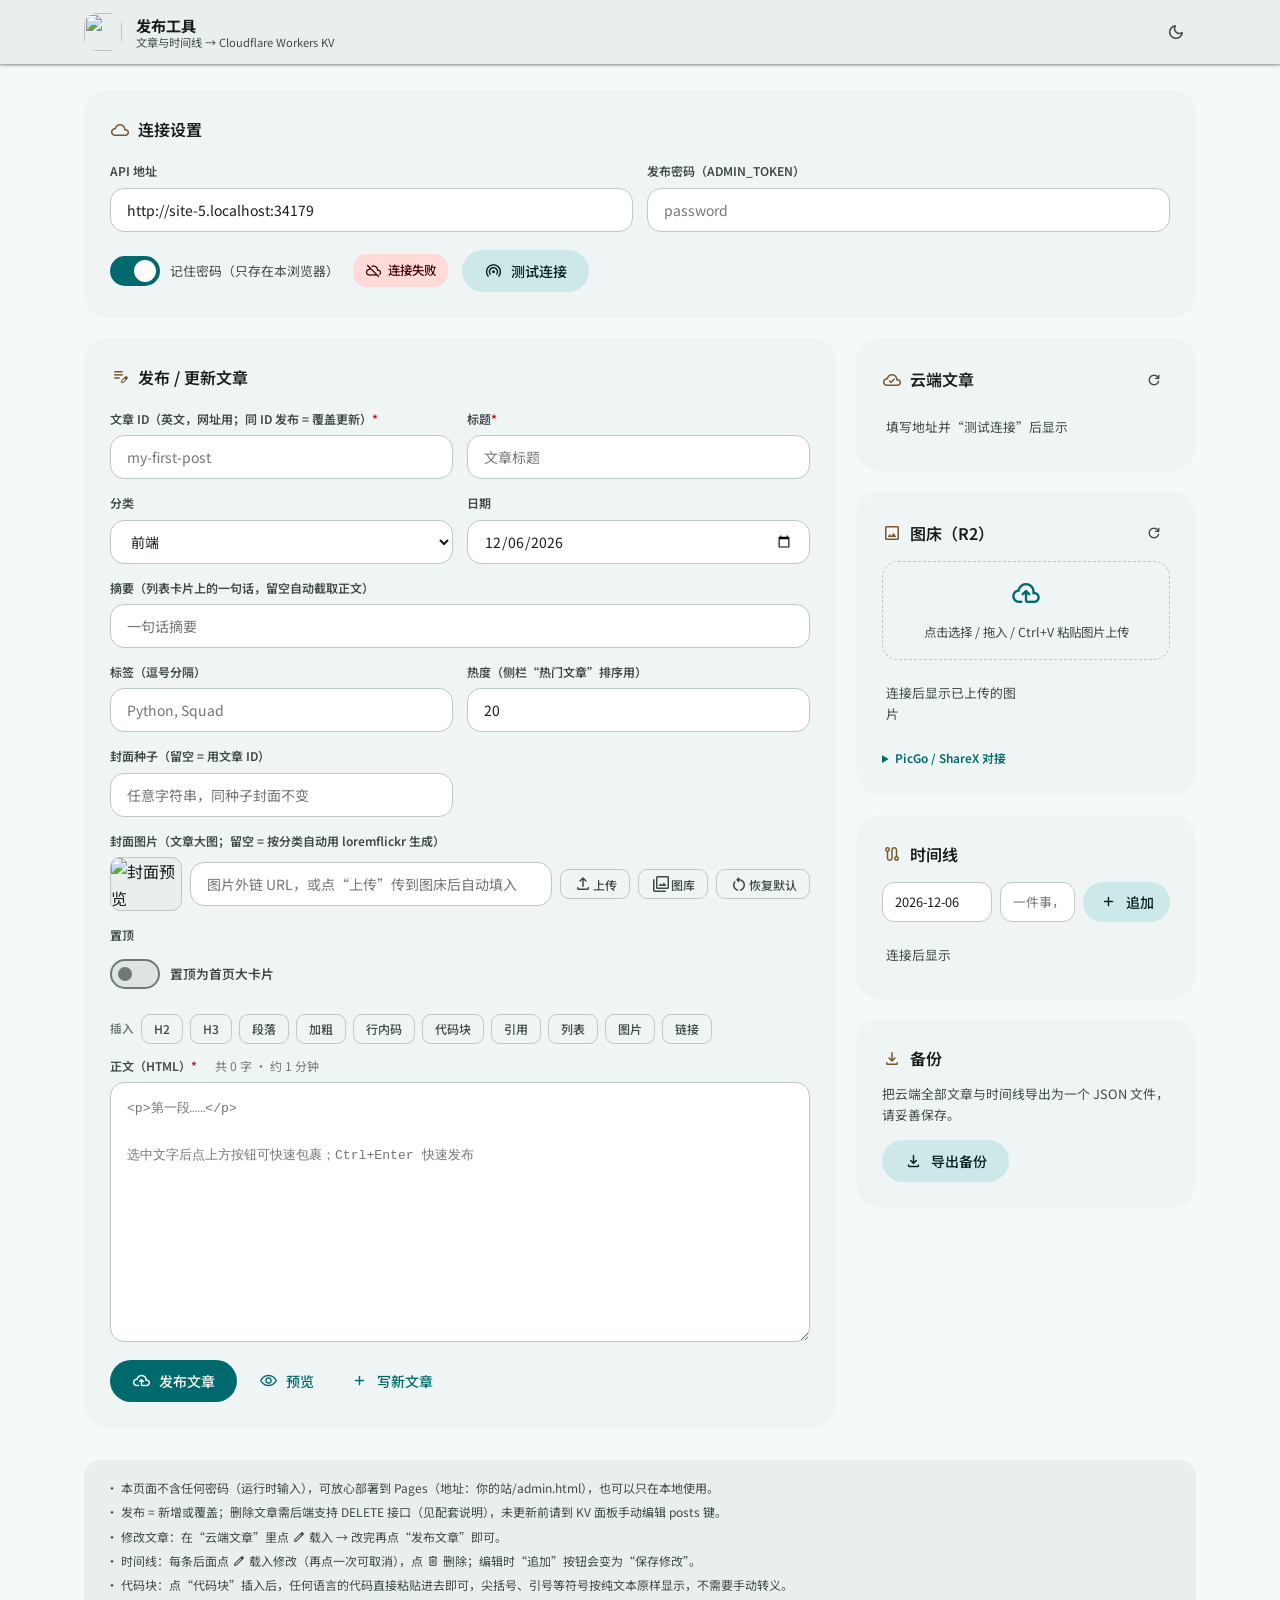
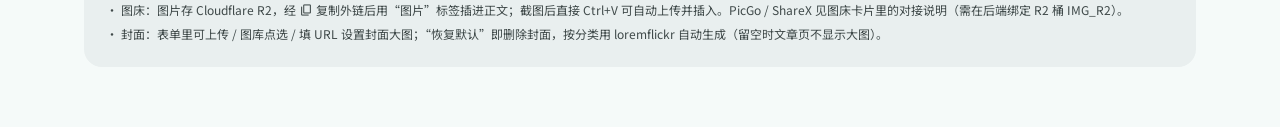
==== admin.html @ a561fa04 "Add files via upload" ====
<!DOCTYPE html>
<html lang="zh-CN">
<head>
<meta charset="UTF-8">
<meta name="viewport" content="width=device-width, initial-scale=1">
<title>发布工具</title>
<meta name="robots" content="noindex">
<link rel="icon" type="image/jpeg" href="1788099527648d80cbcbd6b06cbe7049e24d46d24d8a580a2.jpg">
<link rel="preconnect" href="https://fonts.googleapis.com">
<link rel="preconnect" href="https://fonts.gstatic.com" crossorigin>
<link href="https://fonts.googleapis.com/css2?family=Noto+Sans+SC:wght@400;500;700&display=swap" rel="stylesheet">
<link href="https://fonts.googleapis.com/css2?family=Material+Symbols+Rounded:opsz,wght,FILL,GRAD@20..48,300..600,0..1,0&display=block" rel="stylesheet">
<style>

:root {
  --md-primary: #00696d; --md-on-primary: #ffffff;
  --md-primary-container: #9cf1f2; --md-on-primary-container: #002021;
  --md-secondary-container: #cce8e9; --md-on-secondary-container: #051f21;
  --md-tertiary: #77592d; --md-tertiary-container: #ffdfa6; --md-on-tertiary-container: #271a00;
  --md-error: #ba1a1a; --md-error-container: #ffdad6; --md-on-error-container: #410002;
  --md-surface: #f5faf9; --md-on-surface: #161d1d;
  --md-on-surface-variant: #3f4949; --md-outline: #6f7979; --md-outline-variant: #bec8c9;
  --md-surface-container-low: #eff5f4; --md-surface-container: #e9efef;
  --md-surface-container-high: #e3eaea; --md-surface-container-highest: #dee4e4;
  --md-surface-container-lowest: #ffffff;
  --elev-1: 0 1px 2px rgba(0,0,0,.3), 0 1px 3px 1px rgba(0,0,0,.15);
  --ease: cubic-bezier(.2, 0, 0, 1);
  --font-sans: 'Noto Sans SC', system-ui, -apple-system, 'Segoe UI', sans-serif;
  --font-mono: ui-monospace, 'SF Mono', Consolas, monospace;
}
[data-theme="dark"] {
  --md-primary: #80d4d5; --md-on-primary: #003738;
  --md-primary-container: #004f51; --md-on-primary-container: #9cf1f2;
  --md-secondary-container: #334b4d; --md-on-secondary-container: #cce8e9;
  --md-tertiary: #e8c28c; --md-tertiary-container: #5d4212; --md-on-tertiary-container: #ffdfa6;
  --md-error: #ffb4ab; --md-error-container: #93000a; --md-on-error-container: #ffdad6;
  --md-surface: #0e1515; --md-on-surface: #dee4e4;
  --md-on-surface-variant: #bec8c9; --md-outline: #899393; --md-outline-variant: #3f4949;
  --md-surface-container-low: #161d1d; --md-surface-container: #1a2121;
  --md-surface-container-high: #252b2b; --md-surface-container-highest: #303636;
  --md-surface-container-lowest: #090f0f;
}
* { margin: 0; padding: 0; box-sizing: border-box; }
body { font-family: var(--font-sans); background: var(--md-surface); color: var(--md-on-surface); line-height: 1.7; min-height: 100vh; transition: background-color .3s var(--ease), color .3s var(--ease); }
img { display: block; }
button { font-family: inherit; cursor: pointer; border: none; background: none; color: inherit; }
::selection { background: var(--md-primary-container); color: var(--md-on-primary-container); }
:focus-visible { outline: 2px solid var(--md-primary); outline-offset: 2px; border-radius: 4px; }
::-webkit-scrollbar { width: 8px; height: 8px; }
::-webkit-scrollbar-thumb { background: var(--md-outline-variant); border-radius: 8px; }
.msr { font-family: 'Material Symbols Rounded'; font-weight: normal; font-style: normal; font-size: 20px; line-height: 1; display: inline-block; -webkit-font-feature-settings: 'liga'; -webkit-font-smoothing: antialiased; user-select: none; }

/* ---------------- 顶部应用栏 ---------------- */
.top-app-bar { position: sticky; top: 0; z-index: 50; background: var(--md-surface-container); box-shadow: var(--elev-1); }
.bar-inner { max-width: 1160px; margin: 0 auto; height: 64px; padding: 0 24px; display: flex; align-items: center; gap: 14px; }
.avatar { width: 38px; height: 38px; border-radius: 13px; object-fit: cover; }
.bar-title b { display: block; font-size: .95rem; line-height: 1.4; }
.bar-title span { display: block; font-size: .7rem; color: var(--md-on-surface-variant); line-height: 1.2; }
.bar-actions { margin-left: auto; }

/* ---------------- 布局 ---------------- */
.container { max-width: 1160px; margin: 0 auto; padding: 26px 24px 60px; }
.card { background: var(--md-surface-container-low); border-radius: 24px; padding: 26px; }
.card-title { display: flex; align-items: center; gap: 8px; font-size: 1rem; font-weight: 600; }
.card-title .msr { font-size: 20px; color: var(--md-tertiary); }
.conn-grid { display: grid; grid-template-columns: 1fr 1fr; gap: 14px; margin-top: 18px; }
.main-grid { display: grid; grid-template-columns: minmax(0, 1fr) 340px; gap: 20px; margin-top: 20px; align-items: start; }
.side { display: flex; flex-direction: column; gap: 20px; }
.side-head { display: flex; align-items: center; justify-content: space-between; margin-bottom: 12px; }
.side-desc { font-size: .8rem; color: var(--md-on-surface-variant); margin-bottom: 14px; }

/* ---------------- 表单 ---------------- */
.field { display: flex; flex-direction: column; gap: 6px; min-width: 0; }
.field label { font-size: .75rem; font-weight: 600; color: var(--md-on-surface-variant); }
.field label i { color: var(--md-error); font-style: normal; }
.field .count { font-weight: 400; color: var(--md-outline); margin-left: 6px; }
.field input, .field select, .field textarea {
  width: 100%; height: 44px; padding: 0 16px; border-radius: 14px;
  border: 1px solid var(--md-outline-variant); background: var(--md-surface-container-lowest);
  color: var(--md-on-surface); font: .875rem var(--font-sans); outline: none;
  transition: border-color .2s;
}
.field input:focus, .field select:focus, .field textarea:focus { border-color: var(--md-primary); }
.field input.invalid, .field textarea.invalid { border-color: var(--md-error); }
.field textarea { height: auto; min-height: 260px; padding: 14px 16px; resize: vertical; font-family: var(--font-mono); font-size: .82rem; line-height: 1.8; }
.form-grid { display: grid; grid-template-columns: repeat(2, 1fr); gap: 14px; margin-top: 18px; }
.span-2 { grid-column: 1 / -1; }

/* ---------------- 按钮 / Chips / 图标 ---------------- */
.btn { display: inline-flex; align-items: center; justify-content: center; gap: 8px; height: 42px; padding: 0 22px; border-radius: 21px; font-size: .875rem; font-weight: 500; position: relative; transition: box-shadow .25s, opacity .2s; }
.btn:disabled { opacity: .55; cursor: default; }
.btn .msr { font-size: 19px; }
.btn-filled { background: var(--md-primary); color: var(--md-on-primary); }
.btn-filled:hover:not(:disabled) { box-shadow: var(--elev-1); }
.btn-tonal { background: var(--md-secondary-container); color: var(--md-on-secondary-container); }
.btn-text { color: var(--md-primary); padding: 0 14px; }
.icon-btn { width: 40px; height: 40px; border-radius: 50%; display: grid; place-items: center; color: var(--md-on-surface-variant); position: relative; transition: color .2s; }
.icon-btn:hover { color: var(--md-on-surface); }
.icon-btn.sm { width: 32px; height: 32px; } .icon-btn.sm .msr { font-size: 18px; }
.btn::after, .icon-btn::after, .chip::after { content: ""; position: absolute; inset: 0; border-radius: inherit; background: currentColor; opacity: 0; pointer-events: none; transition: opacity .18s; }
.btn:hover::after, .icon-btn:hover::after, .chip:hover::after { opacity: .08; }
.btn:active::after, .icon-btn:active::after { opacity: .12; }
.chip { display: inline-flex; align-items: center; height: 30px; padding: 0 12px; border-radius: 9px; border: 1px solid var(--md-outline-variant); color: var(--md-on-surface-variant); font-size: .75rem; font-weight: 500; position: relative; background: transparent; }
.chip:hover { border-color: var(--md-outline); }

/* ---------------- 开关（M3 Switch） ---------------- */
.switch { display: inline-flex; align-items: center; gap: 10px; cursor: pointer; }
.switch input { display: none; }
.track { width: 50px; height: 30px; border-radius: 15px; background: var(--md-surface-container-highest); border: 2px solid var(--md-outline); position: relative; flex: none; transition: .25s var(--ease); }
.thumb { position: absolute; left: 6px; top: 50%; transform: translateY(-50%); width: 14px; height: 14px; border-radius: 50%; background: var(--md-outline); transition: .25s var(--ease); }
.switch input:checked + .track { background: var(--md-primary); border-color: var(--md-primary); }
.switch input:checked + .track .thumb { left: 22px; width: 22px; height: 22px; background: var(--md-on-primary); }
.switch-label { font-size: .8rem; color: var(--md-on-surface-variant); }

/* ---------------- 连接状态 / 消息 ---------------- */
.conn-actions { display: flex; align-items: center; gap: 14px; margin-top: 18px; flex-wrap: wrap; }
.conn-status { display: inline-flex; align-items: center; gap: 6px; font-size: .78rem; font-weight: 500; color: var(--md-on-surface-variant); padding: 6px 12px; border-radius: 14px; background: var(--md-surface-container-high); }
.conn-status .msr { font-size: 17px; }
.conn-status.ok { color: var(--md-on-secondary-container); background: var(--md-secondary-container); }
.conn-status.err { color: var(--md-on-error-container); background: var(--md-error-container); }
.msg { display: none; align-items: center; gap: 10px; margin-top: 16px; padding: 12px 16px; border-radius: 14px; font-size: .83rem; }
.msg.show { display: flex; }
.msg .msr { font-size: 19px; flex: none; }
.msg.ok { background: var(--md-secondary-container); color: var(--md-on-secondary-container); }
.msg.err { background: var(--md-error-container); color: var(--md-on-error-container); }
.msg.info { background: var(--md-surface-container-high); color: var(--md-on-surface); }

/* ---------------- 编辑器 ---------------- */
.editor-head { display: flex; align-items: center; justify-content: space-between; gap: 10px; flex-wrap: wrap; }
.badge { font-size: .72rem; font-weight: 600; color: var(--md-on-tertiary-container); background: var(--md-tertiary-container); padding: 4px 12px; border-radius: 12px; }
.insert-bar { display: flex; align-items: center; gap: 7px; flex-wrap: wrap; margin: 18px 0 12px; }
.insert-label { font-size: .72rem; font-weight: 600; color: var(--md-outline); }
.editor-actions { display: flex; gap: 8px; margin-top: 18px; flex-wrap: wrap; }
.preview-box { margin-top: 14px; border: 1px dashed var(--md-outline-variant); border-radius: 16px; padding: 18px 20px; }
.preview-title { font-size: .72rem; font-weight: 600; letter-spacing: .1em; color: var(--md-outline); margin-bottom: 10px; }
.placeholder { font-size: .8rem; color: var(--md-on-surface-variant); padding: 8px 4px; }

/* 预览区排版（博客正文迷你版） */
.prose { font-size: .92rem; line-height: 1.9; }
.prose p { margin-bottom: 1em; }
.prose h2 { display: flex; align-items: center; gap: 8px; font-size: 1.15rem; margin: 1.4em 0 .7em; }
.prose h2::before { content: ""; width: 4px; height: 16px; border-radius: 2px; background: var(--md-primary); }
.prose h3 { font-size: 1rem; margin: 1.2em 0 .6em; }
.prose strong { font-weight: 600; }
.prose code { font-family: var(--font-mono); font-size: .85em; background: var(--md-secondary-container); color: var(--md-on-secondary-container); padding: 2px 6px; border-radius: 6px; }
.prose pre { background: var(--md-surface-container-high); border: 1px solid var(--md-outline-variant); border-radius: 12px; padding: 14px 16px; overflow-x: auto; margin: 1.2em 0; }
.prose pre code { background: none; padding: 0; font-size: .8rem; }
.prose blockquote { border-left: 3px solid var(--md-primary); background: var(--md-surface-container); border-radius: 4px 14px 14px 4px; padding: 10px 16px; margin: 1.2em 0; }
.prose ul { list-style: none; padding-left: 4px; margin: 1em 0; }
.prose li { position: relative; padding-left: 20px; margin-bottom: .4em; }
.prose li::before { content: ""; position: absolute; left: 2px; top: .7em; width: 6px; height: 6px; border-radius: 50%; background: var(--md-tertiary); }
.prose figure { margin: 1.2em 0; }
.prose figure img { border-radius: 14px; width: 100%; }
.prose figcaption { text-align: center; font-size: .75rem; color: var(--md-on-surface-variant); margin-top: 6px; }
.prose a { color: var(--md-primary); }

/* ---------------- 云端文章列表 ---------------- */
.cloud-list { display: flex; flex-direction: column; gap: 4px; max-height: 430px; overflow-y: auto; }
.cloud-item { display: flex; align-items: center; gap: 10px; padding: 10px 8px; border-radius: 14px; transition: background .2s; }
.cloud-item:hover { background: var(--md-surface-container); }
.ci-main { flex: 1; min-width: 0; }
.ci-main b { display: flex; align-items: center; gap: 4px; font-size: .85rem; font-weight: 500; white-space: nowrap; overflow: hidden; text-overflow: ellipsis; }
.ci-main .star { font-size: 15px; color: var(--md-tertiary); font-variation-settings: 'FILL' 1; flex: none; }
.ci-main span { font-size: .72rem; color: var(--md-on-surface-variant); }
.editing-flag { color: var(--md-primary); font-style: normal; font-weight: 600; }
.ci-actions { display: flex; gap: 2px; flex: none; }

/* ---------------- 图床（R2） ---------------- */
.drop-zone { margin-bottom: 14px; border: 1.5px dashed var(--md-outline-variant); border-radius: 16px; padding: 16px 12px; text-align: center; cursor: pointer; transition: border-color .2s, background .2s; }
.drop-zone:hover, .drop-zone.over { border-color: var(--md-primary); background: var(--md-surface-container); }
.drop-zone .msr { font-size: 30px; color: var(--md-primary); }
.drop-zone p { font-size: .78rem; color: var(--md-on-surface-variant); margin-top: 6px; }
.img-grid { display: grid; grid-template-columns: repeat(2, 1fr); gap: 10px; max-height: 340px; overflow-y: auto; }
.img-cell { position: relative; border-radius: 14px; overflow: hidden; background: var(--md-surface-container); aspect-ratio: 4 / 3; }
.img-cell img { width: 100%; height: 100%; object-fit: cover; }
.img-cell .img-ops { position: absolute; inset: auto 0 0 0; display: flex; justify-content: center; gap: 2px; padding: 4px 0; background: linear-gradient(transparent, rgba(0,0,0,.55)); opacity: 0; transition: opacity .2s; }
.img-cell:hover .img-ops { opacity: 1; }
.img-cell .img-ops .icon-btn { color: #fff; width: 30px; height: 30px; }
.img-cell .img-ops .icon-btn .msr { font-size: 17px; }
.api-tip { margin-top: 14px; font-size: .74rem; color: var(--md-on-surface-variant); line-height: 1.8; }
.api-tip code { font-family: var(--font-mono); font-size: .72rem; background: var(--md-surface-container-high); padding: 1px 6px; border-radius: 6px; word-break: break-all; }
.api-tip summary { cursor: pointer; font-weight: 600; color: var(--md-primary); }
.api-tip pre { background: var(--md-surface-container-high); border-radius: 10px; padding: 10px 12px; overflow-x: auto; font: .72rem/1.7 var(--font-mono); margin: 8px 0; white-space: pre; }

/* ---------------- 封面图片 ---------------- */
.cover-row { display: flex; align-items: center; gap: 8px; }
.cover-row input { flex: 1; min-width: 0; width: auto; }
.cover-preview { width: 72px; height: 54px; border-radius: 10px; object-fit: cover; border: 1px solid var(--md-outline-variant); background: var(--md-surface-container); flex: none; }
.img-grid.picking { outline: 2px dashed var(--md-primary); outline-offset: 3px; border-radius: 14px; }

.tl-form { display: flex; gap: 8px; margin-bottom: 14px; }
.tl-form input { height: 40px; padding: 0 12px; border-radius: 12px; border: 1px solid var(--md-outline-variant); background: var(--md-surface-container-lowest); color: var(--md-on-surface); font: .8rem var(--font-sans); outline: none; }
.tl-form input:focus { border-color: var(--md-primary); }
.tl-form input[type="text"] { flex: 1; min-width: 0; }
.tl-form .btn { height: 40px; padding: 0 16px; flex: none; }
.tl-list { display: flex; flex-direction: column; gap: 8px; max-height: 280px; overflow-y: auto; }
.tl-row { display: flex; flex-direction: column; padding: 8px 12px; border-radius: 12px; background: var(--md-surface-container); }
.tl-row b { font: 600 .75rem var(--font-mono); color: var(--md-primary); }
.tl-row p { font-size: .8rem; color: var(--md-on-surface-variant); }
.tl-top { display: flex; align-items: center; gap: 6px; }
.tl-main { flex: 1; min-width: 0; }
.tl-row.editing { box-shadow: inset 0 0 0 1.5px var(--md-primary); }

.tips { margin-top: 32px; padding: 18px 22px; border-radius: 18px; background: var(--md-surface-container); font-size: .75rem; color: var(--md-on-surface-variant); }
.tips p { margin-bottom: 4px; }


@media (max-width: 960px) {
  .main-grid { grid-template-columns: 1fr; }
  .conn-grid { grid-template-columns: 1fr; }
}
@media (max-width: 620px) {
  .container { padding: 18px 14px 48px; }
  .form-grid { grid-template-columns: 1fr; }
  .span-2 { grid-column: auto; }
  .tl-form { flex-wrap: wrap; }
  .tl-form input[type="text"] { flex-basis: 100%; }
}
@media (prefers-reduced-motion: reduce) { *, *::before, *::after { transition-duration: .01ms !important; } }
</style>
</head>
<body>


<header class="top-app-bar">
  <div class="bar-inner">
    <img class="avatar" src="1788099527648d80cbcbd6b06cbe7049e24d46d24d8a580a2.jpg" alt="">
    <div class="bar-title">
      <b>发布工具</b>
      <span>文章与时间线 → Cloudflare Workers KV</span>
    </div>
    <div class="bar-actions">
      <button class="icon-btn" id="themeBtn" aria-label="切换主题"><span class="msr">dark_mode</span></button>
    </div>
  </div>
</header>

<main class="container">

  <!-- ============ 连接设置 ============ -->
  <section class="card">
    <h2 class="card-title"><span class="msr">cloud</span>连接设置</h2>
    <div class="conn-grid">
      <div class="field">
        <label for="apiBase">API 地址</label>
        <input id="apiBase" placeholder="（部署在本站时自动填写）">
      </div>
      <div class="field">
        <label for="token">发布密码（ADMIN_TOKEN）</label>
        <input id="token" type="password" placeholder="password">
      </div>
    </div>
    <div class="conn-actions">
      <label class="switch">
        <input type="checkbox" id="remember">
        <span class="track"><span class="thumb"></span></span>
        <span class="switch-label">记住密码（只存在本浏览器）</span>
      </label>
      <span class="conn-status" id="connStatus"><span class="msr">cloud_off</span>未连接</span>
      <button class="btn btn-tonal" id="testBtn"><span class="msr">wifi_tethering</span>测试连接</button>
    </div>
  </section>

  <div class="main-grid">

    <!-- ============ 左：文章编辑器 ============ -->
    <section class="card editor-card">
      <div class="editor-head">
        <h2 class="card-title"><span class="msr">edit_note</span>发布 / 更新文章</h2>
        <span class="badge" id="editingBadge" hidden></span>
      </div>

      <div class="form-grid">
        <div class="field">
          <label for="pId">文章 ID（英文，网址用；同 ID 发布 = 覆盖更新）<i>*</i></label>
          <input id="pId" placeholder="my-first-post">
        </div>
        <div class="field">
          <label for="pTitle">标题<i>*</i></label>
          <input id="pTitle" placeholder="文章标题">
        </div>
        <div class="field">
          <label for="pCat">分类</label>
          <select id="pCat">
            <option value="前端">前端</option>
            <option value="生活">生活</option>
            <option value="game">game</option>
          </select>
        </div>
        <div class="field">
          <label for="pDate">日期</label>
          <input id="pDate" type="date">
        </div>
        <div class="field span-2">
          <label for="pExcerpt">摘要（列表卡片上的一句话，留空自动截取正文）</label>
          <input id="pExcerpt" placeholder="一句话摘要">
        </div>
        <div class="field">
          <label for="pTags">标签（逗号分隔）</label>
          <input id="pTags" placeholder="Python, Squad">
        </div>
        <div class="field">
          <label for="pHeat">热度（侧栏“热门文章”排序用）</label>
          <input id="pHeat" type="number" value="20">
        </div>
        <div class="field">
          <label for="pSeed">封面种子（留空 = 用文章 ID）</label>
          <input id="pSeed" placeholder="任意字符串，同种子封面不变">
        </div>
        <div class="field span-2">
          <label for="pCover">封面图片（文章大图；留空 = 按分类自动用 loremflickr 生成）</label>
          <div class="cover-row">
            <img id="coverPreview" class="cover-preview" hidden alt="封面预览">
            <input id="pCover" placeholder="图片外链 URL，或点“上传”传到图床后自动填入">
            <button class="chip" type="button" id="coverUploadBtn" title="上传图片到图床并设为封面"><span class="msr">upload</span>上传</button>
            <button class="chip" type="button" id="coverPickBtn" title="从图床已上传的图片里点选一张"><span class="msr">photo_library</span>图库</button>
            <button class="chip" type="button" id="coverClearBtn" title="删除自定义封面，恢复 loremflickr 自动生成"><span class="msr">restart_alt</span>恢复默认</button>
          </div>
        </div>
        <div class="field">
          <label>置顶</label>
          <label class="switch" style="height:44px">
            <input type="checkbox" id="featured">
            <span class="track"><span class="thumb"></span></span>
            <span class="switch-label">置顶为首页大卡片</span>
          </label>
        </div>
      </div>

      <div class="insert-bar">
        <span class="insert-label">插入</span>
        <button class="chip" data-ins="h2" type="button">H2</button>
        <button class="chip" data-ins="h3" type="button">H3</button>
        <button class="chip" data-ins="p" type="button">段落</button>
        <button class="chip" data-ins="b" type="button">加粗</button>
        <button class="chip" data-ins="code" type="button">行内码</button>
        <button class="chip" data-ins="pre" type="button">代码块</button>
        <button class="chip" data-ins="quote" type="button">引用</button>
        <button class="chip" data-ins="ul" type="button">列表</button>
        <button class="chip" data-ins="img" type="button">图片</button>
        <button class="chip" data-ins="link" type="button">链接</button>
      </div>

      <div class="field">
        <label for="content">正文（HTML）<i>*</i>　<span class="count" id="stats"></span></label>
        <textarea id="content" placeholder="&lt;p&gt;第一段……&lt;/p&gt;&#10;&#10;选中文字后点上方按钮可快速包裹；Ctrl+Enter 快速发布"></textarea>
      </div>

      <div class="preview-box" id="previewBox" hidden>
        <p class="preview-title">预览</p>
        <div class="prose" id="preview"></div>
      </div>

      <div class="msg" id="msg"></div>

      <div class="editor-actions">
        <button class="btn btn-filled" id="publishBtn"><span class="msr">cloud_upload</span>发布文章</button>
        <button class="btn btn-text" id="previewBtn"><span class="msr">visibility</span>预览</button>
        <button class="btn btn-text" id="newBtn"><span class="msr">add</span>写新文章</button>
      </div>
    </section>


    <aside class="side">

      <section class="card">
        <div class="side-head">
          <h2 class="card-title"><span class="msr">cloud_done</span>云端文章</h2>
          <button class="icon-btn sm" id="refreshBtn" title="刷新列表"><span class="msr">refresh</span></button>
        </div>
        <div class="cloud-list" id="cloudList"><p class="placeholder">填写地址并“测试连接”后显示</p></div>
      </section>

      <section class="card">
        <div class="side-head">
          <h2 class="card-title"><span class="msr">image</span>图床（R2）</h2>
          <button class="icon-btn sm" id="imgRefreshBtn" title="刷新图片列表"><span class="msr">refresh</span></button>
        </div>
        <div class="drop-zone" id="dropZone">
          <span class="msr">cloud_upload</span>
          <p>点击选择 / 拖入 / Ctrl+V 粘贴图片上传</p>
        </div>
        <input type="file" id="imgInput" accept="image/*" multiple hidden>
        <div class="img-grid" id="imgGrid"><p class="placeholder">连接后显示已上传的图片</p></div>
        <div class="api-tip">
          <details>
            <summary>PicGo / ShareX 对接</summary>
            <p>接口：<code class="js-ep">/api/upload</code>（POST），图片用 multipart 字段 <code>file</code> 上传，鉴权头 <code>X-Admin-Token</code> = 发布密码，返回 JSON 里的 <code>url</code> 即外链。</p>
            <pre>PicGo「自定义 Web 图床」：
  API 地址   https://你的域名/api/upload
  请求方式   POST
  表单字段   file  （文件字段）
  请求头     X-Admin-Token: 你的发布密码
  URL 后缀   data.url

ShareX「自定义上传器」：
  Method     POST
  URL        https://你的域名/api/upload
  Headers    X-Admin-Token = 你的发布密码
  Body       Form(Multipart)，文件字段名 file</pre>
          </details>
        </div>
      </section>

      <section class="card">
        <h2 class="card-title" style="margin-bottom:14px"><span class="msr">route</span>时间线</h2>
        <div class="tl-form">
          <input id="tDate" type="text" placeholder="2026-09-01" style="width:110px;flex:none">
          <input id="tText" type="text" placeholder="一件事，如：第一次用 KV 发文">
          <button class="btn btn-tonal" id="tlAddBtn"><span class="msr">add</span>追加</button>
        </div>
        <div class="tl-list" id="tlList"><p class="placeholder">连接后显示</p></div>
      </section>

      <section class="card">
        <h2 class="card-title" style="margin-bottom:10px"><span class="msr">download</span>备份</h2>
        <p class="side-desc">把云端全部文章与时间线导出为一个 JSON 文件，请妥善保存。</p>
        <button class="btn btn-tonal" id="backupBtn"><span class="msr">download</span>导出备份</button>
      </section>

    </aside>
  </div>

  <footer class="tips">
    <p>· 本页面不含任何密码（运行时输入），可放心部署到 Pages（地址：你的站/admin.html），也可以只在本地使用。</p>
    <p>· 发布 = 新增或覆盖；删除文章需后端支持 DELETE 接口（见配套说明），未更新前请到 KV 面板手动编辑 posts 键。</p>
    <p>· 修改文章：在“云端文章”里点 <span class="msr" style="font-size:14px;vertical-align:-2px">edit</span> 载入 → 改完再点“发布文章”即可。</p>
    <p>· 时间线：每条后面点 <span class="msr" style="font-size:14px;vertical-align:-2px">edit</span> 载入修改（再点一次可取消），点 <span class="msr" style="font-size:14px;vertical-align:-2px">delete</span> 删除；编辑时“追加”按钮会变为“保存修改”。</p>
    <p>· 代码块：点“代码块”插入后，任何语言的代码直接粘贴进去即可，尖括号、引号等符号按纯文本原样显示，不需要手动转义。</p>
    <p>· 图床：图片存 Cloudflare R2，经 <span class="msr" style="font-size:14px;vertical-align:-2px">content_copy</span> 复制外链后用“图片”标签插进正文；截图后直接 Ctrl+V 可自动上传并插入。PicGo / ShareX 见图床卡片里的对接说明（需在后端绑定 R2 桶 IMG_R2）。</p>
    <p>· 封面：表单里可上传 / 图库点选 / 填 URL 设置封面大图；“恢复默认”即删除封面，按分类用 loremflickr 自动生成（留空时文章页不显示大图）。</p>
  </footer>
</main>

<script>
(function () {
  'use strict';
  const $  = s => document.querySelector(s);
  const $$ = s => Array.from(document.querySelectorAll(s));
  const esc = s => String(s == null ? '' : s).replace(/[&<>"]/g, c => ({ '&': '&amp;', '<': '&lt;', '>': '&gt;', '"': '&quot;' }[c]));
  // 代码块按纯文本渲染（与博客端 script.js 一致）：先反转义再统一转义，任意语言的 < > & 都能原样显示
  const unescapeEntities = s => String(s).replace(/&(?:amp|lt|gt|quot|#39);/gi, c => ({ '&amp;': '&', '&lt;': '<', '&gt;': '>', '&quot;': '"', '&#39;': "'" }[c.toLowerCase()]));
  const plainCodeBlocks = html => String(html).replace(/<pre\b([^>]*)>([\s\S]*?)<\/pre>/gi, (m, attrs, inner) => {
    const cm = inner.match(/^\s*<code\b[^>]*>([\s\S]*?)<\/code>\s*$/i);
    const lang = (attrs.match(/data-lang\s*=\s*"([^"]*)"/i) || [])[1] || 'text';
    return `<pre data-lang="${esc(lang)}"><code>${esc(unescapeEntities(cm ? cm[1] : inner))}</code></pre>`;
  });
  const today = () => new Date().toISOString().slice(0, 10);


  const root = document.documentElement;
  root.dataset.theme = localStorage.getItem('hy-blog-theme') ||
    (matchMedia('(prefers-color-scheme: dark)').matches ? 'dark' : 'light');
  function syncTheme() {
    $('#themeBtn .msr').textContent = root.dataset.theme === 'dark' ? 'light_mode' : 'dark_mode';
  }
  $('#themeBtn').addEventListener('click', () => {
    root.dataset.theme = root.dataset.theme === 'dark' ? 'light' : 'dark';
    localStorage.setItem('hy-blog-theme', root.dataset.theme);
    syncTheme();
  });
  syncTheme();


  const LS = { base: 'hy-admin-base', token: 'hy-admin-token', remember: 'hy-admin-remember' };
  const apiBaseEl = $('#apiBase'), tokenEl = $('#token'), rememberEl = $('#remember');


  apiBaseEl.value = location.protocol.startsWith('http')
    ? location.origin
    : (localStorage.getItem(LS.base) || '');
  rememberEl.checked = localStorage.getItem(LS.remember) !== '0';
  if (rememberEl.checked) tokenEl.value = localStorage.getItem(LS.token) || '';

  apiBaseEl.addEventListener('input', () => localStorage.setItem(LS.base, apiBaseEl.value.trim()));
  tokenEl.addEventListener('input', () => { if (rememberEl.checked) localStorage.setItem(LS.token, tokenEl.value); });
  rememberEl.addEventListener('change', () => {
    localStorage.setItem(LS.remember, rememberEl.checked ? '1' : '0');
    if (!rememberEl.checked) localStorage.removeItem(LS.token);
    else localStorage.setItem(LS.token, tokenEl.value);
  });

  const base  = () => (apiBaseEl.value || '').trim().replace(/\/+$/, '');
  const token = () => tokenEl.value.trim();


  const msgEl = $('#msg'); let msgTimer;
  function msg(type, text, icon) {
    msgEl.className = 'msg show ' + type;
    msgEl.innerHTML = `<span class="msr">${icon || (type === 'err' ? 'error' : type === 'ok' ? 'check_circle' : 'info')}</span><span>${text}</span>`;
    clearTimeout(msgTimer);
    msgTimer = setTimeout(() => msgEl.classList.remove('show'), 5000);
  }
  function conn(text, icon, state) {
    const el = $('#connStatus');
    el.className = 'conn-status' + (state ? ' ' + state : '');
    el.innerHTML = `<span class="msr">${icon}</span>${text}`;
  }


  async function fetchJSON(url, opts) {
    const r = await fetch(url, opts);
    let data = {};
    try { data = await r.json(); } catch (e) {}
    if (!r.ok) throw Object.assign(new Error(data.error || ('HTTP ' + r.status)), { status: r.status });
    return data;
  }
  const fetchPosts = () => fetchJSON(base() + '/api/posts?t=' + Date.now());

  
  let posts = [];
  async function testAndLoad(silent) {
    if (!base()) { conn('请填写 API 地址', 'cloud_off', 'err'); return false; }
    try {
      posts = await fetchPosts();
      conn(`已连接 · 云端 ${posts.length} 篇文章`, 'cloud_done', 'ok');
      renderCloud();
      loadImages();
      return true;
    } catch (e) {
      conn('连接失败', 'cloud_off', 'err');
      if (!silent) msg('err', '连接失败：' + (e.status ? '接口返回 ' + e.status + '，请确认api' : '网络错误，请检查 API 地址是否正确'), 'cloud_off');
      return false;
    }
  }
  $('#testBtn').addEventListener('click', () => testAndLoad(false));
  $('#refreshBtn').addEventListener('click', () => testAndLoad(true));

  function renderCloud() {
    const box = $('#cloudList');
    if (!posts.length) { box.innerHTML = '<p class="placeholder">KV 里还没有文章，发布第一篇吧！</p>'; return; }
    const editingId = $('#pId').value.trim();
    box.innerHTML = posts.map(p => `
      <div class="cloud-item" data-id="${esc(p.id)}">
        <div class="ci-main">
          <b>${p.featured ? '<span class="msr star" title="置顶">star</span>' : ''}${esc(p.title)}</b>
          <span>${esc(p.date)} · ${esc(p.category)}${p.id === editingId ? ' · <i class="editing-flag">编辑中</i>' : ''}</span>
        </div>
        <div class="ci-actions">
          <button class="icon-btn sm" data-act="edit" title="载入编辑"><span class="msr">edit</span></button>
          <button class="icon-btn sm" data-act="del" title="删除"><span class="msr">delete</span></button>
        </div>
      </div>`).join('');
  }
  $('#cloudList').addEventListener('click', e => {
    const item = e.target.closest('.cloud-item');
    if (!item) return;
    const p = posts.find(x => x.id === item.dataset.id);
    if (!p) return;
    const act = e.target.closest('[data-act]');
    if (!act || act.dataset.act === 'edit') fillForm(p);
    else if (act.dataset.act === 'del') delPost(p);
  });

 
  const contentEl = $('#content');

  function badge(id) {
    const el = $('#editingBadge');
    if (id) { el.hidden = false; el.textContent = '正在编辑：' + id + '（发布将覆盖）'; }
    else el.hidden = true;
  }
  function fillForm(p) {
    $('#pId').value = p.id || '';
    $('#pTitle').value = p.title || '';
    $('#pCat').value = ['前端', '生活', 'game'].includes(p.category) ? p.category : '前端';
    $('#pDate').value = String(p.date || '').slice(0, 10) || today();
    $('#pExcerpt').value = p.excerpt || '';
    $('#pTags').value = (p.tags || []).join(', ');
    $('#pHeat').value = p.heat != null ? p.heat : 20;
    $('#pSeed').value = p.seed || '';
    $('#pCover').value = p.cover || '';
    updateCoverPreview();
    $('#featured').checked = !!p.featured;
    contentEl.value = p.content || '';
    badge(p.id);
    updateStats(); renderPreview(); clearInvalid();
    msg('info', `已载入《${esc(p.title)}》，点“发布文章”即可覆盖更新`, 'edit');
    $('.editor-card').scrollIntoView({ behavior: 'smooth', block: 'start' });
  }
  function clearForm() {
    ['pId', 'pTitle', 'pExcerpt', 'pTags', 'pSeed', 'pCover'].forEach(id => $('#' + id).value = '');
    updateCoverPreview();
    $('#pCat').value = '前端';
    $('#pDate').value = today();
    $('#pHeat').value = 20;
    $('#featured').checked = false;
    contentEl.value = '';
    badge(null); clearInvalid(); updateStats(); renderPreview();
  }
  function clearInvalid() { $$('.invalid').forEach(el => el.classList.remove('invalid')); }

  $('#newBtn').addEventListener('click', () => {
    clearForm();
    msg('info', '已清空，开始写新文章吧', 'add');
    $('#pId').focus();
  });


  function collectPost() {
    clearInvalid();
    const id = $('#pId').value.trim();
    const title = $('#pTitle').value.trim();
    const content = contentEl.value.trim();
    const missing = [];
    if (!id) missing.push('#pId');
    if (!title) missing.push('#pTitle');
    if (!content) missing.push('#content');
    if (missing.length) {
      missing.forEach(s => $(s).classList.add('invalid'));
      msg('err', '文章 ID、标题、正文为必填项（红框处）', 'error');
      return null;
    }
    const tags = $('#pTags').value.split(/[,，]/).map(s => s.trim()).filter(Boolean);
    const autoExcerpt = content.replace(/<[^>]+>/g, '').replace(/\s/g, '').slice(0, 60);
    const post = {
      id, title, content,
      category: $('#pCat').value,
      date: $('#pDate').value || today(),
      excerpt: $('#pExcerpt').value.trim() || autoExcerpt,
      tags: tags.length ? tags : ['未分类'],
      heat: +$('#pHeat').value || 20,
      featured: $('#featured').checked,
      seed: $('#pSeed').value.trim() || id
    };
    // 自定义封面：填了才带 cover 字段（留空 = 发布后回落到 loremflickr 自动封面）
    const cover = $('#pCover').value.trim();
    if (cover) post.cover = cover;
    return post;
  }


  $('#publishBtn').addEventListener('click', async () => {
    const post = collectPost();
    if (!post) return;
    if (!token()) return msg('err', '请先填写发布密码（ADMIN_TOKEN）', 'key');
    const btn = $('#publishBtn');
    btn.disabled = true;
    try {
      const data = await fetchJSON(base() + '/api/post', {
        method: 'POST',
        headers: { 'Content-Type': 'application/json', 'X-Admin-Token': token() },
        body: JSON.stringify(post)
      });
      msg('ok', `发布成功：${data.action === 'updated' ? '已覆盖更新' : '新建'}《${esc(post.title)}》，云端共 ${data.total} 篇。刷新博客即可看到`, 'cloud_done');
      await testAndLoad(true);
    } catch (e) {
      msg('err', e.status === 401 ? '密码不对：请核对ADMIN_TOKEN' : '发布失败：' + esc(e.message), 'error');
    } finally {
      btn.disabled = false;
    }
  });


  async function delPost(p) {
    if (!confirm(`确定删除《${p.title}》？此操作不可恢复。`)) return;
    try {
      await fetchJSON(base() + '/api/post?id=' + encodeURIComponent(p.id), {
        method: 'DELETE',
        headers: { 'X-Admin-Token': token() }
      });
      msg('ok', '已删除《' + esc(p.title) + '》', 'delete');
      if ($('#pId').value.trim() === p.id) badge(null);
      await testAndLoad(true);
    } catch (e) {
      if (e.status === 405) msg('err', '当前后端还不支持删除', 'help');
      else if (e.status === 401) msg('err', '密码不对，无法删除', 'key');
      else msg('err', '删除失败：' + esc(e.message), 'error');
    }
  }

  
  const SNIPPETS = {
    h2:    s => `<h2>${s || '小标题'}</h2>\n`,
    h3:    s => `<h3>${s || '三级标题'}</h3>\n`,
    p:     s => `<p>${s || '段落文字'}</p>\n`,
    b:     s => `<strong>${s || '加粗文字'}</strong>`,
    code:  s => `<code>${s || '行内代码'}</code>`,
    pre:   s => `<pre><code>${s || '# 代码'}</code></pre>\n`,
    quote: s => `<blockquote>${s || '引用的文字'}</blockquote>\n`,
    ul:    s => `<ul>\n  <li>${s || '条目一'}</li>\n  <li>条目二</li>\n</ul>\n`,
    img:   s => `<figure><img src="https://loremflickr.com/900/600/landscape?lock=1" alt="${s || '图片说明'}" loading="lazy"><figcaption>${s || '图片说明'}</figcaption></figure>\n`,
    link:  s => `<a href="https://" target="_blank" rel="noopener">${s || '链接文字'}</a>`
  };
  $$('.insert-bar .chip').forEach(chip => {
    chip.addEventListener('click', () => {
      const start = contentEl.selectionStart, end = contentEl.selectionEnd;
      const sel = contentEl.value.slice(start, end);
      const out = (SNIPPETS[chip.dataset.ins] || (s => s))(sel);
      contentEl.setRangeText(out, start, end, 'end');
      contentEl.focus();
      updateStats(); renderPreview();
    });
  });

  
  function updateStats() {
    const n = contentEl.value.replace(/<[^>]+>/g, '').replace(/\s/g, '').length;
    $('#stats').textContent = `共 ${n} 字 · 约 ${Math.max(1, Math.round(n / 400))} 分钟`;
  }
  contentEl.addEventListener('input', () => { updateStats(); renderPreview(); });
  contentEl.addEventListener('keydown', e => {
    if ((e.ctrlKey || e.metaKey) && e.key === 'Enter') { e.preventDefault(); $('#publishBtn').click(); }
  });

  let previewOn = false;
  function renderPreview() {
    if (!previewOn) return;
    $('#preview').innerHTML = contentEl.value ? plainCodeBlocks(contentEl.value) : '<p class="placeholder">正文为空</p>';
  }
  $('#previewBtn').addEventListener('click', () => {
    previewOn = !previewOn;
    $('#previewBox').hidden = !previewOn;
    $('#previewBtn .msr').textContent = previewOn ? 'visibility_off' : 'visibility';
    renderPreview();
  });

  
  async function loadTimeline() {
    try {
      const list = await fetchJSON(base() + '/api/timeline?t=' + Date.now());
      renderTimeline(Array.isArray(list) ? list : []);
    } catch (e) { /* 未连接时静默 */ }
  }
  let tlCache = [], tlEditing = -1;
  function renderTimeline(list) {
    tlCache = list;
    $('#tlList').innerHTML = list.length
      ? list.map((item, i) => `
        <div class="tl-row${i === tlEditing ? ' editing' : ''}" data-i="${i}">
          <div class="tl-top">
            <div class="tl-main">
              <b>${esc(item.date)}${i === tlEditing ? ' · <i class="editing-flag">编辑中</i>' : ''}</b>
              <p>${esc(item.text)}</p>
            </div>
            <div class="ci-actions">
              <button class="icon-btn sm" data-act="edit" title="编辑这条"><span class="msr">edit</span></button>
              <button class="icon-btn sm" data-act="del" title="删除这条"><span class="msr">delete</span></button>
            </div>
          </div>
        </div>`).join('')
      : '<p class="placeholder">还没有时间线条目</p>';
  }
  $('#tlList').addEventListener('click', e => {
    const row = e.target.closest('.tl-row');
    if (!row) return;
    const act = e.target.closest('[data-act]');
    if (!act) return;
    const i = +row.dataset.i;
    if (act.dataset.act === 'edit') startTlEdit(i);
    else delTimeline(i);
  });
  function startTlEdit(i) {
    if (i === tlEditing) { resetTlForm(); renderTimeline(tlCache); return; } // 再点一次同一行的“编辑”= 取消编辑
    const item = tlCache[i];
    if (!item) return;
    tlEditing = i;
    $('#tDate').value = item.date;
    $('#tText').value = item.text;
    $('#tlAddBtn').innerHTML = '<span class="msr">save</span>保存修改';
    renderTimeline(tlCache);
    $('#tText').focus();
    msg('info', '正在编辑这条时间线，再点一次“编辑”可取消，改完点“保存修改”', 'edit');
  }
  function resetTlForm() {
    tlEditing = -1;
    $('#tlAddBtn').innerHTML = '<span class="msr">add</span>追加';
    $('#tDate').value = today();
    $('#tText').value = '';
  }
  async function addTimeline() {
    const date = $('#tDate').value.trim();
    const text = $('#tText').value.trim();
    if (!date || !text) return msg('err', '时间线的日期和内容都要填', 'error');
    if (!token()) return msg('err', '请先填写发布密码', 'key');
    const editing = tlEditing >= 0;
    const btn = $('#tlAddBtn');
    btn.disabled = true;
    try {
      await fetchJSON(base() + '/api/timeline', {
        method: editing ? 'PUT' : 'POST',
        headers: { 'Content-Type': 'application/json', 'X-Admin-Token': token() },
        body: JSON.stringify(editing ? { i: tlEditing, date, text } : { date, text })
      });
      resetTlForm();
      msg('ok', editing ? '时间线已更新（关于页可见）' : '时间线已追加（关于页可见）', 'check_circle');
      loadTimeline();
    } catch (e) {
      msg('err', e.status === 401 ? '密码不对' : (editing ? '更新失败：' : '追加失败：') + esc(e.message), 'error');
    } finally {
      btn.disabled = false;
    }
  }
  async function delTimeline(i) {
    const item = tlCache[i];
    if (!item) return;
    if (!confirm(`删除这条时间线？\n${item.date} ${item.text}\n此操作不可恢复。`)) return;
    if (!token()) return msg('err', '请先填写发布密码', 'key');
    try {
      await fetchJSON(base() + '/api/timeline?i=' + i, {
        method: 'DELETE',
        headers: { 'X-Admin-Token': token() }
      });
      if (tlEditing === i) resetTlForm();
      else if (tlEditing > i) tlEditing--; // 被删条目排在编辑条目之前，索引随之后移
      msg('ok', '已删除这条时间线', 'delete');
      loadTimeline();
    } catch (e) {
      if (e.status === 401) msg('err', '密码不对，无法删除', 'key');
      else if (e.status === 404) msg('err', '条目不存在，请刷新列表后重试', 'refresh');
      else msg('err', '删除失败：' + esc(e.message), 'error');
    }
  }
  $('#tlAddBtn').addEventListener('click', addTimeline);
  $('#tText').addEventListener('keydown', e => { if (e.key === 'Enter') addTimeline(); });


  // ============ 图床（R2） ============
  const dropZone = $('#dropZone'), imgInput = $('#imgInput'), imgGrid = $('#imgGrid');
  let images = [], imgBusy = false;

  function updateEps() {
    $$('.js-ep').forEach(el => { el.textContent = (base() || location.origin) + '/api/upload'; });
  }
  apiBaseEl.addEventListener('input', updateEps);
  updateEps();

  async function copyText(t) {
    try { await navigator.clipboard.writeText(t); return true; }
    catch (e) {
      const ta = document.createElement('textarea');
      ta.value = t; document.body.appendChild(ta); ta.select();
      const ok = document.execCommand('copy'); ta.remove(); return ok;
    }
  }
  async function copyAndMsg(t, okText) {
    const ok = await copyText(t);
    msg(ok ? 'ok' : 'err', ok ? okText : '复制失败', 'content_copy');
  }

  async function loadImages() {
    if (!base() || !token()) return;
    try {
      const data = await fetchJSON(base() + '/api/images?t=' + Date.now(), { headers: { 'X-Admin-Token': token() } });
      images = Array.isArray(data.images) ? data.images : [];
      renderImages();
    } catch (e) { /* 图床接口不存在（旧后端）时静默 */ }
  }

  function renderImages() {
    if (!images.length) { imgGrid.innerHTML = '<p class="placeholder">还没有图片，上传第一张吧</p>'; return; }
    imgGrid.innerHTML = images.map(im => `
      <div class="img-cell" data-key="${esc(im.key)}" data-url="${esc(im.url)}">
        <img src="${esc(im.url)}" alt="" loading="lazy">
        <div class="img-ops">
          <button class="icon-btn" data-act="copy" title="复制链接"><span class="msr">link</span></button>
          <button class="icon-btn" data-act="md" title="复制 Markdown"><span class="msr">markdown</span></button>
          <button class="icon-btn" data-act="insert" title="插入到正文"><span class="msr">edit_note</span></button>
          <button class="icon-btn" data-act="del" title="删除"><span class="msr">delete</span></button>
        </div>
      </div>`).join('');
  }

  // 上传，返回成功的外链数组
  async function uploadFiles(files) {
    if (!base()) { msg('err', '请先填写 API 地址', 'cloud_off'); return []; }
    if (!token()) { msg('err', '请先填写发布密码（ADMIN_TOKEN）', 'key'); return []; }
    const list = Array.from(files).filter(f => f.type.startsWith('image/'));
    if (!list.length) { msg('err', '只支持上传图片文件', 'error'); return []; }
    if (imgBusy) { msg('info', '还有图片正在上传，稍等一下', 'hourglass_top'); return []; }
    imgBusy = true;
    const urls = [];
    for (const f of list) {
      const fd = new FormData();
      fd.append('file', f, f.name);
      try {
        const data = await fetchJSON(base() + '/api/upload', {
          method: 'POST', headers: { 'X-Admin-Token': token() }, body: fd
        });
        images.unshift({ key: data.key, url: data.url, size: data.size });
        urls.push(data.url);
        msg('ok', `上传成功（${list.length > 1 ? urls.length + '/' + list.length + ' ' : ''}${esc(f.name)}）`, 'check_circle');
      } catch (e) {
        msg('err', '上传失败：' + (e.status === 401 ? '密码不对' : e.status === 500 && /IMG_R2/.test(e.message) ? '后端未绑定 R2 桶（IMG_R2）' : esc(e.message)), 'error');
      }
    }
    imgBusy = false;
    renderImages();
    return urls;
  }

  function insertToEditor(url, name) {
    const snip = `<figure><img src="${url}" alt="${name || '图片'}" loading="lazy"><figcaption>图片说明</figcaption></figure>\n`;
    const pos = contentEl.selectionStart ?? contentEl.value.length;
    contentEl.setRangeText(snip, pos, pos, 'end');
    contentEl.focus();
    updateStats(); renderPreview();
    msg('ok', '已插入到正文', 'check_circle');
  }

  async function delImage(key) {
    if (!confirm('确定从图床删除这张图片？已发布文章里引用它的地方会失效。')) return;
    try {
      await fetchJSON(base() + '/api/upload?key=' + encodeURIComponent(key), {
        method: 'DELETE', headers: { 'X-Admin-Token': token() }
      });
      images = images.filter(x => x.key !== key);
      renderImages();
      msg('ok', '已删除', 'delete');
    } catch (e) {
      msg('err', e.status === 401 ? '密码不对，无法删除' : '删除失败：' + esc(e.message), 'error');
    }
  }

  dropZone.addEventListener('click', () => imgInput.click());
  imgInput.addEventListener('change', () => { uploadFiles(imgInput.files); imgInput.value = ''; });
  dropZone.addEventListener('dragover', e => { e.preventDefault(); dropZone.classList.add('over'); });
  dropZone.addEventListener('dragleave', () => dropZone.classList.remove('over'));
  dropZone.addEventListener('drop', e => {
    e.preventDefault(); dropZone.classList.remove('over');
    if (e.dataTransfer.files.length) uploadFiles(e.dataTransfer.files);
  });

  // 任何位置 Ctrl+V 粘贴截图/图片：上传到图床；若焦点在正文框，再把外链插入正文
  document.addEventListener('paste', async e => {
    const files = Array.from((e.clipboardData && e.clipboardData.files) || []).filter(f => f.type.startsWith('image/'));
    if (!files.length) return;
    e.preventDefault();
    const intoEditor = document.activeElement === contentEl;
    const urls = await uploadFiles(files);
    if (intoEditor) urls.forEach(u => insertToEditor(u, '粘贴图片'));
  });

  imgGrid.addEventListener('click', e => {
    const cell = e.target.closest('.img-cell');
    if (!cell) return;
    const act = e.target.closest('[data-act]');
    const { key, url } = cell.dataset;
    // “图库选封面”模式：点图片本身即设为封面，不走下面的操作按钮
    if (coverPicking) {
      if (!act) {
        coverEl.value = url;
        updateCoverPreview();
        stopCoverPicking();
        msg('ok', '已设为封面，发布文章时生效', 'check_circle');
        $('.editor-card').scrollIntoView({ behavior: 'smooth', block: 'start' });
      }
      return;
    }
    if (!act) return;
    if (act.dataset.act === 'copy') copyAndMsg(url, '外链已复制');
    else if (act.dataset.act === 'md') copyAndMsg(`![${key.split('/').pop()}](${url})`, 'Markdown 已复制');
    else if (act.dataset.act === 'insert') insertToEditor(url, key.split('/').pop());
    else if (act.dataset.act === 'del') delImage(key);
  });
  $('#imgRefreshBtn').addEventListener('click', () => {
    if (!base() || !token()) return msg('err', '请先填写 API 地址与发布密码', 'key');
    loadImages();
  });

  // ============ 封面图片（自建图床 / 外链，留空回落 loremflickr） ============
  const coverEl = $('#pCover'), coverPreview = $('#coverPreview');
  let coverPicking = false;

  function updateCoverPreview() {
    const v = coverEl.value.trim();
    if (v) { coverPreview.src = v; coverPreview.hidden = false; }
    else { coverPreview.hidden = true; coverPreview.removeAttribute('src'); }
  }
  function stopCoverPicking() { coverPicking = false; imgGrid.classList.remove('picking'); }

  $('#coverClearBtn').addEventListener('click', () => {
    coverEl.value = '';
    updateCoverPreview();
    msg('info', '已清除自定义封面：发布后按分类用 loremflickr 自动生成', 'restart_alt');
  });

  // 上传封面：走图床 /api/upload，成功后自动填入 URL
  const coverInput = document.createElement('input');
  coverInput.type = 'file'; coverInput.accept = 'image/*'; coverInput.hidden = true;
  document.body.appendChild(coverInput);
  $('#coverUploadBtn').addEventListener('click', () => coverInput.click());
  coverInput.addEventListener('change', async () => {
    const f = coverInput.files && coverInput.files[0];
    coverInput.value = '';
    if (!f) return;
    const urls = await uploadFiles([f]);
    if (urls[0]) { coverEl.value = urls[0]; updateCoverPreview(); }
  });

  // 图库点选：进入选择模式后，点图床网格里的图片本体即设为封面
  $('#coverPickBtn').addEventListener('click', () => {
    if (coverPicking) { stopCoverPicking(); msg('info', '已取消选择封面', 'cancel'); return; }
    if (!images.length) { msg('err', '图床还没有图片：先在“图床（R2）”卡片上传，或直接用“上传”按钮', 'image_not_supported'); return; }
    coverPicking = true;
    imgGrid.classList.add('picking');
    msg('info', '请在图床网格里点选一张作为封面（再点“图库”可取消）', 'touch_app');
    imgGrid.scrollIntoView({ behavior: 'smooth', block: 'center' });
  });

  
  $('#backupBtn').addEventListener('click', async () => {
    try {
      msg('info', '正在导出…', 'download');
      const [ps, tl] = await Promise.all([
        fetchPosts(),
        fetchJSON(base() + '/api/timeline?t=' + Date.now()).catch(() => [])
      ]);
      const data = { exportedAt: new Date().toISOString(), posts: ps, timeline: tl };
      const blob = new Blob([JSON.stringify(data, null, 2)], { type: 'application/json' });
      const a = document.createElement('a');
      a.href = URL.createObjectURL(blob);
      a.download = 'hongyun-blog-backup-' + today() + '.json';
      a.click();
      URL.revokeObjectURL(a.href);
      msg('ok', `备份已下载（${ps.length} 篇文章 + 时间线）`, 'check_circle');
    } catch (e) {
      msg('err', '导出失败：' + esc(e.message), 'error');
    }
  });

  
  $('#pDate').value = today();
  $('#tDate').value = today();
  updateStats();
  if (base()) testAndLoad(true).then(ok => { if (ok) loadTimeline(); });
})();
</script>
</body>
</html>
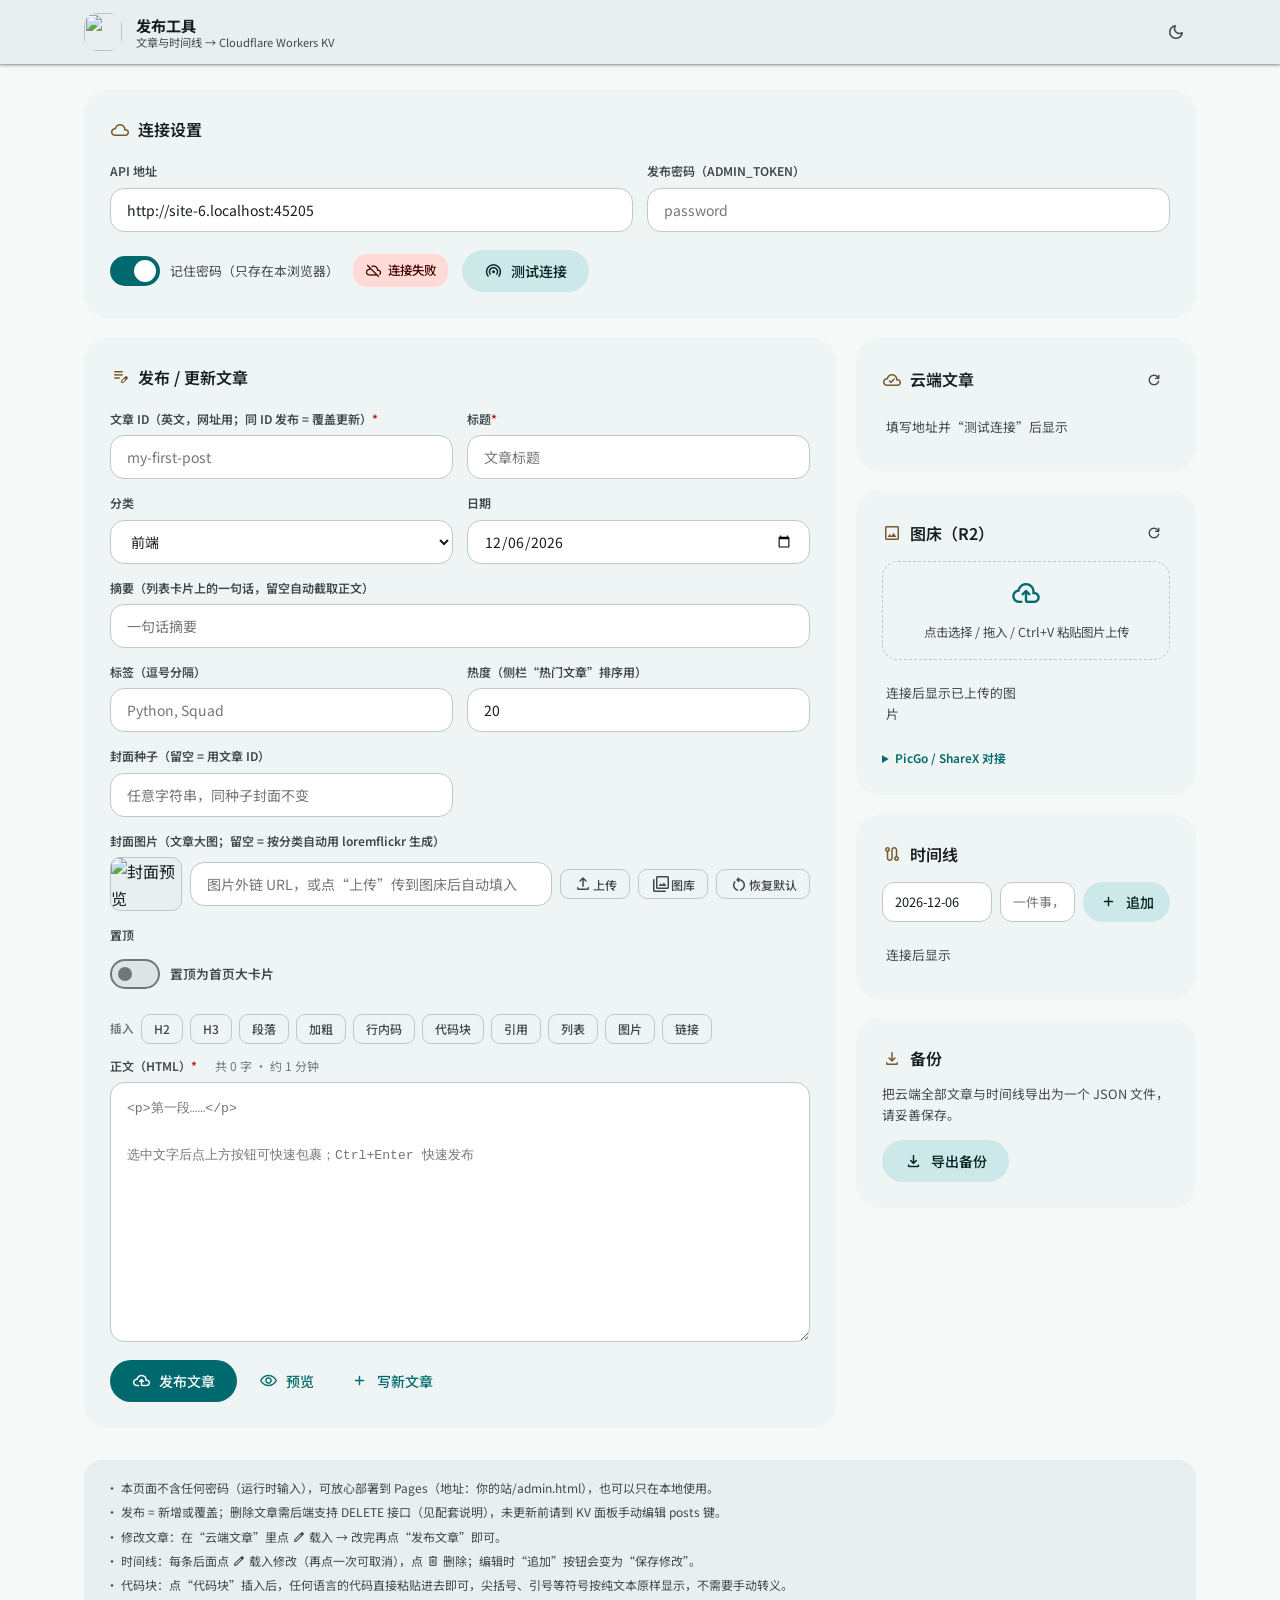
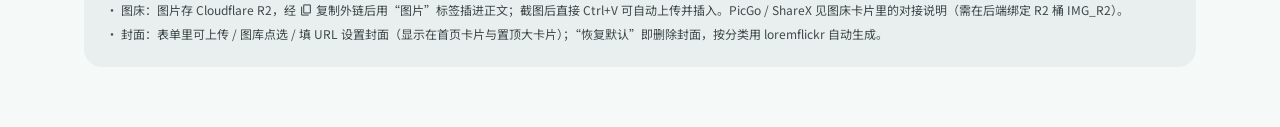
==== commit 4a54ee8f: "Add files via upload" ====
--- a/admin.html
+++ b/admin.html
@@ -428,7 +428,7 @@
     <p>· 时间线：每条后面点 <span class="msr" style="font-size:14px;vertical-align:-2px">edit</span> 载入修改（再点一次可取消），点 <span class="msr" style="font-size:14px;vertical-align:-2px">delete</span> 删除；编辑时“追加”按钮会变为“保存修改”。</p>
     <p>· 代码块：点“代码块”插入后，任何语言的代码直接粘贴进去即可，尖括号、引号等符号按纯文本原样显示，不需要手动转义。</p>
     <p>· 图床：图片存 Cloudflare R2，经 <span class="msr" style="font-size:14px;vertical-align:-2px">content_copy</span> 复制外链后用“图片”标签插进正文；截图后直接 Ctrl+V 可自动上传并插入。PicGo / ShareX 见图床卡片里的对接说明（需在后端绑定 R2 桶 IMG_R2）。</p>
-    <p>· 封面：表单里可上传 / 图库点选 / 填 URL 设置封面大图；“恢复默认”即删除封面，按分类用 loremflickr 自动生成（留空时文章页不显示大图）。</p>
+    <p>· 封面：表单里可上传 / 图库点选 / 填 URL 设置封面（显示在首页卡片与置顶大卡片）；“恢复默认”即删除封面，按分类用 loremflickr 自动生成。</p>
   </footer>
 </main>
 
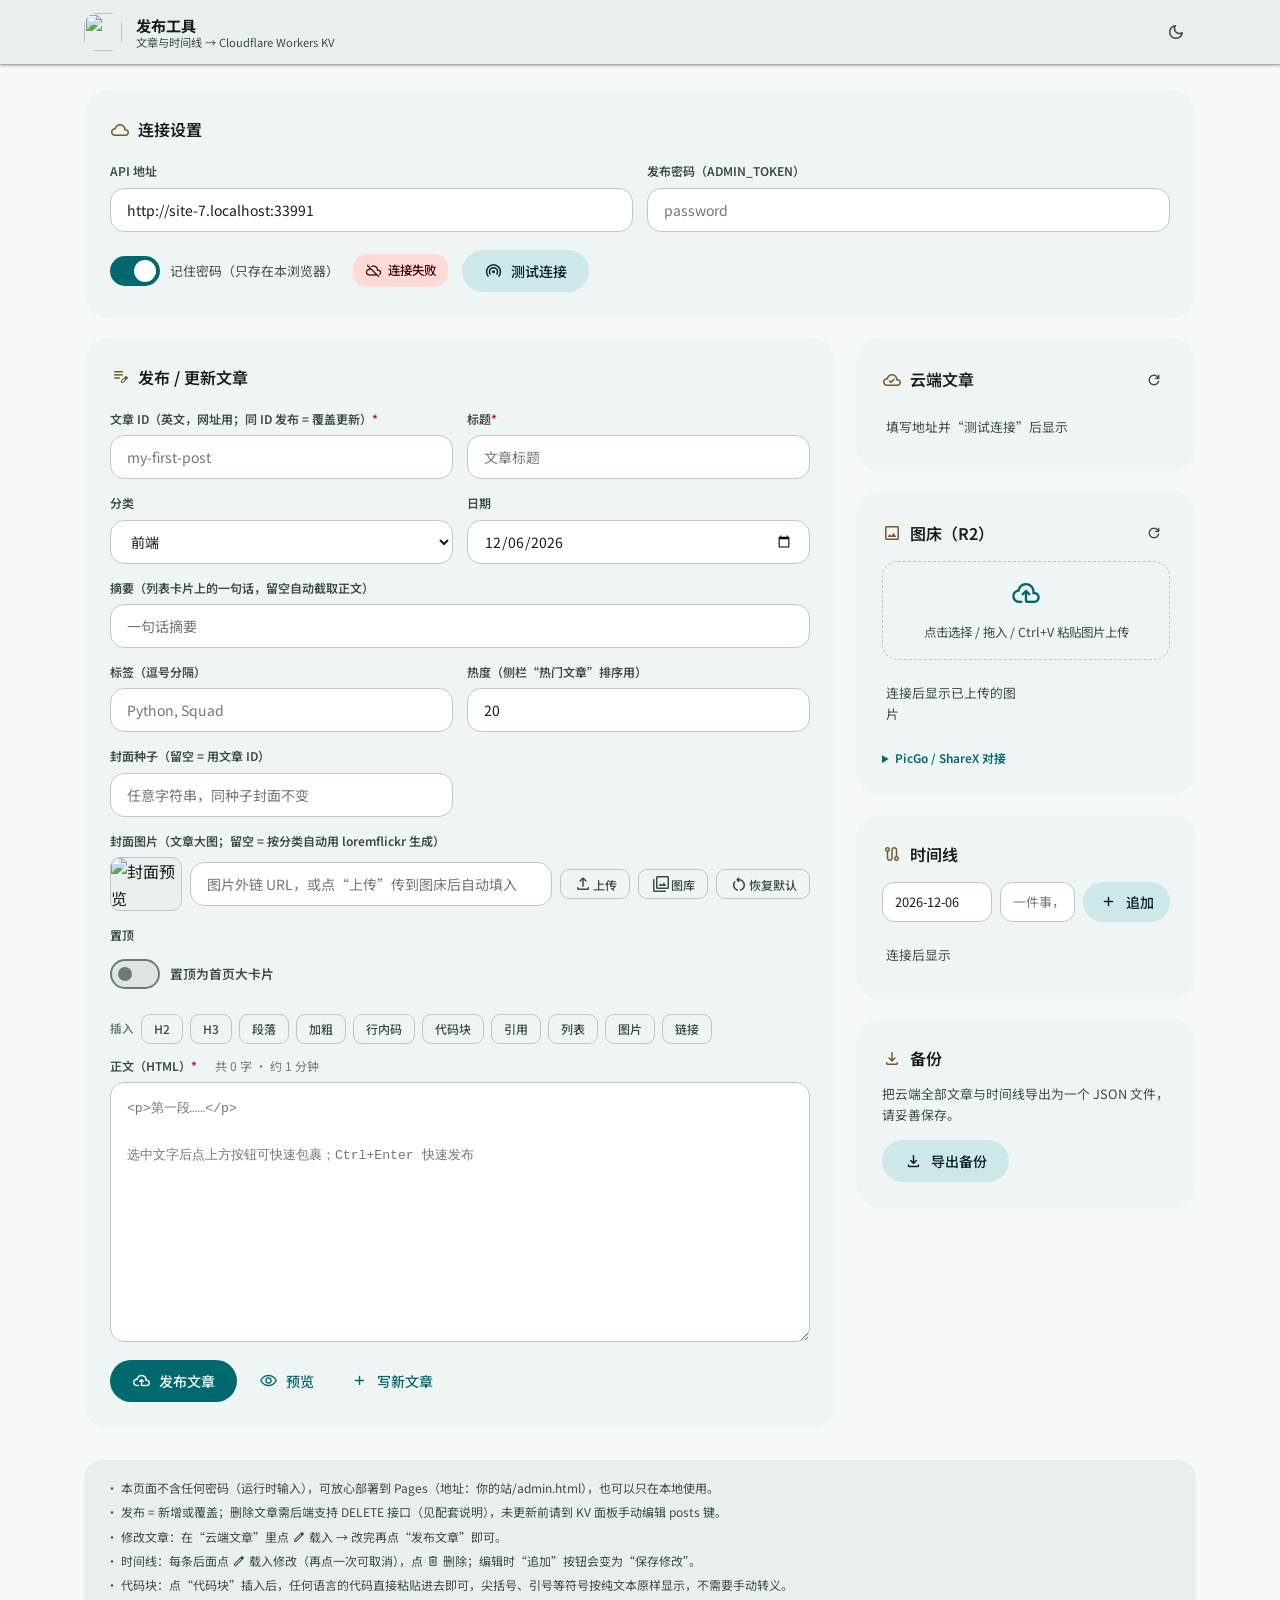
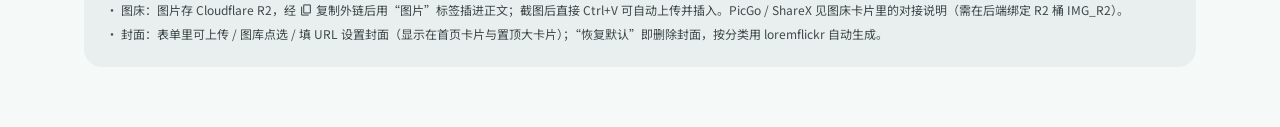
==== commit 47dc0778: "Add files via upload" ====
--- a/admin.html
+++ b/admin.html
@@ -623,7 +623,7 @@
       featured: $('#featured').checked,
       seed: $('#pSeed').value.trim() || id
     };
-    // 自定义封面：填了才带 cover 字段（留空 = 发布后回落到 loremflickr 自动封面）
+    
     const cover = $('#pCover').value.trim();
     if (cover) post.cover = cover;
     return post;
@@ -751,7 +751,7 @@
     else delTimeline(i);
   });
   function startTlEdit(i) {
-    if (i === tlEditing) { resetTlForm(); renderTimeline(tlCache); return; } // 再点一次同一行的“编辑”= 取消编辑
+    if (i === tlEditing) { resetTlForm(); renderTimeline(tlCache); return; } 
     const item = tlCache[i];
     if (!item) return;
     tlEditing = i;
@@ -802,7 +802,7 @@
         headers: { 'X-Admin-Token': token() }
       });
       if (tlEditing === i) resetTlForm();
-      else if (tlEditing > i) tlEditing--; // 被删条目排在编辑条目之前，索引随之后移
+      else if (tlEditing > i) tlEditing--; 
       msg('ok', '已删除这条时间线', 'delete');
       loadTimeline();
     } catch (e) {
@@ -861,7 +861,7 @@
       </div>`).join('');
   }
 
-  // 上传，返回成功的外链数组
+  
   async function uploadFiles(files) {
     if (!base()) { msg('err', '请先填写 API 地址', 'cloud_off'); return []; }
     if (!token()) { msg('err', '请先填写发布密码（ADMIN_TOKEN）', 'key'); return []; }
@@ -921,7 +921,7 @@
     if (e.dataTransfer.files.length) uploadFiles(e.dataTransfer.files);
   });
 
-  // 任何位置 Ctrl+V 粘贴截图/图片：上传到图床；若焦点在正文框，再把外链插入正文
+  
   document.addEventListener('paste', async e => {
     const files = Array.from((e.clipboardData && e.clipboardData.files) || []).filter(f => f.type.startsWith('image/'));
     if (!files.length) return;
@@ -936,7 +936,7 @@
     if (!cell) return;
     const act = e.target.closest('[data-act]');
     const { key, url } = cell.dataset;
-    // “图库选封面”模式：点图片本身即设为封面，不走下面的操作按钮
+    
     if (coverPicking) {
       if (!act) {
         coverEl.value = url;
@@ -969,13 +969,17 @@
   }
   function stopCoverPicking() { coverPicking = false; imgGrid.classList.remove('picking'); }
 
+  
+  coverEl.addEventListener('input', updateCoverPreview);
+  coverPreview.addEventListener('error', () => { coverPreview.hidden = true; }); // 链接无效时不显示裂图
+
   $('#coverClearBtn').addEventListener('click', () => {
     coverEl.value = '';
     updateCoverPreview();
     msg('info', '已清除自定义封面：发布后按分类用 loremflickr 自动生成', 'restart_alt');
   });
 
-  // 上传封面：走图床 /api/upload，成功后自动填入 URL
+
   const coverInput = document.createElement('input');
   coverInput.type = 'file'; coverInput.accept = 'image/*'; coverInput.hidden = true;
   document.body.appendChild(coverInput);
@@ -988,7 +992,7 @@
     if (urls[0]) { coverEl.value = urls[0]; updateCoverPreview(); }
   });
 
-  // 图库点选：进入选择模式后，点图床网格里的图片本体即设为封面
+  
   $('#coverPickBtn').addEventListener('click', () => {
     if (coverPicking) { stopCoverPicking(); msg('info', '已取消选择封面', 'cancel'); return; }
     if (!images.length) { msg('err', '图床还没有图片：先在“图床（R2）”卡片上传，或直接用“上传”按钮', 'image_not_supported'); return; }
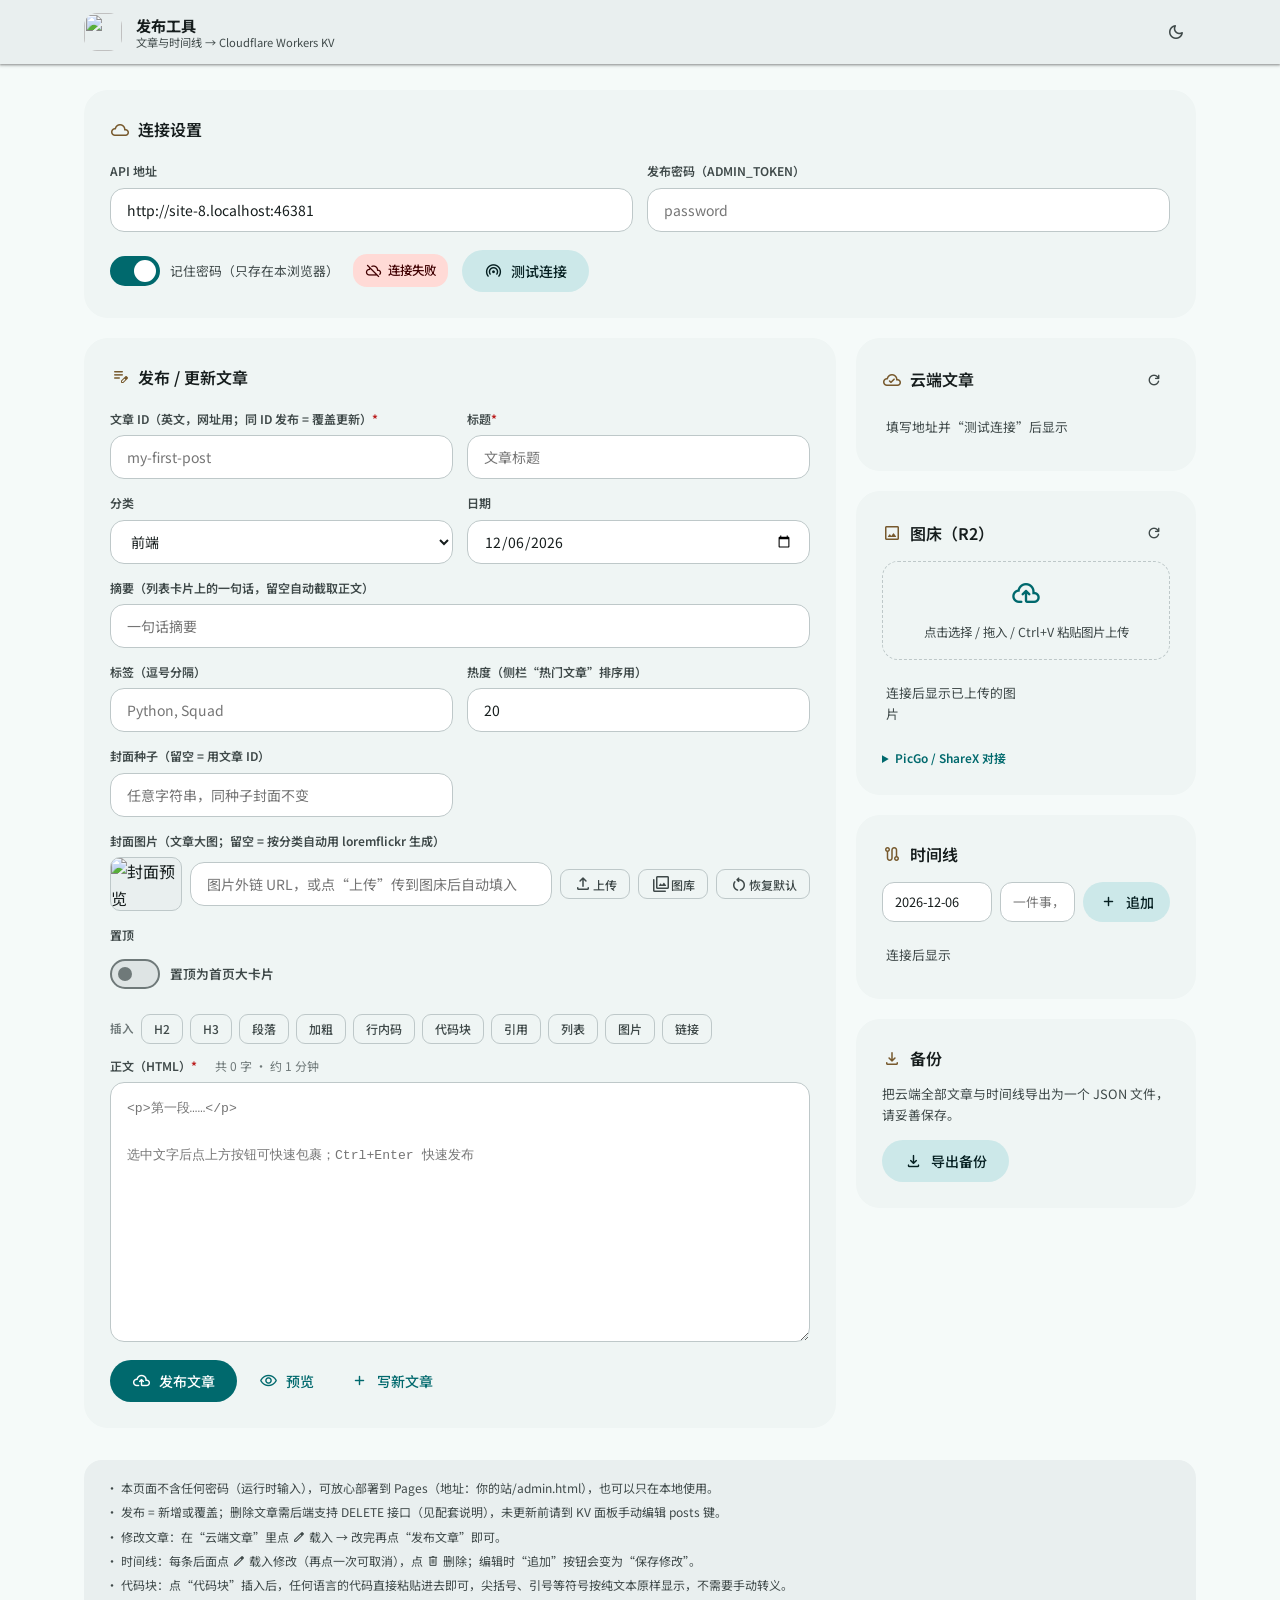
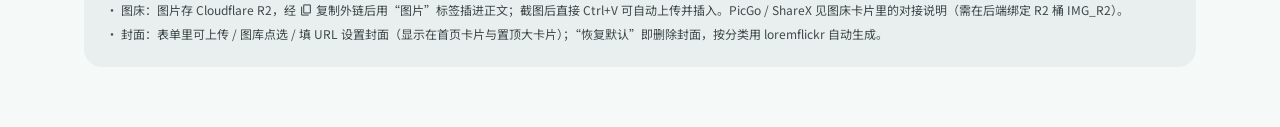
==== commit f835f508: "Add files via upload" ====
--- a/admin.html
+++ b/admin.html
@@ -187,6 +187,10 @@
 .cover-row input { flex: 1; min-width: 0; width: auto; }
 .cover-preview { width: 72px; height: 54px; border-radius: 10px; object-fit: cover; border: 1px solid var(--md-outline-variant); background: var(--md-surface-container); flex: none; }
 .img-grid.picking { outline: 2px dashed var(--md-primary); outline-offset: 3px; border-radius: 14px; }
+.img-more { grid-column: 1 / -1; display: inline-flex; align-items: center; justify-content: center; gap: 6px; height: 38px; border-radius: 12px; border: 1px dashed var(--md-outline-variant); color: var(--md-primary); font-size: .78rem; font-weight: 500; }
+.img-more:hover { border-color: var(--md-primary); background: var(--md-surface-container); }
+.img-more:disabled { opacity: .55; cursor: default; }
+.img-more .msr { font-size: 18px; }
 
 .tl-form { display: flex; gap: 8px; margin-bottom: 14px; }
 .tl-form input { height: 40px; padding: 0 12px; border-radius: 12px; border: 1px solid var(--md-outline-variant); background: var(--md-surface-container-lowest); color: var(--md-on-surface); font: .8rem var(--font-sans); outline: none; }
@@ -817,7 +821,7 @@
 
   // ============ 图床（R2） ============
   const dropZone = $('#dropZone'), imgInput = $('#imgInput'), imgGrid = $('#imgGrid');
-  let images = [], imgBusy = false;
+  let images = [], imgBusy = false, imgCursor = null; // imgCursor：下一页游标，null = 已全部加载
 
   function updateEps() {
     $$('.js-ep').forEach(el => { el.textContent = (base() || location.origin) + '/api/upload'; });
@@ -843,8 +847,29 @@
     try {
       const data = await fetchJSON(base() + '/api/images?t=' + Date.now(), { headers: { 'X-Admin-Token': token() } });
       images = Array.isArray(data.images) ? data.images : [];
+      imgCursor = data.cursor || null; 
       renderImages();
     } catch (e) { /* 图床接口不存在（旧后端）时静默 */ }
+  }
+
+  // 带游标取下一页（R2 单次 list 上限 1000，分页直至枚举完）
+  async function loadMoreImages() {
+    if (!imgCursor || imgBusy) return;
+    imgBusy = true;
+    const btn = imgGrid.querySelector('[data-more]');
+    if (btn) btn.disabled = true;
+    try {
+      const data = await fetchJSON(base() + '/api/images?cursor=' + encodeURIComponent(imgCursor), { headers: { 'X-Admin-Token': token() } });
+      images = images.concat(Array.isArray(data.images) ? data.images : []);
+      imgCursor = data.cursor || null;
+      renderImages();
+    } catch (e) {
+      msg('err', '加载更多失败：' + esc(e.message), 'error');
+      if (btn) btn.disabled = false;
+      imgBusy = false;
+      return;
+    }
+    imgBusy = false;
   }
 
   function renderImages() {
@@ -858,7 +883,8 @@
           <button class="icon-btn" data-act="insert" title="插入到正文"><span class="msr">edit_note</span></button>
           <button class="icon-btn" data-act="del" title="删除"><span class="msr">delete</span></button>
         </div>
-      </div>`).join('');
+      </div>`).join('') + (imgCursor ? `
+      <button class="img-more" data-more="1" type="button"><span class="msr">expand_more</span>加载更多（已显示 ${images.length} 张）</button>` : '');
   }
 
   
@@ -932,6 +958,7 @@
   });
 
   imgGrid.addEventListener('click', e => {
+    if (e.target.closest('[data-more]')) { loadMoreImages(); return; }
     const cell = e.target.closest('.img-cell');
     if (!cell) return;
     const act = e.target.closest('[data-act]');
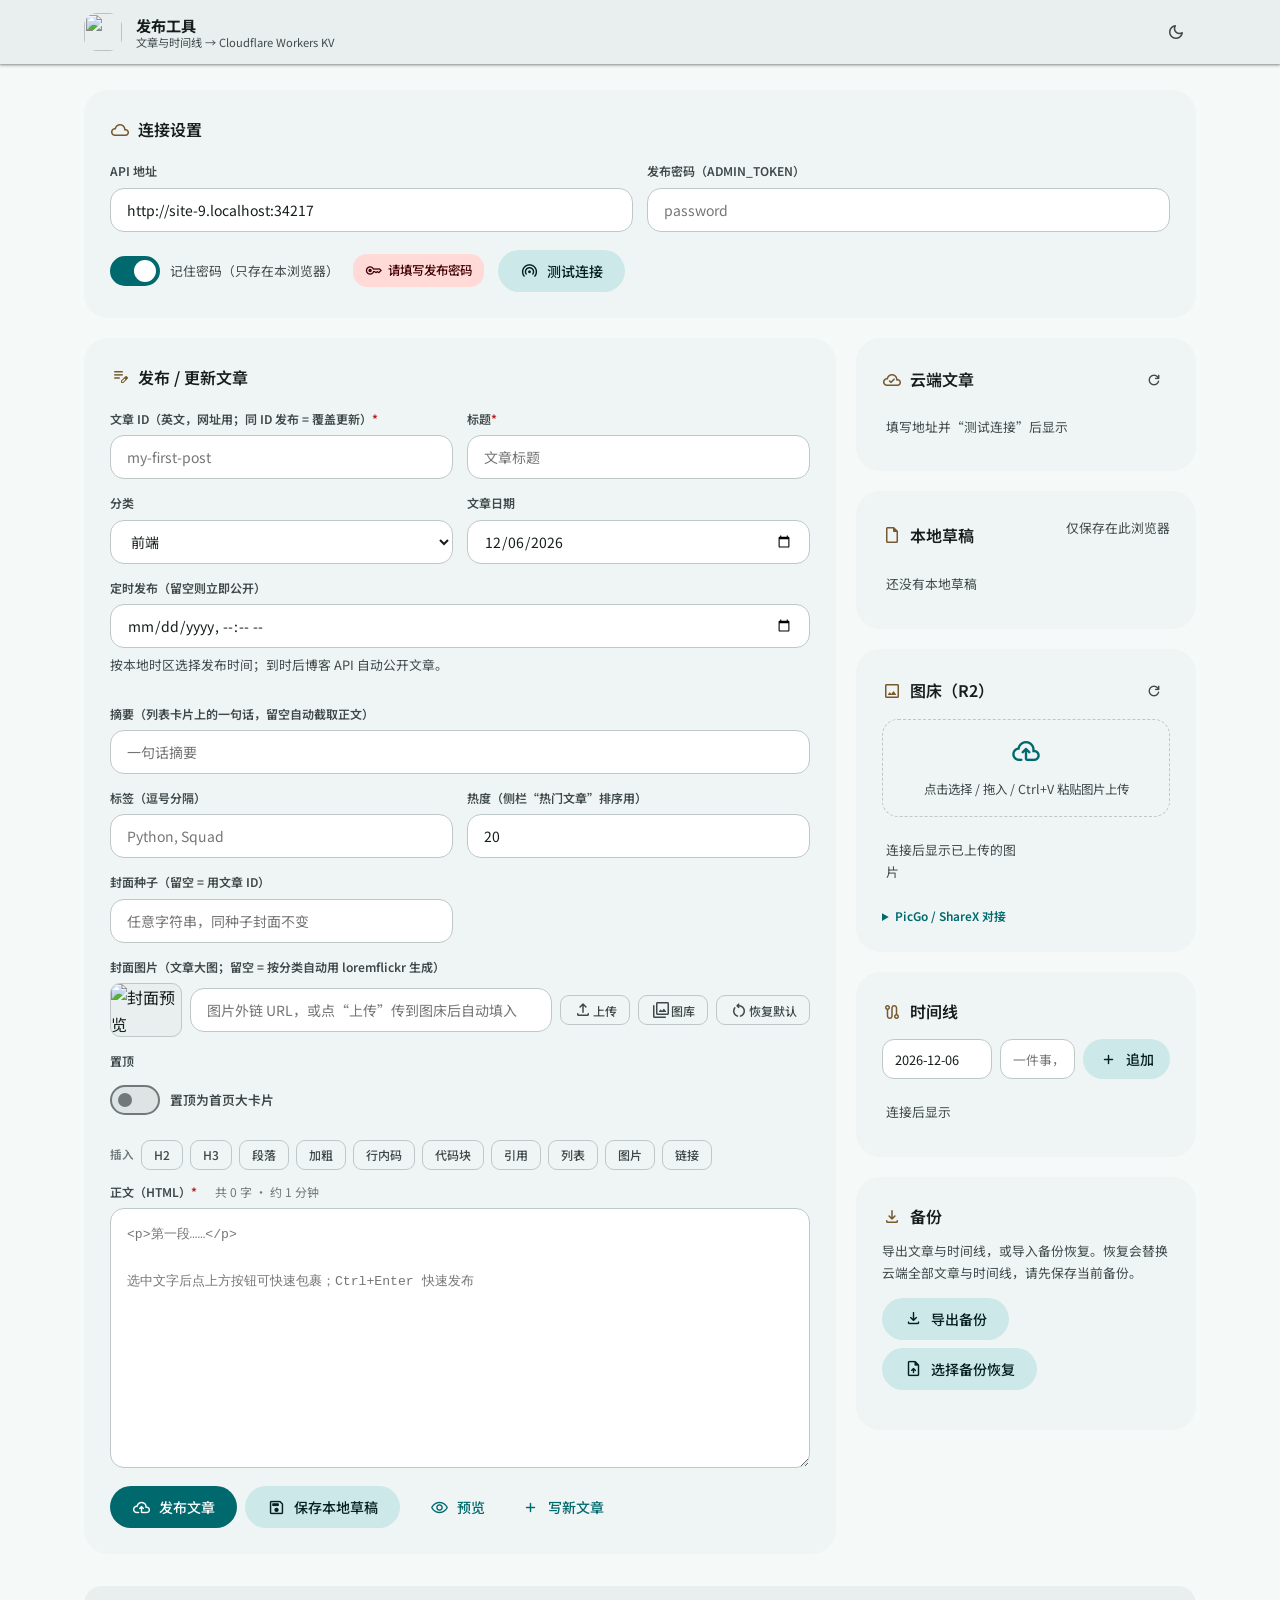
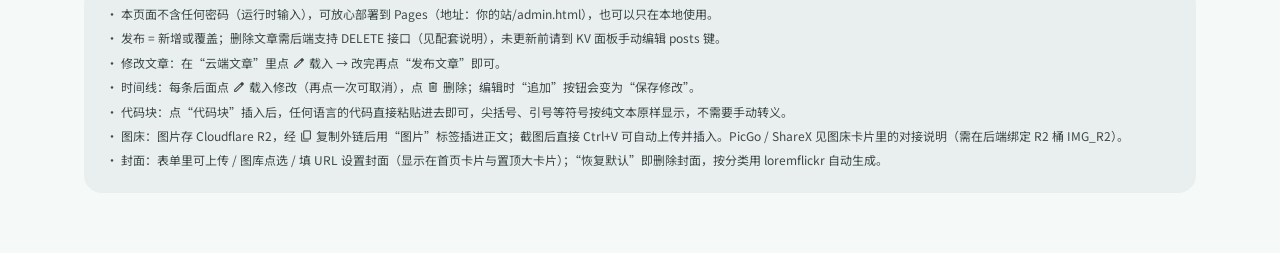
==== commit 45adcea9: "Add files via upload" ====
--- a/admin.html
+++ b/admin.html
@@ -1,1061 +1,1303 @@
-<!DOCTYPE html>
-<html lang="zh-CN">
-<head>
-<meta charset="UTF-8">
-<meta name="viewport" content="width=device-width, initial-scale=1">
-<title>发布工具</title>
-<meta name="robots" content="noindex">
-<link rel="icon" type="image/jpeg" href="1788099527648d80cbcbd6b06cbe7049e24d46d24d8a580a2.jpg">
-<link rel="preconnect" href="https://fonts.googleapis.com">
-<link rel="preconnect" href="https://fonts.gstatic.com" crossorigin>
-<link href="https://fonts.googleapis.com/css2?family=Noto+Sans+SC:wght@400;500;700&display=swap" rel="stylesheet">
-<link href="https://fonts.googleapis.com/css2?family=Material+Symbols+Rounded:opsz,wght,FILL,GRAD@20..48,300..600,0..1,0&display=block" rel="stylesheet">
-<style>
-
-:root {
-  --md-primary: #00696d; --md-on-primary: #ffffff;
-  --md-primary-container: #9cf1f2; --md-on-primary-container: #002021;
-  --md-secondary-container: #cce8e9; --md-on-secondary-container: #051f21;
-  --md-tertiary: #77592d; --md-tertiary-container: #ffdfa6; --md-on-tertiary-container: #271a00;
-  --md-error: #ba1a1a; --md-error-container: #ffdad6; --md-on-error-container: #410002;
-  --md-surface: #f5faf9; --md-on-surface: #161d1d;
-  --md-on-surface-variant: #3f4949; --md-outline: #6f7979; --md-outline-variant: #bec8c9;
-  --md-surface-container-low: #eff5f4; --md-surface-container: #e9efef;
-  --md-surface-container-high: #e3eaea; --md-surface-container-highest: #dee4e4;
-  --md-surface-container-lowest: #ffffff;
-  --elev-1: 0 1px 2px rgba(0,0,0,.3), 0 1px 3px 1px rgba(0,0,0,.15);
-  --ease: cubic-bezier(.2, 0, 0, 1);
-  --font-sans: 'Noto Sans SC', system-ui, -apple-system, 'Segoe UI', sans-serif;
-  --font-mono: ui-monospace, 'SF Mono', Consolas, monospace;
-}
-[data-theme="dark"] {
-  --md-primary: #80d4d5; --md-on-primary: #003738;
-  --md-primary-container: #004f51; --md-on-primary-container: #9cf1f2;
-  --md-secondary-container: #334b4d; --md-on-secondary-container: #cce8e9;
-  --md-tertiary: #e8c28c; --md-tertiary-container: #5d4212; --md-on-tertiary-container: #ffdfa6;
-  --md-error: #ffb4ab; --md-error-container: #93000a; --md-on-error-container: #ffdad6;
-  --md-surface: #0e1515; --md-on-surface: #dee4e4;
-  --md-on-surface-variant: #bec8c9; --md-outline: #899393; --md-outline-variant: #3f4949;
-  --md-surface-container-low: #161d1d; --md-surface-container: #1a2121;
-  --md-surface-container-high: #252b2b; --md-surface-container-highest: #303636;
-  --md-surface-container-lowest: #090f0f;
-}
-* { margin: 0; padding: 0; box-sizing: border-box; }
-body { font-family: var(--font-sans); background: var(--md-surface); color: var(--md-on-surface); line-height: 1.7; min-height: 100vh; transition: background-color .3s var(--ease), color .3s var(--ease); }
-img { display: block; }
-button { font-family: inherit; cursor: pointer; border: none; background: none; color: inherit; }
-::selection { background: var(--md-primary-container); color: var(--md-on-primary-container); }
-:focus-visible { outline: 2px solid var(--md-primary); outline-offset: 2px; border-radius: 4px; }
-::-webkit-scrollbar { width: 8px; height: 8px; }
-::-webkit-scrollbar-thumb { background: var(--md-outline-variant); border-radius: 8px; }
-.msr { font-family: 'Material Symbols Rounded'; font-weight: normal; font-style: normal; font-size: 20px; line-height: 1; display: inline-block; -webkit-font-feature-settings: 'liga'; -webkit-font-smoothing: antialiased; user-select: none; }
-
-/* ---------------- 顶部应用栏 ---------------- */
-.top-app-bar { position: sticky; top: 0; z-index: 50; background: var(--md-surface-container); box-shadow: var(--elev-1); }
-.bar-inner { max-width: 1160px; margin: 0 auto; height: 64px; padding: 0 24px; display: flex; align-items: center; gap: 14px; }
-.avatar { width: 38px; height: 38px; border-radius: 13px; object-fit: cover; }
-.bar-title b { display: block; font-size: .95rem; line-height: 1.4; }
-.bar-title span { display: block; font-size: .7rem; color: var(--md-on-surface-variant); line-height: 1.2; }
-.bar-actions { margin-left: auto; }
-
-/* ---------------- 布局 ---------------- */
-.container { max-width: 1160px; margin: 0 auto; padding: 26px 24px 60px; }
-.card { background: var(--md-surface-container-low); border-radius: 24px; padding: 26px; }
-.card-title { display: flex; align-items: center; gap: 8px; font-size: 1rem; font-weight: 600; }
-.card-title .msr { font-size: 20px; color: var(--md-tertiary); }
-.conn-grid { display: grid; grid-template-columns: 1fr 1fr; gap: 14px; margin-top: 18px; }
-.main-grid { display: grid; grid-template-columns: minmax(0, 1fr) 340px; gap: 20px; margin-top: 20px; align-items: start; }
-.side { display: flex; flex-direction: column; gap: 20px; }
-.side-head { display: flex; align-items: center; justify-content: space-between; margin-bottom: 12px; }
-.side-desc { font-size: .8rem; color: var(--md-on-surface-variant); margin-bottom: 14px; }
-
-/* ---------------- 表单 ---------------- */
-.field { display: flex; flex-direction: column; gap: 6px; min-width: 0; }
-.field label { font-size: .75rem; font-weight: 600; color: var(--md-on-surface-variant); }
-.field label i { color: var(--md-error); font-style: normal; }
-.field .count { font-weight: 400; color: var(--md-outline); margin-left: 6px; }
-.field input, .field select, .field textarea {
-  width: 100%; height: 44px; padding: 0 16px; border-radius: 14px;
-  border: 1px solid var(--md-outline-variant); background: var(--md-surface-container-lowest);
-  color: var(--md-on-surface); font: .875rem var(--font-sans); outline: none;
-  transition: border-color .2s;
-}
-.field input:focus, .field select:focus, .field textarea:focus { border-color: var(--md-primary); }
-.field input.invalid, .field textarea.invalid { border-color: var(--md-error); }
-.field textarea { height: auto; min-height: 260px; padding: 14px 16px; resize: vertical; font-family: var(--font-mono); font-size: .82rem; line-height: 1.8; }
-.form-grid { display: grid; grid-template-columns: repeat(2, 1fr); gap: 14px; margin-top: 18px; }
-.span-2 { grid-column: 1 / -1; }
-
-/* ---------------- 按钮 / Chips / 图标 ---------------- */
-.btn { display: inline-flex; align-items: center; justify-content: center; gap: 8px; height: 42px; padding: 0 22px; border-radius: 21px; font-size: .875rem; font-weight: 500; position: relative; transition: box-shadow .25s, opacity .2s; }
-.btn:disabled { opacity: .55; cursor: default; }
-.btn .msr { font-size: 19px; }
-.btn-filled { background: var(--md-primary); color: var(--md-on-primary); }
-.btn-filled:hover:not(:disabled) { box-shadow: var(--elev-1); }
-.btn-tonal { background: var(--md-secondary-container); color: var(--md-on-secondary-container); }
-.btn-text { color: var(--md-primary); padding: 0 14px; }
-.icon-btn { width: 40px; height: 40px; border-radius: 50%; display: grid; place-items: center; color: var(--md-on-surface-variant); position: relative; transition: color .2s; }
-.icon-btn:hover { color: var(--md-on-surface); }
-.icon-btn.sm { width: 32px; height: 32px; } .icon-btn.sm .msr { font-size: 18px; }
-.btn::after, .icon-btn::after, .chip::after { content: ""; position: absolute; inset: 0; border-radius: inherit; background: currentColor; opacity: 0; pointer-events: none; transition: opacity .18s; }
-.btn:hover::after, .icon-btn:hover::after, .chip:hover::after { opacity: .08; }
-.btn:active::after, .icon-btn:active::after { opacity: .12; }
-.chip { display: inline-flex; align-items: center; height: 30px; padding: 0 12px; border-radius: 9px; border: 1px solid var(--md-outline-variant); color: var(--md-on-surface-variant); font-size: .75rem; font-weight: 500; position: relative; background: transparent; }
-.chip:hover { border-color: var(--md-outline); }
-
-/* ---------------- 开关（M3 Switch） ---------------- */
-.switch { display: inline-flex; align-items: center; gap: 10px; cursor: pointer; }
-.switch input { display: none; }
-.track { width: 50px; height: 30px; border-radius: 15px; background: var(--md-surface-container-highest); border: 2px solid var(--md-outline); position: relative; flex: none; transition: .25s var(--ease); }
-.thumb { position: absolute; left: 6px; top: 50%; transform: translateY(-50%); width: 14px; height: 14px; border-radius: 50%; background: var(--md-outline); transition: .25s var(--ease); }
-.switch input:checked + .track { background: var(--md-primary); border-color: var(--md-primary); }
-.switch input:checked + .track .thumb { left: 22px; width: 22px; height: 22px; background: var(--md-on-primary); }
-.switch-label { font-size: .8rem; color: var(--md-on-surface-variant); }
-
-/* ---------------- 连接状态 / 消息 ---------------- */
-.conn-actions { display: flex; align-items: center; gap: 14px; margin-top: 18px; flex-wrap: wrap; }
-.conn-status { display: inline-flex; align-items: center; gap: 6px; font-size: .78rem; font-weight: 500; color: var(--md-on-surface-variant); padding: 6px 12px; border-radius: 14px; background: var(--md-surface-container-high); }
-.conn-status .msr { font-size: 17px; }
-.conn-status.ok { color: var(--md-on-secondary-container); background: var(--md-secondary-container); }
-.conn-status.err { color: var(--md-on-error-container); background: var(--md-error-container); }
-.msg { display: none; align-items: center; gap: 10px; margin-top: 16px; padding: 12px 16px; border-radius: 14px; font-size: .83rem; }
-.msg.show { display: flex; }
-.msg .msr { font-size: 19px; flex: none; }
-.msg.ok { background: var(--md-secondary-container); color: var(--md-on-secondary-container); }
-.msg.err { background: var(--md-error-container); color: var(--md-on-error-container); }
-.msg.info { background: var(--md-surface-container-high); color: var(--md-on-surface); }
-
-/* ---------------- 编辑器 ---------------- */
-.editor-head { display: flex; align-items: center; justify-content: space-between; gap: 10px; flex-wrap: wrap; }
-.badge { font-size: .72rem; font-weight: 600; color: var(--md-on-tertiary-container); background: var(--md-tertiary-container); padding: 4px 12px; border-radius: 12px; }
-.insert-bar { display: flex; align-items: center; gap: 7px; flex-wrap: wrap; margin: 18px 0 12px; }
-.insert-label { font-size: .72rem; font-weight: 600; color: var(--md-outline); }
-.editor-actions { display: flex; gap: 8px; margin-top: 18px; flex-wrap: wrap; }
-.preview-box { margin-top: 14px; border: 1px dashed var(--md-outline-variant); border-radius: 16px; padding: 18px 20px; }
-.preview-title { font-size: .72rem; font-weight: 600; letter-spacing: .1em; color: var(--md-outline); margin-bottom: 10px; }
-.placeholder { font-size: .8rem; color: var(--md-on-surface-variant); padding: 8px 4px; }
-
-/* 预览区排版（博客正文迷你版） */
-.prose { font-size: .92rem; line-height: 1.9; }
-.prose p { margin-bottom: 1em; }
-.prose h2 { display: flex; align-items: center; gap: 8px; font-size: 1.15rem; margin: 1.4em 0 .7em; }
-.prose h2::before { content: ""; width: 4px; height: 16px; border-radius: 2px; background: var(--md-primary); }
-.prose h3 { font-size: 1rem; margin: 1.2em 0 .6em; }
-.prose strong { font-weight: 600; }
-.prose code { font-family: var(--font-mono); font-size: .85em; background: var(--md-secondary-container); color: var(--md-on-secondary-container); padding: 2px 6px; border-radius: 6px; }
-.prose pre { background: var(--md-surface-container-high); border: 1px solid var(--md-outline-variant); border-radius: 12px; padding: 14px 16px; overflow-x: auto; margin: 1.2em 0; }
-.prose pre code { background: none; padding: 0; font-size: .8rem; }
-.prose blockquote { border-left: 3px solid var(--md-primary); background: var(--md-surface-container); border-radius: 4px 14px 14px 4px; padding: 10px 16px; margin: 1.2em 0; }
-.prose ul { list-style: none; padding-left: 4px; margin: 1em 0; }
-.prose li { position: relative; padding-left: 20px; margin-bottom: .4em; }
-.prose li::before { content: ""; position: absolute; left: 2px; top: .7em; width: 6px; height: 6px; border-radius: 50%; background: var(--md-tertiary); }
-.prose figure { margin: 1.2em 0; }
-.prose figure img { border-radius: 14px; width: 100%; }
-.prose figcaption { text-align: center; font-size: .75rem; color: var(--md-on-surface-variant); margin-top: 6px; }
-.prose a { color: var(--md-primary); }
-
-/* ---------------- 云端文章列表 ---------------- */
-.cloud-list { display: flex; flex-direction: column; gap: 4px; max-height: 430px; overflow-y: auto; }
-.cloud-item { display: flex; align-items: center; gap: 10px; padding: 10px 8px; border-radius: 14px; transition: background .2s; }
-.cloud-item:hover { background: var(--md-surface-container); }
-.ci-main { flex: 1; min-width: 0; }
-.ci-main b { display: flex; align-items: center; gap: 4px; font-size: .85rem; font-weight: 500; white-space: nowrap; overflow: hidden; text-overflow: ellipsis; }
-.ci-main .star { font-size: 15px; color: var(--md-tertiary); font-variation-settings: 'FILL' 1; flex: none; }
-.ci-main span { font-size: .72rem; color: var(--md-on-surface-variant); }
-.editing-flag { color: var(--md-primary); font-style: normal; font-weight: 600; }
-.ci-actions { display: flex; gap: 2px; flex: none; }
-
-/* ---------------- 图床（R2） ---------------- */
-.drop-zone { margin-bottom: 14px; border: 1.5px dashed var(--md-outline-variant); border-radius: 16px; padding: 16px 12px; text-align: center; cursor: pointer; transition: border-color .2s, background .2s; }
-.drop-zone:hover, .drop-zone.over { border-color: var(--md-primary); background: var(--md-surface-container); }
-.drop-zone .msr { font-size: 30px; color: var(--md-primary); }
-.drop-zone p { font-size: .78rem; color: var(--md-on-surface-variant); margin-top: 6px; }
-.img-grid { display: grid; grid-template-columns: repeat(2, 1fr); gap: 10px; max-height: 340px; overflow-y: auto; }
-.img-cell { position: relative; border-radius: 14px; overflow: hidden; background: var(--md-surface-container); aspect-ratio: 4 / 3; }
-.img-cell img { width: 100%; height: 100%; object-fit: cover; }
-.img-cell .img-ops { position: absolute; inset: auto 0 0 0; display: flex; justify-content: center; gap: 2px; padding: 4px 0; background: linear-gradient(transparent, rgba(0,0,0,.55)); opacity: 0; transition: opacity .2s; }
-.img-cell:hover .img-ops { opacity: 1; }
-.img-cell .img-ops .icon-btn { color: #fff; width: 30px; height: 30px; }
-.img-cell .img-ops .icon-btn .msr { font-size: 17px; }
-.api-tip { margin-top: 14px; font-size: .74rem; color: var(--md-on-surface-variant); line-height: 1.8; }
-.api-tip code { font-family: var(--font-mono); font-size: .72rem; background: var(--md-surface-container-high); padding: 1px 6px; border-radius: 6px; word-break: break-all; }
-.api-tip summary { cursor: pointer; font-weight: 600; color: var(--md-primary); }
-.api-tip pre { background: var(--md-surface-container-high); border-radius: 10px; padding: 10px 12px; overflow-x: auto; font: .72rem/1.7 var(--font-mono); margin: 8px 0; white-space: pre; }
-
-/* ---------------- 封面图片 ---------------- */
-.cover-row { display: flex; align-items: center; gap: 8px; }
-.cover-row input { flex: 1; min-width: 0; width: auto; }
-.cover-preview { width: 72px; height: 54px; border-radius: 10px; object-fit: cover; border: 1px solid var(--md-outline-variant); background: var(--md-surface-container); flex: none; }
-.img-grid.picking { outline: 2px dashed var(--md-primary); outline-offset: 3px; border-radius: 14px; }
-.img-more { grid-column: 1 / -1; display: inline-flex; align-items: center; justify-content: center; gap: 6px; height: 38px; border-radius: 12px; border: 1px dashed var(--md-outline-variant); color: var(--md-primary); font-size: .78rem; font-weight: 500; }
-.img-more:hover { border-color: var(--md-primary); background: var(--md-surface-container); }
-.img-more:disabled { opacity: .55; cursor: default; }
-.img-more .msr { font-size: 18px; }
-
-.tl-form { display: flex; gap: 8px; margin-bottom: 14px; }
-.tl-form input { height: 40px; padding: 0 12px; border-radius: 12px; border: 1px solid var(--md-outline-variant); background: var(--md-surface-container-lowest); color: var(--md-on-surface); font: .8rem var(--font-sans); outline: none; }
-.tl-form input:focus { border-color: var(--md-primary); }
-.tl-form input[type="text"] { flex: 1; min-width: 0; }
-.tl-form .btn { height: 40px; padding: 0 16px; flex: none; }
-.tl-list { display: flex; flex-direction: column; gap: 8px; max-height: 280px; overflow-y: auto; }
-.tl-row { display: flex; flex-direction: column; padding: 8px 12px; border-radius: 12px; background: var(--md-surface-container); }
-.tl-row b { font: 600 .75rem var(--font-mono); color: var(--md-primary); }
-.tl-row p { font-size: .8rem; color: var(--md-on-surface-variant); }
-.tl-top { display: flex; align-items: center; gap: 6px; }
-.tl-main { flex: 1; min-width: 0; }
-.tl-row.editing { box-shadow: inset 0 0 0 1.5px var(--md-primary); }
-
-.tips { margin-top: 32px; padding: 18px 22px; border-radius: 18px; background: var(--md-surface-container); font-size: .75rem; color: var(--md-on-surface-variant); }
-.tips p { margin-bottom: 4px; }
-
-
-@media (max-width: 960px) {
-  .main-grid { grid-template-columns: 1fr; }
-  .conn-grid { grid-template-columns: 1fr; }
-}
-@media (max-width: 620px) {
-  .container { padding: 18px 14px 48px; }
-  .form-grid { grid-template-columns: 1fr; }
-  .span-2 { grid-column: auto; }
-  .tl-form { flex-wrap: wrap; }
-  .tl-form input[type="text"] { flex-basis: 100%; }
-}
-@media (prefers-reduced-motion: reduce) { *, *::before, *::after { transition-duration: .01ms !important; } }
-</style>
-</head>
-<body>
-
-
-<header class="top-app-bar">
-  <div class="bar-inner">
-    <img class="avatar" src="1788099527648d80cbcbd6b06cbe7049e24d46d24d8a580a2.jpg" alt="">
-    <div class="bar-title">
-      <b>发布工具</b>
-      <span>文章与时间线 → Cloudflare Workers KV</span>
-    </div>
-    <div class="bar-actions">
-      <button class="icon-btn" id="themeBtn" aria-label="切换主题"><span class="msr">dark_mode</span></button>
-    </div>
-  </div>
-</header>
-
-<main class="container">
-
-  <!-- ============ 连接设置 ============ -->
-  <section class="card">
-    <h2 class="card-title"><span class="msr">cloud</span>连接设置</h2>
-    <div class="conn-grid">
-      <div class="field">
-        <label for="apiBase">API 地址</label>
-        <input id="apiBase" placeholder="（部署在本站时自动填写）">
-      </div>
-      <div class="field">
-        <label for="token">发布密码（ADMIN_TOKEN）</label>
-        <input id="token" type="password" placeholder="password">
-      </div>
-    </div>
-    <div class="conn-actions">
-      <label class="switch">
-        <input type="checkbox" id="remember">
-        <span class="track"><span class="thumb"></span></span>
-        <span class="switch-label">记住密码（只存在本浏览器）</span>
-      </label>
-      <span class="conn-status" id="connStatus"><span class="msr">cloud_off</span>未连接</span>
-      <button class="btn btn-tonal" id="testBtn"><span class="msr">wifi_tethering</span>测试连接</button>
-    </div>
-  </section>
-
-  <div class="main-grid">
-
-    <!-- ============ 左：文章编辑器 ============ -->
-    <section class="card editor-card">
-      <div class="editor-head">
-        <h2 class="card-title"><span class="msr">edit_note</span>发布 / 更新文章</h2>
-        <span class="badge" id="editingBadge" hidden></span>
-      </div>
-
-      <div class="form-grid">
-        <div class="field">
-          <label for="pId">文章 ID（英文，网址用；同 ID 发布 = 覆盖更新）<i>*</i></label>
-          <input id="pId" placeholder="my-first-post">
-        </div>
-        <div class="field">
-          <label for="pTitle">标题<i>*</i></label>
-          <input id="pTitle" placeholder="文章标题">
-        </div>
-        <div class="field">
-          <label for="pCat">分类</label>
-          <select id="pCat">
-            <option value="前端">前端</option>
-            <option value="生活">生活</option>
-            <option value="game">game</option>
-          </select>
-        </div>
-        <div class="field">
-          <label for="pDate">日期</label>
-          <input id="pDate" type="date">
-        </div>
-        <div class="field span-2">
-          <label for="pExcerpt">摘要（列表卡片上的一句话，留空自动截取正文）</label>
-          <input id="pExcerpt" placeholder="一句话摘要">
-        </div>
-        <div class="field">
-          <label for="pTags">标签（逗号分隔）</label>
-          <input id="pTags" placeholder="Python, Squad">
-        </div>
-        <div class="field">
-          <label for="pHeat">热度（侧栏“热门文章”排序用）</label>
-          <input id="pHeat" type="number" value="20">
-        </div>
-        <div class="field">
-          <label for="pSeed">封面种子（留空 = 用文章 ID）</label>
-          <input id="pSeed" placeholder="任意字符串，同种子封面不变">
-        </div>
-        <div class="field span-2">
-          <label for="pCover">封面图片（文章大图；留空 = 按分类自动用 loremflickr 生成）</label>
-          <div class="cover-row">
-            <img id="coverPreview" class="cover-preview" hidden alt="封面预览">
-            <input id="pCover" placeholder="图片外链 URL，或点“上传”传到图床后自动填入">
-            <button class="chip" type="button" id="coverUploadBtn" title="上传图片到图床并设为封面"><span class="msr">upload</span>上传</button>
-            <button class="chip" type="button" id="coverPickBtn" title="从图床已上传的图片里点选一张"><span class="msr">photo_library</span>图库</button>
-            <button class="chip" type="button" id="coverClearBtn" title="删除自定义封面，恢复 loremflickr 自动生成"><span class="msr">restart_alt</span>恢复默认</button>
-          </div>
-        </div>
-        <div class="field">
-          <label>置顶</label>
-          <label class="switch" style="height:44px">
-            <input type="checkbox" id="featured">
-            <span class="track"><span class="thumb"></span></span>
-            <span class="switch-label">置顶为首页大卡片</span>
-          </label>
-        </div>
-      </div>
-
-      <div class="insert-bar">
-        <span class="insert-label">插入</span>
-        <button class="chip" data-ins="h2" type="button">H2</button>
-        <button class="chip" data-ins="h3" type="button">H3</button>
-        <button class="chip" data-ins="p" type="button">段落</button>
-        <button class="chip" data-ins="b" type="button">加粗</button>
-        <button class="chip" data-ins="code" type="button">行内码</button>
-        <button class="chip" data-ins="pre" type="button">代码块</button>
-        <button class="chip" data-ins="quote" type="button">引用</button>
-        <button class="chip" data-ins="ul" type="button">列表</button>
-        <button class="chip" data-ins="img" type="button">图片</button>
-        <button class="chip" data-ins="link" type="button">链接</button>
-      </div>
-
-      <div class="field">
-        <label for="content">正文（HTML）<i>*</i>　<span class="count" id="stats"></span></label>
-        <textarea id="content" placeholder="&lt;p&gt;第一段……&lt;/p&gt;&#10;&#10;选中文字后点上方按钮可快速包裹；Ctrl+Enter 快速发布"></textarea>
-      </div>
-
-      <div class="preview-box" id="previewBox" hidden>
-        <p class="preview-title">预览</p>
-        <div class="prose" id="preview"></div>
-      </div>
-
-      <div class="msg" id="msg"></div>
-
-      <div class="editor-actions">
-        <button class="btn btn-filled" id="publishBtn"><span class="msr">cloud_upload</span>发布文章</button>
-        <button class="btn btn-text" id="previewBtn"><span class="msr">visibility</span>预览</button>
-        <button class="btn btn-text" id="newBtn"><span class="msr">add</span>写新文章</button>
-      </div>
-    </section>
-
-
-    <aside class="side">
-
-      <section class="card">
-        <div class="side-head">
-          <h2 class="card-title"><span class="msr">cloud_done</span>云端文章</h2>
-          <button class="icon-btn sm" id="refreshBtn" title="刷新列表"><span class="msr">refresh</span></button>
-        </div>
-        <div class="cloud-list" id="cloudList"><p class="placeholder">填写地址并“测试连接”后显示</p></div>
-      </section>
-
-      <section class="card">
-        <div class="side-head">
-          <h2 class="card-title"><span class="msr">image</span>图床（R2）</h2>
-          <button class="icon-btn sm" id="imgRefreshBtn" title="刷新图片列表"><span class="msr">refresh</span></button>
-        </div>
-        <div class="drop-zone" id="dropZone">
-          <span class="msr">cloud_upload</span>
-          <p>点击选择 / 拖入 / Ctrl+V 粘贴图片上传</p>
-        </div>
-        <input type="file" id="imgInput" accept="image/*" multiple hidden>
-        <div class="img-grid" id="imgGrid"><p class="placeholder">连接后显示已上传的图片</p></div>
-        <div class="api-tip">
-          <details>
-            <summary>PicGo / ShareX 对接</summary>
-            <p>接口：<code class="js-ep">/api/upload</code>（POST），图片用 multipart 字段 <code>file</code> 上传，鉴权头 <code>X-Admin-Token</code> = 发布密码，返回 JSON 里的 <code>url</code> 即外链。</p>
-            <pre>PicGo「自定义 Web 图床」：
-  API 地址   https://你的域名/api/upload
-  请求方式   POST
-  表单字段   file  （文件字段）
-  请求头     X-Admin-Token: 你的发布密码
-  URL 后缀   data.url
-
-ShareX「自定义上传器」：
-  Method     POST
-  URL        https://你的域名/api/upload
-  Headers    X-Admin-Token = 你的发布密码
-  Body       Form(Multipart)，文件字段名 file</pre>
-          </details>
-        </div>
-      </section>
-
-      <section class="card">
-        <h2 class="card-title" style="margin-bottom:14px"><span class="msr">route</span>时间线</h2>
-        <div class="tl-form">
-          <input id="tDate" type="text" placeholder="2026-09-01" style="width:110px;flex:none">
-          <input id="tText" type="text" placeholder="一件事，如：第一次用 KV 发文">
-          <button class="btn btn-tonal" id="tlAddBtn"><span class="msr">add</span>追加</button>
-        </div>
-        <div class="tl-list" id="tlList"><p class="placeholder">连接后显示</p></div>
-      </section>
-
-      <section class="card">
-        <h2 class="card-title" style="margin-bottom:10px"><span class="msr">download</span>备份</h2>
-        <p class="side-desc">把云端全部文章与时间线导出为一个 JSON 文件，请妥善保存。</p>
-        <button class="btn btn-tonal" id="backupBtn"><span class="msr">download</span>导出备份</button>
-      </section>
-
-    </aside>
-  </div>
-
-  <footer class="tips">
-    <p>· 本页面不含任何密码（运行时输入），可放心部署到 Pages（地址：你的站/admin.html），也可以只在本地使用。</p>
-    <p>· 发布 = 新增或覆盖；删除文章需后端支持 DELETE 接口（见配套说明），未更新前请到 KV 面板手动编辑 posts 键。</p>
-    <p>· 修改文章：在“云端文章”里点 <span class="msr" style="font-size:14px;vertical-align:-2px">edit</span> 载入 → 改完再点“发布文章”即可。</p>
-    <p>· 时间线：每条后面点 <span class="msr" style="font-size:14px;vertical-align:-2px">edit</span> 载入修改（再点一次可取消），点 <span class="msr" style="font-size:14px;vertical-align:-2px">delete</span> 删除；编辑时“追加”按钮会变为“保存修改”。</p>
-    <p>· 代码块：点“代码块”插入后，任何语言的代码直接粘贴进去即可，尖括号、引号等符号按纯文本原样显示，不需要手动转义。</p>
-    <p>· 图床：图片存 Cloudflare R2，经 <span class="msr" style="font-size:14px;vertical-align:-2px">content_copy</span> 复制外链后用“图片”标签插进正文；截图后直接 Ctrl+V 可自动上传并插入。PicGo / ShareX 见图床卡片里的对接说明（需在后端绑定 R2 桶 IMG_R2）。</p>
-    <p>· 封面：表单里可上传 / 图库点选 / 填 URL 设置封面（显示在首页卡片与置顶大卡片）；“恢复默认”即删除封面，按分类用 loremflickr 自动生成。</p>
-  </footer>
-</main>
-
-<script>
-(function () {
-  'use strict';
-  const $  = s => document.querySelector(s);
-  const $$ = s => Array.from(document.querySelectorAll(s));
-  const esc = s => String(s == null ? '' : s).replace(/[&<>"]/g, c => ({ '&': '&amp;', '<': '&lt;', '>': '&gt;', '"': '&quot;' }[c]));
-  // 代码块按纯文本渲染（与博客端 script.js 一致）：先反转义再统一转义，任意语言的 < > & 都能原样显示
-  const unescapeEntities = s => String(s).replace(/&(?:amp|lt|gt|quot|#39);/gi, c => ({ '&amp;': '&', '&lt;': '<', '&gt;': '>', '&quot;': '"', '&#39;': "'" }[c.toLowerCase()]));
-  const plainCodeBlocks = html => String(html).replace(/<pre\b([^>]*)>([\s\S]*?)<\/pre>/gi, (m, attrs, inner) => {
-    const cm = inner.match(/^\s*<code\b[^>]*>([\s\S]*?)<\/code>\s*$/i);
-    const lang = (attrs.match(/data-lang\s*=\s*"([^"]*)"/i) || [])[1] || 'text';
-    return `<pre data-lang="${esc(lang)}"><code>${esc(unescapeEntities(cm ? cm[1] : inner))}</code></pre>`;
-  });
-  const today = () => new Date().toISOString().slice(0, 10);
-
-
-  const root = document.documentElement;
-  root.dataset.theme = localStorage.getItem('hy-blog-theme') ||
-    (matchMedia('(prefers-color-scheme: dark)').matches ? 'dark' : 'light');
-  function syncTheme() {
-    $('#themeBtn .msr').textContent = root.dataset.theme === 'dark' ? 'light_mode' : 'dark_mode';
-  }
-  $('#themeBtn').addEventListener('click', () => {
-    root.dataset.theme = root.dataset.theme === 'dark' ? 'light' : 'dark';
-    localStorage.setItem('hy-blog-theme', root.dataset.theme);
-    syncTheme();
-  });
-  syncTheme();
-
-
-  const LS = { base: 'hy-admin-base', token: 'hy-admin-token', remember: 'hy-admin-remember' };
-  const apiBaseEl = $('#apiBase'), tokenEl = $('#token'), rememberEl = $('#remember');
-
-
-  apiBaseEl.value = location.protocol.startsWith('http')
-    ? location.origin
-    : (localStorage.getItem(LS.base) || '');
-  rememberEl.checked = localStorage.getItem(LS.remember) !== '0';
-  if (rememberEl.checked) tokenEl.value = localStorage.getItem(LS.token) || '';
-
-  apiBaseEl.addEventListener('input', () => localStorage.setItem(LS.base, apiBaseEl.value.trim()));
-  tokenEl.addEventListener('input', () => { if (rememberEl.checked) localStorage.setItem(LS.token, tokenEl.value); });
-  rememberEl.addEventListener('change', () => {
-    localStorage.setItem(LS.remember, rememberEl.checked ? '1' : '0');
-    if (!rememberEl.checked) localStorage.removeItem(LS.token);
-    else localStorage.setItem(LS.token, tokenEl.value);
-  });
-
-  const base  = () => (apiBaseEl.value || '').trim().replace(/\/+$/, '');
-  const token = () => tokenEl.value.trim();
-
-
-  const msgEl = $('#msg'); let msgTimer;
-  function msg(type, text, icon) {
-    msgEl.className = 'msg show ' + type;
-    msgEl.innerHTML = `<span class="msr">${icon || (type === 'err' ? 'error' : type === 'ok' ? 'check_circle' : 'info')}</span><span>${text}</span>`;
-    clearTimeout(msgTimer);
-    msgTimer = setTimeout(() => msgEl.classList.remove('show'), 5000);
-  }
-  function conn(text, icon, state) {
-    const el = $('#connStatus');
-    el.className = 'conn-status' + (state ? ' ' + state : '');
-    el.innerHTML = `<span class="msr">${icon}</span>${text}`;
-  }
-
-
-  async function fetchJSON(url, opts) {
-    const r = await fetch(url, opts);
-    let data = {};
-    try { data = await r.json(); } catch (e) {}
-    if (!r.ok) throw Object.assign(new Error(data.error || ('HTTP ' + r.status)), { status: r.status });
-    return data;
-  }
-  const fetchPosts = () => fetchJSON(base() + '/api/posts?t=' + Date.now());
-
-  
-  let posts = [];
-  async function testAndLoad(silent) {
-    if (!base()) { conn('请填写 API 地址', 'cloud_off', 'err'); return false; }
-    try {
-      posts = await fetchPosts();
-      conn(`已连接 · 云端 ${posts.length} 篇文章`, 'cloud_done', 'ok');
-      renderCloud();
-      loadImages();
-      return true;
-    } catch (e) {
-      conn('连接失败', 'cloud_off', 'err');
-      if (!silent) msg('err', '连接失败：' + (e.status ? '接口返回 ' + e.status + '，请确认api' : '网络错误，请检查 API 地址是否正确'), 'cloud_off');
-      return false;
-    }
-  }
-  $('#testBtn').addEventListener('click', () => testAndLoad(false));
-  $('#refreshBtn').addEventListener('click', () => testAndLoad(true));
-
-  function renderCloud() {
-    const box = $('#cloudList');
-    if (!posts.length) { box.innerHTML = '<p class="placeholder">KV 里还没有文章，发布第一篇吧！</p>'; return; }
-    const editingId = $('#pId').value.trim();
-    box.innerHTML = posts.map(p => `
-      <div class="cloud-item" data-id="${esc(p.id)}">
-        <div class="ci-main">
-          <b>${p.featured ? '<span class="msr star" title="置顶">star</span>' : ''}${esc(p.title)}</b>
-          <span>${esc(p.date)} · ${esc(p.category)}${p.id === editingId ? ' · <i class="editing-flag">编辑中</i>' : ''}</span>
-        </div>
-        <div class="ci-actions">
-          <button class="icon-btn sm" data-act="edit" title="载入编辑"><span class="msr">edit</span></button>
-          <button class="icon-btn sm" data-act="del" title="删除"><span class="msr">delete</span></button>
-        </div>
-      </div>`).join('');
-  }
-  $('#cloudList').addEventListener('click', e => {
-    const item = e.target.closest('.cloud-item');
-    if (!item) return;
-    const p = posts.find(x => x.id === item.dataset.id);
-    if (!p) return;
-    const act = e.target.closest('[data-act]');
-    if (!act || act.dataset.act === 'edit') fillForm(p);
-    else if (act.dataset.act === 'del') delPost(p);
-  });
-
- 
-  const contentEl = $('#content');
-
-  function badge(id) {
-    const el = $('#editingBadge');
-    if (id) { el.hidden = false; el.textContent = '正在编辑：' + id + '（发布将覆盖）'; }
-    else el.hidden = true;
-  }
-  function fillForm(p) {
-    $('#pId').value = p.id || '';
-    $('#pTitle').value = p.title || '';
-    $('#pCat').value = ['前端', '生活', 'game'].includes(p.category) ? p.category : '前端';
-    $('#pDate').value = String(p.date || '').slice(0, 10) || today();
-    $('#pExcerpt').value = p.excerpt || '';
-    $('#pTags').value = (p.tags || []).join(', ');
-    $('#pHeat').value = p.heat != null ? p.heat : 20;
-    $('#pSeed').value = p.seed || '';
-    $('#pCover').value = p.cover || '';
-    updateCoverPreview();
-    $('#featured').checked = !!p.featured;
-    contentEl.value = p.content || '';
-    badge(p.id);
-    updateStats(); renderPreview(); clearInvalid();
-    msg('info', `已载入《${esc(p.title)}》，点“发布文章”即可覆盖更新`, 'edit');
-    $('.editor-card').scrollIntoView({ behavior: 'smooth', block: 'start' });
-  }
-  function clearForm() {
-    ['pId', 'pTitle', 'pExcerpt', 'pTags', 'pSeed', 'pCover'].forEach(id => $('#' + id).value = '');
-    updateCoverPreview();
-    $('#pCat').value = '前端';
-    $('#pDate').value = today();
-    $('#pHeat').value = 20;
-    $('#featured').checked = false;
-    contentEl.value = '';
-    badge(null); clearInvalid(); updateStats(); renderPreview();
-  }
-  function clearInvalid() { $$('.invalid').forEach(el => el.classList.remove('invalid')); }
-
-  $('#newBtn').addEventListener('click', () => {
-    clearForm();
-    msg('info', '已清空，开始写新文章吧', 'add');
-    $('#pId').focus();
-  });
-
-
-  function collectPost() {
-    clearInvalid();
-    const id = $('#pId').value.trim();
-    const title = $('#pTitle').value.trim();
-    const content = contentEl.value.trim();
-    const missing = [];
-    if (!id) missing.push('#pId');
-    if (!title) missing.push('#pTitle');
-    if (!content) missing.push('#content');
-    if (missing.length) {
-      missing.forEach(s => $(s).classList.add('invalid'));
-      msg('err', '文章 ID、标题、正文为必填项（红框处）', 'error');
-      return null;
-    }
-    const tags = $('#pTags').value.split(/[,，]/).map(s => s.trim()).filter(Boolean);
-    const autoExcerpt = content.replace(/<[^>]+>/g, '').replace(/\s/g, '').slice(0, 60);
-    const post = {
-      id, title, content,
-      category: $('#pCat').value,
-      date: $('#pDate').value || today(),
-      excerpt: $('#pExcerpt').value.trim() || autoExcerpt,
-      tags: tags.length ? tags : ['未分类'],
-      heat: +$('#pHeat').value || 20,
-      featured: $('#featured').checked,
-      seed: $('#pSeed').value.trim() || id
-    };
-    
-    const cover = $('#pCover').value.trim();
-    if (cover) post.cover = cover;
-    return post;
-  }
-
-
-  $('#publishBtn').addEventListener('click', async () => {
-    const post = collectPost();
-    if (!post) return;
-    if (!token()) return msg('err', '请先填写发布密码（ADMIN_TOKEN）', 'key');
-    const btn = $('#publishBtn');
-    btn.disabled = true;
-    try {
-      const data = await fetchJSON(base() + '/api/post', {
-        method: 'POST',
-        headers: { 'Content-Type': 'application/json', 'X-Admin-Token': token() },
-        body: JSON.stringify(post)
-      });
-      msg('ok', `发布成功：${data.action === 'updated' ? '已覆盖更新' : '新建'}《${esc(post.title)}》，云端共 ${data.total} 篇。刷新博客即可看到`, 'cloud_done');
-      await testAndLoad(true);
-    } catch (e) {
-      msg('err', e.status === 401 ? '密码不对：请核对ADMIN_TOKEN' : '发布失败：' + esc(e.message), 'error');
-    } finally {
-      btn.disabled = false;
-    }
-  });
-
-
-  async function delPost(p) {
-    if (!confirm(`确定删除《${p.title}》？此操作不可恢复。`)) return;
-    try {
-      await fetchJSON(base() + '/api/post?id=' + encodeURIComponent(p.id), {
-        method: 'DELETE',
-        headers: { 'X-Admin-Token': token() }
-      });
-      msg('ok', '已删除《' + esc(p.title) + '》', 'delete');
-      if ($('#pId').value.trim() === p.id) badge(null);
-      await testAndLoad(true);
-    } catch (e) {
-      if (e.status === 405) msg('err', '当前后端还不支持删除', 'help');
-      else if (e.status === 401) msg('err', '密码不对，无法删除', 'key');
-      else msg('err', '删除失败：' + esc(e.message), 'error');
-    }
-  }
-
-  
-  const SNIPPETS = {
-    h2:    s => `<h2>${s || '小标题'}</h2>\n`,
-    h3:    s => `<h3>${s || '三级标题'}</h3>\n`,
-    p:     s => `<p>${s || '段落文字'}</p>\n`,
-    b:     s => `<strong>${s || '加粗文字'}</strong>`,
-    code:  s => `<code>${s || '行内代码'}</code>`,
-    pre:   s => `<pre><code>${s || '# 代码'}</code></pre>\n`,
-    quote: s => `<blockquote>${s || '引用的文字'}</blockquote>\n`,
-    ul:    s => `<ul>\n  <li>${s || '条目一'}</li>\n  <li>条目二</li>\n</ul>\n`,
-    img:   s => `<figure><img src="https://loremflickr.com/900/600/landscape?lock=1" alt="${s || '图片说明'}" loading="lazy"><figcaption>${s || '图片说明'}</figcaption></figure>\n`,
-    link:  s => `<a href="https://" target="_blank" rel="noopener">${s || '链接文字'}</a>`
-  };
-  $$('.insert-bar .chip').forEach(chip => {
-    chip.addEventListener('click', () => {
-      const start = contentEl.selectionStart, end = contentEl.selectionEnd;
-      const sel = contentEl.value.slice(start, end);
-      const out = (SNIPPETS[chip.dataset.ins] || (s => s))(sel);
-      contentEl.setRangeText(out, start, end, 'end');
-      contentEl.focus();
-      updateStats(); renderPreview();
-    });
-  });
-
-  
-  function updateStats() {
-    const n = contentEl.value.replace(/<[^>]+>/g, '').replace(/\s/g, '').length;
-    $('#stats').textContent = `共 ${n} 字 · 约 ${Math.max(1, Math.round(n / 400))} 分钟`;
-  }
-  contentEl.addEventListener('input', () => { updateStats(); renderPreview(); });
-  contentEl.addEventListener('keydown', e => {
-    if ((e.ctrlKey || e.metaKey) && e.key === 'Enter') { e.preventDefault(); $('#publishBtn').click(); }
-  });
-
-  let previewOn = false;
-  function renderPreview() {
-    if (!previewOn) return;
-    $('#preview').innerHTML = contentEl.value ? plainCodeBlocks(contentEl.value) : '<p class="placeholder">正文为空</p>';
-  }
-  $('#previewBtn').addEventListener('click', () => {
-    previewOn = !previewOn;
-    $('#previewBox').hidden = !previewOn;
-    $('#previewBtn .msr').textContent = previewOn ? 'visibility_off' : 'visibility';
-    renderPreview();
-  });
-
-  
-  async function loadTimeline() {
-    try {
-      const list = await fetchJSON(base() + '/api/timeline?t=' + Date.now());
-      renderTimeline(Array.isArray(list) ? list : []);
-    } catch (e) { /* 未连接时静默 */ }
-  }
-  let tlCache = [], tlEditing = -1;
-  function renderTimeline(list) {
-    tlCache = list;
-    $('#tlList').innerHTML = list.length
-      ? list.map((item, i) => `
-        <div class="tl-row${i === tlEditing ? ' editing' : ''}" data-i="${i}">
-          <div class="tl-top">
-            <div class="tl-main">
-              <b>${esc(item.date)}${i === tlEditing ? ' · <i class="editing-flag">编辑中</i>' : ''}</b>
-              <p>${esc(item.text)}</p>
-            </div>
-            <div class="ci-actions">
-              <button class="icon-btn sm" data-act="edit" title="编辑这条"><span class="msr">edit</span></button>
-              <button class="icon-btn sm" data-act="del" title="删除这条"><span class="msr">delete</span></button>
-            </div>
-          </div>
-        </div>`).join('')
-      : '<p class="placeholder">还没有时间线条目</p>';
-  }
-  $('#tlList').addEventListener('click', e => {
-    const row = e.target.closest('.tl-row');
-    if (!row) return;
-    const act = e.target.closest('[data-act]');
-    if (!act) return;
-    const i = +row.dataset.i;
-    if (act.dataset.act === 'edit') startTlEdit(i);
-    else delTimeline(i);
-  });
-  function startTlEdit(i) {
-    if (i === tlEditing) { resetTlForm(); renderTimeline(tlCache); return; } 
-    const item = tlCache[i];
-    if (!item) return;
-    tlEditing = i;
-    $('#tDate').value = item.date;
-    $('#tText').value = item.text;
-    $('#tlAddBtn').innerHTML = '<span class="msr">save</span>保存修改';
-    renderTimeline(tlCache);
-    $('#tText').focus();
-    msg('info', '正在编辑这条时间线，再点一次“编辑”可取消，改完点“保存修改”', 'edit');
-  }
-  function resetTlForm() {
-    tlEditing = -1;
-    $('#tlAddBtn').innerHTML = '<span class="msr">add</span>追加';
-    $('#tDate').value = today();
-    $('#tText').value = '';
-  }
-  async function addTimeline() {
-    const date = $('#tDate').value.trim();
-    const text = $('#tText').value.trim();
-    if (!date || !text) return msg('err', '时间线的日期和内容都要填', 'error');
-    if (!token()) return msg('err', '请先填写发布密码', 'key');
-    const editing = tlEditing >= 0;
-    const btn = $('#tlAddBtn');
-    btn.disabled = true;
-    try {
-      await fetchJSON(base() + '/api/timeline', {
-        method: editing ? 'PUT' : 'POST',
-        headers: { 'Content-Type': 'application/json', 'X-Admin-Token': token() },
-        body: JSON.stringify(editing ? { i: tlEditing, date, text } : { date, text })
-      });
-      resetTlForm();
-      msg('ok', editing ? '时间线已更新（关于页可见）' : '时间线已追加（关于页可见）', 'check_circle');
-      loadTimeline();
-    } catch (e) {
-      msg('err', e.status === 401 ? '密码不对' : (editing ? '更新失败：' : '追加失败：') + esc(e.message), 'error');
-    } finally {
-      btn.disabled = false;
-    }
-  }
-  async function delTimeline(i) {
-    const item = tlCache[i];
-    if (!item) return;
-    if (!confirm(`删除这条时间线？\n${item.date} ${item.text}\n此操作不可恢复。`)) return;
-    if (!token()) return msg('err', '请先填写发布密码', 'key');
-    try {
-      await fetchJSON(base() + '/api/timeline?i=' + i, {
-        method: 'DELETE',
-        headers: { 'X-Admin-Token': token() }
-      });
-      if (tlEditing === i) resetTlForm();
-      else if (tlEditing > i) tlEditing--; 
-      msg('ok', '已删除这条时间线', 'delete');
-      loadTimeline();
-    } catch (e) {
-      if (e.status === 401) msg('err', '密码不对，无法删除', 'key');
-      else if (e.status === 404) msg('err', '条目不存在，请刷新列表后重试', 'refresh');
-      else msg('err', '删除失败：' + esc(e.message), 'error');
-    }
-  }
-  $('#tlAddBtn').addEventListener('click', addTimeline);
-  $('#tText').addEventListener('keydown', e => { if (e.key === 'Enter') addTimeline(); });
-
-
-  // ============ 图床（R2） ============
-  const dropZone = $('#dropZone'), imgInput = $('#imgInput'), imgGrid = $('#imgGrid');
-  let images = [], imgBusy = false, imgCursor = null; // imgCursor：下一页游标，null = 已全部加载
-
-  function updateEps() {
-    $$('.js-ep').forEach(el => { el.textContent = (base() || location.origin) + '/api/upload'; });
-  }
-  apiBaseEl.addEventListener('input', updateEps);
-  updateEps();
-
-  async function copyText(t) {
-    try { await navigator.clipboard.writeText(t); return true; }
-    catch (e) {
-      const ta = document.createElement('textarea');
-      ta.value = t; document.body.appendChild(ta); ta.select();
-      const ok = document.execCommand('copy'); ta.remove(); return ok;
-    }
-  }
-  async function copyAndMsg(t, okText) {
-    const ok = await copyText(t);
-    msg(ok ? 'ok' : 'err', ok ? okText : '复制失败', 'content_copy');
-  }
-
-  async function loadImages() {
-    if (!base() || !token()) return;
-    try {
-      const data = await fetchJSON(base() + '/api/images?t=' + Date.now(), { headers: { 'X-Admin-Token': token() } });
-      images = Array.isArray(data.images) ? data.images : [];
-      imgCursor = data.cursor || null; 
-      renderImages();
-    } catch (e) { /* 图床接口不存在（旧后端）时静默 */ }
-  }
-
-  // 带游标取下一页（R2 单次 list 上限 1000，分页直至枚举完）
-  async function loadMoreImages() {
-    if (!imgCursor || imgBusy) return;
-    imgBusy = true;
-    const btn = imgGrid.querySelector('[data-more]');
-    if (btn) btn.disabled = true;
-    try {
-      const data = await fetchJSON(base() + '/api/images?cursor=' + encodeURIComponent(imgCursor), { headers: { 'X-Admin-Token': token() } });
-      images = images.concat(Array.isArray(data.images) ? data.images : []);
-      imgCursor = data.cursor || null;
-      renderImages();
-    } catch (e) {
-      msg('err', '加载更多失败：' + esc(e.message), 'error');
-      if (btn) btn.disabled = false;
-      imgBusy = false;
-      return;
-    }
-    imgBusy = false;
-  }
-
-  function renderImages() {
-    if (!images.length) { imgGrid.innerHTML = '<p class="placeholder">还没有图片，上传第一张吧</p>'; return; }
-    imgGrid.innerHTML = images.map(im => `
-      <div class="img-cell" data-key="${esc(im.key)}" data-url="${esc(im.url)}">
-        <img src="${esc(im.url)}" alt="" loading="lazy">
-        <div class="img-ops">
-          <button class="icon-btn" data-act="copy" title="复制链接"><span class="msr">link</span></button>
-          <button class="icon-btn" data-act="md" title="复制 Markdown"><span class="msr">markdown</span></button>
-          <button class="icon-btn" data-act="insert" title="插入到正文"><span class="msr">edit_note</span></button>
-          <button class="icon-btn" data-act="del" title="删除"><span class="msr">delete</span></button>
-        </div>
-      </div>`).join('') + (imgCursor ? `
-      <button class="img-more" data-more="1" type="button"><span class="msr">expand_more</span>加载更多（已显示 ${images.length} 张）</button>` : '');
-  }
-
-  
-  async function uploadFiles(files) {
-    if (!base()) { msg('err', '请先填写 API 地址', 'cloud_off'); return []; }
-    if (!token()) { msg('err', '请先填写发布密码（ADMIN_TOKEN）', 'key'); return []; }
-    const list = Array.from(files).filter(f => f.type.startsWith('image/'));
-    if (!list.length) { msg('err', '只支持上传图片文件', 'error'); return []; }
-    if (imgBusy) { msg('info', '还有图片正在上传，稍等一下', 'hourglass_top'); return []; }
-    imgBusy = true;
-    const urls = [];
-    for (const f of list) {
-      const fd = new FormData();
-      fd.append('file', f, f.name);
-      try {
-        const data = await fetchJSON(base() + '/api/upload', {
-          method: 'POST', headers: { 'X-Admin-Token': token() }, body: fd
-        });
-        images.unshift({ key: data.key, url: data.url, size: data.size });
-        urls.push(data.url);
-        msg('ok', `上传成功（${list.length > 1 ? urls.length + '/' + list.length + ' ' : ''}${esc(f.name)}）`, 'check_circle');
-      } catch (e) {
-        msg('err', '上传失败：' + (e.status === 401 ? '密码不对' : e.status === 500 && /IMG_R2/.test(e.message) ? '后端未绑定 R2 桶（IMG_R2）' : esc(e.message)), 'error');
-      }
-    }
-    imgBusy = false;
-    renderImages();
-    return urls;
-  }
-
-  function insertToEditor(url, name) {
-    const snip = `<figure><img src="${url}" alt="${name || '图片'}" loading="lazy"><figcaption>图片说明</figcaption></figure>\n`;
-    const pos = contentEl.selectionStart ?? contentEl.value.length;
-    contentEl.setRangeText(snip, pos, pos, 'end');
-    contentEl.focus();
-    updateStats(); renderPreview();
-    msg('ok', '已插入到正文', 'check_circle');
-  }
-
-  async function delImage(key) {
-    if (!confirm('确定从图床删除这张图片？已发布文章里引用它的地方会失效。')) return;
-    try {
-      await fetchJSON(base() + '/api/upload?key=' + encodeURIComponent(key), {
-        method: 'DELETE', headers: { 'X-Admin-Token': token() }
-      });
-      images = images.filter(x => x.key !== key);
-      renderImages();
-      msg('ok', '已删除', 'delete');
-    } catch (e) {
-      msg('err', e.status === 401 ? '密码不对，无法删除' : '删除失败：' + esc(e.message), 'error');
-    }
-  }
-
-  dropZone.addEventListener('click', () => imgInput.click());
-  imgInput.addEventListener('change', () => { uploadFiles(imgInput.files); imgInput.value = ''; });
-  dropZone.addEventListener('dragover', e => { e.preventDefault(); dropZone.classList.add('over'); });
-  dropZone.addEventListener('dragleave', () => dropZone.classList.remove('over'));
-  dropZone.addEventListener('drop', e => {
-    e.preventDefault(); dropZone.classList.remove('over');
-    if (e.dataTransfer.files.length) uploadFiles(e.dataTransfer.files);
-  });
-
-  
-  document.addEventListener('paste', async e => {
-    const files = Array.from((e.clipboardData && e.clipboardData.files) || []).filter(f => f.type.startsWith('image/'));
-    if (!files.length) return;
-    e.preventDefault();
-    const intoEditor = document.activeElement === contentEl;
-    const urls = await uploadFiles(files);
-    if (intoEditor) urls.forEach(u => insertToEditor(u, '粘贴图片'));
-  });
-
-  imgGrid.addEventListener('click', e => {
-    if (e.target.closest('[data-more]')) { loadMoreImages(); return; }
-    const cell = e.target.closest('.img-cell');
-    if (!cell) return;
-    const act = e.target.closest('[data-act]');
-    const { key, url } = cell.dataset;
-    
-    if (coverPicking) {
-      if (!act) {
-        coverEl.value = url;
-        updateCoverPreview();
-        stopCoverPicking();
-        msg('ok', '已设为封面，发布文章时生效', 'check_circle');
-        $('.editor-card').scrollIntoView({ behavior: 'smooth', block: 'start' });
-      }
-      return;
-    }
-    if (!act) return;
-    if (act.dataset.act === 'copy') copyAndMsg(url, '外链已复制');
-    else if (act.dataset.act === 'md') copyAndMsg(`![${key.split('/').pop()}](${url})`, 'Markdown 已复制');
-    else if (act.dataset.act === 'insert') insertToEditor(url, key.split('/').pop());
-    else if (act.dataset.act === 'del') delImage(key);
-  });
-  $('#imgRefreshBtn').addEventListener('click', () => {
-    if (!base() || !token()) return msg('err', '请先填写 API 地址与发布密码', 'key');
-    loadImages();
-  });
-
-  // ============ 封面图片（自建图床 / 外链，留空回落 loremflickr） ============
-  const coverEl = $('#pCover'), coverPreview = $('#coverPreview');
-  let coverPicking = false;
-
-  function updateCoverPreview() {
-    const v = coverEl.value.trim();
-    if (v) { coverPreview.src = v; coverPreview.hidden = false; }
-    else { coverPreview.hidden = true; coverPreview.removeAttribute('src'); }
-  }
-  function stopCoverPicking() { coverPicking = false; imgGrid.classList.remove('picking'); }
-
-  
-  coverEl.addEventListener('input', updateCoverPreview);
-  coverPreview.addEventListener('error', () => { coverPreview.hidden = true; }); // 链接无效时不显示裂图
-
-  $('#coverClearBtn').addEventListener('click', () => {
-    coverEl.value = '';
-    updateCoverPreview();
-    msg('info', '已清除自定义封面：发布后按分类用 loremflickr 自动生成', 'restart_alt');
-  });
-
-
-  const coverInput = document.createElement('input');
-  coverInput.type = 'file'; coverInput.accept = 'image/*'; coverInput.hidden = true;
-  document.body.appendChild(coverInput);
-  $('#coverUploadBtn').addEventListener('click', () => coverInput.click());
-  coverInput.addEventListener('change', async () => {
-    const f = coverInput.files && coverInput.files[0];
-    coverInput.value = '';
-    if (!f) return;
-    const urls = await uploadFiles([f]);
-    if (urls[0]) { coverEl.value = urls[0]; updateCoverPreview(); }
-  });
-
-  
-  $('#coverPickBtn').addEventListener('click', () => {
-    if (coverPicking) { stopCoverPicking(); msg('info', '已取消选择封面', 'cancel'); return; }
-    if (!images.length) { msg('err', '图床还没有图片：先在“图床（R2）”卡片上传，或直接用“上传”按钮', 'image_not_supported'); return; }
-    coverPicking = true;
-    imgGrid.classList.add('picking');
-    msg('info', '请在图床网格里点选一张作为封面（再点“图库”可取消）', 'touch_app');
-    imgGrid.scrollIntoView({ behavior: 'smooth', block: 'center' });
-  });
-
-  
-  $('#backupBtn').addEventListener('click', async () => {
-    try {
-      msg('info', '正在导出…', 'download');
-      const [ps, tl] = await Promise.all([
-        fetchPosts(),
-        fetchJSON(base() + '/api/timeline?t=' + Date.now()).catch(() => [])
-      ]);
-      const data = { exportedAt: new Date().toISOString(), posts: ps, timeline: tl };
-      const blob = new Blob([JSON.stringify(data, null, 2)], { type: 'application/json' });
-      const a = document.createElement('a');
-      a.href = URL.createObjectURL(blob);
-      a.download = 'hongyun-blog-backup-' + today() + '.json';
-      a.click();
-      URL.revokeObjectURL(a.href);
-      msg('ok', `备份已下载（${ps.length} 篇文章 + 时间线）`, 'check_circle');
-    } catch (e) {
-      msg('err', '导出失败：' + esc(e.message), 'error');
-    }
-  });
-
-  
-  $('#pDate').value = today();
-  $('#tDate').value = today();
-  updateStats();
-  if (base()) testAndLoad(true).then(ok => { if (ok) loadTimeline(); });
-})();
-</script>
-</body>
+<!DOCTYPE html>
+<html lang="zh-CN">
+<head>
+<meta charset="UTF-8">
+<meta name="viewport" content="width=device-width, initial-scale=1">
+<title>发布工具</title>
+<meta name="robots" content="noindex">
+<link rel="icon" type="image/jpeg" href="1788099527648d80cbcbd6b06cbe7049e24d46d24d8a580a2.jpg">
+<link rel="preconnect" href="https://fonts.googleapis.com">
+<link rel="preconnect" href="https://fonts.gstatic.com" crossorigin>
+<link href="https://fonts.googleapis.com/css2?family=Noto+Sans+SC:wght@400;500;700&display=swap" rel="stylesheet">
+<link href="https://fonts.googleapis.com/css2?family=Material+Symbols+Rounded:opsz,wght,FILL,GRAD@20..48,300..600,0..1,0&display=block" rel="stylesheet">
+<style>
+
+:root {
+  --md-primary: #00696d; --md-on-primary: #ffffff;
+  --md-primary-container: #9cf1f2; --md-on-primary-container: #002021;
+  --md-secondary-container: #cce8e9; --md-on-secondary-container: #051f21;
+  --md-tertiary: #77592d; --md-tertiary-container: #ffdfa6; --md-on-tertiary-container: #271a00;
+  --md-error: #ba1a1a; --md-error-container: #ffdad6; --md-on-error-container: #410002;
+  --md-surface: #f5faf9; --md-on-surface: #161d1d;
+  --md-on-surface-variant: #3f4949; --md-outline: #6f7979; --md-outline-variant: #bec8c9;
+  --md-surface-container-low: #eff5f4; --md-surface-container: #e9efef;
+  --md-surface-container-high: #e3eaea; --md-surface-container-highest: #dee4e4;
+  --md-surface-container-lowest: #ffffff;
+  --elev-1: 0 1px 2px rgba(0,0,0,.3), 0 1px 3px 1px rgba(0,0,0,.15);
+  --ease: cubic-bezier(.2, 0, 0, 1);
+  --font-sans: 'Noto Sans SC', system-ui, -apple-system, 'Segoe UI', sans-serif;
+  --font-mono: ui-monospace, 'SF Mono', Consolas, monospace;
+}
+[data-theme="dark"] {
+  --md-primary: #80d4d5; --md-on-primary: #003738;
+  --md-primary-container: #004f51; --md-on-primary-container: #9cf1f2;
+  --md-secondary-container: #334b4d; --md-on-secondary-container: #cce8e9;
+  --md-tertiary: #e8c28c; --md-tertiary-container: #5d4212; --md-on-tertiary-container: #ffdfa6;
+  --md-error: #ffb4ab; --md-error-container: #93000a; --md-on-error-container: #ffdad6;
+  --md-surface: #0e1515; --md-on-surface: #dee4e4;
+  --md-on-surface-variant: #bec8c9; --md-outline: #899393; --md-outline-variant: #3f4949;
+  --md-surface-container-low: #161d1d; --md-surface-container: #1a2121;
+  --md-surface-container-high: #252b2b; --md-surface-container-highest: #303636;
+  --md-surface-container-lowest: #090f0f;
+}
+* { margin: 0; padding: 0; box-sizing: border-box; }
+body { font-family: var(--font-sans); background: var(--md-surface); color: var(--md-on-surface); line-height: 1.7; min-height: 100vh; transition: background-color .3s var(--ease), color .3s var(--ease); }
+img { display: block; }
+button { font-family: inherit; cursor: pointer; border: none; background: none; color: inherit; }
+::selection { background: var(--md-primary-container); color: var(--md-on-primary-container); }
+:focus-visible { outline: 2px solid var(--md-primary); outline-offset: 2px; border-radius: 4px; }
+::-webkit-scrollbar { width: 8px; height: 8px; }
+::-webkit-scrollbar-thumb { background: var(--md-outline-variant); border-radius: 8px; }
+.msr { font-family: 'Material Symbols Rounded'; font-weight: normal; font-style: normal; font-size: 20px; line-height: 1; display: inline-block; -webkit-font-feature-settings: 'liga'; -webkit-font-smoothing: antialiased; user-select: none; }
+
+/* ---------------- 顶部应用栏 ---------------- */
+.top-app-bar { position: sticky; top: 0; z-index: 50; background: var(--md-surface-container); box-shadow: var(--elev-1); }
+.bar-inner { max-width: 1160px; margin: 0 auto; height: 64px; padding: 0 24px; display: flex; align-items: center; gap: 14px; }
+.avatar { width: 38px; height: 38px; border-radius: 13px; object-fit: cover; }
+.bar-title b { display: block; font-size: .95rem; line-height: 1.4; }
+.bar-title span { display: block; font-size: .7rem; color: var(--md-on-surface-variant); line-height: 1.2; }
+.bar-actions { margin-left: auto; }
+
+/* ---------------- 布局 ---------------- */
+.container { max-width: 1160px; margin: 0 auto; padding: 26px 24px 60px; }
+.card { background: var(--md-surface-container-low); border-radius: 24px; padding: 26px; }
+.card-title { display: flex; align-items: center; gap: 8px; font-size: 1rem; font-weight: 600; }
+.card-title .msr { font-size: 20px; color: var(--md-tertiary); }
+.conn-grid { display: grid; grid-template-columns: 1fr 1fr; gap: 14px; margin-top: 18px; }
+.main-grid { display: grid; grid-template-columns: minmax(0, 1fr) 340px; gap: 20px; margin-top: 20px; align-items: start; }
+.side { display: flex; flex-direction: column; gap: 20px; }
+.side-head { display: flex; align-items: center; justify-content: space-between; margin-bottom: 12px; }
+.side-desc { font-size: .8rem; color: var(--md-on-surface-variant); margin-bottom: 14px; }
+
+/* ---------------- 表单 ---------------- */
+.field { display: flex; flex-direction: column; gap: 6px; min-width: 0; }
+.field label { font-size: .75rem; font-weight: 600; color: var(--md-on-surface-variant); }
+.field label i { color: var(--md-error); font-style: normal; }
+.field .count { font-weight: 400; color: var(--md-outline); margin-left: 6px; }
+.field input, .field select, .field textarea {
+  width: 100%; height: 44px; padding: 0 16px; border-radius: 14px;
+  border: 1px solid var(--md-outline-variant); background: var(--md-surface-container-lowest);
+  color: var(--md-on-surface); font: .875rem var(--font-sans); outline: none;
+  transition: border-color .2s;
+}
+.field input:focus, .field select:focus, .field textarea:focus { border-color: var(--md-primary); }
+.field input.invalid, .field textarea.invalid { border-color: var(--md-error); }
+.field textarea { height: auto; min-height: 260px; padding: 14px 16px; resize: vertical; font-family: var(--font-mono); font-size: .82rem; line-height: 1.8; }
+.form-grid { display: grid; grid-template-columns: repeat(2, 1fr); gap: 14px; margin-top: 18px; }
+.span-2 { grid-column: 1 / -1; }
+
+/* ---------------- 按钮 / Chips / 图标 ---------------- */
+.btn { display: inline-flex; align-items: center; justify-content: center; gap: 8px; height: 42px; padding: 0 22px; border-radius: 21px; font-size: .875rem; font-weight: 500; position: relative; transition: box-shadow .25s, opacity .2s; }
+.btn:disabled { opacity: .55; cursor: default; }
+.btn .msr { font-size: 19px; }
+.btn-filled { background: var(--md-primary); color: var(--md-on-primary); }
+.btn-filled:hover:not(:disabled) { box-shadow: var(--elev-1); }
+.btn-tonal { background: var(--md-secondary-container); color: var(--md-on-secondary-container); }
+.btn-text { color: var(--md-primary); padding: 0 14px; }
+.icon-btn { width: 40px; height: 40px; border-radius: 50%; display: grid; place-items: center; color: var(--md-on-surface-variant); position: relative; transition: color .2s; }
+.icon-btn:hover { color: var(--md-on-surface); }
+.icon-btn.sm { width: 32px; height: 32px; } .icon-btn.sm .msr { font-size: 18px; }
+.btn::after, .icon-btn::after, .chip::after { content: ""; position: absolute; inset: 0; border-radius: inherit; background: currentColor; opacity: 0; pointer-events: none; transition: opacity .18s; }
+.btn:hover::after, .icon-btn:hover::after, .chip:hover::after { opacity: .08; }
+.btn:active::after, .icon-btn:active::after { opacity: .12; }
+.chip { display: inline-flex; align-items: center; height: 30px; padding: 0 12px; border-radius: 9px; border: 1px solid var(--md-outline-variant); color: var(--md-on-surface-variant); font-size: .75rem; font-weight: 500; position: relative; background: transparent; }
+.chip:hover { border-color: var(--md-outline); }
+
+/* ---------------- 开关（M3 Switch） ---------------- */
+.switch { display: inline-flex; align-items: center; gap: 10px; cursor: pointer; }
+.switch input { display: none; }
+.track { width: 50px; height: 30px; border-radius: 15px; background: var(--md-surface-container-highest); border: 2px solid var(--md-outline); position: relative; flex: none; transition: .25s var(--ease); }
+.thumb { position: absolute; left: 6px; top: 50%; transform: translateY(-50%); width: 14px; height: 14px; border-radius: 50%; background: var(--md-outline); transition: .25s var(--ease); }
+.switch input:checked + .track { background: var(--md-primary); border-color: var(--md-primary); }
+.switch input:checked + .track .thumb { left: 22px; width: 22px; height: 22px; background: var(--md-on-primary); }
+.switch-label { font-size: .8rem; color: var(--md-on-surface-variant); }
+
+/* ---------------- 连接状态 / 消息 ---------------- */
+.conn-actions { display: flex; align-items: center; gap: 14px; margin-top: 18px; flex-wrap: wrap; }
+.conn-status { display: inline-flex; align-items: center; gap: 6px; font-size: .78rem; font-weight: 500; color: var(--md-on-surface-variant); padding: 6px 12px; border-radius: 14px; background: var(--md-surface-container-high); }
+.conn-status .msr { font-size: 17px; }
+.conn-status.ok { color: var(--md-on-secondary-container); background: var(--md-secondary-container); }
+.conn-status.err { color: var(--md-on-error-container); background: var(--md-error-container); }
+.msg { display: none; align-items: center; gap: 10px; margin-top: 16px; padding: 12px 16px; border-radius: 14px; font-size: .83rem; }
+.msg.show { display: flex; }
+.msg .msr { font-size: 19px; flex: none; }
+.msg.ok { background: var(--md-secondary-container); color: var(--md-on-secondary-container); }
+.msg.err { background: var(--md-error-container); color: var(--md-on-error-container); }
+.msg.info { background: var(--md-surface-container-high); color: var(--md-on-surface); }
+
+/* ---------------- 编辑器 ---------------- */
+.editor-head { display: flex; align-items: center; justify-content: space-between; gap: 10px; flex-wrap: wrap; }
+.badge { font-size: .72rem; font-weight: 600; color: var(--md-on-tertiary-container); background: var(--md-tertiary-container); padding: 4px 12px; border-radius: 12px; }
+.insert-bar { display: flex; align-items: center; gap: 7px; flex-wrap: wrap; margin: 18px 0 12px; }
+.insert-label { font-size: .72rem; font-weight: 600; color: var(--md-outline); }
+.editor-actions { display: flex; gap: 8px; margin-top: 18px; flex-wrap: wrap; }
+.preview-box { margin-top: 14px; border: 1px dashed var(--md-outline-variant); border-radius: 16px; padding: 18px 20px; }
+.preview-title { font-size: .72rem; font-weight: 600; letter-spacing: .1em; color: var(--md-outline); margin-bottom: 10px; }
+.placeholder { font-size: .8rem; color: var(--md-on-surface-variant); padding: 8px 4px; }
+
+/* 预览区排版（博客正文迷你版） */
+.prose { font-size: .92rem; line-height: 1.9; }
+.prose p { margin-bottom: 1em; }
+.prose h2 { display: flex; align-items: center; gap: 8px; font-size: 1.15rem; margin: 1.4em 0 .7em; }
+.prose h2::before { content: ""; width: 4px; height: 16px; border-radius: 2px; background: var(--md-primary); }
+.prose h3 { font-size: 1rem; margin: 1.2em 0 .6em; }
+.prose strong { font-weight: 600; }
+.prose code { font-family: var(--font-mono); font-size: .85em; background: var(--md-secondary-container); color: var(--md-on-secondary-container); padding: 2px 6px; border-radius: 6px; }
+.prose pre { background: var(--md-surface-container-high); border: 1px solid var(--md-outline-variant); border-radius: 12px; padding: 14px 16px; overflow-x: auto; margin: 1.2em 0; }
+.prose pre code { background: none; padding: 0; font-size: .8rem; }
+.prose blockquote { border-left: 3px solid var(--md-primary); background: var(--md-surface-container); border-radius: 4px 14px 14px 4px; padding: 10px 16px; margin: 1.2em 0; }
+.prose ul { list-style: none; padding-left: 4px; margin: 1em 0; }
+.prose li { position: relative; padding-left: 20px; margin-bottom: .4em; }
+.prose li::before { content: ""; position: absolute; left: 2px; top: .7em; width: 6px; height: 6px; border-radius: 50%; background: var(--md-tertiary); }
+.prose figure { margin: 1.2em 0; }
+.prose figure img { border-radius: 14px; width: 100%; }
+.prose figcaption { text-align: center; font-size: .75rem; color: var(--md-on-surface-variant); margin-top: 6px; }
+.prose a { color: var(--md-primary); }
+
+/* ---------------- 云端文章列表 ---------------- */
+.cloud-list { display: flex; flex-direction: column; gap: 4px; max-height: 430px; overflow-y: auto; }
+.cloud-item { display: flex; align-items: center; gap: 10px; padding: 10px 8px; border-radius: 14px; transition: background .2s; }
+.cloud-item:hover { background: var(--md-surface-container); }
+.ci-main { flex: 1; min-width: 0; }
+.ci-main b { display: flex; align-items: center; gap: 4px; font-size: .85rem; font-weight: 500; white-space: nowrap; overflow: hidden; text-overflow: ellipsis; }
+.ci-main .star { font-size: 15px; color: var(--md-tertiary); font-variation-settings: 'FILL' 1; flex: none; }
+.ci-main span { font-size: .72rem; color: var(--md-on-surface-variant); }
+.editing-flag { color: var(--md-primary); font-style: normal; font-weight: 600; }
+.ci-actions { display: flex; gap: 2px; flex: none; }
+
+/* ---------------- 图床（R2） ---------------- */
+.drop-zone { margin-bottom: 14px; border: 1.5px dashed var(--md-outline-variant); border-radius: 16px; padding: 16px 12px; text-align: center; cursor: pointer; transition: border-color .2s, background .2s; }
+.drop-zone:hover, .drop-zone.over { border-color: var(--md-primary); background: var(--md-surface-container); }
+.drop-zone .msr { font-size: 30px; color: var(--md-primary); }
+.drop-zone p { font-size: .78rem; color: var(--md-on-surface-variant); margin-top: 6px; }
+.img-grid { display: grid; grid-template-columns: repeat(2, 1fr); gap: 10px; max-height: 340px; overflow-y: auto; }
+.img-cell { position: relative; border-radius: 14px; overflow: hidden; background: var(--md-surface-container); aspect-ratio: 4 / 3; }
+.img-cell img { width: 100%; height: 100%; object-fit: cover; }
+.img-cell .img-ops { position: absolute; inset: auto 0 0 0; display: flex; justify-content: center; gap: 2px; padding: 4px 0; background: linear-gradient(transparent, rgba(0,0,0,.55)); opacity: 0; transition: opacity .2s; }
+.img-cell:hover .img-ops { opacity: 1; }
+.img-cell .img-ops .icon-btn { color: #fff; width: 30px; height: 30px; }
+.img-cell .img-ops .icon-btn .msr { font-size: 17px; }
+.api-tip { margin-top: 14px; font-size: .74rem; color: var(--md-on-surface-variant); line-height: 1.8; }
+.api-tip code { font-family: var(--font-mono); font-size: .72rem; background: var(--md-surface-container-high); padding: 1px 6px; border-radius: 6px; word-break: break-all; }
+.api-tip summary { cursor: pointer; font-weight: 600; color: var(--md-primary); }
+.api-tip pre { background: var(--md-surface-container-high); border-radius: 10px; padding: 10px 12px; overflow-x: auto; font: .72rem/1.7 var(--font-mono); margin: 8px 0; white-space: pre; }
+
+/* ---------------- 封面图片 ---------------- */
+.cover-row { display: flex; align-items: center; gap: 8px; }
+.cover-row input { flex: 1; min-width: 0; width: auto; }
+.cover-preview { width: 72px; height: 54px; border-radius: 10px; object-fit: cover; border: 1px solid var(--md-outline-variant); background: var(--md-surface-container); flex: none; }
+.img-grid.picking { outline: 2px dashed var(--md-primary); outline-offset: 3px; border-radius: 14px; }
+.img-more { grid-column: 1 / -1; display: inline-flex; align-items: center; justify-content: center; gap: 6px; height: 38px; border-radius: 12px; border: 1px dashed var(--md-outline-variant); color: var(--md-primary); font-size: .78rem; font-weight: 500; }
+.img-more:hover { border-color: var(--md-primary); background: var(--md-surface-container); }
+.img-more:disabled { opacity: .55; cursor: default; }
+.img-more .msr { font-size: 18px; }
+
+.tl-form { display: flex; gap: 8px; margin-bottom: 14px; }
+.tl-form input { height: 40px; padding: 0 12px; border-radius: 12px; border: 1px solid var(--md-outline-variant); background: var(--md-surface-container-lowest); color: var(--md-on-surface); font: .8rem var(--font-sans); outline: none; }
+.tl-form input:focus { border-color: var(--md-primary); }
+.tl-form input[type="text"] { flex: 1; min-width: 0; }
+.tl-form .btn { height: 40px; padding: 0 16px; flex: none; }
+.tl-list { display: flex; flex-direction: column; gap: 8px; max-height: 280px; overflow-y: auto; }
+.tl-row { display: flex; flex-direction: column; padding: 8px 12px; border-radius: 12px; background: var(--md-surface-container); }
+.tl-row b { font: 600 .75rem var(--font-mono); color: var(--md-primary); }
+.tl-row p { font-size: .8rem; color: var(--md-on-surface-variant); }
+.tl-top { display: flex; align-items: center; gap: 6px; }
+.tl-main { flex: 1; min-width: 0; }
+.tl-row.editing { box-shadow: inset 0 0 0 1.5px var(--md-primary); }
+
+.tips { margin-top: 32px; padding: 18px 22px; border-radius: 18px; background: var(--md-surface-container); font-size: .75rem; color: var(--md-on-surface-variant); }
+.tips p { margin-bottom: 4px; }
+
+
+@media (max-width: 960px) {
+  .main-grid { grid-template-columns: 1fr; }
+  .conn-grid { grid-template-columns: 1fr; }
+}
+@media (max-width: 620px) {
+  .container { padding: 18px 14px 48px; }
+  .form-grid { grid-template-columns: 1fr; }
+  .span-2 { grid-column: auto; }
+  .tl-form { flex-wrap: wrap; }
+  .tl-form input[type="text"] { flex-basis: 100%; }
+}
+@media (prefers-reduced-motion: reduce) { *, *::before, *::after { transition-duration: .01ms !important; } }
+</style>
+</head>
+<body>
+
+
+<header class="top-app-bar">
+  <div class="bar-inner">
+    <img class="avatar" src="1788099527648d80cbcbd6b06cbe7049e24d46d24d8a580a2.jpg" alt="">
+    <div class="bar-title">
+      <b>发布工具</b>
+      <span>文章与时间线 → Cloudflare Workers KV</span>
+    </div>
+    <div class="bar-actions">
+      <button class="icon-btn" id="themeBtn" aria-label="切换主题"><span class="msr">dark_mode</span></button>
+    </div>
+  </div>
+</header>
+
+<main class="container">
+
+  <!-- ============ 连接设置 ============ -->
+  <section class="card">
+    <h2 class="card-title"><span class="msr">cloud</span>连接设置</h2>
+    <div class="conn-grid">
+      <div class="field">
+        <label for="apiBase">API 地址</label>
+        <input id="apiBase" placeholder="（部署在本站时自动填写）">
+      </div>
+      <div class="field">
+        <label for="token">发布密码（ADMIN_TOKEN）</label>
+        <input id="token" type="password" placeholder="password">
+      </div>
+    </div>
+    <div class="conn-actions">
+      <label class="switch">
+        <input type="checkbox" id="remember">
+        <span class="track"><span class="thumb"></span></span>
+        <span class="switch-label">记住密码（只存在本浏览器）</span>
+      </label>
+      <span class="conn-status" id="connStatus"><span class="msr">cloud_off</span>未连接</span>
+      <button class="btn btn-tonal" id="testBtn"><span class="msr">wifi_tethering</span>测试连接</button>
+    </div>
+  </section>
+
+  <div class="main-grid">
+
+    <!-- ============ 左：文章编辑器 ============ -->
+    <section class="card editor-card">
+      <div class="editor-head">
+        <h2 class="card-title"><span class="msr">edit_note</span>发布 / 更新文章</h2>
+        <span class="badge" id="editingBadge" hidden></span>
+      </div>
+
+      <div class="form-grid">
+        <div class="field">
+          <label for="pId">文章 ID（英文，网址用；同 ID 发布 = 覆盖更新）<i>*</i></label>
+          <input id="pId" placeholder="my-first-post">
+        </div>
+        <div class="field">
+          <label for="pTitle">标题<i>*</i></label>
+          <input id="pTitle" placeholder="文章标题">
+        </div>
+        <div class="field">
+          <label for="pCat">分类</label>
+          <select id="pCat">
+            <option value="前端">前端</option>
+            <option value="生活">生活</option>
+            <option value="game">game</option>
+          </select>
+        </div>
+        <div class="field">
+          <label for="pDate">文章日期</label>
+          <input id="pDate" type="date">
+        </div>
+        <div class="field span-2">
+          <label for="pPublishAt">定时发布（留空则立即公开）</label>
+          <input id="pPublishAt" type="datetime-local">
+          <small class="side-desc">按本地时区选择发布时间；到时后博客 API 自动公开文章。</small>
+        </div>
+        <div class="field span-2">
+          <label for="pExcerpt">摘要（列表卡片上的一句话，留空自动截取正文）</label>
+          <input id="pExcerpt" placeholder="一句话摘要">
+        </div>
+        <div class="field">
+          <label for="pTags">标签（逗号分隔）</label>
+          <input id="pTags" placeholder="Python, Squad">
+        </div>
+        <div class="field">
+          <label for="pHeat">热度（侧栏“热门文章”排序用）</label>
+          <input id="pHeat" type="number" value="20">
+        </div>
+        <div class="field">
+          <label for="pSeed">封面种子（留空 = 用文章 ID）</label>
+          <input id="pSeed" placeholder="任意字符串，同种子封面不变">
+        </div>
+        <div class="field span-2">
+          <label for="pCover">封面图片（文章大图；留空 = 按分类自动用 loremflickr 生成）</label>
+          <div class="cover-row">
+            <img id="coverPreview" class="cover-preview" hidden alt="封面预览">
+            <input id="pCover" placeholder="图片外链 URL，或点“上传”传到图床后自动填入">
+            <button class="chip" type="button" id="coverUploadBtn" title="上传图片到图床并设为封面"><span class="msr">upload</span>上传</button>
+            <button class="chip" type="button" id="coverPickBtn" title="从图床已上传的图片里点选一张"><span class="msr">photo_library</span>图库</button>
+            <button class="chip" type="button" id="coverClearBtn" title="删除自定义封面，恢复 loremflickr 自动生成"><span class="msr">restart_alt</span>恢复默认</button>
+          </div>
+        </div>
+        <div class="field">
+          <label>置顶</label>
+          <label class="switch" style="height:44px">
+            <input type="checkbox" id="featured">
+            <span class="track"><span class="thumb"></span></span>
+            <span class="switch-label">置顶为首页大卡片</span>
+          </label>
+        </div>
+      </div>
+
+      <div class="insert-bar">
+        <span class="insert-label">插入</span>
+        <button class="chip" data-ins="h2" type="button">H2</button>
+        <button class="chip" data-ins="h3" type="button">H3</button>
+        <button class="chip" data-ins="p" type="button">段落</button>
+        <button class="chip" data-ins="b" type="button">加粗</button>
+        <button class="chip" data-ins="code" type="button">行内码</button>
+        <button class="chip" data-ins="pre" type="button">代码块</button>
+        <button class="chip" data-ins="quote" type="button">引用</button>
+        <button class="chip" data-ins="ul" type="button">列表</button>
+        <button class="chip" data-ins="img" type="button">图片</button>
+        <button class="chip" data-ins="link" type="button">链接</button>
+      </div>
+
+      <div class="field">
+        <label for="content">正文（HTML）<i>*</i>　<span class="count" id="stats"></span></label>
+        <textarea id="content" placeholder="&lt;p&gt;第一段……&lt;/p&gt;&#10;&#10;选中文字后点上方按钮可快速包裹；Ctrl+Enter 快速发布"></textarea>
+      </div>
+
+      <div class="preview-box" id="previewBox" hidden>
+        <p class="preview-title">预览</p>
+        <div class="prose" id="preview"></div>
+      </div>
+
+      <div class="msg" id="msg"></div>
+
+      <div class="editor-actions">
+        <button class="btn btn-filled" id="publishBtn"><span class="msr">cloud_upload</span>发布文章</button>
+        <button class="btn btn-tonal" id="saveDraftBtn"><span class="msr">save</span>保存本地草稿</button>
+        <span class="side-desc" id="draftSaveStatus" aria-live="polite"></span>
+        <button class="btn btn-text" id="previewBtn"><span class="msr">visibility</span>预览</button>
+        <button class="btn btn-text" id="newBtn"><span class="msr">add</span>写新文章</button>
+      </div>
+    </section>
+
+
+    <aside class="side">
+
+      <section class="card">
+        <div class="side-head">
+          <h2 class="card-title"><span class="msr">cloud_done</span>云端文章</h2>
+          <button class="icon-btn sm" id="refreshBtn" title="刷新列表"><span class="msr">refresh</span></button>
+        </div>
+        <div class="cloud-list" id="cloudList"><p class="placeholder">填写地址并“测试连接”后显示</p></div>
+      </section>
+
+      <section class="card">
+        <div class="side-head">
+          <h2 class="card-title"><span class="msr">draft</span>本地草稿</h2>
+          <span class="side-desc">仅保存在此浏览器</span>
+        </div>
+        <div class="cloud-list" id="localDraftList"></div>
+      </section>
+
+      <section class="card">
+        <div class="side-head">
+          <h2 class="card-title"><span class="msr">image</span>图床（R2）</h2>
+          <button class="icon-btn sm" id="imgRefreshBtn" title="刷新图片列表"><span class="msr">refresh</span></button>
+        </div>
+        <div class="drop-zone" id="dropZone">
+          <span class="msr">cloud_upload</span>
+          <p>点击选择 / 拖入 / Ctrl+V 粘贴图片上传</p>
+        </div>
+        <input type="file" id="imgInput" accept="image/*" multiple hidden>
+        <div class="img-grid" id="imgGrid"><p class="placeholder">连接后显示已上传的图片</p></div>
+        <div class="api-tip">
+          <details>
+            <summary>PicGo / ShareX 对接</summary>
+            <p>接口：<code class="js-ep">/api/upload</code>（POST），图片用 multipart 字段 <code>file</code> 上传，鉴权头 <code>X-Admin-Token</code> = 发布密码，返回 JSON 里的 <code>url</code> 即外链。</p>
+            <pre>PicGo「自定义 Web 图床」：
+  API 地址   https://你的域名/api/upload
+  请求方式   POST
+  表单字段   file  （文件字段）
+  请求头     X-Admin-Token: 你的发布密码
+  URL 后缀   data.url
+
+ShareX「自定义上传器」：
+  Method     POST
+  URL        https://你的域名/api/upload
+  Headers    X-Admin-Token = 你的发布密码
+  Body       Form(Multipart)，文件字段名 file</pre>
+          </details>
+        </div>
+      </section>
+
+      <section class="card">
+        <h2 class="card-title" style="margin-bottom:14px"><span class="msr">route</span>时间线</h2>
+        <div class="tl-form">
+          <input id="tDate" type="text" placeholder="2026-09-01" style="width:110px;flex:none">
+          <input id="tText" type="text" placeholder="一件事，如：第一次用 KV 发文">
+          <button class="btn btn-tonal" id="tlAddBtn"><span class="msr">add</span>追加</button>
+        </div>
+        <div class="tl-list" id="tlList"><p class="placeholder">连接后显示</p></div>
+      </section>
+
+      <section class="card">
+        <h2 class="card-title" style="margin-bottom:10px"><span class="msr">download</span>备份</h2>
+        <p class="side-desc">导出文章与时间线，或导入备份恢复。恢复会替换云端全部文章与时间线，请先保存当前备份。</p>
+        <div style="display:flex;gap:8px;flex-wrap:wrap">
+          <button class="btn btn-tonal" id="backupBtn"><span class="msr">download</span>导出备份</button>
+          <button class="btn btn-tonal" id="restorePickBtn"><span class="msr">upload_file</span>选择备份恢复</button>
+        </div>
+        <input type="file" id="restoreInput" accept=".json,application/json" hidden>
+        <p class="side-desc" id="restoreStatus" aria-live="polite"></p>
+      </section>
+
+    </aside>
+  </div>
+
+  <footer class="tips">
+    <p>· 本页面不含任何密码（运行时输入），可放心部署到 Pages（地址：你的站/admin.html），也可以只在本地使用。</p>
+    <p>· 发布 = 新增或覆盖；删除文章需后端支持 DELETE 接口（见配套说明），未更新前请到 KV 面板手动编辑 posts 键。</p>
+    <p>· 修改文章：在“云端文章”里点 <span class="msr" style="font-size:14px;vertical-align:-2px">edit</span> 载入 → 改完再点“发布文章”即可。</p>
+    <p>· 时间线：每条后面点 <span class="msr" style="font-size:14px;vertical-align:-2px">edit</span> 载入修改（再点一次可取消），点 <span class="msr" style="font-size:14px;vertical-align:-2px">delete</span> 删除；编辑时“追加”按钮会变为“保存修改”。</p>
+    <p>· 代码块：点“代码块”插入后，任何语言的代码直接粘贴进去即可，尖括号、引号等符号按纯文本原样显示，不需要手动转义。</p>
+    <p>· 图床：图片存 Cloudflare R2，经 <span class="msr" style="font-size:14px;vertical-align:-2px">content_copy</span> 复制外链后用“图片”标签插进正文；截图后直接 Ctrl+V 可自动上传并插入。PicGo / ShareX 见图床卡片里的对接说明（需在后端绑定 R2 桶 IMG_R2）。</p>
+    <p>· 封面：表单里可上传 / 图库点选 / 填 URL 设置封面（显示在首页卡片与置顶大卡片）；“恢复默认”即删除封面，按分类用 loremflickr 自动生成。</p>
+  </footer>
+</main>
+
+<script src="sanitize.js"></script>
+<script>
+(function () {
+  'use strict';
+  const $  = s => document.querySelector(s);
+  const $$ = s => Array.from(document.querySelectorAll(s));
+  const esc = s => String(s == null ? '' : s).replace(/[&<>"]/g, c => ({ '&': '&amp;', '<': '&lt;', '>': '&gt;', '"': '&quot;' }[c]));
+  // 代码块按纯文本渲染（与博客端 script.js 一致）：先反转义再统一转义，任意语言的 < > & 都能原样显示
+  const unescapeEntities = s => String(s).replace(/&(?:amp|lt|gt|quot|#39);/gi, c => ({ '&amp;': '&', '&lt;': '<', '&gt;': '>', '&quot;': '"', '&#39;': "'" }[c.toLowerCase()]));
+  const plainCodeBlocks = html => String(html).replace(/<pre\b([^>]*)>([\s\S]*?)<\/pre>/gi, (m, attrs, inner) => {
+    const cm = inner.match(/^\s*<code\b[^>]*>([\s\S]*?)<\/code>\s*$/i);
+    const lang = (attrs.match(/data-lang\s*=\s*"([^"]*)"/i) || [])[1] || 'text';
+    return `<pre data-lang="${esc(lang)}"><code>${esc(unescapeEntities(cm ? cm[1] : inner))}</code></pre>`;
+  });
+  const today = () => new Date().toISOString().slice(0, 10);
+
+
+  const root = document.documentElement;
+  root.dataset.theme = localStorage.getItem('hy-blog-theme') ||
+    (matchMedia('(prefers-color-scheme: dark)').matches ? 'dark' : 'light');
+  function syncTheme() {
+    $('#themeBtn .msr').textContent = root.dataset.theme === 'dark' ? 'light_mode' : 'dark_mode';
+  }
+  $('#themeBtn').addEventListener('click', () => {
+    root.dataset.theme = root.dataset.theme === 'dark' ? 'light' : 'dark';
+    localStorage.setItem('hy-blog-theme', root.dataset.theme);
+    syncTheme();
+  });
+  syncTheme();
+
+
+  const LS = { base: 'hy-admin-base', token: 'hy-admin-token', remember: 'hy-admin-remember' };
+  const apiBaseEl = $('#apiBase'), tokenEl = $('#token'), rememberEl = $('#remember');
+
+
+  apiBaseEl.value = location.protocol.startsWith('http')
+    ? location.origin
+    : (localStorage.getItem(LS.base) || '');
+  rememberEl.checked = localStorage.getItem(LS.remember) !== '0';
+  if (rememberEl.checked) tokenEl.value = localStorage.getItem(LS.token) || '';
+
+  apiBaseEl.addEventListener('input', () => localStorage.setItem(LS.base, apiBaseEl.value.trim()));
+  tokenEl.addEventListener('input', () => { if (rememberEl.checked) localStorage.setItem(LS.token, tokenEl.value); });
+  rememberEl.addEventListener('change', () => {
+    localStorage.setItem(LS.remember, rememberEl.checked ? '1' : '0');
+    if (!rememberEl.checked) localStorage.removeItem(LS.token);
+    else localStorage.setItem(LS.token, tokenEl.value);
+  });
+
+  const base  = () => (apiBaseEl.value || '').trim().replace(/\/+$/, '');
+  const token = () => tokenEl.value.trim();
+
+
+  const msgEl = $('#msg'); let msgTimer;
+  function msg(type, text, icon) {
+    msgEl.className = 'msg show ' + type;
+    msgEl.innerHTML = `<span class="msr">${icon || (type === 'err' ? 'error' : type === 'ok' ? 'check_circle' : 'info')}</span><span>${text}</span>`;
+    clearTimeout(msgTimer);
+    msgTimer = setTimeout(() => msgEl.classList.remove('show'), 5000);
+  }
+  function conn(text, icon, state) {
+    const el = $('#connStatus');
+    el.className = 'conn-status' + (state ? ' ' + state : '');
+    el.innerHTML = `<span class="msr">${icon}</span>${text}`;
+  }
+
+
+  async function fetchJSON(url, opts) {
+    const r = await fetch(url, opts);
+    let data = {};
+    try { data = await r.json(); } catch (e) {}
+    if (!r.ok) throw Object.assign(new Error(data.error || ('HTTP ' + r.status)), { status: r.status });
+    return data;
+  }
+  const fetchPosts = () => fetchJSON(base() + '/api/admin/posts?t=' + Date.now(), { headers: { 'X-Admin-Token': token() } });
+
+  
+  let posts = [];
+  async function testAndLoad(silent) {
+    if (!base()) { conn('请填写 API 地址', 'cloud_off', 'err'); return false; }
+    if (!token()) { conn('请填写发布密码', 'key', 'err'); return false; }
+    try {
+      posts = await fetchPosts();
+      conn(`已连接 · 云端 ${posts.length} 篇文章`, 'cloud_done', 'ok');
+      renderCloud();
+      loadImages();
+      return true;
+    } catch (e) {
+      conn('连接失败', 'cloud_off', 'err');
+      if (!silent) msg('err', '连接失败：' + (e.status ? '接口返回 ' + e.status + '，请确认api' : '网络错误，请检查 API 地址是否正确'), 'cloud_off');
+      return false;
+    }
+  }
+  $('#testBtn').addEventListener('click', () => testAndLoad(false));
+  $('#refreshBtn').addEventListener('click', () => testAndLoad(true));
+
+  function renderCloud() {
+    const box = $('#cloudList');
+    if (!posts.length) { box.innerHTML = '<p class="placeholder">KV 里还没有文章，发布第一篇吧！</p>'; return; }
+    const editingId = $('#pId').value.trim();
+    box.innerHTML = posts.map(p => `
+      <div class="cloud-item" data-id="${esc(p.id)}">
+        <div class="ci-main">
+          <b>${p.featured ? '<span class="msr star" title="置顶">star</span>' : ''}${esc(p.title)}</b>
+          <span>${esc(p.date)} · ${esc(p.category)}${p.publishAt && Date.parse(p.publishAt) > Date.now() ? ' · <i class="editing-flag">定时至 ' + esc(new Date(p.publishAt).toLocaleString()) + '</i>' : ''}${p.id === editingId ? ' · <i class="editing-flag">编辑中</i>' : ''}</span>
+        </div>
+        <div class="ci-actions">
+          <button class="icon-btn sm" data-act="edit" title="载入编辑"><span class="msr">edit</span></button>
+          <button class="icon-btn sm" data-act="del" title="删除"><span class="msr">delete</span></button>
+        </div>
+      </div>`).join('');
+  }
+  $('#cloudList').addEventListener('click', e => {
+    const item = e.target.closest('.cloud-item');
+    if (!item) return;
+    const p = posts.find(x => x.id === item.dataset.id);
+    if (!p) return;
+    const act = e.target.closest('[data-act]');
+    if (!act || act.dataset.act === 'edit') fillForm(p);
+    else if (act.dataset.act === 'del') delPost(p);
+  });
+
+ 
+  const contentEl = $('#content');
+  const LOCAL_DRAFTS_KEY = 'hy-blog-local-drafts-v1';
+  let currentDraftId = null;
+  let draftSaveTimer = null;
+
+  function readLocalDrafts() {
+    try {
+      const data = JSON.parse(localStorage.getItem(LOCAL_DRAFTS_KEY) || '[]');
+      return Array.isArray(data) ? data.filter(d => d && typeof d.draftId === 'string' && d.post && typeof d.post === 'object') : [];
+    } catch (e) { return []; }
+  }
+  function renderLocalDrafts() {
+    const box = $('#localDraftList');
+    const drafts = readLocalDrafts();
+    if (!drafts.length) {
+      box.innerHTML = '<p class="placeholder">还没有本地草稿</p>';
+      return;
+    }
+    box.innerHTML = drafts.map(d => `
+      <div class="cloud-item" data-draft-id="${esc(d.draftId)}">
+        <div class="ci-main">
+          <b>${esc(d.post.title || d.post.id || '未命名草稿')}</b>
+          <span>保存于 ${esc(new Date(d.updatedAt || Date.now()).toLocaleString())}</span>
+        </div>
+        <div class="ci-actions">
+          <button class="icon-btn sm" data-draft-act="edit" title="载入草稿"><span class="msr">edit</span></button>
+          <button class="icon-btn sm" data-draft-act="delete" title="删除草稿"><span class="msr">delete</span></button>
+        </div>
+      </div>`).join('');
+  }
+  function draftSnapshot() {
+    const post = {
+      id: $('#pId').value.trim(),
+      title: $('#pTitle').value.trim(),
+      category: $('#pCat').value,
+      date: $('#pDate').value || today(),
+      excerpt: $('#pExcerpt').value.trim(),
+      tags: $('#pTags').value.split(/[,，]/).map(s => s.trim()).filter(Boolean),
+      heat: +$('#pHeat').value || 20,
+      featured: $('#featured').checked,
+      seed: $('#pSeed').value.trim(),
+      content: contentEl.value,
+      publishAtLocal: $('#pPublishAt').value,
+      cover: $('#pCover').value.trim()
+    };
+    return post;
+  }
+  function saveLocalDraft(silent) {
+    const post = draftSnapshot();
+    if (!post.id && !post.title && !post.content.trim()) {
+      if (!silent) msg('err', '先填写文章 ID、标题或正文，再保存草稿', 'edit');
+      return false;
+    }
+    const drafts = readLocalDrafts();
+    const draftId = currentDraftId || (crypto.randomUUID ? crypto.randomUUID() : Date.now().toString(36) + Math.random().toString(36).slice(2));
+    const record = { draftId, updatedAt: new Date().toISOString(), post };
+    const index = drafts.findIndex(d => d.draftId === draftId);
+    if (index >= 0) drafts[index] = record; else drafts.unshift(record);
+    try {
+      localStorage.setItem(LOCAL_DRAFTS_KEY, JSON.stringify(drafts));
+      currentDraftId = draftId;
+      renderLocalDrafts();
+      $('#draftSaveStatus').textContent = '已保存到此浏览器 ' + new Date().toLocaleTimeString();
+      if (!silent) msg('ok', '草稿已保存到此浏览器', 'save');
+      return true;
+    } catch (e) {
+      $('#draftSaveStatus').textContent = '本地自动保存失败，请检查浏览器存储空间';
+      if (!silent) msg('err', '本地草稿保存失败：浏览器存储空间可能不足', 'error');
+      return false;
+    }
+  }
+  function removeCurrentDraft() {
+    if (!currentDraftId) return;
+    const drafts = readLocalDrafts().filter(d => d.draftId !== currentDraftId);
+    try { localStorage.setItem(LOCAL_DRAFTS_KEY, JSON.stringify(drafts)); } catch (e) {}
+    currentDraftId = null;
+    renderLocalDrafts();
+  }
+  function queueDraftSave() {
+    clearTimeout(draftSaveTimer);
+    draftSaveTimer = setTimeout(() => saveLocalDraft(true), 900);
+  }
+  $('#saveDraftBtn').addEventListener('click', () => saveLocalDraft(false));
+  $('#localDraftList').addEventListener('click', e => {
+    const row = e.target.closest('[data-draft-id]');
+    const action = e.target.closest('[data-draft-act]');
+    if (!row || !action) return;
+    const draft = readLocalDrafts().find(d => d.draftId === row.dataset.draftId);
+    if (!draft) return;
+    if (action.dataset.draftAct === 'edit') {
+      fillForm(draft.post, draft.draftId);
+      msg('info', '已载入本地草稿；编辑内容会继续保存在此浏览器', 'edit');
+    } else if (action.dataset.draftAct === 'delete') {
+      if (!confirm(`删除本地草稿《${draft.post.title || draft.post.id || '未命名草稿'}》？`)) return;
+      const remaining = readLocalDrafts().filter(d => d.draftId !== draft.draftId);
+      localStorage.setItem(LOCAL_DRAFTS_KEY, JSON.stringify(remaining));
+      if (currentDraftId === draft.draftId) { currentDraftId = null; clearForm(); }
+      renderLocalDrafts();
+      msg('ok', '本地草稿已删除', 'delete');
+    }
+  });
+  $('.editor-card').addEventListener('input', queueDraftSave);
+  $('.editor-card').addEventListener('change', queueDraftSave);
+
+  function toDatetimeLocal(iso) {
+    const date = new Date(iso);
+    return Number.isFinite(date.getTime())
+      ? new Date(date.getTime() - date.getTimezoneOffset() * 60000).toISOString().slice(0, 16)
+      : '';
+  }
+
+  function badge(id) {
+    const el = $('#editingBadge');
+    if (id) { el.hidden = false; el.textContent = '正在编辑：' + id + '（发布将覆盖）'; }
+    else el.hidden = true;
+  }
+  function fillForm(p, localDraftId = null) {
+    if (draftSaveTimer) { clearTimeout(draftSaveTimer); saveLocalDraft(true); }
+    $('#pId').value = p.id || '';
+    $('#pTitle').value = p.title || '';
+    $('#pCat').value = ['前端', '生活', 'game'].includes(p.category) ? p.category : '前端';
+    $('#pDate').value = String(p.date || '').slice(0, 10) || today();
+    $('#pPublishAt').value = p.publishAtLocal || (Date.parse(p.publishAt) > Date.now() ? toDatetimeLocal(p.publishAt) : '');
+    $('#pExcerpt').value = p.excerpt || '';
+    $('#pTags').value = (p.tags || []).join(', ');
+    $('#pHeat').value = p.heat != null ? p.heat : 20;
+    $('#pSeed').value = p.seed || '';
+    $('#pCover').value = p.cover || '';
+    updateCoverPreview();
+    $('#featured').checked = !!p.featured;
+    contentEl.value = p.content || '';
+    currentDraftId = localDraftId;
+    $('#draftSaveStatus').textContent = localDraftId ? '正在编辑本地草稿' : '';
+    badge(p.id);
+    updateStats(); renderPreview(); clearInvalid();
+    msg('info', `已载入《${esc(p.title)}》，点“发布文章”即可覆盖更新`, 'edit');
+    $('.editor-card').scrollIntoView({ behavior: 'smooth', block: 'start' });
+  }
+  function clearForm() {
+    clearTimeout(draftSaveTimer);
+    ['pId', 'pTitle', 'pExcerpt', 'pTags', 'pSeed', 'pCover'].forEach(id => $('#' + id).value = '');
+    updateCoverPreview();
+    $('#pCat').value = '前端';
+    $('#pDate').value = today();
+    $('#pPublishAt').value = '';
+    $('#draftSaveStatus').textContent = '';
+    currentDraftId = null;
+    $('#pHeat').value = 20;
+    $('#featured').checked = false;
+    contentEl.value = '';
+    badge(null); clearInvalid(); updateStats(); renderPreview();
+  }
+  function clearInvalid() { $$('.invalid').forEach(el => el.classList.remove('invalid')); }
+
+  $('#newBtn').addEventListener('click', () => {
+    if (draftSaveTimer) { clearTimeout(draftSaveTimer); saveLocalDraft(true); }
+    clearForm();
+    msg('info', '已清空，开始写新文章吧', 'add');
+    $('#pId').focus();
+  });
+
+
+  function collectPost() {
+    clearInvalid();
+    const id = $('#pId').value.trim();
+    const title = $('#pTitle').value.trim();
+    const content = contentEl.value.trim();
+    const missing = [];
+    if (!id) missing.push('#pId');
+    if (!title) missing.push('#pTitle');
+    if (!content) missing.push('#content');
+    if (missing.length) {
+      missing.forEach(s => $(s).classList.add('invalid'));
+      msg('err', '文章 ID、标题、正文为必填项（红框处）', 'error');
+      return null;
+    }
+    const tags = $('#pTags').value.split(/[,，]/).map(s => s.trim()).filter(Boolean);
+    const autoExcerpt = content.replace(/<[^>]+>/g, '').replace(/\s/g, '').slice(0, 60);
+    const post = {
+      id, title, content,
+      category: $('#pCat').value,
+      date: $('#pDate').value || today(),
+      excerpt: $('#pExcerpt').value.trim() || autoExcerpt,
+      tags: tags.length ? tags : ['未分类'],
+      heat: +$('#pHeat').value || 20,
+      featured: $('#featured').checked,
+      seed: $('#pSeed').value.trim() || id
+    };
+    const publishAtValue = $('#pPublishAt').value;
+    if (publishAtValue) {
+      const publishAt = new Date(publishAtValue);
+      if (!Number.isFinite(publishAt.getTime()) || publishAt.getTime() <= Date.now()) {
+        $('#pPublishAt').classList.add('invalid');
+        msg('err', '发布时间必须晚于当前时间；留空即可立即发布', 'schedule');
+        return null;
+      }
+      post.publishAt = publishAt.toISOString();
+    }
+    const cover = $('#pCover').value.trim();
+    if (cover) post.cover = cover;
+    return post;
+  }
+
+
+  $('#publishBtn').addEventListener('click', async () => {
+    clearTimeout(draftSaveTimer);
+    const post = collectPost();
+    if (!post) { saveLocalDraft(true); return; }
+    saveLocalDraft(true);
+    if (!token()) return msg('err', '请先填写发布密码（ADMIN_TOKEN）', 'key');
+    const btn = $('#publishBtn');
+    btn.disabled = true;
+    try {
+      const data = await fetchJSON(base() + '/api/post', {
+        method: 'POST',
+        headers: { 'Content-Type': 'application/json', 'X-Admin-Token': token() },
+        body: JSON.stringify(post)
+      });
+      removeCurrentDraft();
+      const scheduled = post.publishAt && Date.parse(post.publishAt) > Date.now();
+      msg('ok', scheduled ? `已保存定时文章《${esc(post.title)}》，将在 ${esc(new Date(post.publishAt).toLocaleString())} 公开` : `发布成功：${data.action === 'updated' ? '已覆盖更新' : '新建'}《${esc(post.title)}》，云端共 ${data.total} 篇。刷新博客即可看到`, scheduled ? 'schedule' : 'cloud_done');
+      await testAndLoad(true);
+    } catch (e) {
+      msg('err', e.status === 401 ? '密码不对：请核对ADMIN_TOKEN' : '发布失败：' + esc(e.message), 'error');
+    } finally {
+      btn.disabled = false;
+    }
+  });
+
+
+  async function delPost(p) {
+    if (!confirm(`确定删除《${p.title}》？此操作不可恢复。`)) return;
+    try {
+      await fetchJSON(base() + '/api/post?id=' + encodeURIComponent(p.id), {
+        method: 'DELETE',
+        headers: { 'X-Admin-Token': token() }
+      });
+      msg('ok', '已删除《' + esc(p.title) + '》', 'delete');
+      if ($('#pId').value.trim() === p.id) badge(null);
+      await testAndLoad(true);
+    } catch (e) {
+      if (e.status === 405) msg('err', '当前后端还不支持删除', 'help');
+      else if (e.status === 401) msg('err', '密码不对，无法删除', 'key');
+      else msg('err', '删除失败：' + esc(e.message), 'error');
+    }
+  }
+
+  
+  const SNIPPETS = {
+    h2:    s => `<h2>${s || '小标题'}</h2>\n`,
+    h3:    s => `<h3>${s || '三级标题'}</h3>\n`,
+    p:     s => `<p>${s || '段落文字'}</p>\n`,
+    b:     s => `<strong>${s || '加粗文字'}</strong>`,
+    code:  s => `<code>${s || '行内代码'}</code>`,
+    pre:   s => `<pre><code>${s || '# 代码'}</code></pre>\n`,
+    quote: s => `<blockquote>${s || '引用的文字'}</blockquote>\n`,
+    ul:    s => `<ul>\n  <li>${s || '条目一'}</li>\n  <li>条目二</li>\n</ul>\n`,
+    img:   s => `<figure><img src="https://loremflickr.com/900/600/landscape?lock=1" alt="${s || '图片说明'}" loading="lazy"><figcaption>${s || '图片说明'}</figcaption></figure>\n`,
+    link:  s => `<a href="https://" target="_blank" rel="noopener">${s || '链接文字'}</a>`
+  };
+  $$('.insert-bar .chip').forEach(chip => {
+    chip.addEventListener('click', () => {
+      const start = contentEl.selectionStart, end = contentEl.selectionEnd;
+      const sel = contentEl.value.slice(start, end);
+      const out = (SNIPPETS[chip.dataset.ins] || (s => s))(sel);
+      contentEl.setRangeText(out, start, end, 'end');
+      queueDraftSave();
+      contentEl.focus();
+      updateStats(); renderPreview();
+    });
+  });
+
+  
+  function updateStats() {
+    const n = contentEl.value.replace(/<[^>]+>/g, '').replace(/\s/g, '').length;
+    $('#stats').textContent = `共 ${n} 字 · 约 ${Math.max(1, Math.round(n / 400))} 分钟`;
+  }
+  contentEl.addEventListener('input', () => { updateStats(); renderPreview(); });
+  contentEl.addEventListener('keydown', e => {
+    if ((e.ctrlKey || e.metaKey) && e.key === 'Enter') { e.preventDefault(); $('#publishBtn').click(); }
+  });
+
+  let previewOn = false;
+  function renderPreview() {
+    if (!previewOn) return;
+    $('#preview').innerHTML = contentEl.value ? window.sanitizePostHtml(plainCodeBlocks(contentEl.value)) : '<p class="placeholder">正文为空</p>';
+  }
+  $('#previewBtn').addEventListener('click', () => {
+    previewOn = !previewOn;
+    $('#previewBox').hidden = !previewOn;
+    $('#previewBtn .msr').textContent = previewOn ? 'visibility_off' : 'visibility';
+    renderPreview();
+  });
+
+  
+  async function loadTimeline() {
+    try {
+      const list = await fetchJSON(base() + '/api/timeline?t=' + Date.now());
+      renderTimeline(Array.isArray(list) ? list : []);
+    } catch (e) { /* 未连接时静默 */ }
+  }
+  let tlCache = [], tlEditing = -1;
+  function renderTimeline(list) {
+    tlCache = list;
+    $('#tlList').innerHTML = list.length
+      ? list.map((item, i) => `
+        <div class="tl-row${i === tlEditing ? ' editing' : ''}" data-i="${i}">
+          <div class="tl-top">
+            <div class="tl-main">
+              <b>${esc(item.date)}${i === tlEditing ? ' · <i class="editing-flag">编辑中</i>' : ''}</b>
+              <p>${esc(item.text)}</p>
+            </div>
+            <div class="ci-actions">
+              <button class="icon-btn sm" data-act="edit" title="编辑这条"><span class="msr">edit</span></button>
+              <button class="icon-btn sm" data-act="del" title="删除这条"><span class="msr">delete</span></button>
+            </div>
+          </div>
+        </div>`).join('')
+      : '<p class="placeholder">还没有时间线条目</p>';
+  }
+  $('#tlList').addEventListener('click', e => {
+    const row = e.target.closest('.tl-row');
+    if (!row) return;
+    const act = e.target.closest('[data-act]');
+    if (!act) return;
+    const i = +row.dataset.i;
+    if (act.dataset.act === 'edit') startTlEdit(i);
+    else delTimeline(i);
+  });
+  function startTlEdit(i) {
+    if (i === tlEditing) { resetTlForm(); renderTimeline(tlCache); return; } 
+    const item = tlCache[i];
+    if (!item) return;
+    tlEditing = i;
+    $('#tDate').value = item.date;
+    $('#tText').value = item.text;
+    $('#tlAddBtn').innerHTML = '<span class="msr">save</span>保存修改';
+    renderTimeline(tlCache);
+    $('#tText').focus();
+    msg('info', '正在编辑这条时间线，再点一次“编辑”可取消，改完点“保存修改”', 'edit');
+  }
+  function resetTlForm() {
+    tlEditing = -1;
+    $('#tlAddBtn').innerHTML = '<span class="msr">add</span>追加';
+    $('#tDate').value = today();
+    $('#tText').value = '';
+  }
+  async function addTimeline() {
+    const date = $('#tDate').value.trim();
+    const text = $('#tText').value.trim();
+    if (!date || !text) return msg('err', '时间线的日期和内容都要填', 'error');
+    if (!token()) return msg('err', '请先填写发布密码', 'key');
+    const editing = tlEditing >= 0;
+    const btn = $('#tlAddBtn');
+    btn.disabled = true;
+    try {
+      await fetchJSON(base() + '/api/timeline', {
+        method: editing ? 'PUT' : 'POST',
+        headers: { 'Content-Type': 'application/json', 'X-Admin-Token': token() },
+        body: JSON.stringify(editing ? { i: tlEditing, date, text } : { date, text })
+      });
+      resetTlForm();
+      msg('ok', editing ? '时间线已更新（关于页可见）' : '时间线已追加（关于页可见）', 'check_circle');
+      loadTimeline();
+    } catch (e) {
+      msg('err', e.status === 401 ? '密码不对' : (editing ? '更新失败：' : '追加失败：') + esc(e.message), 'error');
+    } finally {
+      btn.disabled = false;
+    }
+  }
+  async function delTimeline(i) {
+    const item = tlCache[i];
+    if (!item) return;
+    if (!confirm(`删除这条时间线？\n${item.date} ${item.text}\n此操作不可恢复。`)) return;
+    if (!token()) return msg('err', '请先填写发布密码', 'key');
+    try {
+      await fetchJSON(base() + '/api/timeline?i=' + i, {
+        method: 'DELETE',
+        headers: { 'X-Admin-Token': token() }
+      });
+      if (tlEditing === i) resetTlForm();
+      else if (tlEditing > i) tlEditing--; 
+      msg('ok', '已删除这条时间线', 'delete');
+      loadTimeline();
+    } catch (e) {
+      if (e.status === 401) msg('err', '密码不对，无法删除', 'key');
+      else if (e.status === 404) msg('err', '条目不存在，请刷新列表后重试', 'refresh');
+      else msg('err', '删除失败：' + esc(e.message), 'error');
+    }
+  }
+  $('#tlAddBtn').addEventListener('click', addTimeline);
+  $('#tText').addEventListener('keydown', e => { if (e.key === 'Enter') addTimeline(); });
+
+
+  // ============ 图床（R2） ============
+  const dropZone = $('#dropZone'), imgInput = $('#imgInput'), imgGrid = $('#imgGrid');
+  let images = [], imgBusy = false, imgCursor = null; // imgCursor：下一页游标，null = 已全部加载
+
+  function updateEps() {
+    $$('.js-ep').forEach(el => { el.textContent = (base() || location.origin) + '/api/upload'; });
+  }
+  apiBaseEl.addEventListener('input', updateEps);
+  updateEps();
+
+  async function copyText(t) {
+    try { await navigator.clipboard.writeText(t); return true; }
+    catch (e) {
+      const ta = document.createElement('textarea');
+      ta.value = t; document.body.appendChild(ta); ta.select();
+      const ok = document.execCommand('copy'); ta.remove(); return ok;
+    }
+  }
+  async function copyAndMsg(t, okText) {
+    const ok = await copyText(t);
+    msg(ok ? 'ok' : 'err', ok ? okText : '复制失败', 'content_copy');
+  }
+
+  async function loadImages() {
+    if (!base() || !token()) return;
+    try {
+      const data = await fetchJSON(base() + '/api/images?t=' + Date.now(), { headers: { 'X-Admin-Token': token() } });
+      images = Array.isArray(data.images) ? data.images : [];
+      imgCursor = data.cursor || null; 
+      renderImages();
+    } catch (e) { /* 图床接口不存在（旧后端）时静默 */ }
+  }
+
+  // 带游标取下一页（R2 单次 list 上限 1000，分页直至枚举完）
+  async function loadMoreImages() {
+    if (!imgCursor || imgBusy) return;
+    imgBusy = true;
+    const btn = imgGrid.querySelector('[data-more]');
+    if (btn) btn.disabled = true;
+    try {
+      const data = await fetchJSON(base() + '/api/images?cursor=' + encodeURIComponent(imgCursor), { headers: { 'X-Admin-Token': token() } });
+      images = images.concat(Array.isArray(data.images) ? data.images : []);
+      imgCursor = data.cursor || null;
+      renderImages();
+    } catch (e) {
+      msg('err', '加载更多失败：' + esc(e.message), 'error');
+      if (btn) btn.disabled = false;
+      imgBusy = false;
+      return;
+    }
+    imgBusy = false;
+  }
+
+  function renderImages() {
+    if (!images.length) { imgGrid.innerHTML = '<p class="placeholder">还没有图片，上传第一张吧</p>'; return; }
+    imgGrid.innerHTML = images.map(im => `
+      <div class="img-cell" data-key="${esc(im.key)}" data-url="${esc(im.url)}">
+        <img src="${esc(im.url)}" alt="" loading="lazy">
+        <div class="img-ops">
+          <button class="icon-btn" data-act="copy" title="复制链接"><span class="msr">link</span></button>
+          <button class="icon-btn" data-act="md" title="复制 Markdown"><span class="msr">markdown</span></button>
+          <button class="icon-btn" data-act="insert" title="插入到正文"><span class="msr">edit_note</span></button>
+          <button class="icon-btn" data-act="del" title="删除"><span class="msr">delete</span></button>
+        </div>
+      </div>`).join('') + (imgCursor ? `
+      <button class="img-more" data-more="1" type="button"><span class="msr">expand_more</span>加载更多（已显示 ${images.length} 张）</button>` : '');
+  }
+
+  
+  async function uploadFiles(files) {
+    if (!base()) { msg('err', '请先填写 API 地址', 'cloud_off'); return []; }
+    if (!token()) { msg('err', '请先填写发布密码（ADMIN_TOKEN）', 'key'); return []; }
+    const list = Array.from(files).filter(f => f.type.startsWith('image/'));
+    if (!list.length) { msg('err', '只支持上传图片文件', 'error'); return []; }
+    if (imgBusy) { msg('info', '还有图片正在上传，稍等一下', 'hourglass_top'); return []; }
+    imgBusy = true;
+    const urls = [];
+    for (const f of list) {
+      const fd = new FormData();
+      fd.append('file', f, f.name);
+      try {
+        const data = await fetchJSON(base() + '/api/upload', {
+          method: 'POST', headers: { 'X-Admin-Token': token() }, body: fd
+        });
+        images.unshift({ key: data.key, url: data.url, size: data.size });
+        urls.push(data.url);
+        msg('ok', `上传成功（${list.length > 1 ? urls.length + '/' + list.length + ' ' : ''}${esc(f.name)}）`, 'check_circle');
+      } catch (e) {
+        msg('err', '上传失败：' + (e.status === 401 ? '密码不对' : e.status === 500 && /IMG_R2/.test(e.message) ? '后端未绑定 R2 桶（IMG_R2）' : esc(e.message)), 'error');
+      }
+    }
+    imgBusy = false;
+    renderImages();
+    return urls;
+  }
+
+  function insertToEditor(url, name) {
+    const snip = `<figure><img src="${url}" alt="${name || '图片'}" loading="lazy"><figcaption>图片说明</figcaption></figure>\n`;
+    const pos = contentEl.selectionStart ?? contentEl.value.length;
+    contentEl.setRangeText(snip, pos, pos, 'end');
+    queueDraftSave();
+    contentEl.focus();
+    updateStats(); renderPreview();
+    msg('ok', '已插入到正文', 'check_circle');
+  }
+
+  async function delImage(key) {
+    if (!confirm('确定从图床删除这张图片？已发布文章里引用它的地方会失效。')) return;
+    try {
+      await fetchJSON(base() + '/api/upload?key=' + encodeURIComponent(key), {
+        method: 'DELETE', headers: { 'X-Admin-Token': token() }
+      });
+      images = images.filter(x => x.key !== key);
+      renderImages();
+      msg('ok', '已删除', 'delete');
+    } catch (e) {
+      msg('err', e.status === 401 ? '密码不对，无法删除' : '删除失败：' + esc(e.message), 'error');
+    }
+  }
+
+  dropZone.addEventListener('click', () => imgInput.click());
+  imgInput.addEventListener('change', () => { uploadFiles(imgInput.files); imgInput.value = ''; });
+  dropZone.addEventListener('dragover', e => { e.preventDefault(); dropZone.classList.add('over'); });
+  dropZone.addEventListener('dragleave', () => dropZone.classList.remove('over'));
+  dropZone.addEventListener('drop', e => {
+    e.preventDefault(); dropZone.classList.remove('over');
+    if (e.dataTransfer.files.length) uploadFiles(e.dataTransfer.files);
+  });
+
+  
+  document.addEventListener('paste', async e => {
+    const files = Array.from((e.clipboardData && e.clipboardData.files) || []).filter(f => f.type.startsWith('image/'));
+    if (!files.length) return;
+    e.preventDefault();
+    const intoEditor = document.activeElement === contentEl;
+    const urls = await uploadFiles(files);
+    if (intoEditor) urls.forEach(u => insertToEditor(u, '粘贴图片'));
+  });
+
+  imgGrid.addEventListener('click', e => {
+    if (e.target.closest('[data-more]')) { loadMoreImages(); return; }
+    const cell = e.target.closest('.img-cell');
+    if (!cell) return;
+    const act = e.target.closest('[data-act]');
+    const { key, url } = cell.dataset;
+    
+    if (coverPicking) {
+      if (!act) {
+        coverEl.value = url;
+        queueDraftSave();
+        updateCoverPreview();
+        stopCoverPicking();
+        msg('ok', '已设为封面，发布文章时生效', 'check_circle');
+        $('.editor-card').scrollIntoView({ behavior: 'smooth', block: 'start' });
+      }
+      return;
+    }
+    if (!act) return;
+    if (act.dataset.act === 'copy') copyAndMsg(url, '外链已复制');
+    else if (act.dataset.act === 'md') copyAndMsg(`![${key.split('/').pop()}](${url})`, 'Markdown 已复制');
+    else if (act.dataset.act === 'insert') insertToEditor(url, key.split('/').pop());
+    else if (act.dataset.act === 'del') delImage(key);
+  });
+  $('#imgRefreshBtn').addEventListener('click', () => {
+    if (!base() || !token()) return msg('err', '请先填写 API 地址与发布密码', 'key');
+    loadImages();
+  });
+
+  // ============ 封面图片（自建图床 / 外链，留空回落 loremflickr） ============
+  const coverEl = $('#pCover'), coverPreview = $('#coverPreview');
+  let coverPicking = false;
+
+  function updateCoverPreview() {
+    const v = coverEl.value.trim();
+    if (v) { coverPreview.src = v; coverPreview.hidden = false; }
+    else { coverPreview.hidden = true; coverPreview.removeAttribute('src'); }
+  }
+  function stopCoverPicking() { coverPicking = false; imgGrid.classList.remove('picking'); }
+
+  
+  coverEl.addEventListener('input', updateCoverPreview);
+  coverPreview.addEventListener('error', () => { coverPreview.hidden = true; }); // 链接无效时不显示裂图
+
+  $('#coverClearBtn').addEventListener('click', () => {
+    coverEl.value = '';
+    queueDraftSave();
+    updateCoverPreview();
+    msg('info', '已清除自定义封面：发布后按分类用 loremflickr 自动生成', 'restart_alt');
+  });
+
+
+  const coverInput = document.createElement('input');
+  coverInput.type = 'file'; coverInput.accept = 'image/*'; coverInput.hidden = true;
+  document.body.appendChild(coverInput);
+  $('#coverUploadBtn').addEventListener('click', () => coverInput.click());
+  coverInput.addEventListener('change', async () => {
+    const f = coverInput.files && coverInput.files[0];
+    coverInput.value = '';
+    if (!f) return;
+    const urls = await uploadFiles([f]);
+    if (urls[0]) { coverEl.value = urls[0]; queueDraftSave(); updateCoverPreview(); }
+  });
+
+  
+  $('#coverPickBtn').addEventListener('click', () => {
+    if (coverPicking) { stopCoverPicking(); msg('info', '已取消选择封面', 'cancel'); return; }
+    if (!images.length) { msg('err', '图床还没有图片：先在“图床（R2）”卡片上传，或直接用“上传”按钮', 'image_not_supported'); return; }
+    coverPicking = true;
+    imgGrid.classList.add('picking');
+    msg('info', '请在图床网格里点选一张作为封面（再点“图库”可取消）', 'touch_app');
+    imgGrid.scrollIntoView({ behavior: 'smooth', block: 'center' });
+  });
+
+  
+  $('#backupBtn').addEventListener('click', async () => {
+    try {
+      msg('info', '正在导出…', 'download');
+      const [ps, tl] = await Promise.all([
+        fetchPosts(),
+        fetchJSON(base() + '/api/timeline?t=' + Date.now())
+      ]);
+      if (!Array.isArray(ps) || !Array.isArray(tl)) throw new Error('服务器返回的备份数据格式不正确');
+      const data = { exportedAt: new Date().toISOString(), posts: ps, timeline: tl };
+      const blob = new Blob([JSON.stringify(data, null, 2)], { type: 'application/json' });
+      const a = document.createElement('a');
+      a.href = URL.createObjectURL(blob);
+      a.download = 'hongyun-blog-backup-' + today() + '.json';
+      a.click();
+      URL.revokeObjectURL(a.href);
+      msg('ok', `备份已下载（${ps.length} 篇文章 + 时间线）`, 'check_circle');
+    } catch (e) {
+      msg('err', '导出失败：' + esc(e.message), 'error');
+    }
+  });
+
+
+  const restoreInput = $('#restoreInput');
+  const restoreStatus = $('#restoreStatus');
+  let restoreBackup = null;
+  $('#restorePickBtn').addEventListener('click', () => {
+    if (!base() || !token()) return msg('err', '请先填写 API 地址与发布密码', 'key');
+    restoreInput.click();
+  });
+  restoreInput.addEventListener('change', async () => {
+    const file = restoreInput.files && restoreInput.files[0];
+    restoreInput.value = '';
+    restoreBackup = null;
+    if (!file) return;
+    try {
+      const data = JSON.parse(await file.text());
+      if (!data || !Array.isArray(data.posts) || !Array.isArray(data.timeline)) {
+        throw new Error('备份必须包含 posts 和 timeline 数组');
+      }
+      const ids = new Set();
+      for (const post of data.posts) {
+        if (!post || typeof post.id !== 'string' || !post.id.trim() || typeof post.title !== 'string' ||
+            typeof post.date !== 'string' || typeof post.content !== 'string') {
+          throw new Error('文章条目缺少有效的 id、title、date 或 content');
+        }
+        if (post.publishAt != null && post.publishAt !== '' &&
+            (typeof post.publishAt !== 'string' || !Number.isFinite(Date.parse(post.publishAt)))) {
+          throw new Error('文章 publishAt 必须是有效的日期时间字符串');
+        }
+        if (ids.has(post.id)) throw new Error('备份中有重复的文章 ID：' + post.id);
+        ids.add(post.id);
+      }
+      for (const item of data.timeline) {
+        if (!item || typeof item.date !== 'string' || typeof item.text !== 'string') {
+          throw new Error('时间线条目缺少有效的 date 或 text');
+        }
+      }
+      restoreBackup = data;
+      restoreStatus.textContent = `已读取 ${file.name}：${data.posts.length} 篇文章、${data.timeline.length} 条时间线。请使用下方确认按钮执行替换。`;
+      let btn = $('#restoreApplyBtn');
+      if (!btn) {
+        btn = document.createElement('button');
+        btn.type = 'button';
+        btn.id = 'restoreApplyBtn';
+        btn.className = 'btn btn-filled';
+        btn.innerHTML = '<span class="msr">restore</span>确认替换云端数据';
+        restoreStatus.insertAdjacentElement('afterend', btn);
+        btn.addEventListener('click', applyRestore);
+      }
+      btn.hidden = false;
+      msg('info', '备份文件已校验；恢复会替换云端全部文章与时间线。', 'warning');
+    } catch (e) {
+      restoreBackup = null;
+      restoreStatus.textContent = '';
+      const btn = $('#restoreApplyBtn');
+      if (btn) btn.hidden = true;
+      msg('err', '无法读取备份：' + esc(e.message), 'error');
+    }
+  });
+
+  async function applyRestore() {
+    if (!restoreBackup) return msg('err', '请先选择有效的备份文件', 'error');
+    const count = restoreBackup.posts.length;
+    const timelineCount = restoreBackup.timeline.length;
+    if (!confirm(`确定用此备份替换云端全部数据吗？\n\n将写入 ${count} 篇文章和 ${timelineCount} 条时间线。\n云端不在备份中的文章和时间线将被删除，此操作不可撤销。`)) return;
+    const btn = $('#restoreApplyBtn');
+    btn.disabled = true;
+    try {
+      await fetchJSON(base() + '/api/backup', {
+        method: 'POST',
+        headers: { 'Content-Type': 'application/json', 'X-Admin-Token': token() },
+        body: JSON.stringify(restoreBackup)
+      });
+      restoreBackup = null;
+      restoreStatus.textContent = '恢复完成。';
+      btn.hidden = true;
+      await Promise.all([testAndLoad(true), loadTimeline()]);
+      msg('ok', `恢复完成：${count} 篇文章、${timelineCount} 条时间线`, 'check_circle');
+    } catch (e) {
+      msg('err', e.status === 401 ? '密码不对，无法恢复' : '恢复失败：' + esc(e.message), 'error');
+    } finally {
+      btn.disabled = false;
+    }
+  }
+
+  $('#pDate').value = today();
+  $('#tDate').value = today();
+  renderLocalDrafts();
+  updateStats();
+  if (base()) testAndLoad(true).then(ok => { if (ok) loadTimeline(); });
+})();
+</script>
+</body>
 </html>
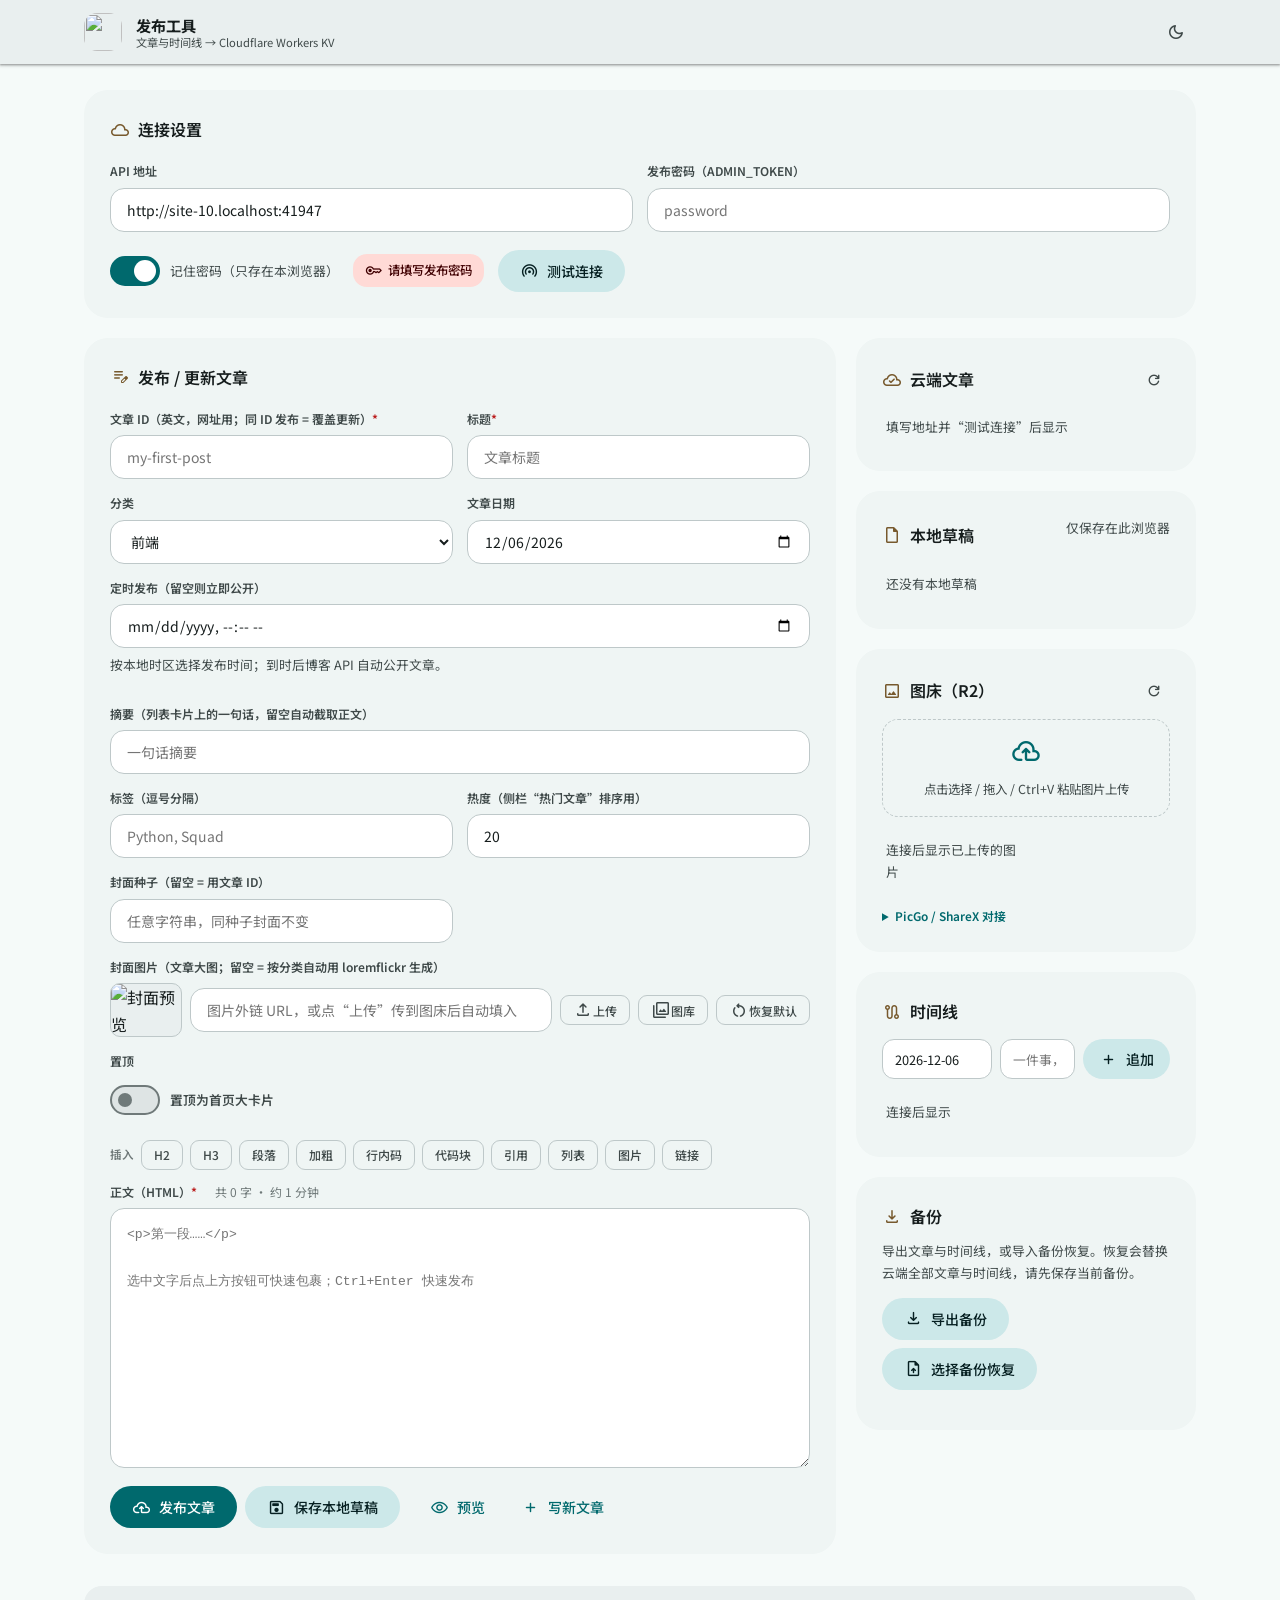
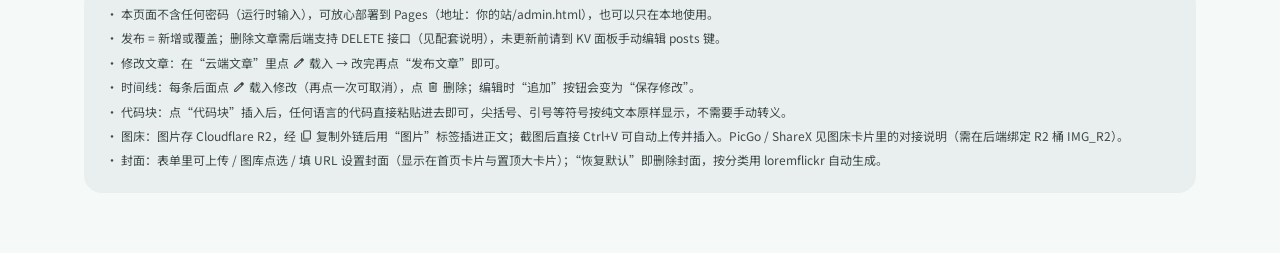
==== commit 8b15418f: "Add files via upload" ====
--- a/admin.html
+++ b/admin.html
@@ -156,8 +156,9 @@
 
 /* ---------------- 云端文章列表 ---------------- */
 .cloud-list { display: flex; flex-direction: column; gap: 4px; max-height: 430px; overflow-y: auto; }
-.cloud-item { display: flex; align-items: center; gap: 10px; padding: 10px 8px; border-radius: 14px; transition: background .2s; }
+.cloud-item { display: flex; align-items: center; gap: 10px; padding: 10px 8px; border-radius: 14px; transition: background .2s; cursor: pointer; }
 .cloud-item:hover { background: var(--md-surface-container); }
+.cloud-item:focus-visible { outline: 2px solid var(--md-primary); outline-offset: 2px; }
 .ci-main { flex: 1; min-width: 0; }
 .ci-main b { display: flex; align-items: center; gap: 4px; font-size: .85rem; font-weight: 500; white-space: nowrap; overflow: hidden; text-overflow: ellipsis; }
 .ci-main .star { font-size: 15px; color: var(--md-tertiary); font-variation-settings: 'FILL' 1; flex: none; }
@@ -557,7 +558,7 @@
     if (!posts.length) { box.innerHTML = '<p class="placeholder">KV 里还没有文章，发布第一篇吧！</p>'; return; }
     const editingId = $('#pId').value.trim();
     box.innerHTML = posts.map(p => `
-      <div class="cloud-item" data-id="${esc(p.id)}">
+      <div class="cloud-item" data-id="${esc(p.id)}" tabindex="0" role="group" aria-label="文章：${esc(p.title)}">
         <div class="ci-main">
           <b>${p.featured ? '<span class="msr star" title="置顶">star</span>' : ''}${esc(p.title)}</b>
           <span>${esc(p.date)} · ${esc(p.category)}${p.publishAt && Date.parse(p.publishAt) > Date.now() ? ' · <i class="editing-flag">定时至 ' + esc(new Date(p.publishAt).toLocaleString()) + '</i>' : ''}${p.id === editingId ? ' · <i class="editing-flag">编辑中</i>' : ''}</span>
@@ -577,6 +578,12 @@
     if (!act || act.dataset.act === 'edit') fillForm(p);
     else if (act.dataset.act === 'del') delPost(p);
   });
+  $('#cloudList').addEventListener('keydown', e => {
+    if ((e.key !== 'Enter' && e.key !== ' ') || e.target.closest('button')) return;
+    const item = e.target.closest('.cloud-item');
+    const p = item && posts.find(x => x.id === item.dataset.id);
+    if (p) { e.preventDefault(); fillForm(p); }
+  });
 
  
   const contentEl = $('#content');
@@ -598,13 +605,13 @@
       return;
     }
     box.innerHTML = drafts.map(d => `
-      <div class="cloud-item" data-draft-id="${esc(d.draftId)}">
+      <div class="cloud-item" data-draft-id="${esc(d.draftId)}" tabindex="0" role="group" aria-label="本地草稿：${esc(d.post.title || d.post.id || '未命名草稿')}">
         <div class="ci-main">
           <b>${esc(d.post.title || d.post.id || '未命名草稿')}</b>
-          <span>保存于 ${esc(new Date(d.updatedAt || Date.now()).toLocaleString())}</span>
+          <span>保存于 ${esc(new Date(d.updatedAt || Date.now()).toLocaleString())}${d.draftId === currentDraftId ? ' · <i class="editing-flag">编辑中</i>' : ''}</span>
         </div>
         <div class="ci-actions">
-          <button class="icon-btn sm" data-draft-act="edit" title="载入草稿"><span class="msr">edit</span></button>
+          <button class="icon-btn sm" data-draft-act="edit" title="载入编辑"><span class="msr">edit</span></button>
           <button class="icon-btn sm" data-draft-act="delete" title="删除草稿"><span class="msr">delete</span></button>
         </div>
       </div>`).join('');
@@ -665,10 +672,10 @@
   $('#localDraftList').addEventListener('click', e => {
     const row = e.target.closest('[data-draft-id]');
     const action = e.target.closest('[data-draft-act]');
-    if (!row || !action) return;
+    if (!row) return;
     const draft = readLocalDrafts().find(d => d.draftId === row.dataset.draftId);
     if (!draft) return;
-    if (action.dataset.draftAct === 'edit') {
+    if (!action || action.dataset.draftAct === 'edit') {
       fillForm(draft.post, draft.draftId);
       msg('info', '已载入本地草稿；编辑内容会继续保存在此浏览器', 'edit');
     } else if (action.dataset.draftAct === 'delete') {
@@ -678,6 +685,16 @@
       if (currentDraftId === draft.draftId) { currentDraftId = null; clearForm(); }
       renderLocalDrafts();
       msg('ok', '本地草稿已删除', 'delete');
+    }
+  });
+  $('#localDraftList').addEventListener('keydown', e => {
+    if ((e.key !== 'Enter' && e.key !== ' ') || e.target.closest('button')) return;
+    const row = e.target.closest('[data-draft-id]');
+    const draft = row && readLocalDrafts().find(d => d.draftId === row.dataset.draftId);
+    if (draft) {
+      e.preventDefault();
+      fillForm(draft.post, draft.draftId);
+      msg('info', '已载入本地草稿；编辑内容会继续保存在此浏览器', 'edit');
     }
   });
   $('.editor-card').addEventListener('input', queueDraftSave);
@@ -713,6 +730,7 @@
     currentDraftId = localDraftId;
     $('#draftSaveStatus').textContent = localDraftId ? '正在编辑本地草稿' : '';
     badge(p.id);
+    renderLocalDrafts(); renderCloud();
     updateStats(); renderPreview(); clearInvalid();
     msg('info', `已载入《${esc(p.title)}》，点“发布文章”即可覆盖更新`, 'edit');
     $('.editor-card').scrollIntoView({ behavior: 'smooth', block: 'start' });
@@ -730,6 +748,7 @@
     $('#featured').checked = false;
     contentEl.value = '';
     badge(null); clearInvalid(); updateStats(); renderPreview();
+    renderLocalDrafts(); renderCloud();
   }
   function clearInvalid() { $$('.invalid').forEach(el => el.classList.remove('invalid')); }
 
@@ -1300,4 +1319,4 @@
 })();
 </script>
 </body>
-</html>+</html>
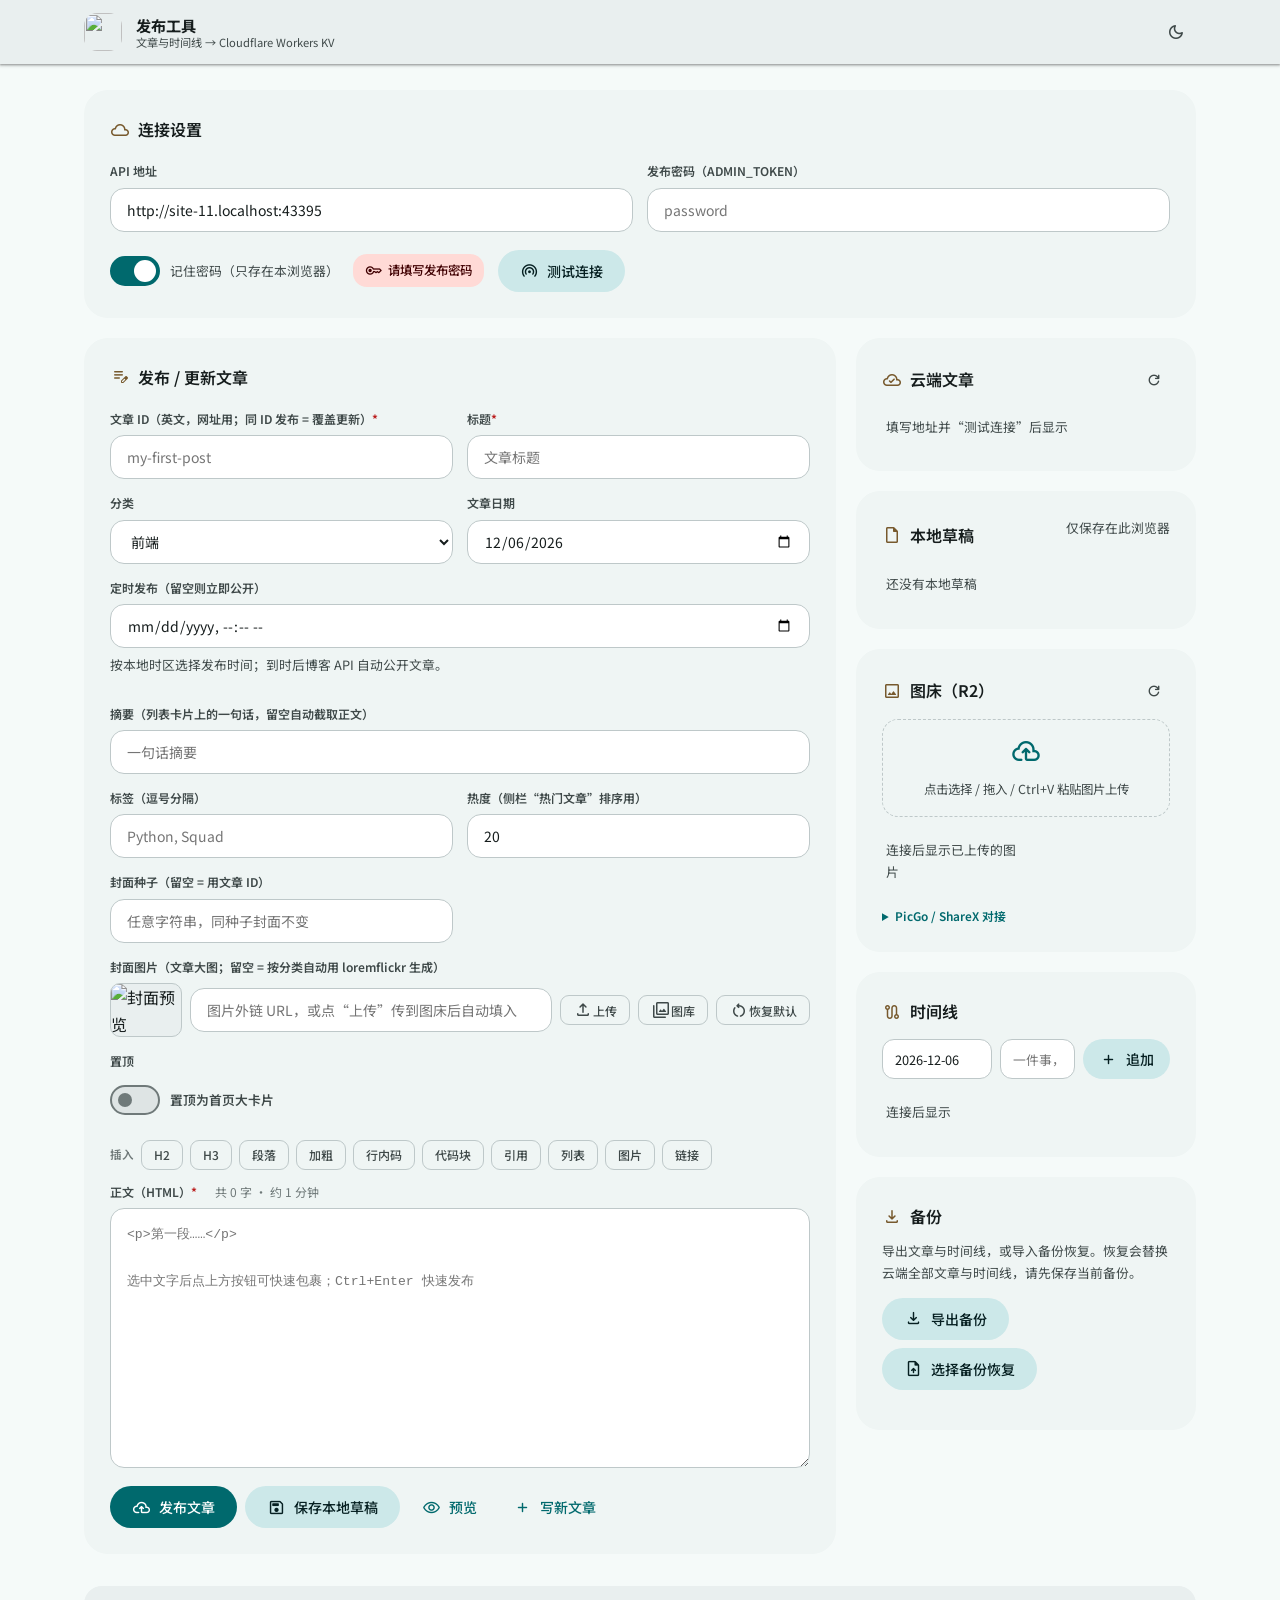
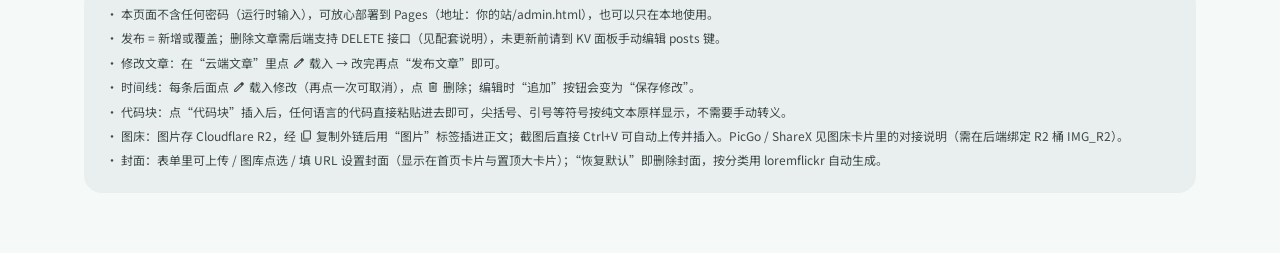
==== commit 8f970fb7: "Add files via upload" ====
--- a/admin.html
+++ b/admin.html
@@ -1,412 +1,1263 @@
 <!DOCTYPE html>
 <html lang="zh-CN">
+
 <head>
-<meta charset="UTF-8">
-<meta name="viewport" content="width=device-width, initial-scale=1">
-<title>发布工具</title>
-<meta name="robots" content="noindex">
-<link rel="icon" type="image/jpeg" href="1788099527648d80cbcbd6b06cbe7049e24d46d24d8a580a2.jpg">
-<link rel="preconnect" href="https://fonts.googleapis.com">
-<link rel="preconnect" href="https://fonts.gstatic.com" crossorigin>
-<link href="https://fonts.googleapis.com/css2?family=Noto+Sans+SC:wght@400;500;700&display=swap" rel="stylesheet">
-<link href="https://fonts.googleapis.com/css2?family=Material+Symbols+Rounded:opsz,wght,FILL,GRAD@20..48,300..600,0..1,0&display=block" rel="stylesheet">
-<style>
-
-:root {
-  --md-primary: #00696d; --md-on-primary: #ffffff;
-  --md-primary-container: #9cf1f2; --md-on-primary-container: #002021;
-  --md-secondary-container: #cce8e9; --md-on-secondary-container: #051f21;
-  --md-tertiary: #77592d; --md-tertiary-container: #ffdfa6; --md-on-tertiary-container: #271a00;
-  --md-error: #ba1a1a; --md-error-container: #ffdad6; --md-on-error-container: #410002;
-  --md-surface: #f5faf9; --md-on-surface: #161d1d;
-  --md-on-surface-variant: #3f4949; --md-outline: #6f7979; --md-outline-variant: #bec8c9;
-  --md-surface-container-low: #eff5f4; --md-surface-container: #e9efef;
-  --md-surface-container-high: #e3eaea; --md-surface-container-highest: #dee4e4;
-  --md-surface-container-lowest: #ffffff;
-  --elev-1: 0 1px 2px rgba(0,0,0,.3), 0 1px 3px 1px rgba(0,0,0,.15);
-  --ease: cubic-bezier(.2, 0, 0, 1);
-  --font-sans: 'Noto Sans SC', system-ui, -apple-system, 'Segoe UI', sans-serif;
-  --font-mono: ui-monospace, 'SF Mono', Consolas, monospace;
-}
-[data-theme="dark"] {
-  --md-primary: #80d4d5; --md-on-primary: #003738;
-  --md-primary-container: #004f51; --md-on-primary-container: #9cf1f2;
-  --md-secondary-container: #334b4d; --md-on-secondary-container: #cce8e9;
-  --md-tertiary: #e8c28c; --md-tertiary-container: #5d4212; --md-on-tertiary-container: #ffdfa6;
-  --md-error: #ffb4ab; --md-error-container: #93000a; --md-on-error-container: #ffdad6;
-  --md-surface: #0e1515; --md-on-surface: #dee4e4;
-  --md-on-surface-variant: #bec8c9; --md-outline: #899393; --md-outline-variant: #3f4949;
-  --md-surface-container-low: #161d1d; --md-surface-container: #1a2121;
-  --md-surface-container-high: #252b2b; --md-surface-container-highest: #303636;
-  --md-surface-container-lowest: #090f0f;
-}
-* { margin: 0; padding: 0; box-sizing: border-box; }
-body { font-family: var(--font-sans); background: var(--md-surface); color: var(--md-on-surface); line-height: 1.7; min-height: 100vh; transition: background-color .3s var(--ease), color .3s var(--ease); }
-img { display: block; }
-button { font-family: inherit; cursor: pointer; border: none; background: none; color: inherit; }
-::selection { background: var(--md-primary-container); color: var(--md-on-primary-container); }
-:focus-visible { outline: 2px solid var(--md-primary); outline-offset: 2px; border-radius: 4px; }
-::-webkit-scrollbar { width: 8px; height: 8px; }
-::-webkit-scrollbar-thumb { background: var(--md-outline-variant); border-radius: 8px; }
-.msr { font-family: 'Material Symbols Rounded'; font-weight: normal; font-style: normal; font-size: 20px; line-height: 1; display: inline-block; -webkit-font-feature-settings: 'liga'; -webkit-font-smoothing: antialiased; user-select: none; }
-
-/* ---------------- 顶部应用栏 ---------------- */
-.top-app-bar { position: sticky; top: 0; z-index: 50; background: var(--md-surface-container); box-shadow: var(--elev-1); }
-.bar-inner { max-width: 1160px; margin: 0 auto; height: 64px; padding: 0 24px; display: flex; align-items: center; gap: 14px; }
-.avatar { width: 38px; height: 38px; border-radius: 13px; object-fit: cover; }
-.bar-title b { display: block; font-size: .95rem; line-height: 1.4; }
-.bar-title span { display: block; font-size: .7rem; color: var(--md-on-surface-variant); line-height: 1.2; }
-.bar-actions { margin-left: auto; }
-
-/* ---------------- 布局 ---------------- */
-.container { max-width: 1160px; margin: 0 auto; padding: 26px 24px 60px; }
-.card { background: var(--md-surface-container-low); border-radius: 24px; padding: 26px; }
-.card-title { display: flex; align-items: center; gap: 8px; font-size: 1rem; font-weight: 600; }
-.card-title .msr { font-size: 20px; color: var(--md-tertiary); }
-.conn-grid { display: grid; grid-template-columns: 1fr 1fr; gap: 14px; margin-top: 18px; }
-.main-grid { display: grid; grid-template-columns: minmax(0, 1fr) 340px; gap: 20px; margin-top: 20px; align-items: start; }
-.side { display: flex; flex-direction: column; gap: 20px; }
-.side-head { display: flex; align-items: center; justify-content: space-between; margin-bottom: 12px; }
-.side-desc { font-size: .8rem; color: var(--md-on-surface-variant); margin-bottom: 14px; }
-
-/* ---------------- 表单 ---------------- */
-.field { display: flex; flex-direction: column; gap: 6px; min-width: 0; }
-.field label { font-size: .75rem; font-weight: 600; color: var(--md-on-surface-variant); }
-.field label i { color: var(--md-error); font-style: normal; }
-.field .count { font-weight: 400; color: var(--md-outline); margin-left: 6px; }
-.field input, .field select, .field textarea {
-  width: 100%; height: 44px; padding: 0 16px; border-radius: 14px;
-  border: 1px solid var(--md-outline-variant); background: var(--md-surface-container-lowest);
-  color: var(--md-on-surface); font: .875rem var(--font-sans); outline: none;
-  transition: border-color .2s;
-}
-.field input:focus, .field select:focus, .field textarea:focus { border-color: var(--md-primary); }
-.field input.invalid, .field textarea.invalid { border-color: var(--md-error); }
-.field textarea { height: auto; min-height: 260px; padding: 14px 16px; resize: vertical; font-family: var(--font-mono); font-size: .82rem; line-height: 1.8; }
-.form-grid { display: grid; grid-template-columns: repeat(2, 1fr); gap: 14px; margin-top: 18px; }
-.span-2 { grid-column: 1 / -1; }
-
-/* ---------------- 按钮 / Chips / 图标 ---------------- */
-.btn { display: inline-flex; align-items: center; justify-content: center; gap: 8px; height: 42px; padding: 0 22px; border-radius: 21px; font-size: .875rem; font-weight: 500; position: relative; transition: box-shadow .25s, opacity .2s; }
-.btn:disabled { opacity: .55; cursor: default; }
-.btn .msr { font-size: 19px; }
-.btn-filled { background: var(--md-primary); color: var(--md-on-primary); }
-.btn-filled:hover:not(:disabled) { box-shadow: var(--elev-1); }
-.btn-tonal { background: var(--md-secondary-container); color: var(--md-on-secondary-container); }
-.btn-text { color: var(--md-primary); padding: 0 14px; }
-.icon-btn { width: 40px; height: 40px; border-radius: 50%; display: grid; place-items: center; color: var(--md-on-surface-variant); position: relative; transition: color .2s; }
-.icon-btn:hover { color: var(--md-on-surface); }
-.icon-btn.sm { width: 32px; height: 32px; } .icon-btn.sm .msr { font-size: 18px; }
-.btn::after, .icon-btn::after, .chip::after { content: ""; position: absolute; inset: 0; border-radius: inherit; background: currentColor; opacity: 0; pointer-events: none; transition: opacity .18s; }
-.btn:hover::after, .icon-btn:hover::after, .chip:hover::after { opacity: .08; }
-.btn:active::after, .icon-btn:active::after { opacity: .12; }
-.chip { display: inline-flex; align-items: center; height: 30px; padding: 0 12px; border-radius: 9px; border: 1px solid var(--md-outline-variant); color: var(--md-on-surface-variant); font-size: .75rem; font-weight: 500; position: relative; background: transparent; }
-.chip:hover { border-color: var(--md-outline); }
-
-/* ---------------- 开关（M3 Switch） ---------------- */
-.switch { display: inline-flex; align-items: center; gap: 10px; cursor: pointer; }
-.switch input { display: none; }
-.track { width: 50px; height: 30px; border-radius: 15px; background: var(--md-surface-container-highest); border: 2px solid var(--md-outline); position: relative; flex: none; transition: .25s var(--ease); }
-.thumb { position: absolute; left: 6px; top: 50%; transform: translateY(-50%); width: 14px; height: 14px; border-radius: 50%; background: var(--md-outline); transition: .25s var(--ease); }
-.switch input:checked + .track { background: var(--md-primary); border-color: var(--md-primary); }
-.switch input:checked + .track .thumb { left: 22px; width: 22px; height: 22px; background: var(--md-on-primary); }
-.switch-label { font-size: .8rem; color: var(--md-on-surface-variant); }
-
-/* ---------------- 连接状态 / 消息 ---------------- */
-.conn-actions { display: flex; align-items: center; gap: 14px; margin-top: 18px; flex-wrap: wrap; }
-.conn-status { display: inline-flex; align-items: center; gap: 6px; font-size: .78rem; font-weight: 500; color: var(--md-on-surface-variant); padding: 6px 12px; border-radius: 14px; background: var(--md-surface-container-high); }
-.conn-status .msr { font-size: 17px; }
-.conn-status.ok { color: var(--md-on-secondary-container); background: var(--md-secondary-container); }
-.conn-status.err { color: var(--md-on-error-container); background: var(--md-error-container); }
-.msg { display: none; align-items: center; gap: 10px; margin-top: 16px; padding: 12px 16px; border-radius: 14px; font-size: .83rem; }
-.msg.show { display: flex; }
-.msg .msr { font-size: 19px; flex: none; }
-.msg.ok { background: var(--md-secondary-container); color: var(--md-on-secondary-container); }
-.msg.err { background: var(--md-error-container); color: var(--md-on-error-container); }
-.msg.info { background: var(--md-surface-container-high); color: var(--md-on-surface); }
-
-/* ---------------- 编辑器 ---------------- */
-.editor-head { display: flex; align-items: center; justify-content: space-between; gap: 10px; flex-wrap: wrap; }
-.badge { font-size: .72rem; font-weight: 600; color: var(--md-on-tertiary-container); background: var(--md-tertiary-container); padding: 4px 12px; border-radius: 12px; }
-.insert-bar { display: flex; align-items: center; gap: 7px; flex-wrap: wrap; margin: 18px 0 12px; }
-.insert-label { font-size: .72rem; font-weight: 600; color: var(--md-outline); }
-.editor-actions { display: flex; gap: 8px; margin-top: 18px; flex-wrap: wrap; }
-.preview-box { margin-top: 14px; border: 1px dashed var(--md-outline-variant); border-radius: 16px; padding: 18px 20px; }
-.preview-title { font-size: .72rem; font-weight: 600; letter-spacing: .1em; color: var(--md-outline); margin-bottom: 10px; }
-.placeholder { font-size: .8rem; color: var(--md-on-surface-variant); padding: 8px 4px; }
-
-/* 预览区排版（博客正文迷你版） */
-.prose { font-size: .92rem; line-height: 1.9; }
-.prose p { margin-bottom: 1em; }
-.prose h2 { display: flex; align-items: center; gap: 8px; font-size: 1.15rem; margin: 1.4em 0 .7em; }
-.prose h2::before { content: ""; width: 4px; height: 16px; border-radius: 2px; background: var(--md-primary); }
-.prose h3 { font-size: 1rem; margin: 1.2em 0 .6em; }
-.prose strong { font-weight: 600; }
-.prose code { font-family: var(--font-mono); font-size: .85em; background: var(--md-secondary-container); color: var(--md-on-secondary-container); padding: 2px 6px; border-radius: 6px; }
-.prose pre { background: var(--md-surface-container-high); border: 1px solid var(--md-outline-variant); border-radius: 12px; padding: 14px 16px; overflow-x: auto; margin: 1.2em 0; }
-.prose pre code { background: none; padding: 0; font-size: .8rem; }
-.prose blockquote { border-left: 3px solid var(--md-primary); background: var(--md-surface-container); border-radius: 4px 14px 14px 4px; padding: 10px 16px; margin: 1.2em 0; }
-.prose ul { list-style: none; padding-left: 4px; margin: 1em 0; }
-.prose li { position: relative; padding-left: 20px; margin-bottom: .4em; }
-.prose li::before { content: ""; position: absolute; left: 2px; top: .7em; width: 6px; height: 6px; border-radius: 50%; background: var(--md-tertiary); }
-.prose figure { margin: 1.2em 0; }
-.prose figure img { border-radius: 14px; width: 100%; }
-.prose figcaption { text-align: center; font-size: .75rem; color: var(--md-on-surface-variant); margin-top: 6px; }
-.prose a { color: var(--md-primary); }
-
-/* ---------------- 云端文章列表 ---------------- */
-.cloud-list { display: flex; flex-direction: column; gap: 4px; max-height: 430px; overflow-y: auto; }
-.cloud-item { display: flex; align-items: center; gap: 10px; padding: 10px 8px; border-radius: 14px; transition: background .2s; cursor: pointer; }
-.cloud-item:hover { background: var(--md-surface-container); }
-.cloud-item:focus-visible { outline: 2px solid var(--md-primary); outline-offset: 2px; }
-.ci-main { flex: 1; min-width: 0; }
-.ci-main b { display: flex; align-items: center; gap: 4px; font-size: .85rem; font-weight: 500; white-space: nowrap; overflow: hidden; text-overflow: ellipsis; }
-.ci-main .star { font-size: 15px; color: var(--md-tertiary); font-variation-settings: 'FILL' 1; flex: none; }
-.ci-main span { font-size: .72rem; color: var(--md-on-surface-variant); }
-.editing-flag { color: var(--md-primary); font-style: normal; font-weight: 600; }
-.ci-actions { display: flex; gap: 2px; flex: none; }
-
-/* ---------------- 图床（R2） ---------------- */
-.drop-zone { margin-bottom: 14px; border: 1.5px dashed var(--md-outline-variant); border-radius: 16px; padding: 16px 12px; text-align: center; cursor: pointer; transition: border-color .2s, background .2s; }
-.drop-zone:hover, .drop-zone.over { border-color: var(--md-primary); background: var(--md-surface-container); }
-.drop-zone .msr { font-size: 30px; color: var(--md-primary); }
-.drop-zone p { font-size: .78rem; color: var(--md-on-surface-variant); margin-top: 6px; }
-.img-grid { display: grid; grid-template-columns: repeat(2, 1fr); gap: 10px; max-height: 340px; overflow-y: auto; }
-.img-cell { position: relative; border-radius: 14px; overflow: hidden; background: var(--md-surface-container); aspect-ratio: 4 / 3; }
-.img-cell img { width: 100%; height: 100%; object-fit: cover; }
-.img-cell .img-ops { position: absolute; inset: auto 0 0 0; display: flex; justify-content: center; gap: 2px; padding: 4px 0; background: linear-gradient(transparent, rgba(0,0,0,.55)); opacity: 0; transition: opacity .2s; }
-.img-cell:hover .img-ops { opacity: 1; }
-.img-cell .img-ops .icon-btn { color: #fff; width: 30px; height: 30px; }
-.img-cell .img-ops .icon-btn .msr { font-size: 17px; }
-.api-tip { margin-top: 14px; font-size: .74rem; color: var(--md-on-surface-variant); line-height: 1.8; }
-.api-tip code { font-family: var(--font-mono); font-size: .72rem; background: var(--md-surface-container-high); padding: 1px 6px; border-radius: 6px; word-break: break-all; }
-.api-tip summary { cursor: pointer; font-weight: 600; color: var(--md-primary); }
-.api-tip pre { background: var(--md-surface-container-high); border-radius: 10px; padding: 10px 12px; overflow-x: auto; font: .72rem/1.7 var(--font-mono); margin: 8px 0; white-space: pre; }
-
-/* ---------------- 封面图片 ---------------- */
-.cover-row { display: flex; align-items: center; gap: 8px; }
-.cover-row input { flex: 1; min-width: 0; width: auto; }
-.cover-preview { width: 72px; height: 54px; border-radius: 10px; object-fit: cover; border: 1px solid var(--md-outline-variant); background: var(--md-surface-container); flex: none; }
-.img-grid.picking { outline: 2px dashed var(--md-primary); outline-offset: 3px; border-radius: 14px; }
-.img-more { grid-column: 1 / -1; display: inline-flex; align-items: center; justify-content: center; gap: 6px; height: 38px; border-radius: 12px; border: 1px dashed var(--md-outline-variant); color: var(--md-primary); font-size: .78rem; font-weight: 500; }
-.img-more:hover { border-color: var(--md-primary); background: var(--md-surface-container); }
-.img-more:disabled { opacity: .55; cursor: default; }
-.img-more .msr { font-size: 18px; }
-
-.tl-form { display: flex; gap: 8px; margin-bottom: 14px; }
-.tl-form input { height: 40px; padding: 0 12px; border-radius: 12px; border: 1px solid var(--md-outline-variant); background: var(--md-surface-container-lowest); color: var(--md-on-surface); font: .8rem var(--font-sans); outline: none; }
-.tl-form input:focus { border-color: var(--md-primary); }
-.tl-form input[type="text"] { flex: 1; min-width: 0; }
-.tl-form .btn { height: 40px; padding: 0 16px; flex: none; }
-.tl-list { display: flex; flex-direction: column; gap: 8px; max-height: 280px; overflow-y: auto; }
-.tl-row { display: flex; flex-direction: column; padding: 8px 12px; border-radius: 12px; background: var(--md-surface-container); }
-.tl-row b { font: 600 .75rem var(--font-mono); color: var(--md-primary); }
-.tl-row p { font-size: .8rem; color: var(--md-on-surface-variant); }
-.tl-top { display: flex; align-items: center; gap: 6px; }
-.tl-main { flex: 1; min-width: 0; }
-.tl-row.editing { box-shadow: inset 0 0 0 1.5px var(--md-primary); }
-
-.tips { margin-top: 32px; padding: 18px 22px; border-radius: 18px; background: var(--md-surface-container); font-size: .75rem; color: var(--md-on-surface-variant); }
-.tips p { margin-bottom: 4px; }
-
-
-@media (max-width: 960px) {
-  .main-grid { grid-template-columns: 1fr; }
-  .conn-grid { grid-template-columns: 1fr; }
-}
-@media (max-width: 620px) {
-  .container { padding: 18px 14px 48px; }
-  .form-grid { grid-template-columns: 1fr; }
-  .span-2 { grid-column: auto; }
-  .tl-form { flex-wrap: wrap; }
-  .tl-form input[type="text"] { flex-basis: 100%; }
-}
-@media (prefers-reduced-motion: reduce) { *, *::before, *::after { transition-duration: .01ms !important; } }
-</style>
+  <meta charset="UTF-8">
+  <meta name="viewport" content="width=device-width, initial-scale=1">
+  <title>发布工具</title>
+  <meta name="robots" content="noindex">
+  <link rel="icon" type="image/jpeg" href="1788099527648d80cbcbd6b06cbe7049e24d46d24d8a580a2.jpg">
+  <link rel="preconnect" href="https://fonts.googleapis.com">
+  <link rel="preconnect" href="https://fonts.gstatic.com" crossorigin>
+  <link href="https://fonts.googleapis.com/css2?family=Noto+Sans+SC:wght@400;500;700&display=swap" rel="stylesheet">
+  <link
+    href="https://fonts.googleapis.com/css2?family=Material+Symbols+Rounded:opsz,wght,FILL,GRAD@20..48,300..600,0..1,0&display=block"
+    rel="stylesheet">
+  <style>
+    :root {
+      --md-primary: #00696d;
+      --md-on-primary: #ffffff;
+      --md-primary-container: #9cf1f2;
+      --md-on-primary-container: #002021;
+      --md-secondary-container: #cce8e9;
+      --md-on-secondary-container: #051f21;
+      --md-tertiary: #77592d;
+      --md-tertiary-container: #ffdfa6;
+      --md-on-tertiary-container: #271a00;
+      --md-error: #ba1a1a;
+      --md-error-container: #ffdad6;
+      --md-on-error-container: #410002;
+      --md-surface: #f5faf9;
+      --md-on-surface: #161d1d;
+      --md-on-surface-variant: #3f4949;
+      --md-outline: #6f7979;
+      --md-outline-variant: #bec8c9;
+      --md-surface-container-low: #eff5f4;
+      --md-surface-container: #e9efef;
+      --md-surface-container-high: #e3eaea;
+      --md-surface-container-highest: #dee4e4;
+      --md-surface-container-lowest: #ffffff;
+      --elev-1: 0 1px 2px rgba(0, 0, 0, .3), 0 1px 3px 1px rgba(0, 0, 0, .15);
+      --ease: cubic-bezier(.2, 0, 0, 1);
+      --font-sans: 'Noto Sans SC', system-ui, -apple-system, 'Segoe UI', sans-serif;
+      --font-mono: ui-monospace, 'SF Mono', Consolas, monospace;
+    }
+
+    [data-theme="dark"] {
+      --md-primary: #80d4d5;
+      --md-on-primary: #003738;
+      --md-primary-container: #004f51;
+      --md-on-primary-container: #9cf1f2;
+      --md-secondary-container: #334b4d;
+      --md-on-secondary-container: #cce8e9;
+      --md-tertiary: #e8c28c;
+      --md-tertiary-container: #5d4212;
+      --md-on-tertiary-container: #ffdfa6;
+      --md-error: #ffb4ab;
+      --md-error-container: #93000a;
+      --md-on-error-container: #ffdad6;
+      --md-surface: #0e1515;
+      --md-on-surface: #dee4e4;
+      --md-on-surface-variant: #bec8c9;
+      --md-outline: #899393;
+      --md-outline-variant: #3f4949;
+      --md-surface-container-low: #161d1d;
+      --md-surface-container: #1a2121;
+      --md-surface-container-high: #252b2b;
+      --md-surface-container-highest: #303636;
+      --md-surface-container-lowest: #090f0f;
+    }
+
+    * {
+      margin: 0;
+      padding: 0;
+      box-sizing: border-box;
+    }
+
+    body {
+      font-family: var(--font-sans);
+      background: var(--md-surface);
+      color: var(--md-on-surface);
+      line-height: 1.7;
+      min-height: 100vh;
+      transition: background-color .3s var(--ease), color .3s var(--ease);
+    }
+
+    img {
+      display: block;
+    }
+
+    button {
+      font-family: inherit;
+      cursor: pointer;
+      border: none;
+      background: none;
+      color: inherit;
+    }
+
+    ::selection {
+      background: var(--md-primary-container);
+      color: var(--md-on-primary-container);
+    }
+
+    :focus-visible {
+      outline: 2px solid var(--md-primary);
+      outline-offset: 2px;
+      border-radius: 4px;
+    }
+
+    ::-webkit-scrollbar {
+      width: 8px;
+      height: 8px;
+    }
+
+    ::-webkit-scrollbar-thumb {
+      background: var(--md-outline-variant);
+      border-radius: 8px;
+    }
+
+    .msr {
+      font-family: 'Material Symbols Rounded';
+      font-weight: normal;
+      font-style: normal;
+      font-size: 20px;
+      line-height: 1;
+      display: inline-block;
+      -webkit-font-feature-settings: 'liga';
+      -webkit-font-smoothing: antialiased;
+      user-select: none;
+    }
+
+    /* ---------------- 顶部应用栏 ---------------- */
+    .top-app-bar {
+      position: sticky;
+      top: 0;
+      z-index: 50;
+      background: var(--md-surface-container);
+      box-shadow: var(--elev-1);
+    }
+
+    .bar-inner {
+      max-width: 1160px;
+      margin: 0 auto;
+      height: 64px;
+      padding: 0 24px;
+      display: flex;
+      align-items: center;
+      gap: 14px;
+    }
+
+    .avatar {
+      width: 38px;
+      height: 38px;
+      border-radius: 13px;
+      object-fit: cover;
+    }
+
+    .bar-title b {
+      display: block;
+      font-size: .95rem;
+      line-height: 1.4;
+    }
+
+    .bar-title span {
+      display: block;
+      font-size: .7rem;
+      color: var(--md-on-surface-variant);
+      line-height: 1.2;
+    }
+
+    .bar-actions {
+      margin-left: auto;
+    }
+
+    /* ---------------- 布局 ---------------- */
+    .container {
+      max-width: 1160px;
+      margin: 0 auto;
+      padding: 26px 24px 60px;
+    }
+
+    .card {
+      background: var(--md-surface-container-low);
+      border-radius: 24px;
+      padding: 26px;
+    }
+
+    .card-title {
+      display: flex;
+      align-items: center;
+      gap: 8px;
+      font-size: 1rem;
+      font-weight: 600;
+    }
+
+    .card-title .msr {
+      font-size: 20px;
+      color: var(--md-tertiary);
+    }
+
+    .conn-grid {
+      display: grid;
+      grid-template-columns: 1fr 1fr;
+      gap: 14px;
+      margin-top: 18px;
+    }
+
+    .main-grid {
+      display: grid;
+      grid-template-columns: minmax(0, 1fr) 340px;
+      gap: 20px;
+      margin-top: 20px;
+      align-items: start;
+    }
+
+    .side {
+      display: flex;
+      flex-direction: column;
+      gap: 20px;
+    }
+
+    .side-head {
+      display: flex;
+      align-items: center;
+      justify-content: space-between;
+      margin-bottom: 12px;
+    }
+
+    .side-desc {
+      font-size: .8rem;
+      color: var(--md-on-surface-variant);
+      margin-bottom: 14px;
+    }
+
+    /* ---------------- 表单 ---------------- */
+    .field {
+      display: flex;
+      flex-direction: column;
+      gap: 6px;
+      min-width: 0;
+    }
+
+    .field label {
+      font-size: .75rem;
+      font-weight: 600;
+      color: var(--md-on-surface-variant);
+    }
+
+    .field label i {
+      color: var(--md-error);
+      font-style: normal;
+    }
+
+    .field .count {
+      font-weight: 400;
+      color: var(--md-outline);
+      margin-left: 6px;
+    }
+
+    .field input,
+    .field select,
+    .field textarea {
+      width: 100%;
+      height: 44px;
+      padding: 0 16px;
+      border-radius: 14px;
+      border: 1px solid var(--md-outline-variant);
+      background: var(--md-surface-container-lowest);
+      color: var(--md-on-surface);
+      font: .875rem var(--font-sans);
+      outline: none;
+      transition: border-color .2s;
+    }
+
+    .field input:focus,
+    .field select:focus,
+    .field textarea:focus {
+      border-color: var(--md-primary);
+    }
+
+    .field input.invalid,
+    .field textarea.invalid {
+      border-color: var(--md-error);
+    }
+
+    .field textarea {
+      height: auto;
+      min-height: 260px;
+      padding: 14px 16px;
+      resize: vertical;
+      font-family: var(--font-mono);
+      font-size: .82rem;
+      line-height: 1.8;
+    }
+
+    .form-grid {
+      display: grid;
+      grid-template-columns: repeat(2, 1fr);
+      gap: 14px;
+      margin-top: 18px;
+    }
+
+    .span-2 {
+      grid-column: 1 / -1;
+    }
+
+    /* ---------------- 按钮 / Chips / 图标 ---------------- */
+    .btn {
+      display: inline-flex;
+      align-items: center;
+      justify-content: center;
+      gap: 8px;
+      height: 42px;
+      padding: 0 22px;
+      border-radius: 21px;
+      font-size: .875rem;
+      font-weight: 500;
+      position: relative;
+      transition: box-shadow .25s, opacity .2s;
+    }
+
+    .btn:disabled {
+      opacity: .55;
+      cursor: default;
+    }
+
+    .btn .msr {
+      font-size: 19px;
+    }
+
+    .btn-filled {
+      background: var(--md-primary);
+      color: var(--md-on-primary);
+    }
+
+    .btn-filled:hover:not(:disabled) {
+      box-shadow: var(--elev-1);
+    }
+
+    .btn-tonal {
+      background: var(--md-secondary-container);
+      color: var(--md-on-secondary-container);
+    }
+
+    .btn-text {
+      color: var(--md-primary);
+      padding: 0 14px;
+    }
+
+    .icon-btn {
+      width: 40px;
+      height: 40px;
+      border-radius: 50%;
+      display: grid;
+      place-items: center;
+      color: var(--md-on-surface-variant);
+      position: relative;
+      transition: color .2s;
+    }
+
+    .icon-btn:hover {
+      color: var(--md-on-surface);
+    }
+
+    .icon-btn.sm {
+      width: 32px;
+      height: 32px;
+    }
+
+    .icon-btn.sm .msr {
+      font-size: 18px;
+    }
+
+    .btn::after,
+    .icon-btn::after,
+    .chip::after {
+      content: "";
+      position: absolute;
+      inset: 0;
+      border-radius: inherit;
+      background: currentColor;
+      opacity: 0;
+      pointer-events: none;
+      transition: opacity .18s;
+    }
+
+    .btn:hover::after,
+    .icon-btn:hover::after,
+    .chip:hover::after {
+      opacity: .08;
+    }
+
+    .btn:active::after,
+    .icon-btn:active::after {
+      opacity: .12;
+    }
+
+    .chip {
+      display: inline-flex;
+      align-items: center;
+      height: 30px;
+      padding: 0 12px;
+      border-radius: 9px;
+      border: 1px solid var(--md-outline-variant);
+      color: var(--md-on-surface-variant);
+      font-size: .75rem;
+      font-weight: 500;
+      position: relative;
+      background: transparent;
+    }
+
+    .chip:hover {
+      border-color: var(--md-outline);
+    }
+
+    /* ---------------- 开关（M3 Switch） ---------------- */
+    .switch {
+      display: inline-flex;
+      align-items: center;
+      gap: 10px;
+      cursor: pointer;
+    }
+
+    .switch input {
+      display: none;
+    }
+
+    .track {
+      width: 50px;
+      height: 30px;
+      border-radius: 15px;
+      background: var(--md-surface-container-highest);
+      border: 2px solid var(--md-outline);
+      position: relative;
+      flex: none;
+      transition: .25s var(--ease);
+    }
+
+    .thumb {
+      position: absolute;
+      left: 6px;
+      top: 50%;
+      transform: translateY(-50%);
+      width: 14px;
+      height: 14px;
+      border-radius: 50%;
+      background: var(--md-outline);
+      transition: .25s var(--ease);
+    }
+
+    .switch input:checked+.track {
+      background: var(--md-primary);
+      border-color: var(--md-primary);
+    }
+
+    .switch input:checked+.track .thumb {
+      left: 22px;
+      width: 22px;
+      height: 22px;
+      background: var(--md-on-primary);
+    }
+
+    .switch-label {
+      font-size: .8rem;
+      color: var(--md-on-surface-variant);
+    }
+
+    /* ---------------- 连接状态 / 消息 ---------------- */
+    .conn-actions {
+      display: flex;
+      align-items: center;
+      gap: 14px;
+      margin-top: 18px;
+      flex-wrap: wrap;
+    }
+
+    .conn-status {
+      display: inline-flex;
+      align-items: center;
+      gap: 6px;
+      font-size: .78rem;
+      font-weight: 500;
+      color: var(--md-on-surface-variant);
+      padding: 6px 12px;
+      border-radius: 14px;
+      background: var(--md-surface-container-high);
+    }
+
+    .conn-status .msr {
+      font-size: 17px;
+    }
+
+    .conn-status.ok {
+      color: var(--md-on-secondary-container);
+      background: var(--md-secondary-container);
+    }
+
+    .conn-status.err {
+      color: var(--md-on-error-container);
+      background: var(--md-error-container);
+    }
+
+    .msg {
+      display: none;
+      align-items: center;
+      gap: 10px;
+      margin-top: 16px;
+      padding: 12px 16px;
+      border-radius: 14px;
+      font-size: .83rem;
+    }
+
+    .msg.show {
+      display: flex;
+    }
+
+    .msg .msr {
+      font-size: 19px;
+      flex: none;
+    }
+
+    .msg.ok {
+      background: var(--md-secondary-container);
+      color: var(--md-on-secondary-container);
+    }
+
+    .msg.err {
+      background: var(--md-error-container);
+      color: var(--md-on-error-container);
+    }
+
+    .msg.info {
+      background: var(--md-surface-container-high);
+      color: var(--md-on-surface);
+    }
+
+    /* ---------------- 编辑器 ---------------- */
+    .editor-head {
+      display: flex;
+      align-items: center;
+      justify-content: space-between;
+      gap: 10px;
+      flex-wrap: wrap;
+    }
+
+    .badge {
+      font-size: .72rem;
+      font-weight: 600;
+      color: var(--md-on-tertiary-container);
+      background: var(--md-tertiary-container);
+      padding: 4px 12px;
+      border-radius: 12px;
+    }
+
+    .insert-bar {
+      display: flex;
+      align-items: center;
+      gap: 7px;
+      flex-wrap: wrap;
+      margin: 18px 0 12px;
+    }
+
+    .insert-label {
+      font-size: .72rem;
+      font-weight: 600;
+      color: var(--md-outline);
+    }
+
+    .editor-actions {
+      display: flex;
+      gap: 8px;
+      margin-top: 18px;
+      flex-wrap: wrap;
+    }
+
+    .preview-box {
+      margin-top: 14px;
+      border: 1px dashed var(--md-outline-variant);
+      border-radius: 16px;
+      padding: 18px 20px;
+    }
+
+    .preview-title {
+      font-size: .72rem;
+      font-weight: 600;
+      letter-spacing: .1em;
+      color: var(--md-outline);
+      margin-bottom: 10px;
+    }
+
+    .placeholder {
+      font-size: .8rem;
+      color: var(--md-on-surface-variant);
+      padding: 8px 4px;
+    }
+
+    /* 预览区排版（博客正文迷你版） */
+    .prose {
+      font-size: .92rem;
+      line-height: 1.9;
+    }
+
+    .prose p {
+      margin-bottom: 1em;
+    }
+
+    .prose h2 {
+      display: flex;
+      align-items: center;
+      gap: 8px;
+      font-size: 1.15rem;
+      margin: 1.4em 0 .7em;
+    }
+
+    .prose h2::before {
+      content: "";
+      width: 4px;
+      height: 16px;
+      border-radius: 2px;
+      background: var(--md-primary);
+    }
+
+    .prose h3 {
+      font-size: 1rem;
+      margin: 1.2em 0 .6em;
+    }
+
+    .prose strong {
+      font-weight: 600;
+    }
+
+    .prose code {
+      font-family: var(--font-mono);
+      font-size: .85em;
+      background: var(--md-secondary-container);
+      color: var(--md-on-secondary-container);
+      padding: 2px 6px;
+      border-radius: 6px;
+    }
+
+    .prose pre {
+      background: var(--md-surface-container-high);
+      border: 1px solid var(--md-outline-variant);
+      border-radius: 12px;
+      padding: 14px 16px;
+      overflow-x: auto;
+      margin: 1.2em 0;
+    }
+
+    .prose pre code {
+      background: none;
+      padding: 0;
+      font-size: .8rem;
+    }
+
+    .prose blockquote {
+      border-left: 3px solid var(--md-primary);
+      background: var(--md-surface-container);
+      border-radius: 4px 14px 14px 4px;
+      padding: 10px 16px;
+      margin: 1.2em 0;
+    }
+
+    .prose ul {
+      list-style: none;
+      padding-left: 4px;
+      margin: 1em 0;
+    }
+
+    .prose li {
+      position: relative;
+      padding-left: 20px;
+      margin-bottom: .4em;
+    }
+
+    .prose li::before {
+      content: "";
+      position: absolute;
+      left: 2px;
+      top: .7em;
+      width: 6px;
+      height: 6px;
+      border-radius: 50%;
+      background: var(--md-tertiary);
+    }
+
+    .prose figure {
+      margin: 1.2em 0;
+    }
+
+    .prose figure img {
+      border-radius: 14px;
+      width: 100%;
+    }
+
+    .prose figcaption {
+      text-align: center;
+      font-size: .75rem;
+      color: var(--md-on-surface-variant);
+      margin-top: 6px;
+    }
+
+    .prose a {
+      color: var(--md-primary);
+    }
+
+    /* ---------------- 云端文章列表 ---------------- */
+    .cloud-list {
+      display: flex;
+      flex-direction: column;
+      gap: 4px;
+      max-height: 430px;
+      overflow-y: auto;
+    }
+
+    .cloud-item {
+      display: flex;
+      align-items: center;
+      gap: 10px;
+      padding: 10px 8px;
+      border-radius: 14px;
+      transition: background .2s;
+      cursor: pointer;
+    }
+
+    .cloud-item:hover {
+      background: var(--md-surface-container);
+    }
+
+    .cloud-item:focus-visible {
+      outline: 2px solid var(--md-primary);
+      outline-offset: 2px;
+    }
+
+    .ci-main {
+      flex: 1;
+      min-width: 0;
+    }
+
+    .ci-main b {
+      display: flex;
+      align-items: center;
+      gap: 4px;
+      font-size: .85rem;
+      font-weight: 500;
+      white-space: nowrap;
+      overflow: hidden;
+      text-overflow: ellipsis;
+    }
+
+    .ci-main .star {
+      font-size: 15px;
+      color: var(--md-tertiary);
+      font-variation-settings: 'FILL' 1;
+      flex: none;
+    }
+
+    .ci-main span {
+      font-size: .72rem;
+      color: var(--md-on-surface-variant);
+    }
+
+    .editing-flag {
+      color: var(--md-primary);
+      font-style: normal;
+      font-weight: 600;
+    }
+
+    .ci-actions {
+      display: flex;
+      gap: 2px;
+      flex: none;
+    }
+
+    /* ---------------- 图床（R2） ---------------- */
+    .drop-zone {
+      margin-bottom: 14px;
+      border: 1.5px dashed var(--md-outline-variant);
+      border-radius: 16px;
+      padding: 16px 12px;
+      text-align: center;
+      cursor: pointer;
+      transition: border-color .2s, background .2s;
+    }
+
+    .drop-zone:hover,
+    .drop-zone.over {
+      border-color: var(--md-primary);
+      background: var(--md-surface-container);
+    }
+
+    .drop-zone .msr {
+      font-size: 30px;
+      color: var(--md-primary);
+    }
+
+    .drop-zone p {
+      font-size: .78rem;
+      color: var(--md-on-surface-variant);
+      margin-top: 6px;
+    }
+
+    .img-grid {
+      display: grid;
+      grid-template-columns: repeat(2, 1fr);
+      gap: 10px;
+      max-height: 340px;
+      overflow-y: auto;
+    }
+
+    .img-cell {
+      position: relative;
+      border-radius: 14px;
+      overflow: hidden;
+      background: var(--md-surface-container);
+      aspect-ratio: 4 / 3;
+    }
+
+    .img-cell img {
+      width: 100%;
+      height: 100%;
+      object-fit: cover;
+    }
+
+    .img-cell .img-ops {
+      position: absolute;
+      inset: auto 0 0 0;
+      display: flex;
+      justify-content: center;
+      gap: 2px;
+      padding: 4px 0;
+      background: linear-gradient(transparent, rgba(0, 0, 0, .55));
+      opacity: 0;
+      transition: opacity .2s;
+    }
+
+    .img-cell:hover .img-ops {
+      opacity: 1;
+    }
+
+    .img-cell .img-ops .icon-btn {
+      color: #fff;
+      width: 30px;
+      height: 30px;
+    }
+
+    .img-cell .img-ops .icon-btn .msr {
+      font-size: 17px;
+    }
+
+    .api-tip {
+      margin-top: 14px;
+      font-size: .74rem;
+      color: var(--md-on-surface-variant);
+      line-height: 1.8;
+    }
+
+    .api-tip code {
+      font-family: var(--font-mono);
+      font-size: .72rem;
+      background: var(--md-surface-container-high);
+      padding: 1px 6px;
+      border-radius: 6px;
+      word-break: break-all;
+    }
+
+    .api-tip summary {
+      cursor: pointer;
+      font-weight: 600;
+      color: var(--md-primary);
+    }
+
+    .api-tip pre {
+      background: var(--md-surface-container-high);
+      border-radius: 10px;
+      padding: 10px 12px;
+      overflow-x: auto;
+      font: .72rem/1.7 var(--font-mono);
+      margin: 8px 0;
+      white-space: pre;
+    }
+
+    /* ---------------- 封面图片 ---------------- */
+    .cover-row {
+      display: flex;
+      align-items: center;
+      gap: 8px;
+    }
+
+    .cover-row input {
+      flex: 1;
+      min-width: 0;
+      width: auto;
+    }
+
+    .cover-preview {
+      width: 72px;
+      height: 54px;
+      border-radius: 10px;
+      object-fit: cover;
+      border: 1px solid var(--md-outline-variant);
+      background: var(--md-surface-container);
+      flex: none;
+    }
+
+    .img-grid.picking {
+      outline: 2px dashed var(--md-primary);
+      outline-offset: 3px;
+      border-radius: 14px;
+    }
+
+    .img-more {
+      grid-column: 1 / -1;
+      display: inline-flex;
+      align-items: center;
+      justify-content: center;
+      gap: 6px;
+      height: 38px;
+      border-radius: 12px;
+      border: 1px dashed var(--md-outline-variant);
+      color: var(--md-primary);
+      font-size: .78rem;
+      font-weight: 500;
+    }
+
+    .img-more:hover {
+      border-color: var(--md-primary);
+      background: var(--md-surface-container);
+    }
+
+    .img-more:disabled {
+      opacity: .55;
+      cursor: default;
+    }
+
+    .img-more .msr {
+      font-size: 18px;
+    }
+
+    .tl-form {
+      display: flex;
+      gap: 8px;
+      margin-bottom: 14px;
+    }
+
+    .tl-form input {
+      height: 40px;
+      padding: 0 12px;
+      border-radius: 12px;
+      border: 1px solid var(--md-outline-variant);
+      background: var(--md-surface-container-lowest);
+      color: var(--md-on-surface);
+      font: .8rem var(--font-sans);
+      outline: none;
+    }
+
+    .tl-form input:focus {
+      border-color: var(--md-primary);
+    }
+
+    .tl-form input[type="text"] {
+      flex: 1;
+      min-width: 0;
+    }
+
+    .tl-form .btn {
+      height: 40px;
+      padding: 0 16px;
+      flex: none;
+    }
+
+    .tl-list {
+      display: flex;
+      flex-direction: column;
+      gap: 8px;
+      max-height: 280px;
+      overflow-y: auto;
+    }
+
+    .tl-row {
+      display: flex;
+      flex-direction: column;
+      padding: 8px 12px;
+      border-radius: 12px;
+      background: var(--md-surface-container);
+    }
+
+    .tl-row b {
+      font: 600 .75rem var(--font-mono);
+      color: var(--md-primary);
+    }
+
+    .tl-row p {
+      font-size: .8rem;
+      color: var(--md-on-surface-variant);
+    }
+
+    .tl-top {
+      display: flex;
+      align-items: center;
+      gap: 6px;
+    }
+
+    .tl-main {
+      flex: 1;
+      min-width: 0;
+    }
+
+    .tl-row.editing {
+      box-shadow: inset 0 0 0 1.5px var(--md-primary);
+    }
+
+    .tips {
+      margin-top: 32px;
+      padding: 18px 22px;
+      border-radius: 18px;
+      background: var(--md-surface-container);
+      font-size: .75rem;
+      color: var(--md-on-surface-variant);
+    }
+
+    .tips p {
+      margin-bottom: 4px;
+    }
+
+
+    @media (max-width: 960px) {
+      .main-grid {
+        grid-template-columns: 1fr;
+      }
+
+      .conn-grid {
+        grid-template-columns: 1fr;
+      }
+    }
+
+    @media (max-width: 620px) {
+      .container {
+        padding: 18px 14px 48px;
+      }
+
+      .form-grid {
+        grid-template-columns: 1fr;
+      }
+
+      .span-2 {
+        grid-column: auto;
+      }
+
+      .tl-form {
+        flex-wrap: wrap;
+      }
+
+      .tl-form input[type="text"] {
+        flex-basis: 100%;
+      }
+    }
+
+    @media (prefers-reduced-motion: reduce) {
+
+      *,
+      *::before,
+      *::after {
+        transition-duration: .01ms !important;
+      }
+    }
+  </style>
 </head>
+
 <body>
 
 
-<header class="top-app-bar">
-  <div class="bar-inner">
-    <img class="avatar" src="1788099527648d80cbcbd6b06cbe7049e24d46d24d8a580a2.jpg" alt="">
-    <div class="bar-title">
-      <b>发布工具</b>
-      <span>文章与时间线 → Cloudflare Workers KV</span>
-    </div>
-    <div class="bar-actions">
-      <button class="icon-btn" id="themeBtn" aria-label="切换主题"><span class="msr">dark_mode</span></button>
-    </div>
-  </div>
-</header>
-
-<main class="container">
-
-  <!-- ============ 连接设置 ============ -->
-  <section class="card">
-    <h2 class="card-title"><span class="msr">cloud</span>连接设置</h2>
-    <div class="conn-grid">
-      <div class="field">
-        <label for="apiBase">API 地址</label>
-        <input id="apiBase" placeholder="（部署在本站时自动填写）">
+  <header class="top-app-bar">
+    <div class="bar-inner">
+      <img class="avatar" src="1788099527648d80cbcbd6b06cbe7049e24d46d24d8a580a2.jpg" alt="">
+      <div class="bar-title">
+        <b>发布工具</b>
+        <span>文章与时间线 → Cloudflare Workers KV</span>
       </div>
-      <div class="field">
-        <label for="token">发布密码（ADMIN_TOKEN）</label>
-        <input id="token" type="password" placeholder="password">
+      <div class="bar-actions">
+        <button class="icon-btn" id="themeBtn" aria-label="切换主题"><span class="msr">dark_mode</span></button>
       </div>
     </div>
-    <div class="conn-actions">
-      <label class="switch">
-        <input type="checkbox" id="remember">
-        <span class="track"><span class="thumb"></span></span>
-        <span class="switch-label">记住密码（只存在本浏览器）</span>
-      </label>
-      <span class="conn-status" id="connStatus"><span class="msr">cloud_off</span>未连接</span>
-      <button class="btn btn-tonal" id="testBtn"><span class="msr">wifi_tethering</span>测试连接</button>
-    </div>
-  </section>
-
-  <div class="main-grid">
-
-    <!-- ============ 左：文章编辑器 ============ -->
-    <section class="card editor-card">
-      <div class="editor-head">
-        <h2 class="card-title"><span class="msr">edit_note</span>发布 / 更新文章</h2>
-        <span class="badge" id="editingBadge" hidden></span>
-      </div>
-
-      <div class="form-grid">
+  </header>
+
+  <main class="container">
+
+    <!-- ============ 连接设置 ============ -->
+    <section class="card">
+      <h2 class="card-title"><span class="msr">cloud</span>连接设置</h2>
+      <div class="conn-grid">
         <div class="field">
-          <label for="pId">文章 ID（英文，网址用；同 ID 发布 = 覆盖更新）<i>*</i></label>
-          <input id="pId" placeholder="my-first-post">
+          <label for="apiBase">API 地址</label>
+          <input id="apiBase" placeholder="（部署在本站时自动填写）">
         </div>
         <div class="field">
-          <label for="pTitle">标题<i>*</i></label>
-          <input id="pTitle" placeholder="文章标题">
+          <label for="token">发布密码（ADMIN_TOKEN）</label>
+          <input id="token" type="password" placeholder="password">
         </div>
-        <div class="field">
-          <label for="pCat">分类</label>
-          <select id="pCat">
-            <option value="前端">前端</option>
-            <option value="生活">生活</option>
-            <option value="game">game</option>
-          </select>
+      </div>
+      <div class="conn-actions">
+        <label class="switch">
+          <input type="checkbox" id="remember">
+          <span class="track"><span class="thumb"></span></span>
+          <span class="switch-label">记住密码（只存在本浏览器）</span>
+        </label>
+        <span class="conn-status" id="connStatus"><span class="msr">cloud_off</span>未连接</span>
+        <button class="btn btn-tonal" id="testBtn"><span class="msr">wifi_tethering</span>测试连接</button>
+      </div>
+    </section>
+
+    <div class="main-grid">
+
+      <!-- ============ 左：文章编辑器 ============ -->
+      <section class="card editor-card">
+        <div class="editor-head">
+          <h2 class="card-title"><span class="msr">edit_note</span>发布 / 更新文章</h2>
+          <span class="badge" id="editingBadge" hidden></span>
         </div>
-        <div class="field">
-          <label for="pDate">文章日期</label>
-          <input id="pDate" type="date">
-        </div>
-        <div class="field span-2">
-          <label for="pPublishAt">定时发布（留空则立即公开）</label>
-          <input id="pPublishAt" type="datetime-local">
-          <small class="side-desc">按本地时区选择发布时间；到时后博客 API 自动公开文章。</small>
-        </div>
-        <div class="field span-2">
-          <label for="pExcerpt">摘要（列表卡片上的一句话，留空自动截取正文）</label>
-          <input id="pExcerpt" placeholder="一句话摘要">
-        </div>
-        <div class="field">
-          <label for="pTags">标签（逗号分隔）</label>
-          <input id="pTags" placeholder="Python, Squad">
-        </div>
-        <div class="field">
-          <label for="pHeat">热度（侧栏“热门文章”排序用）</label>
-          <input id="pHeat" type="number" value="20">
-        </div>
-        <div class="field">
-          <label for="pSeed">封面种子（留空 = 用文章 ID）</label>
-          <input id="pSeed" placeholder="任意字符串，同种子封面不变">
-        </div>
-        <div class="field span-2">
-          <label for="pCover">封面图片（文章大图；留空 = 按分类自动用 loremflickr 生成）</label>
-          <div class="cover-row">
-            <img id="coverPreview" class="cover-preview" hidden alt="封面预览">
-            <input id="pCover" placeholder="图片外链 URL，或点“上传”传到图床后自动填入">
-            <button class="chip" type="button" id="coverUploadBtn" title="上传图片到图床并设为封面"><span class="msr">upload</span>上传</button>
-            <button class="chip" type="button" id="coverPickBtn" title="从图床已上传的图片里点选一张"><span class="msr">photo_library</span>图库</button>
-            <button class="chip" type="button" id="coverClearBtn" title="删除自定义封面，恢复 loremflickr 自动生成"><span class="msr">restart_alt</span>恢复默认</button>
+
+        <div class="form-grid">
+          <div class="field">
+            <label for="pId">文章 ID（英文，网址用；同 ID 发布 = 覆盖更新）<i>*</i></label>
+            <input id="pId" placeholder="my-first-post">
+          </div>
+          <div class="field">
+            <label for="pTitle">标题<i>*</i></label>
+            <input id="pTitle" placeholder="文章标题">
+          </div>
+          <div class="field">
+            <label for="pCat">分类</label>
+            <select id="pCat">
+              <option value="前端">前端</option>
+              <option value="生活">生活</option>
+              <option value="game">game</option>
+            </select>
+          </div>
+          <div class="field">
+            <label for="pDate">文章日期</label>
+            <input id="pDate" type="date">
+          </div>
+          <div class="field span-2">
+            <label for="pPublishAt">定时发布（留空则立即公开）</label>
+            <input id="pPublishAt" type="datetime-local">
+            <small class="side-desc">按本地时区选择发布时间；到时后博客 API 自动公开文章。</small>
+          </div>
+          <div class="field span-2">
+            <label for="pExcerpt">摘要（列表卡片上的一句话，留空自动截取正文）</label>
+            <input id="pExcerpt" placeholder="一句话摘要">
+          </div>
+          <div class="field">
+            <label for="pTags">标签（逗号分隔）</label>
+            <input id="pTags" placeholder="Python, Squad">
+          </div>
+          <div class="field">
+            <label for="pHeat">热度（侧栏“热门文章”排序用）</label>
+            <input id="pHeat" type="number" value="20">
+          </div>
+          <div class="field">
+            <label for="pSeed">封面种子（留空 = 用文章 ID）</label>
+            <input id="pSeed" placeholder="任意字符串，同种子封面不变">
+          </div>
+          <div class="field span-2">
+            <label for="pCover">封面图片（文章大图；留空 = 按分类自动用 loremflickr 生成）</label>
+            <div class="cover-row">
+              <img id="coverPreview" class="cover-preview" hidden alt="封面预览">
+              <input id="pCover" placeholder="图片外链 URL，或点“上传”传到图床后自动填入">
+              <button class="chip" type="button" id="coverUploadBtn" title="上传图片到图床并设为封面"><span
+                  class="msr">upload</span>上传</button>
+              <button class="chip" type="button" id="coverPickBtn" title="从图床已上传的图片里点选一张"><span
+                  class="msr">photo_library</span>图库</button>
+              <button class="chip" type="button" id="coverClearBtn" title="删除自定义封面，恢复 loremflickr 自动生成"><span
+                  class="msr">restart_alt</span>恢复默认</button>
+            </div>
+          </div>
+          <div class="field">
+            <label>置顶</label>
+            <label class="switch" style="height:44px">
+              <input type="checkbox" id="featured">
+              <span class="track"><span class="thumb"></span></span>
+              <span class="switch-label">置顶为首页大卡片</span>
+            </label>
           </div>
         </div>
+
+        <div class="insert-bar">
+          <span class="insert-label">插入</span>
+          <button class="chip" data-ins="h2" type="button">H2</button>
+          <button class="chip" data-ins="h3" type="button">H3</button>
+          <button class="chip" data-ins="p" type="button">段落</button>
+          <button class="chip" data-ins="b" type="button">加粗</button>
+          <button class="chip" data-ins="code" type="button">行内码</button>
+          <button class="chip" data-ins="pre" type="button">代码块</button>
+          <button class="chip" data-ins="quote" type="button">引用</button>
+          <button class="chip" data-ins="ul" type="button">列表</button>
+          <button class="chip" data-ins="img" type="button">图片</button>
+          <button class="chip" data-ins="link" type="button">链接</button>
+        </div>
+
         <div class="field">
-          <label>置顶</label>
-          <label class="switch" style="height:44px">
-            <input type="checkbox" id="featured">
-            <span class="track"><span class="thumb"></span></span>
-            <span class="switch-label">置顶为首页大卡片</span>
-          </label>
+          <label for="content">正文（HTML）<i>*</i>　<span class="count" id="stats"></span></label>
+          <textarea id="content"
+            placeholder="&lt;p&gt;第一段……&lt;/p&gt;&#10;&#10;选中文字后点上方按钮可快速包裹；Ctrl+Enter 快速发布"></textarea>
         </div>
-      </div>
-
-      <div class="insert-bar">
-        <span class="insert-label">插入</span>
-        <button class="chip" data-ins="h2" type="button">H2</button>
-        <button class="chip" data-ins="h3" type="button">H3</button>
-        <button class="chip" data-ins="p" type="button">段落</button>
-        <button class="chip" data-ins="b" type="button">加粗</button>
-        <button class="chip" data-ins="code" type="button">行内码</button>
-        <button class="chip" data-ins="pre" type="button">代码块</button>
-        <button class="chip" data-ins="quote" type="button">引用</button>
-        <button class="chip" data-ins="ul" type="button">列表</button>
-        <button class="chip" data-ins="img" type="button">图片</button>
-        <button class="chip" data-ins="link" type="button">链接</button>
-      </div>
-
-      <div class="field">
-        <label for="content">正文（HTML）<i>*</i>　<span class="count" id="stats"></span></label>
-        <textarea id="content" placeholder="&lt;p&gt;第一段……&lt;/p&gt;&#10;&#10;选中文字后点上方按钮可快速包裹；Ctrl+Enter 快速发布"></textarea>
-      </div>
-
-      <div class="preview-box" id="previewBox" hidden>
-        <p class="preview-title">预览</p>
-        <div class="prose" id="preview"></div>
-      </div>
-
-      <div class="msg" id="msg"></div>
-
-      <div class="editor-actions">
-        <button class="btn btn-filled" id="publishBtn"><span class="msr">cloud_upload</span>发布文章</button>
-        <button class="btn btn-tonal" id="saveDraftBtn"><span class="msr">save</span>保存本地草稿</button>
-        <span class="side-desc" id="draftSaveStatus" aria-live="polite"></span>
-        <button class="btn btn-text" id="previewBtn"><span class="msr">visibility</span>预览</button>
-        <button class="btn btn-text" id="newBtn"><span class="msr">add</span>写新文章</button>
-      </div>
-    </section>
-
-
-    <aside class="side">
-
-      <section class="card">
-        <div class="side-head">
-          <h2 class="card-title"><span class="msr">cloud_done</span>云端文章</h2>
-          <button class="icon-btn sm" id="refreshBtn" title="刷新列表"><span class="msr">refresh</span></button>
+
+        <div class="preview-box" id="previewBox" hidden>
+          <p class="preview-title">预览</p>
+          <div class="prose" id="preview"></div>
         </div>
-        <div class="cloud-list" id="cloudList"><p class="placeholder">填写地址并“测试连接”后显示</p></div>
+
+        <div class="msg" id="msg"></div>
+
+        <div class="editor-actions">
+          <button class="btn btn-filled" id="publishBtn"><span class="msr">cloud_upload</span>发布文章</button>
+          <button class="btn btn-tonal" id="saveDraftBtn"><span class="msr">save</span>保存本地草稿</button>
+          <button class="btn btn-text" id="previewBtn"><span class="msr">visibility</span>预览</button>
+          <button class="btn btn-text" id="newBtn"><span class="msr">add</span>写新文章</button>
+          <span class="side-desc" id="draftSaveStatus" aria-live="polite"></span>
+        </div>
       </section>
 
-      <section class="card">
-        <div class="side-head">
-          <h2 class="card-title"><span class="msr">draft</span>本地草稿</h2>
-          <span class="side-desc">仅保存在此浏览器</span>
-        </div>
-        <div class="cloud-list" id="localDraftList"></div>
-      </section>
-
-      <section class="card">
-        <div class="side-head">
-          <h2 class="card-title"><span class="msr">image</span>图床（R2）</h2>
-          <button class="icon-btn sm" id="imgRefreshBtn" title="刷新图片列表"><span class="msr">refresh</span></button>
-        </div>
-        <div class="drop-zone" id="dropZone">
-          <span class="msr">cloud_upload</span>
-          <p>点击选择 / 拖入 / Ctrl+V 粘贴图片上传</p>
-        </div>
-        <input type="file" id="imgInput" accept="image/*" multiple hidden>
-        <div class="img-grid" id="imgGrid"><p class="placeholder">连接后显示已上传的图片</p></div>
-        <div class="api-tip">
-          <details>
-            <summary>PicGo / ShareX 对接</summary>
-            <p>接口：<code class="js-ep">/api/upload</code>（POST），图片用 multipart 字段 <code>file</code> 上传，鉴权头 <code>X-Admin-Token</code> = 发布密码，返回 JSON 里的 <code>url</code> 即外链。</p>
-            <pre>PicGo「自定义 Web 图床」：
+
+      <aside class="side">
+
+        <section class="card">
+          <div class="side-head">
+            <h2 class="card-title"><span class="msr">cloud_done</span>云端文章</h2>
+            <button class="icon-btn sm" id="refreshBtn" title="刷新列表"><span class="msr">refresh</span></button>
+          </div>
+          <div class="cloud-list" id="cloudList">
+            <p class="placeholder">填写地址并“测试连接”后显示</p>
+          </div>
+        </section>
+
+        <section class="card">
+          <div class="side-head">
+            <h2 class="card-title"><span class="msr">draft</span>本地草稿</h2>
+            <span class="side-desc">仅保存在此浏览器</span>
+          </div>
+          <div class="cloud-list" id="localDraftList"></div>
+        </section>
+
+        <section class="card">
+          <div class="side-head">
+            <h2 class="card-title"><span class="msr">image</span>图床（R2）</h2>
+            <button class="icon-btn sm" id="imgRefreshBtn" title="刷新图片列表"><span class="msr">refresh</span></button>
+          </div>
+          <div class="drop-zone" id="dropZone">
+            <span class="msr">cloud_upload</span>
+            <p>点击选择 / 拖入 / Ctrl+V 粘贴图片上传</p>
+          </div>
+          <input type="file" id="imgInput" accept="image/*" multiple hidden>
+          <div class="img-grid" id="imgGrid">
+            <p class="placeholder">连接后显示已上传的图片</p>
+          </div>
+          <div class="api-tip">
+            <details>
+              <summary>PicGo / ShareX 对接</summary>
+              <p>接口：<code class="js-ep">/api/upload</code>（POST），图片用 multipart 字段 <code>file</code> 上传，鉴权头
+                <code>X-Admin-Token</code> = 发布密码，返回 JSON 里的 <code>url</code> 即外链。</p>
+              <pre>PicGo「自定义 Web 图床」：
   API 地址   https://你的域名/api/upload
   请求方式   POST
   表单字段   file  （文件字段）
@@ -418,146 +1269,151 @@
   URL        https://你的域名/api/upload
   Headers    X-Admin-Token = 你的发布密码
   Body       Form(Multipart)，文件字段名 file</pre>
-          </details>
-        </div>
-      </section>
-
-      <section class="card">
-        <h2 class="card-title" style="margin-bottom:14px"><span class="msr">route</span>时间线</h2>
-        <div class="tl-form">
-          <input id="tDate" type="text" placeholder="2026-09-01" style="width:110px;flex:none">
-          <input id="tText" type="text" placeholder="一件事，如：第一次用 KV 发文">
-          <button class="btn btn-tonal" id="tlAddBtn"><span class="msr">add</span>追加</button>
-        </div>
-        <div class="tl-list" id="tlList"><p class="placeholder">连接后显示</p></div>
-      </section>
-
-      <section class="card">
-        <h2 class="card-title" style="margin-bottom:10px"><span class="msr">download</span>备份</h2>
-        <p class="side-desc">导出文章与时间线，或导入备份恢复。恢复会替换云端全部文章与时间线，请先保存当前备份。</p>
-        <div style="display:flex;gap:8px;flex-wrap:wrap">
-          <button class="btn btn-tonal" id="backupBtn"><span class="msr">download</span>导出备份</button>
-          <button class="btn btn-tonal" id="restorePickBtn"><span class="msr">upload_file</span>选择备份恢复</button>
-        </div>
-        <input type="file" id="restoreInput" accept=".json,application/json" hidden>
-        <p class="side-desc" id="restoreStatus" aria-live="polite"></p>
-      </section>
-
-    </aside>
-  </div>
-
-  <footer class="tips">
-    <p>· 本页面不含任何密码（运行时输入），可放心部署到 Pages（地址：你的站/admin.html），也可以只在本地使用。</p>
-    <p>· 发布 = 新增或覆盖；删除文章需后端支持 DELETE 接口（见配套说明），未更新前请到 KV 面板手动编辑 posts 键。</p>
-    <p>· 修改文章：在“云端文章”里点 <span class="msr" style="font-size:14px;vertical-align:-2px">edit</span> 载入 → 改完再点“发布文章”即可。</p>
-    <p>· 时间线：每条后面点 <span class="msr" style="font-size:14px;vertical-align:-2px">edit</span> 载入修改（再点一次可取消），点 <span class="msr" style="font-size:14px;vertical-align:-2px">delete</span> 删除；编辑时“追加”按钮会变为“保存修改”。</p>
-    <p>· 代码块：点“代码块”插入后，任何语言的代码直接粘贴进去即可，尖括号、引号等符号按纯文本原样显示，不需要手动转义。</p>
-    <p>· 图床：图片存 Cloudflare R2，经 <span class="msr" style="font-size:14px;vertical-align:-2px">content_copy</span> 复制外链后用“图片”标签插进正文；截图后直接 Ctrl+V 可自动上传并插入。PicGo / ShareX 见图床卡片里的对接说明（需在后端绑定 R2 桶 IMG_R2）。</p>
-    <p>· 封面：表单里可上传 / 图库点选 / 填 URL 设置封面（显示在首页卡片与置顶大卡片）；“恢复默认”即删除封面，按分类用 loremflickr 自动生成。</p>
-  </footer>
-</main>
-
-<script src="sanitize.js"></script>
-<script>
-(function () {
-  'use strict';
-  const $  = s => document.querySelector(s);
-  const $$ = s => Array.from(document.querySelectorAll(s));
-  const esc = s => String(s == null ? '' : s).replace(/[&<>"]/g, c => ({ '&': '&amp;', '<': '&lt;', '>': '&gt;', '"': '&quot;' }[c]));
-  // 代码块按纯文本渲染（与博客端 script.js 一致）：先反转义再统一转义，任意语言的 < > & 都能原样显示
-  const unescapeEntities = s => String(s).replace(/&(?:amp|lt|gt|quot|#39);/gi, c => ({ '&amp;': '&', '&lt;': '<', '&gt;': '>', '&quot;': '"', '&#39;': "'" }[c.toLowerCase()]));
-  const plainCodeBlocks = html => String(html).replace(/<pre\b([^>]*)>([\s\S]*?)<\/pre>/gi, (m, attrs, inner) => {
-    const cm = inner.match(/^\s*<code\b[^>]*>([\s\S]*?)<\/code>\s*$/i);
-    const lang = (attrs.match(/data-lang\s*=\s*"([^"]*)"/i) || [])[1] || 'text';
-    return `<pre data-lang="${esc(lang)}"><code>${esc(unescapeEntities(cm ? cm[1] : inner))}</code></pre>`;
-  });
-  const today = () => new Date().toISOString().slice(0, 10);
-
-
-  const root = document.documentElement;
-  root.dataset.theme = localStorage.getItem('hy-blog-theme') ||
-    (matchMedia('(prefers-color-scheme: dark)').matches ? 'dark' : 'light');
-  function syncTheme() {
-    $('#themeBtn .msr').textContent = root.dataset.theme === 'dark' ? 'light_mode' : 'dark_mode';
-  }
-  $('#themeBtn').addEventListener('click', () => {
-    root.dataset.theme = root.dataset.theme === 'dark' ? 'light' : 'dark';
-    localStorage.setItem('hy-blog-theme', root.dataset.theme);
-    syncTheme();
-  });
-  syncTheme();
-
-
-  const LS = { base: 'hy-admin-base', token: 'hy-admin-token', remember: 'hy-admin-remember' };
-  const apiBaseEl = $('#apiBase'), tokenEl = $('#token'), rememberEl = $('#remember');
-
-
-  apiBaseEl.value = location.protocol.startsWith('http')
-    ? location.origin
-    : (localStorage.getItem(LS.base) || '');
-  rememberEl.checked = localStorage.getItem(LS.remember) !== '0';
-  if (rememberEl.checked) tokenEl.value = localStorage.getItem(LS.token) || '';
-
-  apiBaseEl.addEventListener('input', () => localStorage.setItem(LS.base, apiBaseEl.value.trim()));
-  tokenEl.addEventListener('input', () => { if (rememberEl.checked) localStorage.setItem(LS.token, tokenEl.value); });
-  rememberEl.addEventListener('change', () => {
-    localStorage.setItem(LS.remember, rememberEl.checked ? '1' : '0');
-    if (!rememberEl.checked) localStorage.removeItem(LS.token);
-    else localStorage.setItem(LS.token, tokenEl.value);
-  });
-
-  const base  = () => (apiBaseEl.value || '').trim().replace(/\/+$/, '');
-  const token = () => tokenEl.value.trim();
-
-
-  const msgEl = $('#msg'); let msgTimer;
-  function msg(type, text, icon) {
-    msgEl.className = 'msg show ' + type;
-    msgEl.innerHTML = `<span class="msr">${icon || (type === 'err' ? 'error' : type === 'ok' ? 'check_circle' : 'info')}</span><span>${text}</span>`;
-    clearTimeout(msgTimer);
-    msgTimer = setTimeout(() => msgEl.classList.remove('show'), 5000);
-  }
-  function conn(text, icon, state) {
-    const el = $('#connStatus');
-    el.className = 'conn-status' + (state ? ' ' + state : '');
-    el.innerHTML = `<span class="msr">${icon}</span>${text}`;
-  }
-
-
-  async function fetchJSON(url, opts) {
-    const r = await fetch(url, opts);
-    let data = {};
-    try { data = await r.json(); } catch (e) {}
-    if (!r.ok) throw Object.assign(new Error(data.error || ('HTTP ' + r.status)), { status: r.status });
-    return data;
-  }
-  const fetchPosts = () => fetchJSON(base() + '/api/admin/posts?t=' + Date.now(), { headers: { 'X-Admin-Token': token() } });
-
-  
-  let posts = [];
-  async function testAndLoad(silent) {
-    if (!base()) { conn('请填写 API 地址', 'cloud_off', 'err'); return false; }
-    if (!token()) { conn('请填写发布密码', 'key', 'err'); return false; }
-    try {
-      posts = await fetchPosts();
-      conn(`已连接 · 云端 ${posts.length} 篇文章`, 'cloud_done', 'ok');
-      renderCloud();
-      loadImages();
-      return true;
-    } catch (e) {
-      conn('连接失败', 'cloud_off', 'err');
-      if (!silent) msg('err', '连接失败：' + (e.status ? '接口返回 ' + e.status + '，请确认api' : '网络错误，请检查 API 地址是否正确'), 'cloud_off');
-      return false;
-    }
-  }
-  $('#testBtn').addEventListener('click', () => testAndLoad(false));
-  $('#refreshBtn').addEventListener('click', () => testAndLoad(true));
-
-  function renderCloud() {
-    const box = $('#cloudList');
-    if (!posts.length) { box.innerHTML = '<p class="placeholder">KV 里还没有文章，发布第一篇吧！</p>'; return; }
-    const editingId = $('#pId').value.trim();
-    box.innerHTML = posts.map(p => `
+            </details>
+          </div>
+        </section>
+
+        <section class="card">
+          <h2 class="card-title" style="margin-bottom:14px"><span class="msr">route</span>时间线</h2>
+          <div class="tl-form">
+            <input id="tDate" type="text" placeholder="2026-09-01" style="width:110px;flex:none">
+            <input id="tText" type="text" placeholder="一件事，如：第一次用 KV 发文">
+            <button class="btn btn-tonal" id="tlAddBtn"><span class="msr">add</span>追加</button>
+          </div>
+          <div class="tl-list" id="tlList">
+            <p class="placeholder">连接后显示</p>
+          </div>
+        </section>
+
+        <section class="card">
+          <h2 class="card-title" style="margin-bottom:10px"><span class="msr">download</span>备份</h2>
+          <p class="side-desc">导出文章与时间线，或导入备份恢复。恢复会替换云端全部文章与时间线，请先保存当前备份。</p>
+          <div style="display:flex;gap:8px;flex-wrap:wrap">
+            <button class="btn btn-tonal" id="backupBtn"><span class="msr">download</span>导出备份</button>
+            <button class="btn btn-tonal" id="restorePickBtn"><span class="msr">upload_file</span>选择备份恢复</button>
+          </div>
+          <input type="file" id="restoreInput" accept=".json,application/json" hidden>
+          <p class="side-desc" id="restoreStatus" aria-live="polite"></p>
+        </section>
+
+      </aside>
+    </div>
+
+    <footer class="tips">
+      <p>· 本页面不含任何密码（运行时输入），可放心部署到 Pages（地址：你的站/admin.html），也可以只在本地使用。</p>
+      <p>· 发布 = 新增或覆盖；删除文章需后端支持 DELETE 接口（见配套说明），未更新前请到 KV 面板手动编辑 posts 键。</p>
+      <p>· 修改文章：在“云端文章”里点 <span class="msr" style="font-size:14px;vertical-align:-2px">edit</span> 载入 → 改完再点“发布文章”即可。
+      </p>
+      <p>· 时间线：每条后面点 <span class="msr" style="font-size:14px;vertical-align:-2px">edit</span> 载入修改（再点一次可取消），点 <span
+          class="msr" style="font-size:14px;vertical-align:-2px">delete</span> 删除；编辑时“追加”按钮会变为“保存修改”。</p>
+      <p>· 代码块：点“代码块”插入后，任何语言的代码直接粘贴进去即可，尖括号、引号等符号按纯文本原样显示，不需要手动转义。</p>
+      <p>· 图床：图片存 Cloudflare R2，经 <span class="msr" style="font-size:14px;vertical-align:-2px">content_copy</span>
+        复制外链后用“图片”标签插进正文；截图后直接 Ctrl+V 可自动上传并插入。PicGo / ShareX 见图床卡片里的对接说明（需在后端绑定 R2 桶 IMG_R2）。</p>
+      <p>· 封面：表单里可上传 / 图库点选 / 填 URL 设置封面（显示在首页卡片与置顶大卡片）；“恢复默认”即删除封面，按分类用 loremflickr 自动生成。</p>
+    </footer>
+  </main>
+
+  <script src="sanitize.js"></script>
+  <script>
+    (function () {
+      'use strict';
+      const $ = s => document.querySelector(s);
+      const $$ = s => Array.from(document.querySelectorAll(s));
+      const esc = s => String(s == null ? '' : s).replace(/[&<>"]/g, c => ({ '&': '&amp;', '<': '&lt;', '>': '&gt;', '"': '&quot;' }[c]));
+      // 代码块按纯文本渲染（与博客端 script.js 一致）：先反转义再统一转义，任意语言的 < > & 都能原样显示
+      const unescapeEntities = s => String(s).replace(/&(?:amp|lt|gt|quot|#39);/gi, c => ({ '&amp;': '&', '&lt;': '<', '&gt;': '>', '&quot;': '"', '&#39;': "'" }[c.toLowerCase()]));
+      const plainCodeBlocks = html => String(html).replace(/<pre\b([^>]*)>([\s\S]*?)<\/pre>/gi, (m, attrs, inner) => {
+        const cm = inner.match(/^\s*<code\b[^>]*>([\s\S]*?)<\/code>\s*$/i);
+        const lang = (attrs.match(/data-lang\s*=\s*"([^"]*)"/i) || [])[1] || 'text';
+        return `<pre data-lang="${esc(lang)}"><code>${esc(unescapeEntities(cm ? cm[1] : inner))}</code></pre>`;
+      });
+      const today = () => new Date().toISOString().slice(0, 10);
+
+
+      const root = document.documentElement;
+      root.dataset.theme = localStorage.getItem('hy-blog-theme') ||
+        (matchMedia('(prefers-color-scheme: dark)').matches ? 'dark' : 'light');
+      function syncTheme() {
+        $('#themeBtn .msr').textContent = root.dataset.theme === 'dark' ? 'light_mode' : 'dark_mode';
+      }
+      $('#themeBtn').addEventListener('click', () => {
+        root.dataset.theme = root.dataset.theme === 'dark' ? 'light' : 'dark';
+        localStorage.setItem('hy-blog-theme', root.dataset.theme);
+        syncTheme();
+      });
+      syncTheme();
+
+
+      const LS = { base: 'hy-admin-base', token: 'hy-admin-token', remember: 'hy-admin-remember' };
+      const apiBaseEl = $('#apiBase'), tokenEl = $('#token'), rememberEl = $('#remember');
+
+
+      apiBaseEl.value = location.protocol.startsWith('http')
+        ? location.origin
+        : (localStorage.getItem(LS.base) || '');
+      rememberEl.checked = localStorage.getItem(LS.remember) !== '0';
+      if (rememberEl.checked) tokenEl.value = localStorage.getItem(LS.token) || '';
+
+      apiBaseEl.addEventListener('input', () => localStorage.setItem(LS.base, apiBaseEl.value.trim()));
+      tokenEl.addEventListener('input', () => { if (rememberEl.checked) localStorage.setItem(LS.token, tokenEl.value); });
+      rememberEl.addEventListener('change', () => {
+        localStorage.setItem(LS.remember, rememberEl.checked ? '1' : '0');
+        if (!rememberEl.checked) localStorage.removeItem(LS.token);
+        else localStorage.setItem(LS.token, tokenEl.value);
+      });
+
+      const base = () => (apiBaseEl.value || '').trim().replace(/\/+$/, '');
+      const token = () => tokenEl.value.trim();
+
+
+      const msgEl = $('#msg'); let msgTimer;
+      function msg(type, text, icon) {
+        msgEl.className = 'msg show ' + type;
+        msgEl.innerHTML = `<span class="msr">${icon || (type === 'err' ? 'error' : type === 'ok' ? 'check_circle' : 'info')}</span><span>${text}</span>`;
+        clearTimeout(msgTimer);
+        msgTimer = setTimeout(() => msgEl.classList.remove('show'), 5000);
+      }
+      function conn(text, icon, state) {
+        const el = $('#connStatus');
+        el.className = 'conn-status' + (state ? ' ' + state : '');
+        el.innerHTML = `<span class="msr">${icon}</span>${text}`;
+      }
+
+
+      async function fetchJSON(url, opts) {
+        const r = await fetch(url, opts);
+        let data = {};
+        try { data = await r.json(); } catch (e) { }
+        if (!r.ok) throw Object.assign(new Error(data.error || ('HTTP ' + r.status)), { status: r.status });
+        return data;
+      }
+      const fetchPosts = () => fetchJSON(base() + '/api/admin/posts?t=' + Date.now(), { headers: { 'X-Admin-Token': token() } });
+
+
+      let posts = [];
+      async function testAndLoad(silent) {
+        if (!base()) { conn('请填写 API 地址', 'cloud_off', 'err'); return false; }
+        if (!token()) { conn('请填写发布密码', 'key', 'err'); return false; }
+        try {
+          posts = await fetchPosts();
+          conn(`已连接 · 云端 ${posts.length} 篇文章`, 'cloud_done', 'ok');
+          renderCloud();
+          loadImages();
+          return true;
+        } catch (e) {
+          conn('连接失败', 'cloud_off', 'err');
+          if (!silent) msg('err', '连接失败：' + (e.status ? '接口返回 ' + e.status + '，请确认api' : '网络错误，请检查 API 地址是否正确'), 'cloud_off');
+          return false;
+        }
+      }
+      $('#testBtn').addEventListener('click', () => testAndLoad(false));
+      $('#refreshBtn').addEventListener('click', () => testAndLoad(true));
+
+      function renderCloud() {
+        const box = $('#cloudList');
+        if (!posts.length) { box.innerHTML = '<p class="placeholder">KV 里还没有文章，发布第一篇吧！</p>'; return; }
+        const editingId = $('#pId').value.trim();
+        box.innerHTML = posts.map(p => `
       <div class="cloud-item" data-id="${esc(p.id)}" tabindex="0" role="group" aria-label="文章：${esc(p.title)}">
         <div class="ci-main">
           <b>${p.featured ? '<span class="msr star" title="置顶">star</span>' : ''}${esc(p.title)}</b>
@@ -568,43 +1424,43 @@
           <button class="icon-btn sm" data-act="del" title="删除"><span class="msr">delete</span></button>
         </div>
       </div>`).join('');
-  }
-  $('#cloudList').addEventListener('click', e => {
-    const item = e.target.closest('.cloud-item');
-    if (!item) return;
-    const p = posts.find(x => x.id === item.dataset.id);
-    if (!p) return;
-    const act = e.target.closest('[data-act]');
-    if (!act || act.dataset.act === 'edit') fillForm(p);
-    else if (act.dataset.act === 'del') delPost(p);
-  });
-  $('#cloudList').addEventListener('keydown', e => {
-    if ((e.key !== 'Enter' && e.key !== ' ') || e.target.closest('button')) return;
-    const item = e.target.closest('.cloud-item');
-    const p = item && posts.find(x => x.id === item.dataset.id);
-    if (p) { e.preventDefault(); fillForm(p); }
-  });
-
- 
-  const contentEl = $('#content');
-  const LOCAL_DRAFTS_KEY = 'hy-blog-local-drafts-v1';
-  let currentDraftId = null;
-  let draftSaveTimer = null;
-
-  function readLocalDrafts() {
-    try {
-      const data = JSON.parse(localStorage.getItem(LOCAL_DRAFTS_KEY) || '[]');
-      return Array.isArray(data) ? data.filter(d => d && typeof d.draftId === 'string' && d.post && typeof d.post === 'object') : [];
-    } catch (e) { return []; }
-  }
-  function renderLocalDrafts() {
-    const box = $('#localDraftList');
-    const drafts = readLocalDrafts();
-    if (!drafts.length) {
-      box.innerHTML = '<p class="placeholder">还没有本地草稿</p>';
-      return;
-    }
-    box.innerHTML = drafts.map(d => `
+      }
+      $('#cloudList').addEventListener('click', e => {
+        const item = e.target.closest('.cloud-item');
+        if (!item) return;
+        const p = posts.find(x => x.id === item.dataset.id);
+        if (!p) return;
+        const act = e.target.closest('[data-act]');
+        if (!act || act.dataset.act === 'edit') fillForm(p);
+        else if (act.dataset.act === 'del') delPost(p);
+      });
+      $('#cloudList').addEventListener('keydown', e => {
+        if ((e.key !== 'Enter' && e.key !== ' ') || e.target.closest('button')) return;
+        const item = e.target.closest('.cloud-item');
+        const p = item && posts.find(x => x.id === item.dataset.id);
+        if (p) { e.preventDefault(); fillForm(p); }
+      });
+
+
+      const contentEl = $('#content');
+      const LOCAL_DRAFTS_KEY = 'hy-blog-local-drafts-v1';
+      let currentDraftId = null;
+      let draftSaveTimer = null;
+
+      function readLocalDrafts() {
+        try {
+          const data = JSON.parse(localStorage.getItem(LOCAL_DRAFTS_KEY) || '[]');
+          return Array.isArray(data) ? data.filter(d => d && typeof d.draftId === 'string' && d.post && typeof d.post === 'object') : [];
+        } catch (e) { return []; }
+      }
+      function renderLocalDrafts() {
+        const box = $('#localDraftList');
+        const drafts = readLocalDrafts();
+        if (!drafts.length) {
+          box.innerHTML = '<p class="placeholder">还没有本地草稿</p>';
+          return;
+        }
+        box.innerHTML = drafts.map(d => `
       <div class="cloud-item" data-draft-id="${esc(d.draftId)}" tabindex="0" role="group" aria-label="本地草稿：${esc(d.post.title || d.post.id || '未命名草稿')}">
         <div class="ci-main">
           <b>${esc(d.post.title || d.post.id || '未命名草稿')}</b>
@@ -615,295 +1471,295 @@
           <button class="icon-btn sm" data-draft-act="delete" title="删除草稿"><span class="msr">delete</span></button>
         </div>
       </div>`).join('');
-  }
-  function draftSnapshot() {
-    const post = {
-      id: $('#pId').value.trim(),
-      title: $('#pTitle').value.trim(),
-      category: $('#pCat').value,
-      date: $('#pDate').value || today(),
-      excerpt: $('#pExcerpt').value.trim(),
-      tags: $('#pTags').value.split(/[,，]/).map(s => s.trim()).filter(Boolean),
-      heat: +$('#pHeat').value || 20,
-      featured: $('#featured').checked,
-      seed: $('#pSeed').value.trim(),
-      content: contentEl.value,
-      publishAtLocal: $('#pPublishAt').value,
-      cover: $('#pCover').value.trim()
-    };
-    return post;
-  }
-  function saveLocalDraft(silent) {
-    const post = draftSnapshot();
-    if (!post.id && !post.title && !post.content.trim()) {
-      if (!silent) msg('err', '先填写文章 ID、标题或正文，再保存草稿', 'edit');
-      return false;
-    }
-    const drafts = readLocalDrafts();
-    const draftId = currentDraftId || (crypto.randomUUID ? crypto.randomUUID() : Date.now().toString(36) + Math.random().toString(36).slice(2));
-    const record = { draftId, updatedAt: new Date().toISOString(), post };
-    const index = drafts.findIndex(d => d.draftId === draftId);
-    if (index >= 0) drafts[index] = record; else drafts.unshift(record);
-    try {
-      localStorage.setItem(LOCAL_DRAFTS_KEY, JSON.stringify(drafts));
-      currentDraftId = draftId;
-      renderLocalDrafts();
-      $('#draftSaveStatus').textContent = '已保存到此浏览器 ' + new Date().toLocaleTimeString();
-      if (!silent) msg('ok', '草稿已保存到此浏览器', 'save');
-      return true;
-    } catch (e) {
-      $('#draftSaveStatus').textContent = '本地自动保存失败，请检查浏览器存储空间';
-      if (!silent) msg('err', '本地草稿保存失败：浏览器存储空间可能不足', 'error');
-      return false;
-    }
-  }
-  function removeCurrentDraft() {
-    if (!currentDraftId) return;
-    const drafts = readLocalDrafts().filter(d => d.draftId !== currentDraftId);
-    try { localStorage.setItem(LOCAL_DRAFTS_KEY, JSON.stringify(drafts)); } catch (e) {}
-    currentDraftId = null;
-    renderLocalDrafts();
-  }
-  function queueDraftSave() {
-    clearTimeout(draftSaveTimer);
-    draftSaveTimer = setTimeout(() => saveLocalDraft(true), 900);
-  }
-  $('#saveDraftBtn').addEventListener('click', () => saveLocalDraft(false));
-  $('#localDraftList').addEventListener('click', e => {
-    const row = e.target.closest('[data-draft-id]');
-    const action = e.target.closest('[data-draft-act]');
-    if (!row) return;
-    const draft = readLocalDrafts().find(d => d.draftId === row.dataset.draftId);
-    if (!draft) return;
-    if (!action || action.dataset.draftAct === 'edit') {
-      fillForm(draft.post, draft.draftId);
-      msg('info', '已载入本地草稿；编辑内容会继续保存在此浏览器', 'edit');
-    } else if (action.dataset.draftAct === 'delete') {
-      if (!confirm(`删除本地草稿《${draft.post.title || draft.post.id || '未命名草稿'}》？`)) return;
-      const remaining = readLocalDrafts().filter(d => d.draftId !== draft.draftId);
-      localStorage.setItem(LOCAL_DRAFTS_KEY, JSON.stringify(remaining));
-      if (currentDraftId === draft.draftId) { currentDraftId = null; clearForm(); }
-      renderLocalDrafts();
-      msg('ok', '本地草稿已删除', 'delete');
-    }
-  });
-  $('#localDraftList').addEventListener('keydown', e => {
-    if ((e.key !== 'Enter' && e.key !== ' ') || e.target.closest('button')) return;
-    const row = e.target.closest('[data-draft-id]');
-    const draft = row && readLocalDrafts().find(d => d.draftId === row.dataset.draftId);
-    if (draft) {
-      e.preventDefault();
-      fillForm(draft.post, draft.draftId);
-      msg('info', '已载入本地草稿；编辑内容会继续保存在此浏览器', 'edit');
-    }
-  });
-  $('.editor-card').addEventListener('input', queueDraftSave);
-  $('.editor-card').addEventListener('change', queueDraftSave);
-
-  function toDatetimeLocal(iso) {
-    const date = new Date(iso);
-    return Number.isFinite(date.getTime())
-      ? new Date(date.getTime() - date.getTimezoneOffset() * 60000).toISOString().slice(0, 16)
-      : '';
-  }
-
-  function badge(id) {
-    const el = $('#editingBadge');
-    if (id) { el.hidden = false; el.textContent = '正在编辑：' + id + '（发布将覆盖）'; }
-    else el.hidden = true;
-  }
-  function fillForm(p, localDraftId = null) {
-    if (draftSaveTimer) { clearTimeout(draftSaveTimer); saveLocalDraft(true); }
-    $('#pId').value = p.id || '';
-    $('#pTitle').value = p.title || '';
-    $('#pCat').value = ['前端', '生活', 'game'].includes(p.category) ? p.category : '前端';
-    $('#pDate').value = String(p.date || '').slice(0, 10) || today();
-    $('#pPublishAt').value = p.publishAtLocal || (Date.parse(p.publishAt) > Date.now() ? toDatetimeLocal(p.publishAt) : '');
-    $('#pExcerpt').value = p.excerpt || '';
-    $('#pTags').value = (p.tags || []).join(', ');
-    $('#pHeat').value = p.heat != null ? p.heat : 20;
-    $('#pSeed').value = p.seed || '';
-    $('#pCover').value = p.cover || '';
-    updateCoverPreview();
-    $('#featured').checked = !!p.featured;
-    contentEl.value = p.content || '';
-    currentDraftId = localDraftId;
-    $('#draftSaveStatus').textContent = localDraftId ? '正在编辑本地草稿' : '';
-    badge(p.id);
-    renderLocalDrafts(); renderCloud();
-    updateStats(); renderPreview(); clearInvalid();
-    msg('info', `已载入《${esc(p.title)}》，点“发布文章”即可覆盖更新`, 'edit');
-    $('.editor-card').scrollIntoView({ behavior: 'smooth', block: 'start' });
-  }
-  function clearForm() {
-    clearTimeout(draftSaveTimer);
-    ['pId', 'pTitle', 'pExcerpt', 'pTags', 'pSeed', 'pCover'].forEach(id => $('#' + id).value = '');
-    updateCoverPreview();
-    $('#pCat').value = '前端';
-    $('#pDate').value = today();
-    $('#pPublishAt').value = '';
-    $('#draftSaveStatus').textContent = '';
-    currentDraftId = null;
-    $('#pHeat').value = 20;
-    $('#featured').checked = false;
-    contentEl.value = '';
-    badge(null); clearInvalid(); updateStats(); renderPreview();
-    renderLocalDrafts(); renderCloud();
-  }
-  function clearInvalid() { $$('.invalid').forEach(el => el.classList.remove('invalid')); }
-
-  $('#newBtn').addEventListener('click', () => {
-    if (draftSaveTimer) { clearTimeout(draftSaveTimer); saveLocalDraft(true); }
-    clearForm();
-    msg('info', '已清空，开始写新文章吧', 'add');
-    $('#pId').focus();
-  });
-
-
-  function collectPost() {
-    clearInvalid();
-    const id = $('#pId').value.trim();
-    const title = $('#pTitle').value.trim();
-    const content = contentEl.value.trim();
-    const missing = [];
-    if (!id) missing.push('#pId');
-    if (!title) missing.push('#pTitle');
-    if (!content) missing.push('#content');
-    if (missing.length) {
-      missing.forEach(s => $(s).classList.add('invalid'));
-      msg('err', '文章 ID、标题、正文为必填项（红框处）', 'error');
-      return null;
-    }
-    const tags = $('#pTags').value.split(/[,，]/).map(s => s.trim()).filter(Boolean);
-    const autoExcerpt = content.replace(/<[^>]+>/g, '').replace(/\s/g, '').slice(0, 60);
-    const post = {
-      id, title, content,
-      category: $('#pCat').value,
-      date: $('#pDate').value || today(),
-      excerpt: $('#pExcerpt').value.trim() || autoExcerpt,
-      tags: tags.length ? tags : ['未分类'],
-      heat: +$('#pHeat').value || 20,
-      featured: $('#featured').checked,
-      seed: $('#pSeed').value.trim() || id
-    };
-    const publishAtValue = $('#pPublishAt').value;
-    if (publishAtValue) {
-      const publishAt = new Date(publishAtValue);
-      if (!Number.isFinite(publishAt.getTime()) || publishAt.getTime() <= Date.now()) {
-        $('#pPublishAt').classList.add('invalid');
-        msg('err', '发布时间必须晚于当前时间；留空即可立即发布', 'schedule');
-        return null;
-      }
-      post.publishAt = publishAt.toISOString();
-    }
-    const cover = $('#pCover').value.trim();
-    if (cover) post.cover = cover;
-    return post;
-  }
-
-
-  $('#publishBtn').addEventListener('click', async () => {
-    clearTimeout(draftSaveTimer);
-    const post = collectPost();
-    if (!post) { saveLocalDraft(true); return; }
-    saveLocalDraft(true);
-    if (!token()) return msg('err', '请先填写发布密码（ADMIN_TOKEN）', 'key');
-    const btn = $('#publishBtn');
-    btn.disabled = true;
-    try {
-      const data = await fetchJSON(base() + '/api/post', {
-        method: 'POST',
-        headers: { 'Content-Type': 'application/json', 'X-Admin-Token': token() },
-        body: JSON.stringify(post)
-      });
-      removeCurrentDraft();
-      const scheduled = post.publishAt && Date.parse(post.publishAt) > Date.now();
-      msg('ok', scheduled ? `已保存定时文章《${esc(post.title)}》，将在 ${esc(new Date(post.publishAt).toLocaleString())} 公开` : `发布成功：${data.action === 'updated' ? '已覆盖更新' : '新建'}《${esc(post.title)}》，云端共 ${data.total} 篇。刷新博客即可看到`, scheduled ? 'schedule' : 'cloud_done');
-      await testAndLoad(true);
-    } catch (e) {
-      msg('err', e.status === 401 ? '密码不对：请核对ADMIN_TOKEN' : '发布失败：' + esc(e.message), 'error');
-    } finally {
-      btn.disabled = false;
-    }
-  });
-
-
-  async function delPost(p) {
-    if (!confirm(`确定删除《${p.title}》？此操作不可恢复。`)) return;
-    try {
-      await fetchJSON(base() + '/api/post?id=' + encodeURIComponent(p.id), {
-        method: 'DELETE',
-        headers: { 'X-Admin-Token': token() }
-      });
-      msg('ok', '已删除《' + esc(p.title) + '》', 'delete');
-      if ($('#pId').value.trim() === p.id) badge(null);
-      await testAndLoad(true);
-    } catch (e) {
-      if (e.status === 405) msg('err', '当前后端还不支持删除', 'help');
-      else if (e.status === 401) msg('err', '密码不对，无法删除', 'key');
-      else msg('err', '删除失败：' + esc(e.message), 'error');
-    }
-  }
-
-  
-  const SNIPPETS = {
-    h2:    s => `<h2>${s || '小标题'}</h2>\n`,
-    h3:    s => `<h3>${s || '三级标题'}</h3>\n`,
-    p:     s => `<p>${s || '段落文字'}</p>\n`,
-    b:     s => `<strong>${s || '加粗文字'}</strong>`,
-    code:  s => `<code>${s || '行内代码'}</code>`,
-    pre:   s => `<pre><code>${s || '# 代码'}</code></pre>\n`,
-    quote: s => `<blockquote>${s || '引用的文字'}</blockquote>\n`,
-    ul:    s => `<ul>\n  <li>${s || '条目一'}</li>\n  <li>条目二</li>\n</ul>\n`,
-    img:   s => `<figure><img src="https://loremflickr.com/900/600/landscape?lock=1" alt="${s || '图片说明'}" loading="lazy"><figcaption>${s || '图片说明'}</figcaption></figure>\n`,
-    link:  s => `<a href="https://" target="_blank" rel="noopener">${s || '链接文字'}</a>`
-  };
-  $$('.insert-bar .chip').forEach(chip => {
-    chip.addEventListener('click', () => {
-      const start = contentEl.selectionStart, end = contentEl.selectionEnd;
-      const sel = contentEl.value.slice(start, end);
-      const out = (SNIPPETS[chip.dataset.ins] || (s => s))(sel);
-      contentEl.setRangeText(out, start, end, 'end');
-      queueDraftSave();
-      contentEl.focus();
-      updateStats(); renderPreview();
-    });
-  });
-
-  
-  function updateStats() {
-    const n = contentEl.value.replace(/<[^>]+>/g, '').replace(/\s/g, '').length;
-    $('#stats').textContent = `共 ${n} 字 · 约 ${Math.max(1, Math.round(n / 400))} 分钟`;
-  }
-  contentEl.addEventListener('input', () => { updateStats(); renderPreview(); });
-  contentEl.addEventListener('keydown', e => {
-    if ((e.ctrlKey || e.metaKey) && e.key === 'Enter') { e.preventDefault(); $('#publishBtn').click(); }
-  });
-
-  let previewOn = false;
-  function renderPreview() {
-    if (!previewOn) return;
-    $('#preview').innerHTML = contentEl.value ? window.sanitizePostHtml(plainCodeBlocks(contentEl.value)) : '<p class="placeholder">正文为空</p>';
-  }
-  $('#previewBtn').addEventListener('click', () => {
-    previewOn = !previewOn;
-    $('#previewBox').hidden = !previewOn;
-    $('#previewBtn .msr').textContent = previewOn ? 'visibility_off' : 'visibility';
-    renderPreview();
-  });
-
-  
-  async function loadTimeline() {
-    try {
-      const list = await fetchJSON(base() + '/api/timeline?t=' + Date.now());
-      renderTimeline(Array.isArray(list) ? list : []);
-    } catch (e) { /* 未连接时静默 */ }
-  }
-  let tlCache = [], tlEditing = -1;
-  function renderTimeline(list) {
-    tlCache = list;
-    $('#tlList').innerHTML = list.length
-      ? list.map((item, i) => `
+      }
+      function draftSnapshot() {
+        const post = {
+          id: $('#pId').value.trim(),
+          title: $('#pTitle').value.trim(),
+          category: $('#pCat').value,
+          date: $('#pDate').value || today(),
+          excerpt: $('#pExcerpt').value.trim(),
+          tags: $('#pTags').value.split(/[,，]/).map(s => s.trim()).filter(Boolean),
+          heat: +$('#pHeat').value || 20,
+          featured: $('#featured').checked,
+          seed: $('#pSeed').value.trim(),
+          content: contentEl.value,
+          publishAtLocal: $('#pPublishAt').value,
+          cover: $('#pCover').value.trim()
+        };
+        return post;
+      }
+      function saveLocalDraft(silent) {
+        const post = draftSnapshot();
+        if (!post.id && !post.title && !post.content.trim()) {
+          if (!silent) msg('err', '先填写文章 ID、标题或正文，再保存草稿', 'edit');
+          return false;
+        }
+        const drafts = readLocalDrafts();
+        const draftId = currentDraftId || (crypto.randomUUID ? crypto.randomUUID() : Date.now().toString(36) + Math.random().toString(36).slice(2));
+        const record = { draftId, updatedAt: new Date().toISOString(), post };
+        const index = drafts.findIndex(d => d.draftId === draftId);
+        if (index >= 0) drafts[index] = record; else drafts.unshift(record);
+        try {
+          localStorage.setItem(LOCAL_DRAFTS_KEY, JSON.stringify(drafts));
+          currentDraftId = draftId;
+          renderLocalDrafts();
+          $('#draftSaveStatus').textContent = '已保存到此浏览器 ' + new Date().toLocaleTimeString();
+          if (!silent) msg('ok', '草稿已保存到此浏览器', 'save');
+          return true;
+        } catch (e) {
+          $('#draftSaveStatus').textContent = '本地自动保存失败，请检查浏览器存储空间';
+          if (!silent) msg('err', '本地草稿保存失败：浏览器存储空间可能不足', 'error');
+          return false;
+        }
+      }
+      function removeCurrentDraft() {
+        if (!currentDraftId) return;
+        const drafts = readLocalDrafts().filter(d => d.draftId !== currentDraftId);
+        try { localStorage.setItem(LOCAL_DRAFTS_KEY, JSON.stringify(drafts)); } catch (e) { }
+        currentDraftId = null;
+        renderLocalDrafts();
+      }
+      function queueDraftSave() {
+        clearTimeout(draftSaveTimer);
+        draftSaveTimer = setTimeout(() => saveLocalDraft(true), 900);
+      }
+      $('#saveDraftBtn').addEventListener('click', () => saveLocalDraft(false));
+      $('#localDraftList').addEventListener('click', e => {
+        const row = e.target.closest('[data-draft-id]');
+        const action = e.target.closest('[data-draft-act]');
+        if (!row) return;
+        const draft = readLocalDrafts().find(d => d.draftId === row.dataset.draftId);
+        if (!draft) return;
+        if (!action || action.dataset.draftAct === 'edit') {
+          fillForm(draft.post, draft.draftId);
+          msg('info', '已载入本地草稿；编辑内容会继续保存在此浏览器', 'edit');
+        } else if (action.dataset.draftAct === 'delete') {
+          if (!confirm(`删除本地草稿《${draft.post.title || draft.post.id || '未命名草稿'}》？`)) return;
+          const remaining = readLocalDrafts().filter(d => d.draftId !== draft.draftId);
+          localStorage.setItem(LOCAL_DRAFTS_KEY, JSON.stringify(remaining));
+          if (currentDraftId === draft.draftId) { currentDraftId = null; clearForm(); }
+          renderLocalDrafts();
+          msg('ok', '本地草稿已删除', 'delete');
+        }
+      });
+      $('#localDraftList').addEventListener('keydown', e => {
+        if ((e.key !== 'Enter' && e.key !== ' ') || e.target.closest('button')) return;
+        const row = e.target.closest('[data-draft-id]');
+        const draft = row && readLocalDrafts().find(d => d.draftId === row.dataset.draftId);
+        if (draft) {
+          e.preventDefault();
+          fillForm(draft.post, draft.draftId);
+          msg('info', '已载入本地草稿；编辑内容会继续保存在此浏览器', 'edit');
+        }
+      });
+      $('.editor-card').addEventListener('input', queueDraftSave);
+      $('.editor-card').addEventListener('change', queueDraftSave);
+
+      function toDatetimeLocal(iso) {
+        const date = new Date(iso);
+        return Number.isFinite(date.getTime())
+          ? new Date(date.getTime() - date.getTimezoneOffset() * 60000).toISOString().slice(0, 16)
+          : '';
+      }
+
+      function badge(id) {
+        const el = $('#editingBadge');
+        if (id) { el.hidden = false; el.textContent = '正在编辑：' + id + '（发布将覆盖）'; }
+        else el.hidden = true;
+      }
+      function fillForm(p, localDraftId = null) {
+        if (draftSaveTimer) { clearTimeout(draftSaveTimer); saveLocalDraft(true); }
+        $('#pId').value = p.id || '';
+        $('#pTitle').value = p.title || '';
+        $('#pCat').value = ['前端', '生活', 'game'].includes(p.category) ? p.category : '前端';
+        $('#pDate').value = String(p.date || '').slice(0, 10) || today();
+        $('#pPublishAt').value = p.publishAtLocal || (Date.parse(p.publishAt) > Date.now() ? toDatetimeLocal(p.publishAt) : '');
+        $('#pExcerpt').value = p.excerpt || '';
+        $('#pTags').value = (p.tags || []).join(', ');
+        $('#pHeat').value = p.heat != null ? p.heat : 20;
+        $('#pSeed').value = p.seed || '';
+        $('#pCover').value = p.cover || '';
+        updateCoverPreview();
+        $('#featured').checked = !!p.featured;
+        contentEl.value = p.content || '';
+        currentDraftId = localDraftId;
+        $('#draftSaveStatus').textContent = localDraftId ? '正在编辑本地草稿' : '';
+        badge(p.id);
+        renderLocalDrafts(); renderCloud();
+        updateStats(); renderPreview(); clearInvalid();
+        msg('info', `已载入《${esc(p.title)}》，点“发布文章”即可覆盖更新`, 'edit');
+        $('.editor-card').scrollIntoView({ behavior: 'smooth', block: 'start' });
+      }
+      function clearForm() {
+        clearTimeout(draftSaveTimer);
+        ['pId', 'pTitle', 'pExcerpt', 'pTags', 'pSeed', 'pCover'].forEach(id => $('#' + id).value = '');
+        updateCoverPreview();
+        $('#pCat').value = '前端';
+        $('#pDate').value = today();
+        $('#pPublishAt').value = '';
+        $('#draftSaveStatus').textContent = '';
+        currentDraftId = null;
+        $('#pHeat').value = 20;
+        $('#featured').checked = false;
+        contentEl.value = '';
+        badge(null); clearInvalid(); updateStats(); renderPreview();
+        renderLocalDrafts(); renderCloud();
+      }
+      function clearInvalid() { $$('.invalid').forEach(el => el.classList.remove('invalid')); }
+
+      $('#newBtn').addEventListener('click', () => {
+        if (draftSaveTimer) { clearTimeout(draftSaveTimer); saveLocalDraft(true); }
+        clearForm();
+        msg('info', '已清空，开始写新文章吧', 'add');
+        $('#pId').focus();
+      });
+
+
+      function collectPost() {
+        clearInvalid();
+        const id = $('#pId').value.trim();
+        const title = $('#pTitle').value.trim();
+        const content = contentEl.value.trim();
+        const missing = [];
+        if (!id) missing.push('#pId');
+        if (!title) missing.push('#pTitle');
+        if (!content) missing.push('#content');
+        if (missing.length) {
+          missing.forEach(s => $(s).classList.add('invalid'));
+          msg('err', '文章 ID、标题、正文为必填项（红框处）', 'error');
+          return null;
+        }
+        const tags = $('#pTags').value.split(/[,，]/).map(s => s.trim()).filter(Boolean);
+        const autoExcerpt = content.replace(/<[^>]+>/g, '').replace(/\s/g, '').slice(0, 60);
+        const post = {
+          id, title, content,
+          category: $('#pCat').value,
+          date: $('#pDate').value || today(),
+          excerpt: $('#pExcerpt').value.trim() || autoExcerpt,
+          tags: tags.length ? tags : ['未分类'],
+          heat: +$('#pHeat').value || 20,
+          featured: $('#featured').checked,
+          seed: $('#pSeed').value.trim() || id
+        };
+        const publishAtValue = $('#pPublishAt').value;
+        if (publishAtValue) {
+          const publishAt = new Date(publishAtValue);
+          if (!Number.isFinite(publishAt.getTime()) || publishAt.getTime() <= Date.now()) {
+            $('#pPublishAt').classList.add('invalid');
+            msg('err', '发布时间必须晚于当前时间；留空即可立即发布', 'schedule');
+            return null;
+          }
+          post.publishAt = publishAt.toISOString();
+        }
+        const cover = $('#pCover').value.trim();
+        if (cover) post.cover = cover;
+        return post;
+      }
+
+
+      $('#publishBtn').addEventListener('click', async () => {
+        clearTimeout(draftSaveTimer);
+        const post = collectPost();
+        if (!post) { saveLocalDraft(true); return; }
+        saveLocalDraft(true);
+        if (!token()) return msg('err', '请先填写发布密码（ADMIN_TOKEN）', 'key');
+        const btn = $('#publishBtn');
+        btn.disabled = true;
+        try {
+          const data = await fetchJSON(base() + '/api/post', {
+            method: 'POST',
+            headers: { 'Content-Type': 'application/json', 'X-Admin-Token': token() },
+            body: JSON.stringify(post)
+          });
+          removeCurrentDraft();
+          const scheduled = post.publishAt && Date.parse(post.publishAt) > Date.now();
+          msg('ok', scheduled ? `已保存定时文章《${esc(post.title)}》，将在 ${esc(new Date(post.publishAt).toLocaleString())} 公开` : `发布成功：${data.action === 'updated' ? '已覆盖更新' : '新建'}《${esc(post.title)}》，云端共 ${data.total} 篇。刷新博客即可看到`, scheduled ? 'schedule' : 'cloud_done');
+          await testAndLoad(true);
+        } catch (e) {
+          msg('err', e.status === 401 ? '密码不对：请核对ADMIN_TOKEN' : '发布失败：' + esc(e.message), 'error');
+        } finally {
+          btn.disabled = false;
+        }
+      });
+
+
+      async function delPost(p) {
+        if (!confirm(`确定删除《${p.title}》？此操作不可恢复。`)) return;
+        try {
+          await fetchJSON(base() + '/api/post?id=' + encodeURIComponent(p.id), {
+            method: 'DELETE',
+            headers: { 'X-Admin-Token': token() }
+          });
+          msg('ok', '已删除《' + esc(p.title) + '》', 'delete');
+          if ($('#pId').value.trim() === p.id) badge(null);
+          await testAndLoad(true);
+        } catch (e) {
+          if (e.status === 405) msg('err', '当前后端还不支持删除', 'help');
+          else if (e.status === 401) msg('err', '密码不对，无法删除', 'key');
+          else msg('err', '删除失败：' + esc(e.message), 'error');
+        }
+      }
+
+
+      const SNIPPETS = {
+        h2: s => `<h2>${s || '小标题'}</h2>\n`,
+        h3: s => `<h3>${s || '三级标题'}</h3>\n`,
+        p: s => `<p>${s || '段落文字'}</p>\n`,
+        b: s => `<strong>${s || '加粗文字'}</strong>`,
+        code: s => `<code>${s || '行内代码'}</code>`,
+        pre: s => `<pre><code>${s || '# 代码'}</code></pre>\n`,
+        quote: s => `<blockquote>${s || '引用的文字'}</blockquote>\n`,
+        ul: s => `<ul>\n  <li>${s || '条目一'}</li>\n  <li>条目二</li>\n</ul>\n`,
+        img: s => `<figure><img src="https://loremflickr.com/900/600/landscape?lock=1" alt="${s || '图片说明'}" loading="lazy"><figcaption>${s || '图片说明'}</figcaption></figure>\n`,
+        link: s => `<a href="https://" target="_blank" rel="noopener">${s || '链接文字'}</a>`
+      };
+      $$('.insert-bar .chip').forEach(chip => {
+        chip.addEventListener('click', () => {
+          const start = contentEl.selectionStart, end = contentEl.selectionEnd;
+          const sel = contentEl.value.slice(start, end);
+          const out = (SNIPPETS[chip.dataset.ins] || (s => s))(sel);
+          contentEl.setRangeText(out, start, end, 'end');
+          queueDraftSave();
+          contentEl.focus();
+          updateStats(); renderPreview();
+        });
+      });
+
+
+      function updateStats() {
+        const n = contentEl.value.replace(/<[^>]+>/g, '').replace(/\s/g, '').length;
+        $('#stats').textContent = `共 ${n} 字 · 约 ${Math.max(1, Math.round(n / 400))} 分钟`;
+      }
+      contentEl.addEventListener('input', () => { updateStats(); renderPreview(); });
+      contentEl.addEventListener('keydown', e => {
+        if ((e.ctrlKey || e.metaKey) && e.key === 'Enter') { e.preventDefault(); $('#publishBtn').click(); }
+      });
+
+      let previewOn = false;
+      function renderPreview() {
+        if (!previewOn) return;
+        $('#preview').innerHTML = contentEl.value ? window.sanitizePostHtml(plainCodeBlocks(contentEl.value)) : '<p class="placeholder">正文为空</p>';
+      }
+      $('#previewBtn').addEventListener('click', () => {
+        previewOn = !previewOn;
+        $('#previewBox').hidden = !previewOn;
+        $('#previewBtn .msr').textContent = previewOn ? 'visibility_off' : 'visibility';
+        renderPreview();
+      });
+
+
+      async function loadTimeline() {
+        try {
+          const list = await fetchJSON(base() + '/api/timeline?t=' + Date.now());
+          renderTimeline(Array.isArray(list) ? list : []);
+        } catch (e) { /* 未连接时静默 */ }
+      }
+      let tlCache = [], tlEditing = -1;
+      function renderTimeline(list) {
+        tlCache = list;
+        $('#tlList').innerHTML = list.length
+          ? list.map((item, i) => `
         <div class="tl-row${i === tlEditing ? ' editing' : ''}" data-i="${i}">
           <div class="tl-top">
             <div class="tl-main">
@@ -916,138 +1772,138 @@
             </div>
           </div>
         </div>`).join('')
-      : '<p class="placeholder">还没有时间线条目</p>';
-  }
-  $('#tlList').addEventListener('click', e => {
-    const row = e.target.closest('.tl-row');
-    if (!row) return;
-    const act = e.target.closest('[data-act]');
-    if (!act) return;
-    const i = +row.dataset.i;
-    if (act.dataset.act === 'edit') startTlEdit(i);
-    else delTimeline(i);
-  });
-  function startTlEdit(i) {
-    if (i === tlEditing) { resetTlForm(); renderTimeline(tlCache); return; } 
-    const item = tlCache[i];
-    if (!item) return;
-    tlEditing = i;
-    $('#tDate').value = item.date;
-    $('#tText').value = item.text;
-    $('#tlAddBtn').innerHTML = '<span class="msr">save</span>保存修改';
-    renderTimeline(tlCache);
-    $('#tText').focus();
-    msg('info', '正在编辑这条时间线，再点一次“编辑”可取消，改完点“保存修改”', 'edit');
-  }
-  function resetTlForm() {
-    tlEditing = -1;
-    $('#tlAddBtn').innerHTML = '<span class="msr">add</span>追加';
-    $('#tDate').value = today();
-    $('#tText').value = '';
-  }
-  async function addTimeline() {
-    const date = $('#tDate').value.trim();
-    const text = $('#tText').value.trim();
-    if (!date || !text) return msg('err', '时间线的日期和内容都要填', 'error');
-    if (!token()) return msg('err', '请先填写发布密码', 'key');
-    const editing = tlEditing >= 0;
-    const btn = $('#tlAddBtn');
-    btn.disabled = true;
-    try {
-      await fetchJSON(base() + '/api/timeline', {
-        method: editing ? 'PUT' : 'POST',
-        headers: { 'Content-Type': 'application/json', 'X-Admin-Token': token() },
-        body: JSON.stringify(editing ? { i: tlEditing, date, text } : { date, text })
-      });
-      resetTlForm();
-      msg('ok', editing ? '时间线已更新（关于页可见）' : '时间线已追加（关于页可见）', 'check_circle');
-      loadTimeline();
-    } catch (e) {
-      msg('err', e.status === 401 ? '密码不对' : (editing ? '更新失败：' : '追加失败：') + esc(e.message), 'error');
-    } finally {
-      btn.disabled = false;
-    }
-  }
-  async function delTimeline(i) {
-    const item = tlCache[i];
-    if (!item) return;
-    if (!confirm(`删除这条时间线？\n${item.date} ${item.text}\n此操作不可恢复。`)) return;
-    if (!token()) return msg('err', '请先填写发布密码', 'key');
-    try {
-      await fetchJSON(base() + '/api/timeline?i=' + i, {
-        method: 'DELETE',
-        headers: { 'X-Admin-Token': token() }
-      });
-      if (tlEditing === i) resetTlForm();
-      else if (tlEditing > i) tlEditing--; 
-      msg('ok', '已删除这条时间线', 'delete');
-      loadTimeline();
-    } catch (e) {
-      if (e.status === 401) msg('err', '密码不对，无法删除', 'key');
-      else if (e.status === 404) msg('err', '条目不存在，请刷新列表后重试', 'refresh');
-      else msg('err', '删除失败：' + esc(e.message), 'error');
-    }
-  }
-  $('#tlAddBtn').addEventListener('click', addTimeline);
-  $('#tText').addEventListener('keydown', e => { if (e.key === 'Enter') addTimeline(); });
-
-
-  // ============ 图床（R2） ============
-  const dropZone = $('#dropZone'), imgInput = $('#imgInput'), imgGrid = $('#imgGrid');
-  let images = [], imgBusy = false, imgCursor = null; // imgCursor：下一页游标，null = 已全部加载
-
-  function updateEps() {
-    $$('.js-ep').forEach(el => { el.textContent = (base() || location.origin) + '/api/upload'; });
-  }
-  apiBaseEl.addEventListener('input', updateEps);
-  updateEps();
-
-  async function copyText(t) {
-    try { await navigator.clipboard.writeText(t); return true; }
-    catch (e) {
-      const ta = document.createElement('textarea');
-      ta.value = t; document.body.appendChild(ta); ta.select();
-      const ok = document.execCommand('copy'); ta.remove(); return ok;
-    }
-  }
-  async function copyAndMsg(t, okText) {
-    const ok = await copyText(t);
-    msg(ok ? 'ok' : 'err', ok ? okText : '复制失败', 'content_copy');
-  }
-
-  async function loadImages() {
-    if (!base() || !token()) return;
-    try {
-      const data = await fetchJSON(base() + '/api/images?t=' + Date.now(), { headers: { 'X-Admin-Token': token() } });
-      images = Array.isArray(data.images) ? data.images : [];
-      imgCursor = data.cursor || null; 
-      renderImages();
-    } catch (e) { /* 图床接口不存在（旧后端）时静默 */ }
-  }
-
-  // 带游标取下一页（R2 单次 list 上限 1000，分页直至枚举完）
-  async function loadMoreImages() {
-    if (!imgCursor || imgBusy) return;
-    imgBusy = true;
-    const btn = imgGrid.querySelector('[data-more]');
-    if (btn) btn.disabled = true;
-    try {
-      const data = await fetchJSON(base() + '/api/images?cursor=' + encodeURIComponent(imgCursor), { headers: { 'X-Admin-Token': token() } });
-      images = images.concat(Array.isArray(data.images) ? data.images : []);
-      imgCursor = data.cursor || null;
-      renderImages();
-    } catch (e) {
-      msg('err', '加载更多失败：' + esc(e.message), 'error');
-      if (btn) btn.disabled = false;
-      imgBusy = false;
-      return;
-    }
-    imgBusy = false;
-  }
-
-  function renderImages() {
-    if (!images.length) { imgGrid.innerHTML = '<p class="placeholder">还没有图片，上传第一张吧</p>'; return; }
-    imgGrid.innerHTML = images.map(im => `
+          : '<p class="placeholder">还没有时间线条目</p>';
+      }
+      $('#tlList').addEventListener('click', e => {
+        const row = e.target.closest('.tl-row');
+        if (!row) return;
+        const act = e.target.closest('[data-act]');
+        if (!act) return;
+        const i = +row.dataset.i;
+        if (act.dataset.act === 'edit') startTlEdit(i);
+        else delTimeline(i);
+      });
+      function startTlEdit(i) {
+        if (i === tlEditing) { resetTlForm(); renderTimeline(tlCache); return; }
+        const item = tlCache[i];
+        if (!item) return;
+        tlEditing = i;
+        $('#tDate').value = item.date;
+        $('#tText').value = item.text;
+        $('#tlAddBtn').innerHTML = '<span class="msr">save</span>保存修改';
+        renderTimeline(tlCache);
+        $('#tText').focus();
+        msg('info', '正在编辑这条时间线，再点一次“编辑”可取消，改完点“保存修改”', 'edit');
+      }
+      function resetTlForm() {
+        tlEditing = -1;
+        $('#tlAddBtn').innerHTML = '<span class="msr">add</span>追加';
+        $('#tDate').value = today();
+        $('#tText').value = '';
+      }
+      async function addTimeline() {
+        const date = $('#tDate').value.trim();
+        const text = $('#tText').value.trim();
+        if (!date || !text) return msg('err', '时间线的日期和内容都要填', 'error');
+        if (!token()) return msg('err', '请先填写发布密码', 'key');
+        const editing = tlEditing >= 0;
+        const btn = $('#tlAddBtn');
+        btn.disabled = true;
+        try {
+          await fetchJSON(base() + '/api/timeline', {
+            method: editing ? 'PUT' : 'POST',
+            headers: { 'Content-Type': 'application/json', 'X-Admin-Token': token() },
+            body: JSON.stringify(editing ? { i: tlEditing, date, text } : { date, text })
+          });
+          resetTlForm();
+          msg('ok', editing ? '时间线已更新（关于页可见）' : '时间线已追加（关于页可见）', 'check_circle');
+          loadTimeline();
+        } catch (e) {
+          msg('err', e.status === 401 ? '密码不对' : (editing ? '更新失败：' : '追加失败：') + esc(e.message), 'error');
+        } finally {
+          btn.disabled = false;
+        }
+      }
+      async function delTimeline(i) {
+        const item = tlCache[i];
+        if (!item) return;
+        if (!confirm(`删除这条时间线？\n${item.date} ${item.text}\n此操作不可恢复。`)) return;
+        if (!token()) return msg('err', '请先填写发布密码', 'key');
+        try {
+          await fetchJSON(base() + '/api/timeline?i=' + i, {
+            method: 'DELETE',
+            headers: { 'X-Admin-Token': token() }
+          });
+          if (tlEditing === i) resetTlForm();
+          else if (tlEditing > i) tlEditing--;
+          msg('ok', '已删除这条时间线', 'delete');
+          loadTimeline();
+        } catch (e) {
+          if (e.status === 401) msg('err', '密码不对，无法删除', 'key');
+          else if (e.status === 404) msg('err', '条目不存在，请刷新列表后重试', 'refresh');
+          else msg('err', '删除失败：' + esc(e.message), 'error');
+        }
+      }
+      $('#tlAddBtn').addEventListener('click', addTimeline);
+      $('#tText').addEventListener('keydown', e => { if (e.key === 'Enter') addTimeline(); });
+
+
+      // ============ 图床（R2） ============
+      const dropZone = $('#dropZone'), imgInput = $('#imgInput'), imgGrid = $('#imgGrid');
+      let images = [], imgBusy = false, imgCursor = null; // imgCursor：下一页游标，null = 已全部加载
+
+      function updateEps() {
+        $$('.js-ep').forEach(el => { el.textContent = (base() || location.origin) + '/api/upload'; });
+      }
+      apiBaseEl.addEventListener('input', updateEps);
+      updateEps();
+
+      async function copyText(t) {
+        try { await navigator.clipboard.writeText(t); return true; }
+        catch (e) {
+          const ta = document.createElement('textarea');
+          ta.value = t; document.body.appendChild(ta); ta.select();
+          const ok = document.execCommand('copy'); ta.remove(); return ok;
+        }
+      }
+      async function copyAndMsg(t, okText) {
+        const ok = await copyText(t);
+        msg(ok ? 'ok' : 'err', ok ? okText : '复制失败', 'content_copy');
+      }
+
+      async function loadImages() {
+        if (!base() || !token()) return;
+        try {
+          const data = await fetchJSON(base() + '/api/images?t=' + Date.now(), { headers: { 'X-Admin-Token': token() } });
+          images = Array.isArray(data.images) ? data.images : [];
+          imgCursor = data.cursor || null;
+          renderImages();
+        } catch (e) { /* 图床接口不存在（旧后端）时静默 */ }
+      }
+
+      // 带游标取下一页（R2 单次 list 上限 1000，分页直至枚举完）
+      async function loadMoreImages() {
+        if (!imgCursor || imgBusy) return;
+        imgBusy = true;
+        const btn = imgGrid.querySelector('[data-more]');
+        if (btn) btn.disabled = true;
+        try {
+          const data = await fetchJSON(base() + '/api/images?cursor=' + encodeURIComponent(imgCursor), { headers: { 'X-Admin-Token': token() } });
+          images = images.concat(Array.isArray(data.images) ? data.images : []);
+          imgCursor = data.cursor || null;
+          renderImages();
+        } catch (e) {
+          msg('err', '加载更多失败：' + esc(e.message), 'error');
+          if (btn) btn.disabled = false;
+          imgBusy = false;
+          return;
+        }
+        imgBusy = false;
+      }
+
+      function renderImages() {
+        if (!images.length) { imgGrid.innerHTML = '<p class="placeholder">还没有图片，上传第一张吧</p>'; return; }
+        imgGrid.innerHTML = images.map(im => `
       <div class="img-cell" data-key="${esc(im.key)}" data-url="${esc(im.url)}">
         <img src="${esc(im.url)}" alt="" loading="lazy">
         <div class="img-ops">
@@ -1058,265 +1914,266 @@
         </div>
       </div>`).join('') + (imgCursor ? `
       <button class="img-more" data-more="1" type="button"><span class="msr">expand_more</span>加载更多（已显示 ${images.length} 张）</button>` : '');
-  }
-
-  
-  async function uploadFiles(files) {
-    if (!base()) { msg('err', '请先填写 API 地址', 'cloud_off'); return []; }
-    if (!token()) { msg('err', '请先填写发布密码（ADMIN_TOKEN）', 'key'); return []; }
-    const list = Array.from(files).filter(f => f.type.startsWith('image/'));
-    if (!list.length) { msg('err', '只支持上传图片文件', 'error'); return []; }
-    if (imgBusy) { msg('info', '还有图片正在上传，稍等一下', 'hourglass_top'); return []; }
-    imgBusy = true;
-    const urls = [];
-    for (const f of list) {
-      const fd = new FormData();
-      fd.append('file', f, f.name);
-      try {
-        const data = await fetchJSON(base() + '/api/upload', {
-          method: 'POST', headers: { 'X-Admin-Token': token() }, body: fd
-        });
-        images.unshift({ key: data.key, url: data.url, size: data.size });
-        urls.push(data.url);
-        msg('ok', `上传成功（${list.length > 1 ? urls.length + '/' + list.length + ' ' : ''}${esc(f.name)}）`, 'check_circle');
-      } catch (e) {
-        msg('err', '上传失败：' + (e.status === 401 ? '密码不对' : e.status === 500 && /IMG_R2/.test(e.message) ? '后端未绑定 R2 桶（IMG_R2）' : esc(e.message)), 'error');
-      }
-    }
-    imgBusy = false;
-    renderImages();
-    return urls;
-  }
-
-  function insertToEditor(url, name) {
-    const snip = `<figure><img src="${url}" alt="${name || '图片'}" loading="lazy"><figcaption>图片说明</figcaption></figure>\n`;
-    const pos = contentEl.selectionStart ?? contentEl.value.length;
-    contentEl.setRangeText(snip, pos, pos, 'end');
-    queueDraftSave();
-    contentEl.focus();
-    updateStats(); renderPreview();
-    msg('ok', '已插入到正文', 'check_circle');
-  }
-
-  async function delImage(key) {
-    if (!confirm('确定从图床删除这张图片？已发布文章里引用它的地方会失效。')) return;
-    try {
-      await fetchJSON(base() + '/api/upload?key=' + encodeURIComponent(key), {
-        method: 'DELETE', headers: { 'X-Admin-Token': token() }
-      });
-      images = images.filter(x => x.key !== key);
-      renderImages();
-      msg('ok', '已删除', 'delete');
-    } catch (e) {
-      msg('err', e.status === 401 ? '密码不对，无法删除' : '删除失败：' + esc(e.message), 'error');
-    }
-  }
-
-  dropZone.addEventListener('click', () => imgInput.click());
-  imgInput.addEventListener('change', () => { uploadFiles(imgInput.files); imgInput.value = ''; });
-  dropZone.addEventListener('dragover', e => { e.preventDefault(); dropZone.classList.add('over'); });
-  dropZone.addEventListener('dragleave', () => dropZone.classList.remove('over'));
-  dropZone.addEventListener('drop', e => {
-    e.preventDefault(); dropZone.classList.remove('over');
-    if (e.dataTransfer.files.length) uploadFiles(e.dataTransfer.files);
-  });
-
-  
-  document.addEventListener('paste', async e => {
-    const files = Array.from((e.clipboardData && e.clipboardData.files) || []).filter(f => f.type.startsWith('image/'));
-    if (!files.length) return;
-    e.preventDefault();
-    const intoEditor = document.activeElement === contentEl;
-    const urls = await uploadFiles(files);
-    if (intoEditor) urls.forEach(u => insertToEditor(u, '粘贴图片'));
-  });
-
-  imgGrid.addEventListener('click', e => {
-    if (e.target.closest('[data-more]')) { loadMoreImages(); return; }
-    const cell = e.target.closest('.img-cell');
-    if (!cell) return;
-    const act = e.target.closest('[data-act]');
-    const { key, url } = cell.dataset;
-    
-    if (coverPicking) {
-      if (!act) {
-        coverEl.value = url;
+      }
+
+
+      async function uploadFiles(files) {
+        if (!base()) { msg('err', '请先填写 API 地址', 'cloud_off'); return []; }
+        if (!token()) { msg('err', '请先填写发布密码（ADMIN_TOKEN）', 'key'); return []; }
+        const list = Array.from(files).filter(f => f.type.startsWith('image/'));
+        if (!list.length) { msg('err', '只支持上传图片文件', 'error'); return []; }
+        if (imgBusy) { msg('info', '还有图片正在上传，稍等一下', 'hourglass_top'); return []; }
+        imgBusy = true;
+        const urls = [];
+        for (const f of list) {
+          const fd = new FormData();
+          fd.append('file', f, f.name);
+          try {
+            const data = await fetchJSON(base() + '/api/upload', {
+              method: 'POST', headers: { 'X-Admin-Token': token() }, body: fd
+            });
+            images.unshift({ key: data.key, url: data.url, size: data.size });
+            urls.push(data.url);
+            msg('ok', `上传成功（${list.length > 1 ? urls.length + '/' + list.length + ' ' : ''}${esc(f.name)}）`, 'check_circle');
+          } catch (e) {
+            msg('err', '上传失败：' + (e.status === 401 ? '密码不对' : e.status === 500 && /IMG_R2/.test(e.message) ? '后端未绑定 R2 桶（IMG_R2）' : esc(e.message)), 'error');
+          }
+        }
+        imgBusy = false;
+        renderImages();
+        return urls;
+      }
+
+      function insertToEditor(url, name) {
+        const snip = `<figure><img src="${url}" alt="${name || '图片'}" loading="lazy"><figcaption>图片说明</figcaption></figure>\n`;
+        const pos = contentEl.selectionStart ?? contentEl.value.length;
+        contentEl.setRangeText(snip, pos, pos, 'end');
+        queueDraftSave();
+        contentEl.focus();
+        updateStats(); renderPreview();
+        msg('ok', '已插入到正文', 'check_circle');
+      }
+
+      async function delImage(key) {
+        if (!confirm('确定从图床删除这张图片？已发布文章里引用它的地方会失效。')) return;
+        try {
+          await fetchJSON(base() + '/api/upload?key=' + encodeURIComponent(key), {
+            method: 'DELETE', headers: { 'X-Admin-Token': token() }
+          });
+          images = images.filter(x => x.key !== key);
+          renderImages();
+          msg('ok', '已删除', 'delete');
+        } catch (e) {
+          msg('err', e.status === 401 ? '密码不对，无法删除' : '删除失败：' + esc(e.message), 'error');
+        }
+      }
+
+      dropZone.addEventListener('click', () => imgInput.click());
+      imgInput.addEventListener('change', () => { uploadFiles(imgInput.files); imgInput.value = ''; });
+      dropZone.addEventListener('dragover', e => { e.preventDefault(); dropZone.classList.add('over'); });
+      dropZone.addEventListener('dragleave', () => dropZone.classList.remove('over'));
+      dropZone.addEventListener('drop', e => {
+        e.preventDefault(); dropZone.classList.remove('over');
+        if (e.dataTransfer.files.length) uploadFiles(e.dataTransfer.files);
+      });
+
+
+      document.addEventListener('paste', async e => {
+        const files = Array.from((e.clipboardData && e.clipboardData.files) || []).filter(f => f.type.startsWith('image/'));
+        if (!files.length) return;
+        e.preventDefault();
+        const intoEditor = document.activeElement === contentEl;
+        const urls = await uploadFiles(files);
+        if (intoEditor) urls.forEach(u => insertToEditor(u, '粘贴图片'));
+      });
+
+      imgGrid.addEventListener('click', e => {
+        if (e.target.closest('[data-more]')) { loadMoreImages(); return; }
+        const cell = e.target.closest('.img-cell');
+        if (!cell) return;
+        const act = e.target.closest('[data-act]');
+        const { key, url } = cell.dataset;
+
+        if (coverPicking) {
+          if (!act) {
+            coverEl.value = url;
+            queueDraftSave();
+            updateCoverPreview();
+            stopCoverPicking();
+            msg('ok', '已设为封面，发布文章时生效', 'check_circle');
+            $('.editor-card').scrollIntoView({ behavior: 'smooth', block: 'start' });
+          }
+          return;
+        }
+        if (!act) return;
+        if (act.dataset.act === 'copy') copyAndMsg(url, '外链已复制');
+        else if (act.dataset.act === 'md') copyAndMsg(`![${key.split('/').pop()}](${url})`, 'Markdown 已复制');
+        else if (act.dataset.act === 'insert') insertToEditor(url, key.split('/').pop());
+        else if (act.dataset.act === 'del') delImage(key);
+      });
+      $('#imgRefreshBtn').addEventListener('click', () => {
+        if (!base() || !token()) return msg('err', '请先填写 API 地址与发布密码', 'key');
+        loadImages();
+      });
+
+      // ============ 封面图片（自建图床 / 外链，留空回落 loremflickr） ============
+      const coverEl = $('#pCover'), coverPreview = $('#coverPreview');
+      let coverPicking = false;
+
+      function updateCoverPreview() {
+        const v = coverEl.value.trim();
+        if (v) { coverPreview.src = v; coverPreview.hidden = false; }
+        else { coverPreview.hidden = true; coverPreview.removeAttribute('src'); }
+      }
+      function stopCoverPicking() { coverPicking = false; imgGrid.classList.remove('picking'); }
+
+
+      coverEl.addEventListener('input', updateCoverPreview);
+      coverPreview.addEventListener('error', () => { coverPreview.hidden = true; }); // 链接无效时不显示裂图
+
+      $('#coverClearBtn').addEventListener('click', () => {
+        coverEl.value = '';
         queueDraftSave();
         updateCoverPreview();
-        stopCoverPicking();
-        msg('ok', '已设为封面，发布文章时生效', 'check_circle');
-        $('.editor-card').scrollIntoView({ behavior: 'smooth', block: 'start' });
-      }
-      return;
-    }
-    if (!act) return;
-    if (act.dataset.act === 'copy') copyAndMsg(url, '外链已复制');
-    else if (act.dataset.act === 'md') copyAndMsg(`![${key.split('/').pop()}](${url})`, 'Markdown 已复制');
-    else if (act.dataset.act === 'insert') insertToEditor(url, key.split('/').pop());
-    else if (act.dataset.act === 'del') delImage(key);
-  });
-  $('#imgRefreshBtn').addEventListener('click', () => {
-    if (!base() || !token()) return msg('err', '请先填写 API 地址与发布密码', 'key');
-    loadImages();
-  });
-
-  // ============ 封面图片（自建图床 / 外链，留空回落 loremflickr） ============
-  const coverEl = $('#pCover'), coverPreview = $('#coverPreview');
-  let coverPicking = false;
-
-  function updateCoverPreview() {
-    const v = coverEl.value.trim();
-    if (v) { coverPreview.src = v; coverPreview.hidden = false; }
-    else { coverPreview.hidden = true; coverPreview.removeAttribute('src'); }
-  }
-  function stopCoverPicking() { coverPicking = false; imgGrid.classList.remove('picking'); }
-
-  
-  coverEl.addEventListener('input', updateCoverPreview);
-  coverPreview.addEventListener('error', () => { coverPreview.hidden = true; }); // 链接无效时不显示裂图
-
-  $('#coverClearBtn').addEventListener('click', () => {
-    coverEl.value = '';
-    queueDraftSave();
-    updateCoverPreview();
-    msg('info', '已清除自定义封面：发布后按分类用 loremflickr 自动生成', 'restart_alt');
-  });
-
-
-  const coverInput = document.createElement('input');
-  coverInput.type = 'file'; coverInput.accept = 'image/*'; coverInput.hidden = true;
-  document.body.appendChild(coverInput);
-  $('#coverUploadBtn').addEventListener('click', () => coverInput.click());
-  coverInput.addEventListener('change', async () => {
-    const f = coverInput.files && coverInput.files[0];
-    coverInput.value = '';
-    if (!f) return;
-    const urls = await uploadFiles([f]);
-    if (urls[0]) { coverEl.value = urls[0]; queueDraftSave(); updateCoverPreview(); }
-  });
-
-  
-  $('#coverPickBtn').addEventListener('click', () => {
-    if (coverPicking) { stopCoverPicking(); msg('info', '已取消选择封面', 'cancel'); return; }
-    if (!images.length) { msg('err', '图床还没有图片：先在“图床（R2）”卡片上传，或直接用“上传”按钮', 'image_not_supported'); return; }
-    coverPicking = true;
-    imgGrid.classList.add('picking');
-    msg('info', '请在图床网格里点选一张作为封面（再点“图库”可取消）', 'touch_app');
-    imgGrid.scrollIntoView({ behavior: 'smooth', block: 'center' });
-  });
-
-  
-  $('#backupBtn').addEventListener('click', async () => {
-    try {
-      msg('info', '正在导出…', 'download');
-      const [ps, tl] = await Promise.all([
-        fetchPosts(),
-        fetchJSON(base() + '/api/timeline?t=' + Date.now())
-      ]);
-      if (!Array.isArray(ps) || !Array.isArray(tl)) throw new Error('服务器返回的备份数据格式不正确');
-      const data = { exportedAt: new Date().toISOString(), posts: ps, timeline: tl };
-      const blob = new Blob([JSON.stringify(data, null, 2)], { type: 'application/json' });
-      const a = document.createElement('a');
-      a.href = URL.createObjectURL(blob);
-      a.download = 'hongyun-blog-backup-' + today() + '.json';
-      a.click();
-      URL.revokeObjectURL(a.href);
-      msg('ok', `备份已下载（${ps.length} 篇文章 + 时间线）`, 'check_circle');
-    } catch (e) {
-      msg('err', '导出失败：' + esc(e.message), 'error');
-    }
-  });
-
-
-  const restoreInput = $('#restoreInput');
-  const restoreStatus = $('#restoreStatus');
-  let restoreBackup = null;
-  $('#restorePickBtn').addEventListener('click', () => {
-    if (!base() || !token()) return msg('err', '请先填写 API 地址与发布密码', 'key');
-    restoreInput.click();
-  });
-  restoreInput.addEventListener('change', async () => {
-    const file = restoreInput.files && restoreInput.files[0];
-    restoreInput.value = '';
-    restoreBackup = null;
-    if (!file) return;
-    try {
-      const data = JSON.parse(await file.text());
-      if (!data || !Array.isArray(data.posts) || !Array.isArray(data.timeline)) {
-        throw new Error('备份必须包含 posts 和 timeline 数组');
-      }
-      const ids = new Set();
-      for (const post of data.posts) {
-        if (!post || typeof post.id !== 'string' || !post.id.trim() || typeof post.title !== 'string' ||
-            typeof post.date !== 'string' || typeof post.content !== 'string') {
-          throw new Error('文章条目缺少有效的 id、title、date 或 content');
+        msg('info', '已清除自定义封面：发布后按分类用 loremflickr 自动生成', 'restart_alt');
+      });
+
+
+      const coverInput = document.createElement('input');
+      coverInput.type = 'file'; coverInput.accept = 'image/*'; coverInput.hidden = true;
+      document.body.appendChild(coverInput);
+      $('#coverUploadBtn').addEventListener('click', () => coverInput.click());
+      coverInput.addEventListener('change', async () => {
+        const f = coverInput.files && coverInput.files[0];
+        coverInput.value = '';
+        if (!f) return;
+        const urls = await uploadFiles([f]);
+        if (urls[0]) { coverEl.value = urls[0]; queueDraftSave(); updateCoverPreview(); }
+      });
+
+
+      $('#coverPickBtn').addEventListener('click', () => {
+        if (coverPicking) { stopCoverPicking(); msg('info', '已取消选择封面', 'cancel'); return; }
+        if (!images.length) { msg('err', '图床还没有图片：先在“图床（R2）”卡片上传，或直接用“上传”按钮', 'image_not_supported'); return; }
+        coverPicking = true;
+        imgGrid.classList.add('picking');
+        msg('info', '请在图床网格里点选一张作为封面（再点“图库”可取消）', 'touch_app');
+        imgGrid.scrollIntoView({ behavior: 'smooth', block: 'center' });
+      });
+
+
+      $('#backupBtn').addEventListener('click', async () => {
+        try {
+          msg('info', '正在导出…', 'download');
+          const [ps, tl] = await Promise.all([
+            fetchPosts(),
+            fetchJSON(base() + '/api/timeline?t=' + Date.now())
+          ]);
+          if (!Array.isArray(ps) || !Array.isArray(tl)) throw new Error('服务器返回的备份数据格式不正确');
+          const data = { exportedAt: new Date().toISOString(), posts: ps, timeline: tl };
+          const blob = new Blob([JSON.stringify(data, null, 2)], { type: 'application/json' });
+          const a = document.createElement('a');
+          a.href = URL.createObjectURL(blob);
+          a.download = 'hongyun-blog-backup-' + today() + '.json';
+          a.click();
+          URL.revokeObjectURL(a.href);
+          msg('ok', `备份已下载（${ps.length} 篇文章 + 时间线）`, 'check_circle');
+        } catch (e) {
+          msg('err', '导出失败：' + esc(e.message), 'error');
         }
-        if (post.publishAt != null && post.publishAt !== '' &&
-            (typeof post.publishAt !== 'string' || !Number.isFinite(Date.parse(post.publishAt)))) {
-          throw new Error('文章 publishAt 必须是有效的日期时间字符串');
+      });
+
+
+      const restoreInput = $('#restoreInput');
+      const restoreStatus = $('#restoreStatus');
+      let restoreBackup = null;
+      $('#restorePickBtn').addEventListener('click', () => {
+        if (!base() || !token()) return msg('err', '请先填写 API 地址与发布密码', 'key');
+        restoreInput.click();
+      });
+      restoreInput.addEventListener('change', async () => {
+        const file = restoreInput.files && restoreInput.files[0];
+        restoreInput.value = '';
+        restoreBackup = null;
+        if (!file) return;
+        try {
+          const data = JSON.parse(await file.text());
+          if (!data || !Array.isArray(data.posts) || !Array.isArray(data.timeline)) {
+            throw new Error('备份必须包含 posts 和 timeline 数组');
+          }
+          const ids = new Set();
+          for (const post of data.posts) {
+            if (!post || typeof post.id !== 'string' || !post.id.trim() || typeof post.title !== 'string' ||
+              typeof post.date !== 'string' || typeof post.content !== 'string') {
+              throw new Error('文章条目缺少有效的 id、title、date 或 content');
+            }
+            if (post.publishAt != null && post.publishAt !== '' &&
+              (typeof post.publishAt !== 'string' || !Number.isFinite(Date.parse(post.publishAt)))) {
+              throw new Error('文章 publishAt 必须是有效的日期时间字符串');
+            }
+            if (ids.has(post.id)) throw new Error('备份中有重复的文章 ID：' + post.id);
+            ids.add(post.id);
+          }
+          for (const item of data.timeline) {
+            if (!item || typeof item.date !== 'string' || typeof item.text !== 'string') {
+              throw new Error('时间线条目缺少有效的 date 或 text');
+            }
+          }
+          restoreBackup = data;
+          restoreStatus.textContent = `已读取 ${file.name}：${data.posts.length} 篇文章、${data.timeline.length} 条时间线。请使用下方确认按钮执行替换。`;
+          let btn = $('#restoreApplyBtn');
+          if (!btn) {
+            btn = document.createElement('button');
+            btn.type = 'button';
+            btn.id = 'restoreApplyBtn';
+            btn.className = 'btn btn-filled';
+            btn.innerHTML = '<span class="msr">restore</span>确认替换云端数据';
+            restoreStatus.insertAdjacentElement('afterend', btn);
+            btn.addEventListener('click', applyRestore);
+          }
+          btn.hidden = false;
+          msg('info', '备份文件已校验；恢复会替换云端全部文章与时间线。', 'warning');
+        } catch (e) {
+          restoreBackup = null;
+          restoreStatus.textContent = '';
+          const btn = $('#restoreApplyBtn');
+          if (btn) btn.hidden = true;
+          msg('err', '无法读取备份：' + esc(e.message), 'error');
         }
-        if (ids.has(post.id)) throw new Error('备份中有重复的文章 ID：' + post.id);
-        ids.add(post.id);
-      }
-      for (const item of data.timeline) {
-        if (!item || typeof item.date !== 'string' || typeof item.text !== 'string') {
-          throw new Error('时间线条目缺少有效的 date 或 text');
+      });
+
+      async function applyRestore() {
+        if (!restoreBackup) return msg('err', '请先选择有效的备份文件', 'error');
+        const count = restoreBackup.posts.length;
+        const timelineCount = restoreBackup.timeline.length;
+        if (!confirm(`确定用此备份替换云端全部数据吗？\n\n将写入 ${count} 篇文章和 ${timelineCount} 条时间线。\n云端不在备份中的文章和时间线将被删除，此操作不可撤销。`)) return;
+        const btn = $('#restoreApplyBtn');
+        btn.disabled = true;
+        try {
+          await fetchJSON(base() + '/api/backup', {
+            method: 'POST',
+            headers: { 'Content-Type': 'application/json', 'X-Admin-Token': token() },
+            body: JSON.stringify(restoreBackup)
+          });
+          restoreBackup = null;
+          restoreStatus.textContent = '恢复完成。';
+          btn.hidden = true;
+          await Promise.all([testAndLoad(true), loadTimeline()]);
+          msg('ok', `恢复完成：${count} 篇文章、${timelineCount} 条时间线`, 'check_circle');
+        } catch (e) {
+          msg('err', e.status === 401 ? '密码不对，无法恢复' : '恢复失败：' + esc(e.message), 'error');
+        } finally {
+          btn.disabled = false;
         }
       }
-      restoreBackup = data;
-      restoreStatus.textContent = `已读取 ${file.name}：${data.posts.length} 篇文章、${data.timeline.length} 条时间线。请使用下方确认按钮执行替换。`;
-      let btn = $('#restoreApplyBtn');
-      if (!btn) {
-        btn = document.createElement('button');
-        btn.type = 'button';
-        btn.id = 'restoreApplyBtn';
-        btn.className = 'btn btn-filled';
-        btn.innerHTML = '<span class="msr">restore</span>确认替换云端数据';
-        restoreStatus.insertAdjacentElement('afterend', btn);
-        btn.addEventListener('click', applyRestore);
-      }
-      btn.hidden = false;
-      msg('info', '备份文件已校验；恢复会替换云端全部文章与时间线。', 'warning');
-    } catch (e) {
-      restoreBackup = null;
-      restoreStatus.textContent = '';
-      const btn = $('#restoreApplyBtn');
-      if (btn) btn.hidden = true;
-      msg('err', '无法读取备份：' + esc(e.message), 'error');
-    }
-  });
-
-  async function applyRestore() {
-    if (!restoreBackup) return msg('err', '请先选择有效的备份文件', 'error');
-    const count = restoreBackup.posts.length;
-    const timelineCount = restoreBackup.timeline.length;
-    if (!confirm(`确定用此备份替换云端全部数据吗？\n\n将写入 ${count} 篇文章和 ${timelineCount} 条时间线。\n云端不在备份中的文章和时间线将被删除，此操作不可撤销。`)) return;
-    const btn = $('#restoreApplyBtn');
-    btn.disabled = true;
-    try {
-      await fetchJSON(base() + '/api/backup', {
-        method: 'POST',
-        headers: { 'Content-Type': 'application/json', 'X-Admin-Token': token() },
-        body: JSON.stringify(restoreBackup)
-      });
-      restoreBackup = null;
-      restoreStatus.textContent = '恢复完成。';
-      btn.hidden = true;
-      await Promise.all([testAndLoad(true), loadTimeline()]);
-      msg('ok', `恢复完成：${count} 篇文章、${timelineCount} 条时间线`, 'check_circle');
-    } catch (e) {
-      msg('err', e.status === 401 ? '密码不对，无法恢复' : '恢复失败：' + esc(e.message), 'error');
-    } finally {
-      btn.disabled = false;
-    }
-  }
-
-  $('#pDate').value = today();
-  $('#tDate').value = today();
-  renderLocalDrafts();
-  updateStats();
-  if (base()) testAndLoad(true).then(ok => { if (ok) loadTimeline(); });
-})();
-</script>
+
+      $('#pDate').value = today();
+      $('#tDate').value = today();
+      renderLocalDrafts();
+      updateStats();
+      if (base()) testAndLoad(true).then(ok => { if (ok) loadTimeline(); });
+    })();
+  </script>
 </body>
-</html>
+
+</html>
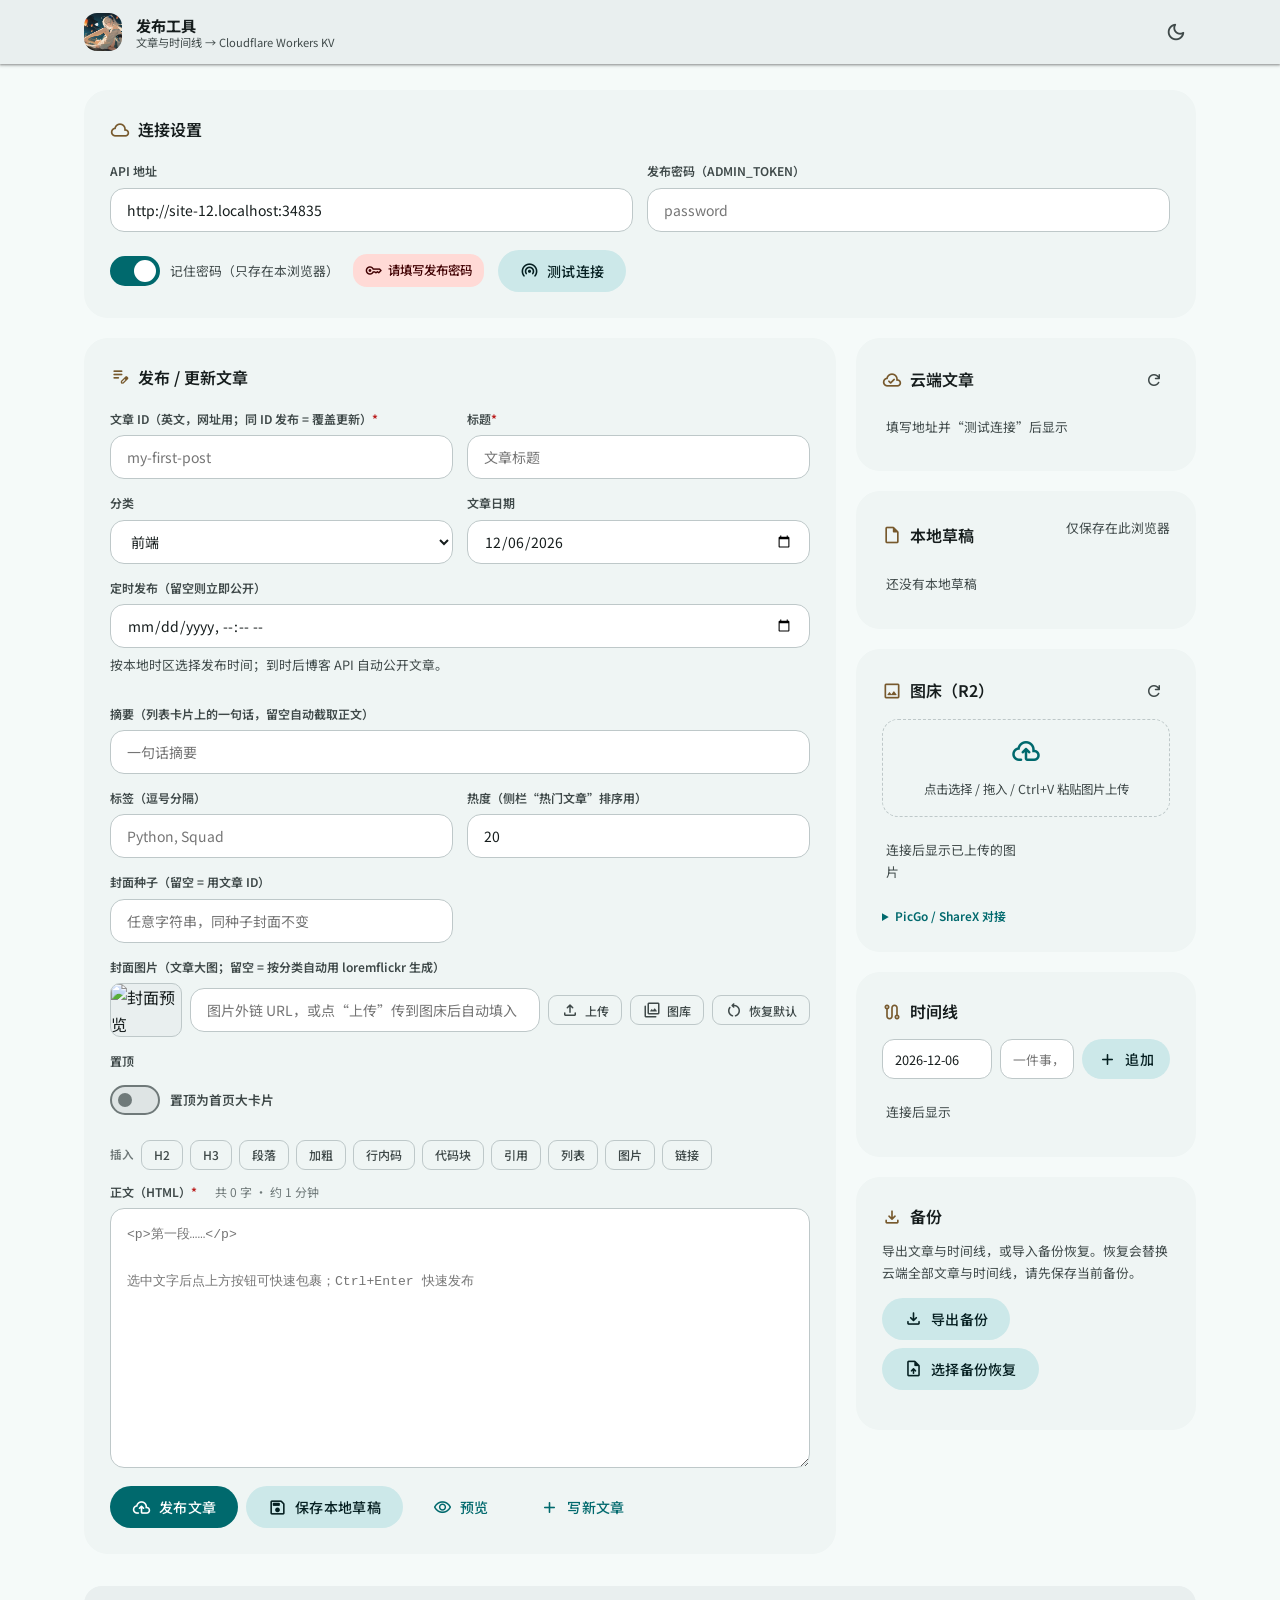
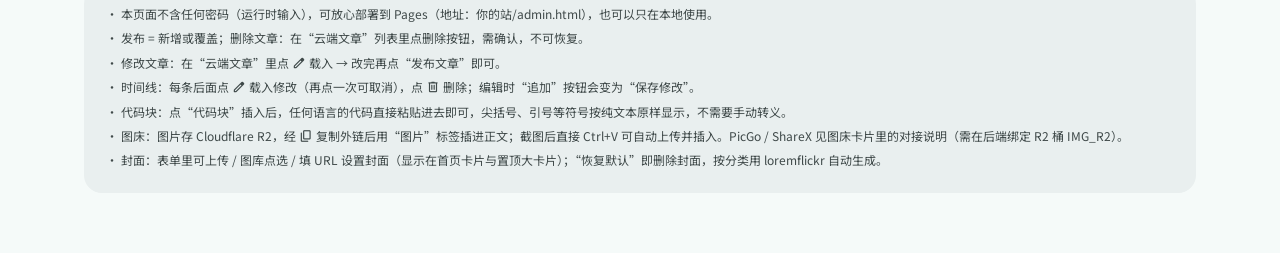
==== commit 728ab524: "Add files via upload" ====
--- a/admin.html
+++ b/admin.html
@@ -6,1064 +6,15 @@
   <meta name="viewport" content="width=device-width, initial-scale=1">
   <title>发布工具</title>
   <meta name="robots" content="noindex">
-  <link rel="icon" type="image/jpeg" href="1788099527648d80cbcbd6b06cbe7049e24d46d24d8a580a2.jpg">
+  <link rel="icon" type="image/jpeg" href="avatar.jpg">
   <link rel="preconnect" href="https://fonts.googleapis.com">
   <link rel="preconnect" href="https://fonts.gstatic.com" crossorigin>
   <link href="https://fonts.googleapis.com/css2?family=Noto+Sans+SC:wght@400;500;700&display=swap" rel="stylesheet">
   <link
     href="https://fonts.googleapis.com/css2?family=Material+Symbols+Rounded:opsz,wght,FILL,GRAD@20..48,300..600,0..1,0&display=block"
     rel="stylesheet">
-  <style>
-    :root {
-      --md-primary: #00696d;
-      --md-on-primary: #ffffff;
-      --md-primary-container: #9cf1f2;
-      --md-on-primary-container: #002021;
-      --md-secondary-container: #cce8e9;
-      --md-on-secondary-container: #051f21;
-      --md-tertiary: #77592d;
-      --md-tertiary-container: #ffdfa6;
-      --md-on-tertiary-container: #271a00;
-      --md-error: #ba1a1a;
-      --md-error-container: #ffdad6;
-      --md-on-error-container: #410002;
-      --md-surface: #f5faf9;
-      --md-on-surface: #161d1d;
-      --md-on-surface-variant: #3f4949;
-      --md-outline: #6f7979;
-      --md-outline-variant: #bec8c9;
-      --md-surface-container-low: #eff5f4;
-      --md-surface-container: #e9efef;
-      --md-surface-container-high: #e3eaea;
-      --md-surface-container-highest: #dee4e4;
-      --md-surface-container-lowest: #ffffff;
-      --elev-1: 0 1px 2px rgba(0, 0, 0, .3), 0 1px 3px 1px rgba(0, 0, 0, .15);
-      --ease: cubic-bezier(.2, 0, 0, 1);
-      --font-sans: 'Noto Sans SC', system-ui, -apple-system, 'Segoe UI', sans-serif;
-      --font-mono: ui-monospace, 'SF Mono', Consolas, monospace;
-    }
-
-    [data-theme="dark"] {
-      --md-primary: #80d4d5;
-      --md-on-primary: #003738;
-      --md-primary-container: #004f51;
-      --md-on-primary-container: #9cf1f2;
-      --md-secondary-container: #334b4d;
-      --md-on-secondary-container: #cce8e9;
-      --md-tertiary: #e8c28c;
-      --md-tertiary-container: #5d4212;
-      --md-on-tertiary-container: #ffdfa6;
-      --md-error: #ffb4ab;
-      --md-error-container: #93000a;
-      --md-on-error-container: #ffdad6;
-      --md-surface: #0e1515;
-      --md-on-surface: #dee4e4;
-      --md-on-surface-variant: #bec8c9;
-      --md-outline: #899393;
-      --md-outline-variant: #3f4949;
-      --md-surface-container-low: #161d1d;
-      --md-surface-container: #1a2121;
-      --md-surface-container-high: #252b2b;
-      --md-surface-container-highest: #303636;
-      --md-surface-container-lowest: #090f0f;
-    }
-
-    * {
-      margin: 0;
-      padding: 0;
-      box-sizing: border-box;
-    }
-
-    body {
-      font-family: var(--font-sans);
-      background: var(--md-surface);
-      color: var(--md-on-surface);
-      line-height: 1.7;
-      min-height: 100vh;
-      transition: background-color .3s var(--ease), color .3s var(--ease);
-    }
-
-    img {
-      display: block;
-    }
-
-    button {
-      font-family: inherit;
-      cursor: pointer;
-      border: none;
-      background: none;
-      color: inherit;
-    }
-
-    ::selection {
-      background: var(--md-primary-container);
-      color: var(--md-on-primary-container);
-    }
-
-    :focus-visible {
-      outline: 2px solid var(--md-primary);
-      outline-offset: 2px;
-      border-radius: 4px;
-    }
-
-    ::-webkit-scrollbar {
-      width: 8px;
-      height: 8px;
-    }
-
-    ::-webkit-scrollbar-thumb {
-      background: var(--md-outline-variant);
-      border-radius: 8px;
-    }
-
-    .msr {
-      font-family: 'Material Symbols Rounded';
-      font-weight: normal;
-      font-style: normal;
-      font-size: 20px;
-      line-height: 1;
-      display: inline-block;
-      -webkit-font-feature-settings: 'liga';
-      -webkit-font-smoothing: antialiased;
-      user-select: none;
-    }
-
-    /* ---------------- 顶部应用栏 ---------------- */
-    .top-app-bar {
-      position: sticky;
-      top: 0;
-      z-index: 50;
-      background: var(--md-surface-container);
-      box-shadow: var(--elev-1);
-    }
-
-    .bar-inner {
-      max-width: 1160px;
-      margin: 0 auto;
-      height: 64px;
-      padding: 0 24px;
-      display: flex;
-      align-items: center;
-      gap: 14px;
-    }
-
-    .avatar {
-      width: 38px;
-      height: 38px;
-      border-radius: 13px;
-      object-fit: cover;
-    }
-
-    .bar-title b {
-      display: block;
-      font-size: .95rem;
-      line-height: 1.4;
-    }
-
-    .bar-title span {
-      display: block;
-      font-size: .7rem;
-      color: var(--md-on-surface-variant);
-      line-height: 1.2;
-    }
-
-    .bar-actions {
-      margin-left: auto;
-    }
-
-    /* ---------------- 布局 ---------------- */
-    .container {
-      max-width: 1160px;
-      margin: 0 auto;
-      padding: 26px 24px 60px;
-    }
-
-    .card {
-      background: var(--md-surface-container-low);
-      border-radius: 24px;
-      padding: 26px;
-    }
-
-    .card-title {
-      display: flex;
-      align-items: center;
-      gap: 8px;
-      font-size: 1rem;
-      font-weight: 600;
-    }
-
-    .card-title .msr {
-      font-size: 20px;
-      color: var(--md-tertiary);
-    }
-
-    .conn-grid {
-      display: grid;
-      grid-template-columns: 1fr 1fr;
-      gap: 14px;
-      margin-top: 18px;
-    }
-
-    .main-grid {
-      display: grid;
-      grid-template-columns: minmax(0, 1fr) 340px;
-      gap: 20px;
-      margin-top: 20px;
-      align-items: start;
-    }
-
-    .side {
-      display: flex;
-      flex-direction: column;
-      gap: 20px;
-    }
-
-    .side-head {
-      display: flex;
-      align-items: center;
-      justify-content: space-between;
-      margin-bottom: 12px;
-    }
-
-    .side-desc {
-      font-size: .8rem;
-      color: var(--md-on-surface-variant);
-      margin-bottom: 14px;
-    }
-
-    /* ---------------- 表单 ---------------- */
-    .field {
-      display: flex;
-      flex-direction: column;
-      gap: 6px;
-      min-width: 0;
-    }
-
-    .field label {
-      font-size: .75rem;
-      font-weight: 600;
-      color: var(--md-on-surface-variant);
-    }
-
-    .field label i {
-      color: var(--md-error);
-      font-style: normal;
-    }
-
-    .field .count {
-      font-weight: 400;
-      color: var(--md-outline);
-      margin-left: 6px;
-    }
-
-    .field input,
-    .field select,
-    .field textarea {
-      width: 100%;
-      height: 44px;
-      padding: 0 16px;
-      border-radius: 14px;
-      border: 1px solid var(--md-outline-variant);
-      background: var(--md-surface-container-lowest);
-      color: var(--md-on-surface);
-      font: .875rem var(--font-sans);
-      outline: none;
-      transition: border-color .2s;
-    }
-
-    .field input:focus,
-    .field select:focus,
-    .field textarea:focus {
-      border-color: var(--md-primary);
-    }
-
-    .field input.invalid,
-    .field textarea.invalid {
-      border-color: var(--md-error);
-    }
-
-    .field textarea {
-      height: auto;
-      min-height: 260px;
-      padding: 14px 16px;
-      resize: vertical;
-      font-family: var(--font-mono);
-      font-size: .82rem;
-      line-height: 1.8;
-    }
-
-    .form-grid {
-      display: grid;
-      grid-template-columns: repeat(2, 1fr);
-      gap: 14px;
-      margin-top: 18px;
-    }
-
-    .span-2 {
-      grid-column: 1 / -1;
-    }
-
-    /* ---------------- 按钮 / Chips / 图标 ---------------- */
-    .btn {
-      display: inline-flex;
-      align-items: center;
-      justify-content: center;
-      gap: 8px;
-      height: 42px;
-      padding: 0 22px;
-      border-radius: 21px;
-      font-size: .875rem;
-      font-weight: 500;
-      position: relative;
-      transition: box-shadow .25s, opacity .2s;
-    }
-
-    .btn:disabled {
-      opacity: .55;
-      cursor: default;
-    }
-
-    .btn .msr {
-      font-size: 19px;
-    }
-
-    .btn-filled {
-      background: var(--md-primary);
-      color: var(--md-on-primary);
-    }
-
-    .btn-filled:hover:not(:disabled) {
-      box-shadow: var(--elev-1);
-    }
-
-    .btn-tonal {
-      background: var(--md-secondary-container);
-      color: var(--md-on-secondary-container);
-    }
-
-    .btn-text {
-      color: var(--md-primary);
-      padding: 0 14px;
-    }
-
-    .icon-btn {
-      width: 40px;
-      height: 40px;
-      border-radius: 50%;
-      display: grid;
-      place-items: center;
-      color: var(--md-on-surface-variant);
-      position: relative;
-      transition: color .2s;
-    }
-
-    .icon-btn:hover {
-      color: var(--md-on-surface);
-    }
-
-    .icon-btn.sm {
-      width: 32px;
-      height: 32px;
-    }
-
-    .icon-btn.sm .msr {
-      font-size: 18px;
-    }
-
-    .btn::after,
-    .icon-btn::after,
-    .chip::after {
-      content: "";
-      position: absolute;
-      inset: 0;
-      border-radius: inherit;
-      background: currentColor;
-      opacity: 0;
-      pointer-events: none;
-      transition: opacity .18s;
-    }
-
-    .btn:hover::after,
-    .icon-btn:hover::after,
-    .chip:hover::after {
-      opacity: .08;
-    }
-
-    .btn:active::after,
-    .icon-btn:active::after {
-      opacity: .12;
-    }
-
-    .chip {
-      display: inline-flex;
-      align-items: center;
-      height: 30px;
-      padding: 0 12px;
-      border-radius: 9px;
-      border: 1px solid var(--md-outline-variant);
-      color: var(--md-on-surface-variant);
-      font-size: .75rem;
-      font-weight: 500;
-      position: relative;
-      background: transparent;
-    }
-
-    .chip:hover {
-      border-color: var(--md-outline);
-    }
-
-    /* ---------------- 开关（M3 Switch） ---------------- */
-    .switch {
-      display: inline-flex;
-      align-items: center;
-      gap: 10px;
-      cursor: pointer;
-    }
-
-    .switch input {
-      display: none;
-    }
-
-    .track {
-      width: 50px;
-      height: 30px;
-      border-radius: 15px;
-      background: var(--md-surface-container-highest);
-      border: 2px solid var(--md-outline);
-      position: relative;
-      flex: none;
-      transition: .25s var(--ease);
-    }
-
-    .thumb {
-      position: absolute;
-      left: 6px;
-      top: 50%;
-      transform: translateY(-50%);
-      width: 14px;
-      height: 14px;
-      border-radius: 50%;
-      background: var(--md-outline);
-      transition: .25s var(--ease);
-    }
-
-    .switch input:checked+.track {
-      background: var(--md-primary);
-      border-color: var(--md-primary);
-    }
-
-    .switch input:checked+.track .thumb {
-      left: 22px;
-      width: 22px;
-      height: 22px;
-      background: var(--md-on-primary);
-    }
-
-    .switch-label {
-      font-size: .8rem;
-      color: var(--md-on-surface-variant);
-    }
-
-    /* ---------------- 连接状态 / 消息 ---------------- */
-    .conn-actions {
-      display: flex;
-      align-items: center;
-      gap: 14px;
-      margin-top: 18px;
-      flex-wrap: wrap;
-    }
-
-    .conn-status {
-      display: inline-flex;
-      align-items: center;
-      gap: 6px;
-      font-size: .78rem;
-      font-weight: 500;
-      color: var(--md-on-surface-variant);
-      padding: 6px 12px;
-      border-radius: 14px;
-      background: var(--md-surface-container-high);
-    }
-
-    .conn-status .msr {
-      font-size: 17px;
-    }
-
-    .conn-status.ok {
-      color: var(--md-on-secondary-container);
-      background: var(--md-secondary-container);
-    }
-
-    .conn-status.err {
-      color: var(--md-on-error-container);
-      background: var(--md-error-container);
-    }
-
-    .msg {
-      display: none;
-      align-items: center;
-      gap: 10px;
-      margin-top: 16px;
-      padding: 12px 16px;
-      border-radius: 14px;
-      font-size: .83rem;
-    }
-
-    .msg.show {
-      display: flex;
-    }
-
-    .msg .msr {
-      font-size: 19px;
-      flex: none;
-    }
-
-    .msg.ok {
-      background: var(--md-secondary-container);
-      color: var(--md-on-secondary-container);
-    }
-
-    .msg.err {
-      background: var(--md-error-container);
-      color: var(--md-on-error-container);
-    }
-
-    .msg.info {
-      background: var(--md-surface-container-high);
-      color: var(--md-on-surface);
-    }
-
-    /* ---------------- 编辑器 ---------------- */
-    .editor-head {
-      display: flex;
-      align-items: center;
-      justify-content: space-between;
-      gap: 10px;
-      flex-wrap: wrap;
-    }
-
-    .badge {
-      font-size: .72rem;
-      font-weight: 600;
-      color: var(--md-on-tertiary-container);
-      background: var(--md-tertiary-container);
-      padding: 4px 12px;
-      border-radius: 12px;
-    }
-
-    .insert-bar {
-      display: flex;
-      align-items: center;
-      gap: 7px;
-      flex-wrap: wrap;
-      margin: 18px 0 12px;
-    }
-
-    .insert-label {
-      font-size: .72rem;
-      font-weight: 600;
-      color: var(--md-outline);
-    }
-
-    .editor-actions {
-      display: flex;
-      gap: 8px;
-      margin-top: 18px;
-      flex-wrap: wrap;
-    }
-
-    .preview-box {
-      margin-top: 14px;
-      border: 1px dashed var(--md-outline-variant);
-      border-radius: 16px;
-      padding: 18px 20px;
-    }
-
-    .preview-title {
-      font-size: .72rem;
-      font-weight: 600;
-      letter-spacing: .1em;
-      color: var(--md-outline);
-      margin-bottom: 10px;
-    }
-
-    .placeholder {
-      font-size: .8rem;
-      color: var(--md-on-surface-variant);
-      padding: 8px 4px;
-    }
-
-    /* 预览区排版（博客正文迷你版） */
-    .prose {
-      font-size: .92rem;
-      line-height: 1.9;
-    }
-
-    .prose p {
-      margin-bottom: 1em;
-    }
-
-    .prose h2 {
-      display: flex;
-      align-items: center;
-      gap: 8px;
-      font-size: 1.15rem;
-      margin: 1.4em 0 .7em;
-    }
-
-    .prose h2::before {
-      content: "";
-      width: 4px;
-      height: 16px;
-      border-radius: 2px;
-      background: var(--md-primary);
-    }
-
-    .prose h3 {
-      font-size: 1rem;
-      margin: 1.2em 0 .6em;
-    }
-
-    .prose strong {
-      font-weight: 600;
-    }
-
-    .prose code {
-      font-family: var(--font-mono);
-      font-size: .85em;
-      background: var(--md-secondary-container);
-      color: var(--md-on-secondary-container);
-      padding: 2px 6px;
-      border-radius: 6px;
-    }
-
-    .prose pre {
-      background: var(--md-surface-container-high);
-      border: 1px solid var(--md-outline-variant);
-      border-radius: 12px;
-      padding: 14px 16px;
-      overflow-x: auto;
-      margin: 1.2em 0;
-    }
-
-    .prose pre code {
-      background: none;
-      padding: 0;
-      font-size: .8rem;
-    }
-
-    .prose blockquote {
-      border-left: 3px solid var(--md-primary);
-      background: var(--md-surface-container);
-      border-radius: 4px 14px 14px 4px;
-      padding: 10px 16px;
-      margin: 1.2em 0;
-    }
-
-    .prose ul {
-      list-style: none;
-      padding-left: 4px;
-      margin: 1em 0;
-    }
-
-    .prose li {
-      position: relative;
-      padding-left: 20px;
-      margin-bottom: .4em;
-    }
-
-    .prose li::before {
-      content: "";
-      position: absolute;
-      left: 2px;
-      top: .7em;
-      width: 6px;
-      height: 6px;
-      border-radius: 50%;
-      background: var(--md-tertiary);
-    }
-
-    .prose figure {
-      margin: 1.2em 0;
-    }
-
-    .prose figure img {
-      border-radius: 14px;
-      width: 100%;
-    }
-
-    .prose figcaption {
-      text-align: center;
-      font-size: .75rem;
-      color: var(--md-on-surface-variant);
-      margin-top: 6px;
-    }
-
-    .prose a {
-      color: var(--md-primary);
-    }
-
-    /* ---------------- 云端文章列表 ---------------- */
-    .cloud-list {
-      display: flex;
-      flex-direction: column;
-      gap: 4px;
-      max-height: 430px;
-      overflow-y: auto;
-    }
-
-    .cloud-item {
-      display: flex;
-      align-items: center;
-      gap: 10px;
-      padding: 10px 8px;
-      border-radius: 14px;
-      transition: background .2s;
-      cursor: pointer;
-    }
-
-    .cloud-item:hover {
-      background: var(--md-surface-container);
-    }
-
-    .cloud-item:focus-visible {
-      outline: 2px solid var(--md-primary);
-      outline-offset: 2px;
-    }
-
-    .ci-main {
-      flex: 1;
-      min-width: 0;
-    }
-
-    .ci-main b {
-      display: flex;
-      align-items: center;
-      gap: 4px;
-      font-size: .85rem;
-      font-weight: 500;
-      white-space: nowrap;
-      overflow: hidden;
-      text-overflow: ellipsis;
-    }
-
-    .ci-main .star {
-      font-size: 15px;
-      color: var(--md-tertiary);
-      font-variation-settings: 'FILL' 1;
-      flex: none;
-    }
-
-    .ci-main span {
-      font-size: .72rem;
-      color: var(--md-on-surface-variant);
-    }
-
-    .editing-flag {
-      color: var(--md-primary);
-      font-style: normal;
-      font-weight: 600;
-    }
-
-    .ci-actions {
-      display: flex;
-      gap: 2px;
-      flex: none;
-    }
-
-    /* ---------------- 图床（R2） ---------------- */
-    .drop-zone {
-      margin-bottom: 14px;
-      border: 1.5px dashed var(--md-outline-variant);
-      border-radius: 16px;
-      padding: 16px 12px;
-      text-align: center;
-      cursor: pointer;
-      transition: border-color .2s, background .2s;
-    }
-
-    .drop-zone:hover,
-    .drop-zone.over {
-      border-color: var(--md-primary);
-      background: var(--md-surface-container);
-    }
-
-    .drop-zone .msr {
-      font-size: 30px;
-      color: var(--md-primary);
-    }
-
-    .drop-zone p {
-      font-size: .78rem;
-      color: var(--md-on-surface-variant);
-      margin-top: 6px;
-    }
-
-    .img-grid {
-      display: grid;
-      grid-template-columns: repeat(2, 1fr);
-      gap: 10px;
-      max-height: 340px;
-      overflow-y: auto;
-    }
-
-    .img-cell {
-      position: relative;
-      border-radius: 14px;
-      overflow: hidden;
-      background: var(--md-surface-container);
-      aspect-ratio: 4 / 3;
-    }
-
-    .img-cell img {
-      width: 100%;
-      height: 100%;
-      object-fit: cover;
-    }
-
-    .img-cell .img-ops {
-      position: absolute;
-      inset: auto 0 0 0;
-      display: flex;
-      justify-content: center;
-      gap: 2px;
-      padding: 4px 0;
-      background: linear-gradient(transparent, rgba(0, 0, 0, .55));
-      opacity: 0;
-      transition: opacity .2s;
-    }
-
-    .img-cell:hover .img-ops {
-      opacity: 1;
-    }
-
-    .img-cell .img-ops .icon-btn {
-      color: #fff;
-      width: 30px;
-      height: 30px;
-    }
-
-    .img-cell .img-ops .icon-btn .msr {
-      font-size: 17px;
-    }
-
-    .api-tip {
-      margin-top: 14px;
-      font-size: .74rem;
-      color: var(--md-on-surface-variant);
-      line-height: 1.8;
-    }
-
-    .api-tip code {
-      font-family: var(--font-mono);
-      font-size: .72rem;
-      background: var(--md-surface-container-high);
-      padding: 1px 6px;
-      border-radius: 6px;
-      word-break: break-all;
-    }
-
-    .api-tip summary {
-      cursor: pointer;
-      font-weight: 600;
-      color: var(--md-primary);
-    }
-
-    .api-tip pre {
-      background: var(--md-surface-container-high);
-      border-radius: 10px;
-      padding: 10px 12px;
-      overflow-x: auto;
-      font: .72rem/1.7 var(--font-mono);
-      margin: 8px 0;
-      white-space: pre;
-    }
-
-    /* ---------------- 封面图片 ---------------- */
-    .cover-row {
-      display: flex;
-      align-items: center;
-      gap: 8px;
-    }
-
-    .cover-row input {
-      flex: 1;
-      min-width: 0;
-      width: auto;
-    }
-
-    .cover-preview {
-      width: 72px;
-      height: 54px;
-      border-radius: 10px;
-      object-fit: cover;
-      border: 1px solid var(--md-outline-variant);
-      background: var(--md-surface-container);
-      flex: none;
-    }
-
-    .img-grid.picking {
-      outline: 2px dashed var(--md-primary);
-      outline-offset: 3px;
-      border-radius: 14px;
-    }
-
-    .img-more {
-      grid-column: 1 / -1;
-      display: inline-flex;
-      align-items: center;
-      justify-content: center;
-      gap: 6px;
-      height: 38px;
-      border-radius: 12px;
-      border: 1px dashed var(--md-outline-variant);
-      color: var(--md-primary);
-      font-size: .78rem;
-      font-weight: 500;
-    }
-
-    .img-more:hover {
-      border-color: var(--md-primary);
-      background: var(--md-surface-container);
-    }
-
-    .img-more:disabled {
-      opacity: .55;
-      cursor: default;
-    }
-
-    .img-more .msr {
-      font-size: 18px;
-    }
-
-    .tl-form {
-      display: flex;
-      gap: 8px;
-      margin-bottom: 14px;
-    }
-
-    .tl-form input {
-      height: 40px;
-      padding: 0 12px;
-      border-radius: 12px;
-      border: 1px solid var(--md-outline-variant);
-      background: var(--md-surface-container-lowest);
-      color: var(--md-on-surface);
-      font: .8rem var(--font-sans);
-      outline: none;
-    }
-
-    .tl-form input:focus {
-      border-color: var(--md-primary);
-    }
-
-    .tl-form input[type="text"] {
-      flex: 1;
-      min-width: 0;
-    }
-
-    .tl-form .btn {
-      height: 40px;
-      padding: 0 16px;
-      flex: none;
-    }
-
-    .tl-list {
-      display: flex;
-      flex-direction: column;
-      gap: 8px;
-      max-height: 280px;
-      overflow-y: auto;
-    }
-
-    .tl-row {
-      display: flex;
-      flex-direction: column;
-      padding: 8px 12px;
-      border-radius: 12px;
-      background: var(--md-surface-container);
-    }
-
-    .tl-row b {
-      font: 600 .75rem var(--font-mono);
-      color: var(--md-primary);
-    }
-
-    .tl-row p {
-      font-size: .8rem;
-      color: var(--md-on-surface-variant);
-    }
-
-    .tl-top {
-      display: flex;
-      align-items: center;
-      gap: 6px;
-    }
-
-    .tl-main {
-      flex: 1;
-      min-width: 0;
-    }
-
-    .tl-row.editing {
-      box-shadow: inset 0 0 0 1.5px var(--md-primary);
-    }
-
-    .tips {
-      margin-top: 32px;
-      padding: 18px 22px;
-      border-radius: 18px;
-      background: var(--md-surface-container);
-      font-size: .75rem;
-      color: var(--md-on-surface-variant);
-    }
-
-    .tips p {
-      margin-bottom: 4px;
-    }
-
-
-    @media (max-width: 960px) {
-      .main-grid {
-        grid-template-columns: 1fr;
-      }
-
-      .conn-grid {
-        grid-template-columns: 1fr;
-      }
-    }
-
-    @media (max-width: 620px) {
-      .container {
-        padding: 18px 14px 48px;
-      }
-
-      .form-grid {
-        grid-template-columns: 1fr;
-      }
-
-      .span-2 {
-        grid-column: auto;
-      }
-
-      .tl-form {
-        flex-wrap: wrap;
-      }
-
-      .tl-form input[type="text"] {
-        flex-basis: 100%;
-      }
-    }
-
-    @media (prefers-reduced-motion: reduce) {
-
-      *,
-      *::before,
-      *::after {
-        transition-duration: .01ms !important;
-      }
-    }
-  </style>
+  <link rel="stylesheet" href="base.css">
+  <link rel="stylesheet" href="admin.css">
 </head>
 
 <body>
@@ -1071,7 +22,7 @@
 
   <header class="top-app-bar">
     <div class="bar-inner">
-      <img class="avatar" src="1788099527648d80cbcbd6b06cbe7049e24d46d24d8a580a2.jpg" alt="">
+      <img class="avatar" src="avatar.jpg" alt="">
       <div class="bar-title">
         <b>发布工具</b>
         <span>文章与时间线 → Cloudflare Workers KV</span>
@@ -1128,11 +79,7 @@
           </div>
           <div class="field">
             <label for="pCat">分类</label>
-            <select id="pCat">
-              <option value="前端">前端</option>
-              <option value="生活">生活</option>
-              <option value="game">game</option>
-            </select>
+            <select id="pCat"></select>
           </div>
           <div class="field">
             <label for="pDate">文章日期</label>
@@ -1301,7 +248,7 @@
 
     <footer class="tips">
       <p>· 本页面不含任何密码（运行时输入），可放心部署到 Pages（地址：你的站/admin.html），也可以只在本地使用。</p>
-      <p>· 发布 = 新增或覆盖；删除文章需后端支持 DELETE 接口（见配套说明），未更新前请到 KV 面板手动编辑 posts 键。</p>
+      <p>· 发布 = 新增或覆盖；删除文章：在“云端文章”列表里点删除按钮，需确认，不可恢复。</p>
       <p>· 修改文章：在“云端文章”里点 <span class="msr" style="font-size:14px;vertical-align:-2px">edit</span> 载入 → 改完再点“发布文章”即可。
       </p>
       <p>· 时间线：每条后面点 <span class="msr" style="font-size:14px;vertical-align:-2px">edit</span> 载入修改（再点一次可取消），点 <span
@@ -1314,866 +261,7 @@
   </main>
 
   <script src="sanitize.js"></script>
-  <script>
-    (function () {
-      'use strict';
-      const $ = s => document.querySelector(s);
-      const $$ = s => Array.from(document.querySelectorAll(s));
-      const esc = s => String(s == null ? '' : s).replace(/[&<>"]/g, c => ({ '&': '&amp;', '<': '&lt;', '>': '&gt;', '"': '&quot;' }[c]));
-      // 代码块按纯文本渲染（与博客端 script.js 一致）：先反转义再统一转义，任意语言的 < > & 都能原样显示
-      const unescapeEntities = s => String(s).replace(/&(?:amp|lt|gt|quot|#39);/gi, c => ({ '&amp;': '&', '&lt;': '<', '&gt;': '>', '&quot;': '"', '&#39;': "'" }[c.toLowerCase()]));
-      const plainCodeBlocks = html => String(html).replace(/<pre\b([^>]*)>([\s\S]*?)<\/pre>/gi, (m, attrs, inner) => {
-        const cm = inner.match(/^\s*<code\b[^>]*>([\s\S]*?)<\/code>\s*$/i);
-        const lang = (attrs.match(/data-lang\s*=\s*"([^"]*)"/i) || [])[1] || 'text';
-        return `<pre data-lang="${esc(lang)}"><code>${esc(unescapeEntities(cm ? cm[1] : inner))}</code></pre>`;
-      });
-      const today = () => new Date().toISOString().slice(0, 10);
-
-
-      const root = document.documentElement;
-      root.dataset.theme = localStorage.getItem('hy-blog-theme') ||
-        (matchMedia('(prefers-color-scheme: dark)').matches ? 'dark' : 'light');
-      function syncTheme() {
-        $('#themeBtn .msr').textContent = root.dataset.theme === 'dark' ? 'light_mode' : 'dark_mode';
-      }
-      $('#themeBtn').addEventListener('click', () => {
-        root.dataset.theme = root.dataset.theme === 'dark' ? 'light' : 'dark';
-        localStorage.setItem('hy-blog-theme', root.dataset.theme);
-        syncTheme();
-      });
-      syncTheme();
-
-
-      const LS = { base: 'hy-admin-base', token: 'hy-admin-token', remember: 'hy-admin-remember' };
-      const apiBaseEl = $('#apiBase'), tokenEl = $('#token'), rememberEl = $('#remember');
-
-
-      apiBaseEl.value = location.protocol.startsWith('http')
-        ? location.origin
-        : (localStorage.getItem(LS.base) || '');
-      rememberEl.checked = localStorage.getItem(LS.remember) !== '0';
-      if (rememberEl.checked) tokenEl.value = localStorage.getItem(LS.token) || '';
-
-      apiBaseEl.addEventListener('input', () => localStorage.setItem(LS.base, apiBaseEl.value.trim()));
-      tokenEl.addEventListener('input', () => { if (rememberEl.checked) localStorage.setItem(LS.token, tokenEl.value); });
-      rememberEl.addEventListener('change', () => {
-        localStorage.setItem(LS.remember, rememberEl.checked ? '1' : '0');
-        if (!rememberEl.checked) localStorage.removeItem(LS.token);
-        else localStorage.setItem(LS.token, tokenEl.value);
-      });
-
-      const base = () => (apiBaseEl.value || '').trim().replace(/\/+$/, '');
-      const token = () => tokenEl.value.trim();
-
-
-      const msgEl = $('#msg'); let msgTimer;
-      function msg(type, text, icon) {
-        msgEl.className = 'msg show ' + type;
-        msgEl.innerHTML = `<span class="msr">${icon || (type === 'err' ? 'error' : type === 'ok' ? 'check_circle' : 'info')}</span><span>${text}</span>`;
-        clearTimeout(msgTimer);
-        msgTimer = setTimeout(() => msgEl.classList.remove('show'), 5000);
-      }
-      function conn(text, icon, state) {
-        const el = $('#connStatus');
-        el.className = 'conn-status' + (state ? ' ' + state : '');
-        el.innerHTML = `<span class="msr">${icon}</span>${text}`;
-      }
-
-
-      async function fetchJSON(url, opts) {
-        const r = await fetch(url, opts);
-        let data = {};
-        try { data = await r.json(); } catch (e) { }
-        if (!r.ok) throw Object.assign(new Error(data.error || ('HTTP ' + r.status)), { status: r.status });
-        return data;
-      }
-      const fetchPosts = () => fetchJSON(base() + '/api/admin/posts?t=' + Date.now(), { headers: { 'X-Admin-Token': token() } });
-
-
-      let posts = [];
-      async function testAndLoad(silent) {
-        if (!base()) { conn('请填写 API 地址', 'cloud_off', 'err'); return false; }
-        if (!token()) { conn('请填写发布密码', 'key', 'err'); return false; }
-        try {
-          posts = await fetchPosts();
-          conn(`已连接 · 云端 ${posts.length} 篇文章`, 'cloud_done', 'ok');
-          renderCloud();
-          loadImages();
-          return true;
-        } catch (e) {
-          conn('连接失败', 'cloud_off', 'err');
-          if (!silent) msg('err', '连接失败：' + (e.status ? '接口返回 ' + e.status + '，请确认api' : '网络错误，请检查 API 地址是否正确'), 'cloud_off');
-          return false;
-        }
-      }
-      $('#testBtn').addEventListener('click', () => testAndLoad(false));
-      $('#refreshBtn').addEventListener('click', () => testAndLoad(true));
-
-      function renderCloud() {
-        const box = $('#cloudList');
-        if (!posts.length) { box.innerHTML = '<p class="placeholder">KV 里还没有文章，发布第一篇吧！</p>'; return; }
-        const editingId = $('#pId').value.trim();
-        box.innerHTML = posts.map(p => `
-      <div class="cloud-item" data-id="${esc(p.id)}" tabindex="0" role="group" aria-label="文章：${esc(p.title)}">
-        <div class="ci-main">
-          <b>${p.featured ? '<span class="msr star" title="置顶">star</span>' : ''}${esc(p.title)}</b>
-          <span>${esc(p.date)} · ${esc(p.category)}${p.publishAt && Date.parse(p.publishAt) > Date.now() ? ' · <i class="editing-flag">定时至 ' + esc(new Date(p.publishAt).toLocaleString()) + '</i>' : ''}${p.id === editingId ? ' · <i class="editing-flag">编辑中</i>' : ''}</span>
-        </div>
-        <div class="ci-actions">
-          <button class="icon-btn sm" data-act="edit" title="载入编辑"><span class="msr">edit</span></button>
-          <button class="icon-btn sm" data-act="del" title="删除"><span class="msr">delete</span></button>
-        </div>
-      </div>`).join('');
-      }
-      $('#cloudList').addEventListener('click', e => {
-        const item = e.target.closest('.cloud-item');
-        if (!item) return;
-        const p = posts.find(x => x.id === item.dataset.id);
-        if (!p) return;
-        const act = e.target.closest('[data-act]');
-        if (!act || act.dataset.act === 'edit') fillForm(p);
-        else if (act.dataset.act === 'del') delPost(p);
-      });
-      $('#cloudList').addEventListener('keydown', e => {
-        if ((e.key !== 'Enter' && e.key !== ' ') || e.target.closest('button')) return;
-        const item = e.target.closest('.cloud-item');
-        const p = item && posts.find(x => x.id === item.dataset.id);
-        if (p) { e.preventDefault(); fillForm(p); }
-      });
-
-
-      const contentEl = $('#content');
-      const LOCAL_DRAFTS_KEY = 'hy-blog-local-drafts-v1';
-      let currentDraftId = null;
-      let draftSaveTimer = null;
-
-      function readLocalDrafts() {
-        try {
-          const data = JSON.parse(localStorage.getItem(LOCAL_DRAFTS_KEY) || '[]');
-          return Array.isArray(data) ? data.filter(d => d && typeof d.draftId === 'string' && d.post && typeof d.post === 'object') : [];
-        } catch (e) { return []; }
-      }
-      function renderLocalDrafts() {
-        const box = $('#localDraftList');
-        const drafts = readLocalDrafts();
-        if (!drafts.length) {
-          box.innerHTML = '<p class="placeholder">还没有本地草稿</p>';
-          return;
-        }
-        box.innerHTML = drafts.map(d => `
-      <div class="cloud-item" data-draft-id="${esc(d.draftId)}" tabindex="0" role="group" aria-label="本地草稿：${esc(d.post.title || d.post.id || '未命名草稿')}">
-        <div class="ci-main">
-          <b>${esc(d.post.title || d.post.id || '未命名草稿')}</b>
-          <span>保存于 ${esc(new Date(d.updatedAt || Date.now()).toLocaleString())}${d.draftId === currentDraftId ? ' · <i class="editing-flag">编辑中</i>' : ''}</span>
-        </div>
-        <div class="ci-actions">
-          <button class="icon-btn sm" data-draft-act="edit" title="载入编辑"><span class="msr">edit</span></button>
-          <button class="icon-btn sm" data-draft-act="delete" title="删除草稿"><span class="msr">delete</span></button>
-        </div>
-      </div>`).join('');
-      }
-      function draftSnapshot() {
-        const post = {
-          id: $('#pId').value.trim(),
-          title: $('#pTitle').value.trim(),
-          category: $('#pCat').value,
-          date: $('#pDate').value || today(),
-          excerpt: $('#pExcerpt').value.trim(),
-          tags: $('#pTags').value.split(/[,，]/).map(s => s.trim()).filter(Boolean),
-          heat: +$('#pHeat').value || 20,
-          featured: $('#featured').checked,
-          seed: $('#pSeed').value.trim(),
-          content: contentEl.value,
-          publishAtLocal: $('#pPublishAt').value,
-          cover: $('#pCover').value.trim()
-        };
-        return post;
-      }
-      function saveLocalDraft(silent) {
-        const post = draftSnapshot();
-        if (!post.id && !post.title && !post.content.trim()) {
-          if (!silent) msg('err', '先填写文章 ID、标题或正文，再保存草稿', 'edit');
-          return false;
-        }
-        const drafts = readLocalDrafts();
-        const draftId = currentDraftId || (crypto.randomUUID ? crypto.randomUUID() : Date.now().toString(36) + Math.random().toString(36).slice(2));
-        const record = { draftId, updatedAt: new Date().toISOString(), post };
-        const index = drafts.findIndex(d => d.draftId === draftId);
-        if (index >= 0) drafts[index] = record; else drafts.unshift(record);
-        try {
-          localStorage.setItem(LOCAL_DRAFTS_KEY, JSON.stringify(drafts));
-          currentDraftId = draftId;
-          renderLocalDrafts();
-          $('#draftSaveStatus').textContent = '已保存到此浏览器 ' + new Date().toLocaleTimeString();
-          if (!silent) msg('ok', '草稿已保存到此浏览器', 'save');
-          return true;
-        } catch (e) {
-          $('#draftSaveStatus').textContent = '本地自动保存失败，请检查浏览器存储空间';
-          if (!silent) msg('err', '本地草稿保存失败：浏览器存储空间可能不足', 'error');
-          return false;
-        }
-      }
-      function removeCurrentDraft() {
-        if (!currentDraftId) return;
-        const drafts = readLocalDrafts().filter(d => d.draftId !== currentDraftId);
-        try { localStorage.setItem(LOCAL_DRAFTS_KEY, JSON.stringify(drafts)); } catch (e) { }
-        currentDraftId = null;
-        renderLocalDrafts();
-      }
-      function queueDraftSave() {
-        clearTimeout(draftSaveTimer);
-        draftSaveTimer = setTimeout(() => saveLocalDraft(true), 900);
-      }
-      $('#saveDraftBtn').addEventListener('click', () => saveLocalDraft(false));
-      $('#localDraftList').addEventListener('click', e => {
-        const row = e.target.closest('[data-draft-id]');
-        const action = e.target.closest('[data-draft-act]');
-        if (!row) return;
-        const draft = readLocalDrafts().find(d => d.draftId === row.dataset.draftId);
-        if (!draft) return;
-        if (!action || action.dataset.draftAct === 'edit') {
-          fillForm(draft.post, draft.draftId);
-          msg('info', '已载入本地草稿；编辑内容会继续保存在此浏览器', 'edit');
-        } else if (action.dataset.draftAct === 'delete') {
-          if (!confirm(`删除本地草稿《${draft.post.title || draft.post.id || '未命名草稿'}》？`)) return;
-          const remaining = readLocalDrafts().filter(d => d.draftId !== draft.draftId);
-          localStorage.setItem(LOCAL_DRAFTS_KEY, JSON.stringify(remaining));
-          if (currentDraftId === draft.draftId) { currentDraftId = null; clearForm(); }
-          renderLocalDrafts();
-          msg('ok', '本地草稿已删除', 'delete');
-        }
-      });
-      $('#localDraftList').addEventListener('keydown', e => {
-        if ((e.key !== 'Enter' && e.key !== ' ') || e.target.closest('button')) return;
-        const row = e.target.closest('[data-draft-id]');
-        const draft = row && readLocalDrafts().find(d => d.draftId === row.dataset.draftId);
-        if (draft) {
-          e.preventDefault();
-          fillForm(draft.post, draft.draftId);
-          msg('info', '已载入本地草稿；编辑内容会继续保存在此浏览器', 'edit');
-        }
-      });
-      $('.editor-card').addEventListener('input', queueDraftSave);
-      $('.editor-card').addEventListener('change', queueDraftSave);
-
-      function toDatetimeLocal(iso) {
-        const date = new Date(iso);
-        return Number.isFinite(date.getTime())
-          ? new Date(date.getTime() - date.getTimezoneOffset() * 60000).toISOString().slice(0, 16)
-          : '';
-      }
-
-      function badge(id) {
-        const el = $('#editingBadge');
-        if (id) { el.hidden = false; el.textContent = '正在编辑：' + id + '（发布将覆盖）'; }
-        else el.hidden = true;
-      }
-      function fillForm(p, localDraftId = null) {
-        if (draftSaveTimer) { clearTimeout(draftSaveTimer); saveLocalDraft(true); }
-        $('#pId').value = p.id || '';
-        $('#pTitle').value = p.title || '';
-        $('#pCat').value = ['前端', '生活', 'game'].includes(p.category) ? p.category : '前端';
-        $('#pDate').value = String(p.date || '').slice(0, 10) || today();
-        $('#pPublishAt').value = p.publishAtLocal || (Date.parse(p.publishAt) > Date.now() ? toDatetimeLocal(p.publishAt) : '');
-        $('#pExcerpt').value = p.excerpt || '';
-        $('#pTags').value = (p.tags || []).join(', ');
-        $('#pHeat').value = p.heat != null ? p.heat : 20;
-        $('#pSeed').value = p.seed || '';
-        $('#pCover').value = p.cover || '';
-        updateCoverPreview();
-        $('#featured').checked = !!p.featured;
-        contentEl.value = p.content || '';
-        currentDraftId = localDraftId;
-        $('#draftSaveStatus').textContent = localDraftId ? '正在编辑本地草稿' : '';
-        badge(p.id);
-        renderLocalDrafts(); renderCloud();
-        updateStats(); renderPreview(); clearInvalid();
-        msg('info', `已载入《${esc(p.title)}》，点“发布文章”即可覆盖更新`, 'edit');
-        $('.editor-card').scrollIntoView({ behavior: 'smooth', block: 'start' });
-      }
-      function clearForm() {
-        clearTimeout(draftSaveTimer);
-        ['pId', 'pTitle', 'pExcerpt', 'pTags', 'pSeed', 'pCover'].forEach(id => $('#' + id).value = '');
-        updateCoverPreview();
-        $('#pCat').value = '前端';
-        $('#pDate').value = today();
-        $('#pPublishAt').value = '';
-        $('#draftSaveStatus').textContent = '';
-        currentDraftId = null;
-        $('#pHeat').value = 20;
-        $('#featured').checked = false;
-        contentEl.value = '';
-        badge(null); clearInvalid(); updateStats(); renderPreview();
-        renderLocalDrafts(); renderCloud();
-      }
-      function clearInvalid() { $$('.invalid').forEach(el => el.classList.remove('invalid')); }
-
-      $('#newBtn').addEventListener('click', () => {
-        if (draftSaveTimer) { clearTimeout(draftSaveTimer); saveLocalDraft(true); }
-        clearForm();
-        msg('info', '已清空，开始写新文章吧', 'add');
-        $('#pId').focus();
-      });
-
-
-      function collectPost() {
-        clearInvalid();
-        const id = $('#pId').value.trim();
-        const title = $('#pTitle').value.trim();
-        const content = contentEl.value.trim();
-        const missing = [];
-        if (!id) missing.push('#pId');
-        if (!title) missing.push('#pTitle');
-        if (!content) missing.push('#content');
-        if (missing.length) {
-          missing.forEach(s => $(s).classList.add('invalid'));
-          msg('err', '文章 ID、标题、正文为必填项（红框处）', 'error');
-          return null;
-        }
-        const tags = $('#pTags').value.split(/[,，]/).map(s => s.trim()).filter(Boolean);
-        const autoExcerpt = content.replace(/<[^>]+>/g, '').replace(/\s/g, '').slice(0, 60);
-        const post = {
-          id, title, content,
-          category: $('#pCat').value,
-          date: $('#pDate').value || today(),
-          excerpt: $('#pExcerpt').value.trim() || autoExcerpt,
-          tags: tags.length ? tags : ['未分类'],
-          heat: +$('#pHeat').value || 20,
-          featured: $('#featured').checked,
-          seed: $('#pSeed').value.trim() || id
-        };
-        const publishAtValue = $('#pPublishAt').value;
-        if (publishAtValue) {
-          const publishAt = new Date(publishAtValue);
-          if (!Number.isFinite(publishAt.getTime()) || publishAt.getTime() <= Date.now()) {
-            $('#pPublishAt').classList.add('invalid');
-            msg('err', '发布时间必须晚于当前时间；留空即可立即发布', 'schedule');
-            return null;
-          }
-          post.publishAt = publishAt.toISOString();
-        }
-        const cover = $('#pCover').value.trim();
-        if (cover) post.cover = cover;
-        return post;
-      }
-
-
-      $('#publishBtn').addEventListener('click', async () => {
-        clearTimeout(draftSaveTimer);
-        const post = collectPost();
-        if (!post) { saveLocalDraft(true); return; }
-        saveLocalDraft(true);
-        if (!token()) return msg('err', '请先填写发布密码（ADMIN_TOKEN）', 'key');
-        const btn = $('#publishBtn');
-        btn.disabled = true;
-        try {
-          const data = await fetchJSON(base() + '/api/post', {
-            method: 'POST',
-            headers: { 'Content-Type': 'application/json', 'X-Admin-Token': token() },
-            body: JSON.stringify(post)
-          });
-          removeCurrentDraft();
-          const scheduled = post.publishAt && Date.parse(post.publishAt) > Date.now();
-          msg('ok', scheduled ? `已保存定时文章《${esc(post.title)}》，将在 ${esc(new Date(post.publishAt).toLocaleString())} 公开` : `发布成功：${data.action === 'updated' ? '已覆盖更新' : '新建'}《${esc(post.title)}》，云端共 ${data.total} 篇。刷新博客即可看到`, scheduled ? 'schedule' : 'cloud_done');
-          await testAndLoad(true);
-        } catch (e) {
-          msg('err', e.status === 401 ? '密码不对：请核对ADMIN_TOKEN' : '发布失败：' + esc(e.message), 'error');
-        } finally {
-          btn.disabled = false;
-        }
-      });
-
-
-      async function delPost(p) {
-        if (!confirm(`确定删除《${p.title}》？此操作不可恢复。`)) return;
-        try {
-          await fetchJSON(base() + '/api/post?id=' + encodeURIComponent(p.id), {
-            method: 'DELETE',
-            headers: { 'X-Admin-Token': token() }
-          });
-          msg('ok', '已删除《' + esc(p.title) + '》', 'delete');
-          if ($('#pId').value.trim() === p.id) badge(null);
-          await testAndLoad(true);
-        } catch (e) {
-          if (e.status === 405) msg('err', '当前后端还不支持删除', 'help');
-          else if (e.status === 401) msg('err', '密码不对，无法删除', 'key');
-          else msg('err', '删除失败：' + esc(e.message), 'error');
-        }
-      }
-
-
-      const SNIPPETS = {
-        h2: s => `<h2>${s || '小标题'}</h2>\n`,
-        h3: s => `<h3>${s || '三级标题'}</h3>\n`,
-        p: s => `<p>${s || '段落文字'}</p>\n`,
-        b: s => `<strong>${s || '加粗文字'}</strong>`,
-        code: s => `<code>${s || '行内代码'}</code>`,
-        pre: s => `<pre><code>${s || '# 代码'}</code></pre>\n`,
-        quote: s => `<blockquote>${s || '引用的文字'}</blockquote>\n`,
-        ul: s => `<ul>\n  <li>${s || '条目一'}</li>\n  <li>条目二</li>\n</ul>\n`,
-        img: s => `<figure><img src="https://loremflickr.com/900/600/landscape?lock=1" alt="${s || '图片说明'}" loading="lazy"><figcaption>${s || '图片说明'}</figcaption></figure>\n`,
-        link: s => `<a href="https://" target="_blank" rel="noopener">${s || '链接文字'}</a>`
-      };
-      $$('.insert-bar .chip').forEach(chip => {
-        chip.addEventListener('click', () => {
-          const start = contentEl.selectionStart, end = contentEl.selectionEnd;
-          const sel = contentEl.value.slice(start, end);
-          const out = (SNIPPETS[chip.dataset.ins] || (s => s))(sel);
-          contentEl.setRangeText(out, start, end, 'end');
-          queueDraftSave();
-          contentEl.focus();
-          updateStats(); renderPreview();
-        });
-      });
-
-
-      function updateStats() {
-        const n = contentEl.value.replace(/<[^>]+>/g, '').replace(/\s/g, '').length;
-        $('#stats').textContent = `共 ${n} 字 · 约 ${Math.max(1, Math.round(n / 400))} 分钟`;
-      }
-      contentEl.addEventListener('input', () => { updateStats(); renderPreview(); });
-      contentEl.addEventListener('keydown', e => {
-        if ((e.ctrlKey || e.metaKey) && e.key === 'Enter') { e.preventDefault(); $('#publishBtn').click(); }
-      });
-
-      let previewOn = false;
-      function renderPreview() {
-        if (!previewOn) return;
-        $('#preview').innerHTML = contentEl.value ? window.sanitizePostHtml(plainCodeBlocks(contentEl.value)) : '<p class="placeholder">正文为空</p>';
-      }
-      $('#previewBtn').addEventListener('click', () => {
-        previewOn = !previewOn;
-        $('#previewBox').hidden = !previewOn;
-        $('#previewBtn .msr').textContent = previewOn ? 'visibility_off' : 'visibility';
-        renderPreview();
-      });
-
-
-      async function loadTimeline() {
-        try {
-          const list = await fetchJSON(base() + '/api/timeline?t=' + Date.now());
-          renderTimeline(Array.isArray(list) ? list : []);
-        } catch (e) { /* 未连接时静默 */ }
-      }
-      let tlCache = [], tlEditing = -1;
-      function renderTimeline(list) {
-        tlCache = list;
-        $('#tlList').innerHTML = list.length
-          ? list.map((item, i) => `
-        <div class="tl-row${i === tlEditing ? ' editing' : ''}" data-i="${i}">
-          <div class="tl-top">
-            <div class="tl-main">
-              <b>${esc(item.date)}${i === tlEditing ? ' · <i class="editing-flag">编辑中</i>' : ''}</b>
-              <p>${esc(item.text)}</p>
-            </div>
-            <div class="ci-actions">
-              <button class="icon-btn sm" data-act="edit" title="编辑这条"><span class="msr">edit</span></button>
-              <button class="icon-btn sm" data-act="del" title="删除这条"><span class="msr">delete</span></button>
-            </div>
-          </div>
-        </div>`).join('')
-          : '<p class="placeholder">还没有时间线条目</p>';
-      }
-      $('#tlList').addEventListener('click', e => {
-        const row = e.target.closest('.tl-row');
-        if (!row) return;
-        const act = e.target.closest('[data-act]');
-        if (!act) return;
-        const i = +row.dataset.i;
-        if (act.dataset.act === 'edit') startTlEdit(i);
-        else delTimeline(i);
-      });
-      function startTlEdit(i) {
-        if (i === tlEditing) { resetTlForm(); renderTimeline(tlCache); return; }
-        const item = tlCache[i];
-        if (!item) return;
-        tlEditing = i;
-        $('#tDate').value = item.date;
-        $('#tText').value = item.text;
-        $('#tlAddBtn').innerHTML = '<span class="msr">save</span>保存修改';
-        renderTimeline(tlCache);
-        $('#tText').focus();
-        msg('info', '正在编辑这条时间线，再点一次“编辑”可取消，改完点“保存修改”', 'edit');
-      }
-      function resetTlForm() {
-        tlEditing = -1;
-        $('#tlAddBtn').innerHTML = '<span class="msr">add</span>追加';
-        $('#tDate').value = today();
-        $('#tText').value = '';
-      }
-      async function addTimeline() {
-        const date = $('#tDate').value.trim();
-        const text = $('#tText').value.trim();
-        if (!date || !text) return msg('err', '时间线的日期和内容都要填', 'error');
-        if (!token()) return msg('err', '请先填写发布密码', 'key');
-        const editing = tlEditing >= 0;
-        const btn = $('#tlAddBtn');
-        btn.disabled = true;
-        try {
-          await fetchJSON(base() + '/api/timeline', {
-            method: editing ? 'PUT' : 'POST',
-            headers: { 'Content-Type': 'application/json', 'X-Admin-Token': token() },
-            body: JSON.stringify(editing ? { i: tlEditing, date, text } : { date, text })
-          });
-          resetTlForm();
-          msg('ok', editing ? '时间线已更新（关于页可见）' : '时间线已追加（关于页可见）', 'check_circle');
-          loadTimeline();
-        } catch (e) {
-          msg('err', e.status === 401 ? '密码不对' : (editing ? '更新失败：' : '追加失败：') + esc(e.message), 'error');
-        } finally {
-          btn.disabled = false;
-        }
-      }
-      async function delTimeline(i) {
-        const item = tlCache[i];
-        if (!item) return;
-        if (!confirm(`删除这条时间线？\n${item.date} ${item.text}\n此操作不可恢复。`)) return;
-        if (!token()) return msg('err', '请先填写发布密码', 'key');
-        try {
-          await fetchJSON(base() + '/api/timeline?i=' + i, {
-            method: 'DELETE',
-            headers: { 'X-Admin-Token': token() }
-          });
-          if (tlEditing === i) resetTlForm();
-          else if (tlEditing > i) tlEditing--;
-          msg('ok', '已删除这条时间线', 'delete');
-          loadTimeline();
-        } catch (e) {
-          if (e.status === 401) msg('err', '密码不对，无法删除', 'key');
-          else if (e.status === 404) msg('err', '条目不存在，请刷新列表后重试', 'refresh');
-          else msg('err', '删除失败：' + esc(e.message), 'error');
-        }
-      }
-      $('#tlAddBtn').addEventListener('click', addTimeline);
-      $('#tText').addEventListener('keydown', e => { if (e.key === 'Enter') addTimeline(); });
-
-
-      // ============ 图床（R2） ============
-      const dropZone = $('#dropZone'), imgInput = $('#imgInput'), imgGrid = $('#imgGrid');
-      let images = [], imgBusy = false, imgCursor = null; // imgCursor：下一页游标，null = 已全部加载
-
-      function updateEps() {
-        $$('.js-ep').forEach(el => { el.textContent = (base() || location.origin) + '/api/upload'; });
-      }
-      apiBaseEl.addEventListener('input', updateEps);
-      updateEps();
-
-      async function copyText(t) {
-        try { await navigator.clipboard.writeText(t); return true; }
-        catch (e) {
-          const ta = document.createElement('textarea');
-          ta.value = t; document.body.appendChild(ta); ta.select();
-          const ok = document.execCommand('copy'); ta.remove(); return ok;
-        }
-      }
-      async function copyAndMsg(t, okText) {
-        const ok = await copyText(t);
-        msg(ok ? 'ok' : 'err', ok ? okText : '复制失败', 'content_copy');
-      }
-
-      async function loadImages() {
-        if (!base() || !token()) return;
-        try {
-          const data = await fetchJSON(base() + '/api/images?t=' + Date.now(), { headers: { 'X-Admin-Token': token() } });
-          images = Array.isArray(data.images) ? data.images : [];
-          imgCursor = data.cursor || null;
-          renderImages();
-        } catch (e) { /* 图床接口不存在（旧后端）时静默 */ }
-      }
-
-      // 带游标取下一页（R2 单次 list 上限 1000，分页直至枚举完）
-      async function loadMoreImages() {
-        if (!imgCursor || imgBusy) return;
-        imgBusy = true;
-        const btn = imgGrid.querySelector('[data-more]');
-        if (btn) btn.disabled = true;
-        try {
-          const data = await fetchJSON(base() + '/api/images?cursor=' + encodeURIComponent(imgCursor), { headers: { 'X-Admin-Token': token() } });
-          images = images.concat(Array.isArray(data.images) ? data.images : []);
-          imgCursor = data.cursor || null;
-          renderImages();
-        } catch (e) {
-          msg('err', '加载更多失败：' + esc(e.message), 'error');
-          if (btn) btn.disabled = false;
-          imgBusy = false;
-          return;
-        }
-        imgBusy = false;
-      }
-
-      function renderImages() {
-        if (!images.length) { imgGrid.innerHTML = '<p class="placeholder">还没有图片，上传第一张吧</p>'; return; }
-        imgGrid.innerHTML = images.map(im => `
-      <div class="img-cell" data-key="${esc(im.key)}" data-url="${esc(im.url)}">
-        <img src="${esc(im.url)}" alt="" loading="lazy">
-        <div class="img-ops">
-          <button class="icon-btn" data-act="copy" title="复制链接"><span class="msr">link</span></button>
-          <button class="icon-btn" data-act="md" title="复制 Markdown"><span class="msr">markdown</span></button>
-          <button class="icon-btn" data-act="insert" title="插入到正文"><span class="msr">edit_note</span></button>
-          <button class="icon-btn" data-act="del" title="删除"><span class="msr">delete</span></button>
-        </div>
-      </div>`).join('') + (imgCursor ? `
-      <button class="img-more" data-more="1" type="button"><span class="msr">expand_more</span>加载更多（已显示 ${images.length} 张）</button>` : '');
-      }
-
-
-      async function uploadFiles(files) {
-        if (!base()) { msg('err', '请先填写 API 地址', 'cloud_off'); return []; }
-        if (!token()) { msg('err', '请先填写发布密码（ADMIN_TOKEN）', 'key'); return []; }
-        const list = Array.from(files).filter(f => f.type.startsWith('image/'));
-        if (!list.length) { msg('err', '只支持上传图片文件', 'error'); return []; }
-        if (imgBusy) { msg('info', '还有图片正在上传，稍等一下', 'hourglass_top'); return []; }
-        imgBusy = true;
-        const urls = [];
-        for (const f of list) {
-          const fd = new FormData();
-          fd.append('file', f, f.name);
-          try {
-            const data = await fetchJSON(base() + '/api/upload', {
-              method: 'POST', headers: { 'X-Admin-Token': token() }, body: fd
-            });
-            images.unshift({ key: data.key, url: data.url, size: data.size });
-            urls.push(data.url);
-            msg('ok', `上传成功（${list.length > 1 ? urls.length + '/' + list.length + ' ' : ''}${esc(f.name)}）`, 'check_circle');
-          } catch (e) {
-            msg('err', '上传失败：' + (e.status === 401 ? '密码不对' : e.status === 500 && /IMG_R2/.test(e.message) ? '后端未绑定 R2 桶（IMG_R2）' : esc(e.message)), 'error');
-          }
-        }
-        imgBusy = false;
-        renderImages();
-        return urls;
-      }
-
-      function insertToEditor(url, name) {
-        const snip = `<figure><img src="${url}" alt="${name || '图片'}" loading="lazy"><figcaption>图片说明</figcaption></figure>\n`;
-        const pos = contentEl.selectionStart ?? contentEl.value.length;
-        contentEl.setRangeText(snip, pos, pos, 'end');
-        queueDraftSave();
-        contentEl.focus();
-        updateStats(); renderPreview();
-        msg('ok', '已插入到正文', 'check_circle');
-      }
-
-      async function delImage(key) {
-        if (!confirm('确定从图床删除这张图片？已发布文章里引用它的地方会失效。')) return;
-        try {
-          await fetchJSON(base() + '/api/upload?key=' + encodeURIComponent(key), {
-            method: 'DELETE', headers: { 'X-Admin-Token': token() }
-          });
-          images = images.filter(x => x.key !== key);
-          renderImages();
-          msg('ok', '已删除', 'delete');
-        } catch (e) {
-          msg('err', e.status === 401 ? '密码不对，无法删除' : '删除失败：' + esc(e.message), 'error');
-        }
-      }
-
-      dropZone.addEventListener('click', () => imgInput.click());
-      imgInput.addEventListener('change', () => { uploadFiles(imgInput.files); imgInput.value = ''; });
-      dropZone.addEventListener('dragover', e => { e.preventDefault(); dropZone.classList.add('over'); });
-      dropZone.addEventListener('dragleave', () => dropZone.classList.remove('over'));
-      dropZone.addEventListener('drop', e => {
-        e.preventDefault(); dropZone.classList.remove('over');
-        if (e.dataTransfer.files.length) uploadFiles(e.dataTransfer.files);
-      });
-
-
-      document.addEventListener('paste', async e => {
-        const files = Array.from((e.clipboardData && e.clipboardData.files) || []).filter(f => f.type.startsWith('image/'));
-        if (!files.length) return;
-        e.preventDefault();
-        const intoEditor = document.activeElement === contentEl;
-        const urls = await uploadFiles(files);
-        if (intoEditor) urls.forEach(u => insertToEditor(u, '粘贴图片'));
-      });
-
-      imgGrid.addEventListener('click', e => {
-        if (e.target.closest('[data-more]')) { loadMoreImages(); return; }
-        const cell = e.target.closest('.img-cell');
-        if (!cell) return;
-        const act = e.target.closest('[data-act]');
-        const { key, url } = cell.dataset;
-
-        if (coverPicking) {
-          if (!act) {
-            coverEl.value = url;
-            queueDraftSave();
-            updateCoverPreview();
-            stopCoverPicking();
-            msg('ok', '已设为封面，发布文章时生效', 'check_circle');
-            $('.editor-card').scrollIntoView({ behavior: 'smooth', block: 'start' });
-          }
-          return;
-        }
-        if (!act) return;
-        if (act.dataset.act === 'copy') copyAndMsg(url, '外链已复制');
-        else if (act.dataset.act === 'md') copyAndMsg(`![${key.split('/').pop()}](${url})`, 'Markdown 已复制');
-        else if (act.dataset.act === 'insert') insertToEditor(url, key.split('/').pop());
-        else if (act.dataset.act === 'del') delImage(key);
-      });
-      $('#imgRefreshBtn').addEventListener('click', () => {
-        if (!base() || !token()) return msg('err', '请先填写 API 地址与发布密码', 'key');
-        loadImages();
-      });
-
-      // ============ 封面图片（自建图床 / 外链，留空回落 loremflickr） ============
-      const coverEl = $('#pCover'), coverPreview = $('#coverPreview');
-      let coverPicking = false;
-
-      function updateCoverPreview() {
-        const v = coverEl.value.trim();
-        if (v) { coverPreview.src = v; coverPreview.hidden = false; }
-        else { coverPreview.hidden = true; coverPreview.removeAttribute('src'); }
-      }
-      function stopCoverPicking() { coverPicking = false; imgGrid.classList.remove('picking'); }
-
-
-      coverEl.addEventListener('input', updateCoverPreview);
-      coverPreview.addEventListener('error', () => { coverPreview.hidden = true; }); // 链接无效时不显示裂图
-
-      $('#coverClearBtn').addEventListener('click', () => {
-        coverEl.value = '';
-        queueDraftSave();
-        updateCoverPreview();
-        msg('info', '已清除自定义封面：发布后按分类用 loremflickr 自动生成', 'restart_alt');
-      });
-
-
-      const coverInput = document.createElement('input');
-      coverInput.type = 'file'; coverInput.accept = 'image/*'; coverInput.hidden = true;
-      document.body.appendChild(coverInput);
-      $('#coverUploadBtn').addEventListener('click', () => coverInput.click());
-      coverInput.addEventListener('change', async () => {
-        const f = coverInput.files && coverInput.files[0];
-        coverInput.value = '';
-        if (!f) return;
-        const urls = await uploadFiles([f]);
-        if (urls[0]) { coverEl.value = urls[0]; queueDraftSave(); updateCoverPreview(); }
-      });
-
-
-      $('#coverPickBtn').addEventListener('click', () => {
-        if (coverPicking) { stopCoverPicking(); msg('info', '已取消选择封面', 'cancel'); return; }
-        if (!images.length) { msg('err', '图床还没有图片：先在“图床（R2）”卡片上传，或直接用“上传”按钮', 'image_not_supported'); return; }
-        coverPicking = true;
-        imgGrid.classList.add('picking');
-        msg('info', '请在图床网格里点选一张作为封面（再点“图库”可取消）', 'touch_app');
-        imgGrid.scrollIntoView({ behavior: 'smooth', block: 'center' });
-      });
-
-
-      $('#backupBtn').addEventListener('click', async () => {
-        try {
-          msg('info', '正在导出…', 'download');
-          const [ps, tl] = await Promise.all([
-            fetchPosts(),
-            fetchJSON(base() + '/api/timeline?t=' + Date.now())
-          ]);
-          if (!Array.isArray(ps) || !Array.isArray(tl)) throw new Error('服务器返回的备份数据格式不正确');
-          const data = { exportedAt: new Date().toISOString(), posts: ps, timeline: tl };
-          const blob = new Blob([JSON.stringify(data, null, 2)], { type: 'application/json' });
-          const a = document.createElement('a');
-          a.href = URL.createObjectURL(blob);
-          a.download = 'hongyun-blog-backup-' + today() + '.json';
-          a.click();
-          URL.revokeObjectURL(a.href);
-          msg('ok', `备份已下载（${ps.length} 篇文章 + 时间线）`, 'check_circle');
-        } catch (e) {
-          msg('err', '导出失败：' + esc(e.message), 'error');
-        }
-      });
-
-
-      const restoreInput = $('#restoreInput');
-      const restoreStatus = $('#restoreStatus');
-      let restoreBackup = null;
-      $('#restorePickBtn').addEventListener('click', () => {
-        if (!base() || !token()) return msg('err', '请先填写 API 地址与发布密码', 'key');
-        restoreInput.click();
-      });
-      restoreInput.addEventListener('change', async () => {
-        const file = restoreInput.files && restoreInput.files[0];
-        restoreInput.value = '';
-        restoreBackup = null;
-        if (!file) return;
-        try {
-          const data = JSON.parse(await file.text());
-          if (!data || !Array.isArray(data.posts) || !Array.isArray(data.timeline)) {
-            throw new Error('备份必须包含 posts 和 timeline 数组');
-          }
-          const ids = new Set();
-          for (const post of data.posts) {
-            if (!post || typeof post.id !== 'string' || !post.id.trim() || typeof post.title !== 'string' ||
-              typeof post.date !== 'string' || typeof post.content !== 'string') {
-              throw new Error('文章条目缺少有效的 id、title、date 或 content');
-            }
-            if (post.publishAt != null && post.publishAt !== '' &&
-              (typeof post.publishAt !== 'string' || !Number.isFinite(Date.parse(post.publishAt)))) {
-              throw new Error('文章 publishAt 必须是有效的日期时间字符串');
-            }
-            if (ids.has(post.id)) throw new Error('备份中有重复的文章 ID：' + post.id);
-            ids.add(post.id);
-          }
-          for (const item of data.timeline) {
-            if (!item || typeof item.date !== 'string' || typeof item.text !== 'string') {
-              throw new Error('时间线条目缺少有效的 date 或 text');
-            }
-          }
-          restoreBackup = data;
-          restoreStatus.textContent = `已读取 ${file.name}：${data.posts.length} 篇文章、${data.timeline.length} 条时间线。请使用下方确认按钮执行替换。`;
-          let btn = $('#restoreApplyBtn');
-          if (!btn) {
-            btn = document.createElement('button');
-            btn.type = 'button';
-            btn.id = 'restoreApplyBtn';
-            btn.className = 'btn btn-filled';
-            btn.innerHTML = '<span class="msr">restore</span>确认替换云端数据';
-            restoreStatus.insertAdjacentElement('afterend', btn);
-            btn.addEventListener('click', applyRestore);
-          }
-          btn.hidden = false;
-          msg('info', '备份文件已校验；恢复会替换云端全部文章与时间线。', 'warning');
-        } catch (e) {
-          restoreBackup = null;
-          restoreStatus.textContent = '';
-          const btn = $('#restoreApplyBtn');
-          if (btn) btn.hidden = true;
-          msg('err', '无法读取备份：' + esc(e.message), 'error');
-        }
-      });
-
-      async function applyRestore() {
-        if (!restoreBackup) return msg('err', '请先选择有效的备份文件', 'error');
-        const count = restoreBackup.posts.length;
-        const timelineCount = restoreBackup.timeline.length;
-        if (!confirm(`确定用此备份替换云端全部数据吗？\n\n将写入 ${count} 篇文章和 ${timelineCount} 条时间线。\n云端不在备份中的文章和时间线将被删除，此操作不可撤销。`)) return;
-        const btn = $('#restoreApplyBtn');
-        btn.disabled = true;
-        try {
-          await fetchJSON(base() + '/api/backup', {
-            method: 'POST',
-            headers: { 'Content-Type': 'application/json', 'X-Admin-Token': token() },
-            body: JSON.stringify(restoreBackup)
-          });
-          restoreBackup = null;
-          restoreStatus.textContent = '恢复完成。';
-          btn.hidden = true;
-          await Promise.all([testAndLoad(true), loadTimeline()]);
-          msg('ok', `恢复完成：${count} 篇文章、${timelineCount} 条时间线`, 'check_circle');
-        } catch (e) {
-          msg('err', e.status === 401 ? '密码不对，无法恢复' : '恢复失败：' + esc(e.message), 'error');
-        } finally {
-          btn.disabled = false;
-        }
-      }
-
-      $('#pDate').value = today();
-      $('#tDate').value = today();
-      renderLocalDrafts();
-      updateStats();
-      if (base()) testAndLoad(true).then(ok => { if (ok) loadTimeline(); });
-    })();
-  </script>
+  <script src="admin.js"></script>
 </body>
 
-</html>+</html>
--- a/base.css
+++ b/base.css
@@ -0,0 +1,167 @@
+/* ============================================================
+   base.css —— 共享设计系统
+   博客端（style.css）与发布后台（admin.css）都依赖本文件：
+   M3 设计令牌、reset、图标字体、按钮 / chip / 卡片基础组件。
+   页面差异（字号、间距覆盖）写在各自的 css 里。
+   ============================================================ */
+
+/* ---------------- M3 色彩令牌（亮色方案） ---------------- */
+:root {
+  --md-primary: #00696d;
+  --md-on-primary: #ffffff;
+  --md-primary-container: #9cf1f2;
+  --md-on-primary-container: #002021;
+  --md-secondary: #4a6365;
+  --md-on-secondary: #ffffff;
+  --md-secondary-container: #cce8e9;
+  --md-on-secondary-container: #051f21;
+  --md-tertiary: #77592d;
+  --md-on-tertiary: #ffffff;
+  --md-tertiary-container: #ffdfa6;
+  --md-on-tertiary-container: #271a00;
+  --md-error: #ba1a1a;
+  --md-on-error: #ffffff;
+  --md-error-container: #ffdad6;
+  --md-on-error-container: #410002;
+  --md-surface: #f5faf9;
+  --md-on-surface: #161d1d;
+  --md-surface-variant: #dae4e5;
+  --md-on-surface-variant: #3f4949;
+  --md-outline: #6f7979;
+  --md-outline-variant: #bec8c9;
+  --md-surface-container-lowest: #ffffff;
+  --md-surface-container-low: #eff5f4;
+  --md-surface-container: #e9efef;
+  --md-surface-container-high: #e3eaea;
+  --md-surface-container-highest: #dee4e4;
+  --md-inverse-surface: #2b3232;
+  --md-inverse-on-surface: #ecf2f1;
+  --md-inverse-primary: #80d4d5;
+
+  --elev-1: 0 1px 2px rgba(0,0,0,.3), 0 1px 3px 1px rgba(0,0,0,.15);
+  --elev-2: 0 1px 2px rgba(0,0,0,.3), 0 2px 6px 2px rgba(0,0,0,.15);
+  --elev-3: 0 1px 3px rgba(0,0,0,.3), 0 4px 8px 3px rgba(0,0,0,.15);
+
+  --ease-standard: cubic-bezier(.2, 0, 0, 1);
+  --ease-spring: cubic-bezier(.34, 1.56, .64, 1);
+  --font-mono: ui-monospace, 'SF Mono', 'Cascadia Code', Consolas, monospace;
+}
+
+/* ---------------- M3 暗色方案 ---------------- */
+[data-theme="dark"] {
+  --md-primary: #80d4d5;
+  --md-on-primary: #003738;
+  --md-primary-container: #004f51;
+  --md-on-primary-container: #9cf1f2;
+  --md-secondary: #b0cbcd;
+  --md-on-secondary: #1c3436;
+  --md-secondary-container: #334b4d;
+  --md-on-secondary-container: #cce8e9;
+  --md-tertiary: #e8c28c;
+  --md-on-tertiary: #422d00;
+  --md-tertiary-container: #5d4212;
+  --md-on-tertiary-container: #ffdfa6;
+  --md-error: #ffb4ab;
+  --md-on-error: #690005;
+  --md-error-container: #93000a;
+  --md-on-error-container: #ffdad6;
+  --md-surface: #0e1515;
+  --md-on-surface: #dee4e4;
+  --md-surface-variant: #3f4949;
+  --md-on-surface-variant: #bec8c9;
+  --md-outline: #899393;
+  --md-outline-variant: #3f4949;
+  --md-surface-container-lowest: #090f0f;
+  --md-surface-container-low: #161d1d;
+  --md-surface-container: #1a2121;
+  --md-surface-container-high: #252b2b;
+  --md-surface-container-highest: #303636;
+  --md-inverse-surface: #dee4e4;
+  --md-inverse-on-surface: #2b3232;
+  --md-inverse-primary: #00696d;
+  --elev-1: 0 1px 2px rgba(0,0,0,.5), 0 1px 3px 1px rgba(0,0,0,.2);
+  --elev-2: 0 1px 2px rgba(0,0,0,.5), 0 2px 6px 2px rgba(0,0,0,.25);
+  --elev-3: 0 2px 4px rgba(0,0,0,.5), 0 4px 10px 3px rgba(0,0,0,.3);
+}
+
+/* ---------------- 基础 ---------------- */
+* { margin: 0; padding: 0; box-sizing: border-box; }
+body {
+  font-family: var(--font-sans);
+  background: var(--md-surface);
+  color: var(--md-on-surface);
+  line-height: 1.75;
+  -webkit-font-smoothing: antialiased;
+  transition: background-color .35s var(--ease-standard), color .35s var(--ease-standard);
+}
+img { display: block; max-width: 100%; }
+a { color: inherit; text-decoration: none; }
+button { font-family: inherit; cursor: pointer; border: none; background: none; color: inherit; }
+::selection { background: var(--md-primary-container); color: var(--md-on-primary-container); }
+:focus-visible { outline: 2px solid var(--md-primary); outline-offset: 2px; border-radius: 4px; }
+::-webkit-scrollbar { width: 10px; height: 10px; }
+::-webkit-scrollbar-thumb { background: var(--md-outline-variant); border-radius: 8px; border: 2px solid var(--md-surface); }
+::-webkit-scrollbar-track { background: transparent; }
+
+/* Material Symbols Rounded 图标 */
+.msr {
+  font-family: 'Material Symbols Rounded';
+  font-weight: normal; font-style: normal; font-size: 24px; line-height: 1;
+  letter-spacing: normal; text-transform: none; display: inline-block; white-space: nowrap;
+  direction: ltr; -webkit-font-feature-settings: 'liga'; -webkit-font-smoothing: antialiased;
+  font-variation-settings: 'FILL' 0, 'wght' 400, 'GRAD' 0, 'opsz' 24;
+  transition: font-variation-settings .35s var(--ease-standard);
+  user-select: none;
+}
+.msr.filled { font-variation-settings: 'FILL' 1, 'wght' 400, 'GRAD' 0, 'opsz' 24; }
+
+/* ---------------- 按钮体系（M3） ---------------- */
+.btn {
+  display: inline-flex; align-items: center; justify-content: center; gap: 8px;
+  height: 42px; padding: 0 24px; border-radius: 21px;
+  font-size: .875rem; font-weight: 500; letter-spacing: .02em;
+  position: relative; transition: box-shadow .25s var(--ease-standard), background-color .25s;
+}
+.btn .msr { font-size: 19px; }
+.btn-filled { background: var(--md-primary); color: var(--md-on-primary); }
+.btn-filled:hover { box-shadow: var(--elev-1); }
+.btn-tonal { background: var(--md-secondary-container); color: var(--md-on-secondary-container); }
+.btn-text { background: transparent; color: var(--md-primary); padding: 0 16px; }
+
+/* 状态层：hover 8% / active 12% */
+.btn::after, .icon-btn::after, .chip::after {
+  content: ""; position: absolute; inset: 0; border-radius: inherit;
+  background: currentColor; opacity: 0; pointer-events: none;
+  transition: opacity .18s var(--ease-standard);
+}
+.btn:hover::after, .icon-btn:hover::after, .chip:hover::after { opacity: .08; }
+.btn:active::after, .icon-btn:active::after, .chip:active::after { opacity: .12; }
+
+.icon-btn {
+  width: 42px; height: 42px; border-radius: 50%; display: grid; place-items: center;
+  color: var(--md-on-surface-variant); position: relative; transition: color .2s;
+}
+.icon-btn:hover { color: var(--md-on-surface); }
+.icon-btn .msr { font-size: 22px; }
+.icon-btn.sm { width: 34px; height: 34px; }
+.icon-btn.sm .msr { font-size: 18px; }
+
+/* ---------------- Chips（M3） ---------------- */
+.chip {
+  display: inline-flex; align-items: center; gap: 6px; height: 34px; padding: 0 14px;
+  border-radius: 10px; border: 1px solid var(--md-outline-variant);
+  background: transparent; color: var(--md-on-surface-variant);
+  font-size: .8125rem; font-weight: 500; position: relative;
+  transition: background-color .25s, color .25s, border-color .25s;
+}
+.chip .msr { font-size: 18px; }
+.chip.selected { background: var(--md-secondary-container); color: var(--md-on-secondary-container); border-color: transparent; }
+
+/* ---------------- 卡片 ---------------- */
+.card { background: var(--md-surface-container-low); border-radius: 24px; }
+
+/* ---------------- 动效减弱 ---------------- */
+@media (prefers-reduced-motion: reduce) {
+  *, *::before, *::after { animation-duration: .01ms !important; animation-iteration-count: 1 !important; transition-duration: .01ms !important; }
+  html { scroll-behavior: auto; }
+}
--- a/admin.css
+++ b/admin.css
@@ -0,0 +1,844 @@
+/* ============================================================
+   admin.css —— 发布后台样式
+   依赖 base.css（设计令牌 / reset / 按钮 / chip / 卡片）。
+   本文件包含：后台布局与功能样式 + 少量尺寸覆盖
+   （后台图标 / chip / 按钮比博客端略小，保持原有视觉）。
+   ============================================================ */
+
+/* 页面级字体（后台不加载 Google Sans Text，直接用 Noto Sans SC） */
+:root {
+  --font-sans: 'Noto Sans SC', system-ui, -apple-system, 'Segoe UI', sans-serif;
+  --font-mono: ui-monospace, 'SF Mono', Consolas, monospace;
+  --ease: var(--ease-standard); /* 兼容历史命名 */
+}
+
+body {
+  line-height: 1.7;
+  min-height: 100vh;
+  transition: background-color .3s var(--ease), color .3s var(--ease);
+}
+
+::-webkit-scrollbar { width: 8px; height: 8px; }
+::-webkit-scrollbar-thumb { background: var(--md-outline-variant); border-radius: 8px; border: none; }
+
+/* ---- 尺寸差异覆盖（后台略紧凑） ---- */
+.msr { font-size: 20px; }
+.btn { padding: 0 22px; transition: box-shadow .25s, opacity .2s; }
+.btn:disabled { opacity: .55; cursor: default; }
+.icon-btn { width: 40px; height: 40px; }
+.icon-btn.sm { width: 32px; height: 32px; }
+.icon-btn.sm .msr { font-size: 18px; }
+.chip { height: 30px; padding: 0 12px; border-radius: 9px; font-size: .75rem; }
+.chip:hover { border-color: var(--md-outline); }
+.card { padding: 26px; }
+
+/* ---------------- 顶部应用栏 ---------------- */
+.top-app-bar {
+  position: sticky;
+  top: 0;
+  z-index: 50;
+  background: var(--md-surface-container);
+  box-shadow: var(--elev-1);
+}
+
+.bar-inner {
+  max-width: 1160px;
+  margin: 0 auto;
+  height: 64px;
+  padding: 0 24px;
+  display: flex;
+  align-items: center;
+  gap: 14px;
+}
+
+.avatar {
+  width: 38px;
+  height: 38px;
+  border-radius: 13px;
+  object-fit: cover;
+}
+
+.bar-title b {
+  display: block;
+  font-size: .95rem;
+  line-height: 1.4;
+}
+
+.bar-title span {
+  display: block;
+  font-size: .7rem;
+  color: var(--md-on-surface-variant);
+  line-height: 1.2;
+}
+
+.bar-actions {
+  margin-left: auto;
+}
+
+/* ---------------- 布局 ---------------- */
+.container {
+  max-width: 1160px;
+  margin: 0 auto;
+  padding: 26px 24px 60px;
+}
+
+.card-title {
+  display: flex;
+  align-items: center;
+  gap: 8px;
+  font-size: 1rem;
+  font-weight: 600;
+}
+
+.card-title .msr {
+  font-size: 20px;
+  color: var(--md-tertiary);
+}
+
+.conn-grid {
+  display: grid;
+  grid-template-columns: 1fr 1fr;
+  gap: 14px;
+  margin-top: 18px;
+}
+
+.main-grid {
+  display: grid;
+  grid-template-columns: minmax(0, 1fr) 340px;
+  gap: 20px;
+  margin-top: 20px;
+  align-items: start;
+}
+
+.side {
+  display: flex;
+  flex-direction: column;
+  gap: 20px;
+}
+
+.side-head {
+  display: flex;
+  align-items: center;
+  justify-content: space-between;
+  margin-bottom: 12px;
+}
+
+.side-desc {
+  font-size: .8rem;
+  color: var(--md-on-surface-variant);
+  margin-bottom: 14px;
+}
+
+/* ---------------- 表单 ---------------- */
+.field {
+  display: flex;
+  flex-direction: column;
+  gap: 6px;
+  min-width: 0;
+}
+
+.field label {
+  font-size: .75rem;
+  font-weight: 600;
+  color: var(--md-on-surface-variant);
+}
+
+.field label i {
+  color: var(--md-error);
+  font-style: normal;
+}
+
+.field .count {
+  font-weight: 400;
+  color: var(--md-outline);
+  margin-left: 6px;
+}
+
+.field input,
+.field select,
+.field textarea {
+  width: 100%;
+  height: 44px;
+  padding: 0 16px;
+  border-radius: 14px;
+  border: 1px solid var(--md-outline-variant);
+  background: var(--md-surface-container-lowest);
+  color: var(--md-on-surface);
+  font: .875rem var(--font-sans);
+  outline: none;
+  transition: border-color .2s;
+}
+
+.field input:focus,
+.field select:focus,
+.field textarea:focus {
+  border-color: var(--md-primary);
+}
+
+.field input.invalid,
+.field textarea.invalid {
+  border-color: var(--md-error);
+}
+
+.field textarea {
+  height: auto;
+  min-height: 260px;
+  padding: 14px 16px;
+  resize: vertical;
+  font-family: var(--font-mono);
+  font-size: .82rem;
+  line-height: 1.8;
+}
+
+.form-grid {
+  display: grid;
+  grid-template-columns: repeat(2, 1fr);
+  gap: 14px;
+  margin-top: 18px;
+}
+
+.span-2 {
+  grid-column: 1 / -1;
+}
+
+/* ---------------- 开关（M3 Switch） ---------------- */
+.switch {
+  display: inline-flex;
+  align-items: center;
+  gap: 10px;
+  cursor: pointer;
+}
+
+.switch input {
+  display: none;
+}
+
+.track {
+  width: 50px;
+  height: 30px;
+  border-radius: 15px;
+  background: var(--md-surface-container-highest);
+  border: 2px solid var(--md-outline);
+  position: relative;
+  flex: none;
+  transition: .25s var(--ease);
+}
+
+.thumb {
+  position: absolute;
+  left: 6px;
+  top: 50%;
+  transform: translateY(-50%);
+  width: 14px;
+  height: 14px;
+  border-radius: 50%;
+  background: var(--md-outline);
+  transition: .25s var(--ease);
+}
+
+.switch input:checked+.track {
+  background: var(--md-primary);
+  border-color: var(--md-primary);
+}
+
+.switch input:checked+.track .thumb {
+  left: 22px;
+  width: 22px;
+  height: 22px;
+  background: var(--md-on-primary);
+}
+
+.switch-label {
+  font-size: .8rem;
+  color: var(--md-on-surface-variant);
+}
+
+/* ---------------- 连接状态 / 消息 ---------------- */
+.conn-actions {
+  display: flex;
+  align-items: center;
+  gap: 14px;
+  margin-top: 18px;
+  flex-wrap: wrap;
+}
+
+.conn-status {
+  display: inline-flex;
+  align-items: center;
+  gap: 6px;
+  font-size: .78rem;
+  font-weight: 500;
+  color: var(--md-on-surface-variant);
+  padding: 6px 12px;
+  border-radius: 14px;
+  background: var(--md-surface-container-high);
+}
+
+.conn-status .msr {
+  font-size: 17px;
+}
+
+.conn-status.ok {
+  color: var(--md-on-secondary-container);
+  background: var(--md-secondary-container);
+}
+
+.conn-status.err {
+  color: var(--md-on-error-container);
+  background: var(--md-error-container);
+}
+
+.msg {
+  display: none;
+  align-items: center;
+  gap: 10px;
+  margin-top: 16px;
+  padding: 12px 16px;
+  border-radius: 14px;
+  font-size: .83rem;
+}
+
+.msg.show {
+  display: flex;
+}
+
+.msg .msr {
+  font-size: 19px;
+  flex: none;
+}
+
+.msg.ok {
+  background: var(--md-secondary-container);
+  color: var(--md-on-secondary-container);
+}
+
+.msg.err {
+  background: var(--md-error-container);
+  color: var(--md-on-error-container);
+}
+
+.msg.info {
+  background: var(--md-surface-container-high);
+  color: var(--md-on-surface);
+}
+
+/* ---------------- 编辑器 ---------------- */
+.editor-head {
+  display: flex;
+  align-items: center;
+  justify-content: space-between;
+  gap: 10px;
+  flex-wrap: wrap;
+}
+
+.badge {
+  font-size: .72rem;
+  font-weight: 600;
+  color: var(--md-on-tertiary-container);
+  background: var(--md-tertiary-container);
+  padding: 4px 12px;
+  border-radius: 12px;
+}
+
+.insert-bar {
+  display: flex;
+  align-items: center;
+  gap: 7px;
+  flex-wrap: wrap;
+  margin: 18px 0 12px;
+}
+
+.insert-label {
+  font-size: .72rem;
+  font-weight: 600;
+  color: var(--md-outline);
+}
+
+.editor-actions {
+  display: flex;
+  gap: 8px;
+  margin-top: 18px;
+  flex-wrap: wrap;
+}
+
+.preview-box {
+  margin-top: 14px;
+  border: 1px dashed var(--md-outline-variant);
+  border-radius: 16px;
+  padding: 18px 20px;
+}
+
+.preview-title {
+  font-size: .72rem;
+  font-weight: 600;
+  letter-spacing: .1em;
+  color: var(--md-outline);
+  margin-bottom: 10px;
+}
+
+.placeholder {
+  font-size: .8rem;
+  color: var(--md-on-surface-variant);
+  padding: 8px 4px;
+}
+
+/* 预览区排版（博客正文迷你版） */
+.prose {
+  font-size: .92rem;
+  line-height: 1.9;
+}
+
+.prose p {
+  margin-bottom: 1em;
+}
+
+.prose h2 {
+  display: flex;
+  align-items: center;
+  gap: 8px;
+  font-size: 1.15rem;
+  margin: 1.4em 0 .7em;
+}
+
+.prose h2::before {
+  content: "";
+  width: 4px;
+  height: 16px;
+  border-radius: 2px;
+  background: var(--md-primary);
+}
+
+.prose h3 {
+  font-size: 1rem;
+  margin: 1.2em 0 .6em;
+}
+
+.prose strong {
+  font-weight: 600;
+}
+
+.prose code {
+  font-family: var(--font-mono);
+  font-size: .85em;
+  background: var(--md-secondary-container);
+  color: var(--md-on-secondary-container);
+  padding: 2px 6px;
+  border-radius: 6px;
+}
+
+.prose pre {
+  background: var(--md-surface-container-high);
+  border: 1px solid var(--md-outline-variant);
+  border-radius: 12px;
+  padding: 14px 16px;
+  overflow-x: auto;
+  margin: 1.2em 0;
+}
+
+.prose pre code {
+  background: none;
+  padding: 0;
+  font-size: .8rem;
+}
+
+.prose blockquote {
+  border-left: 3px solid var(--md-primary);
+  background: var(--md-surface-container);
+  border-radius: 4px 14px 14px 4px;
+  padding: 10px 16px;
+  margin: 1.2em 0;
+}
+
+.prose ul {
+  list-style: none;
+  padding-left: 4px;
+  margin: 1em 0;
+}
+
+.prose li {
+  position: relative;
+  padding-left: 20px;
+  margin-bottom: .4em;
+}
+
+.prose li::before {
+  content: "";
+  position: absolute;
+  left: 2px;
+  top: .7em;
+  width: 6px;
+  height: 6px;
+  border-radius: 50%;
+  background: var(--md-tertiary);
+}
+
+.prose figure {
+  margin: 1.2em 0;
+}
+
+.prose figure img {
+  border-radius: 14px;
+  width: 100%;
+}
+
+.prose figcaption {
+  text-align: center;
+  font-size: .75rem;
+  color: var(--md-on-surface-variant);
+  margin-top: 6px;
+}
+
+.prose a {
+  color: var(--md-primary);
+}
+
+/* ---------------- 云端文章列表 ---------------- */
+.cloud-list {
+  display: flex;
+  flex-direction: column;
+  gap: 4px;
+  max-height: 430px;
+  overflow-y: auto;
+}
+
+.cloud-item {
+  display: flex;
+  align-items: center;
+  gap: 10px;
+  padding: 10px 8px;
+  border-radius: 14px;
+  transition: background .2s;
+  cursor: pointer;
+}
+
+.cloud-item:hover {
+  background: var(--md-surface-container);
+}
+
+.cloud-item:focus-visible {
+  outline: 2px solid var(--md-primary);
+  outline-offset: 2px;
+}
+
+.ci-main {
+  flex: 1;
+  min-width: 0;
+}
+
+.ci-main b {
+  display: flex;
+  align-items: center;
+  gap: 4px;
+  font-size: .85rem;
+  font-weight: 500;
+  white-space: nowrap;
+  overflow: hidden;
+  text-overflow: ellipsis;
+}
+
+.ci-main .star {
+  font-size: 15px;
+  color: var(--md-tertiary);
+  font-variation-settings: 'FILL' 1;
+  flex: none;
+}
+
+.ci-main span {
+  font-size: .72rem;
+  color: var(--md-on-surface-variant);
+}
+
+.editing-flag {
+  color: var(--md-primary);
+  font-style: normal;
+  font-weight: 600;
+}
+
+.ci-actions {
+  display: flex;
+  gap: 2px;
+  flex: none;
+}
+
+/* ---------------- 图床（R2） ---------------- */
+.drop-zone {
+  margin-bottom: 14px;
+  border: 1.5px dashed var(--md-outline-variant);
+  border-radius: 16px;
+  padding: 16px 12px;
+  text-align: center;
+  cursor: pointer;
+  transition: border-color .2s, background .2s;
+}
+
+.drop-zone:hover,
+.drop-zone.over {
+  border-color: var(--md-primary);
+  background: var(--md-surface-container);
+}
+
+.drop-zone .msr {
+  font-size: 30px;
+  color: var(--md-primary);
+}
+
+.drop-zone p {
+  font-size: .78rem;
+  color: var(--md-on-surface-variant);
+  margin-top: 6px;
+}
+
+.img-grid {
+  display: grid;
+  grid-template-columns: repeat(2, 1fr);
+  gap: 10px;
+  max-height: 340px;
+  overflow-y: auto;
+}
+
+.img-cell {
+  position: relative;
+  border-radius: 14px;
+  overflow: hidden;
+  background: var(--md-surface-container);
+  aspect-ratio: 4 / 3;
+}
+
+.img-cell img {
+  width: 100%;
+  height: 100%;
+  object-fit: cover;
+}
+
+.img-cell .img-ops {
+  position: absolute;
+  inset: auto 0 0 0;
+  display: flex;
+  justify-content: center;
+  gap: 2px;
+  padding: 4px 0;
+  background: linear-gradient(transparent, rgba(0, 0, 0, .55));
+  opacity: 0;
+  transition: opacity .2s;
+}
+
+.img-cell:hover .img-ops {
+  opacity: 1;
+}
+
+.img-cell .img-ops .icon-btn {
+  color: #fff;
+  width: 30px;
+  height: 30px;
+}
+
+.img-cell .img-ops .icon-btn .msr {
+  font-size: 17px;
+}
+
+.api-tip {
+  margin-top: 14px;
+  font-size: .74rem;
+  color: var(--md-on-surface-variant);
+  line-height: 1.8;
+}
+
+.api-tip code {
+  font-family: var(--font-mono);
+  font-size: .72rem;
+  background: var(--md-surface-container-high);
+  padding: 1px 6px;
+  border-radius: 6px;
+  word-break: break-all;
+}
+
+.api-tip summary {
+  cursor: pointer;
+  font-weight: 600;
+  color: var(--md-primary);
+}
+
+.api-tip pre {
+  background: var(--md-surface-container-high);
+  border-radius: 10px;
+  padding: 10px 12px;
+  overflow-x: auto;
+  font: .72rem/1.7 var(--font-mono);
+  margin: 8px 0;
+  white-space: pre;
+}
+
+/* ---------------- 封面图片 ---------------- */
+.cover-row {
+  display: flex;
+  align-items: center;
+  gap: 8px;
+}
+
+.cover-row input {
+  flex: 1;
+  min-width: 0;
+  width: auto;
+}
+
+.cover-preview {
+  width: 72px;
+  height: 54px;
+  border-radius: 10px;
+  object-fit: cover;
+  border: 1px solid var(--md-outline-variant);
+  background: var(--md-surface-container);
+  flex: none;
+}
+
+.img-grid.picking {
+  outline: 2px dashed var(--md-primary);
+  outline-offset: 3px;
+  border-radius: 14px;
+}
+
+.img-more {
+  grid-column: 1 / -1;
+  display: inline-flex;
+  align-items: center;
+  justify-content: center;
+  gap: 6px;
+  height: 38px;
+  border-radius: 12px;
+  border: 1px dashed var(--md-outline-variant);
+  color: var(--md-primary);
+  font-size: .78rem;
+  font-weight: 500;
+}
+
+.img-more:hover {
+  border-color: var(--md-primary);
+  background: var(--md-surface-container);
+}
+
+.img-more:disabled {
+  opacity: .55;
+  cursor: default;
+}
+
+.img-more .msr {
+  font-size: 18px;
+}
+
+.tl-form {
+  display: flex;
+  gap: 8px;
+  margin-bottom: 14px;
+}
+
+.tl-form input {
+  height: 40px;
+  padding: 0 12px;
+  border-radius: 12px;
+  border: 1px solid var(--md-outline-variant);
+  background: var(--md-surface-container-lowest);
+  color: var(--md-on-surface);
+  font: .8rem var(--font-sans);
+  outline: none;
+}
+
+.tl-form input:focus {
+  border-color: var(--md-primary);
+}
+
+.tl-form input[type="text"] {
+  flex: 1;
+  min-width: 0;
+}
+
+.tl-form .btn {
+  height: 40px;
+  padding: 0 16px;
+  flex: none;
+}
+
+.tl-list {
+  display: flex;
+  flex-direction: column;
+  gap: 8px;
+  max-height: 280px;
+  overflow-y: auto;
+}
+
+.tl-row {
+  display: flex;
+  flex-direction: column;
+  padding: 8px 12px;
+  border-radius: 12px;
+  background: var(--md-surface-container);
+}
+
+.tl-row b {
+  font: 600 .75rem var(--font-mono);
+  color: var(--md-primary);
+}
+
+.tl-row p {
+  font-size: .8rem;
+  color: var(--md-on-surface-variant);
+}
+
+.tl-top {
+  display: flex;
+  align-items: center;
+  gap: 6px;
+}
+
+.tl-main {
+  flex: 1;
+  min-width: 0;
+}
+
+.tl-row.editing {
+  box-shadow: inset 0 0 0 1.5px var(--md-primary);
+}
+
+.tips {
+  margin-top: 32px;
+  padding: 18px 22px;
+  border-radius: 18px;
+  background: var(--md-surface-container);
+  font-size: .75rem;
+  color: var(--md-on-surface-variant);
+}
+
+.tips p {
+  margin-bottom: 4px;
+}
+
+@media (max-width: 960px) {
+  .main-grid {
+    grid-template-columns: 1fr;
+  }
+
+  .conn-grid {
+    grid-template-columns: 1fr;
+  }
+}
+
+@media (max-width: 620px) {
+  .container {
+    padding: 18px 14px 48px;
+  }
+
+  .form-grid {
+    grid-template-columns: 1fr;
+  }
+
+  .span-2 {
+    grid-column: auto;
+  }
+
+  .tl-form {
+    flex-wrap: wrap;
+  }
+
+  .tl-form input[type="text"] {
+    flex-basis: 100%;
+  }
+}
